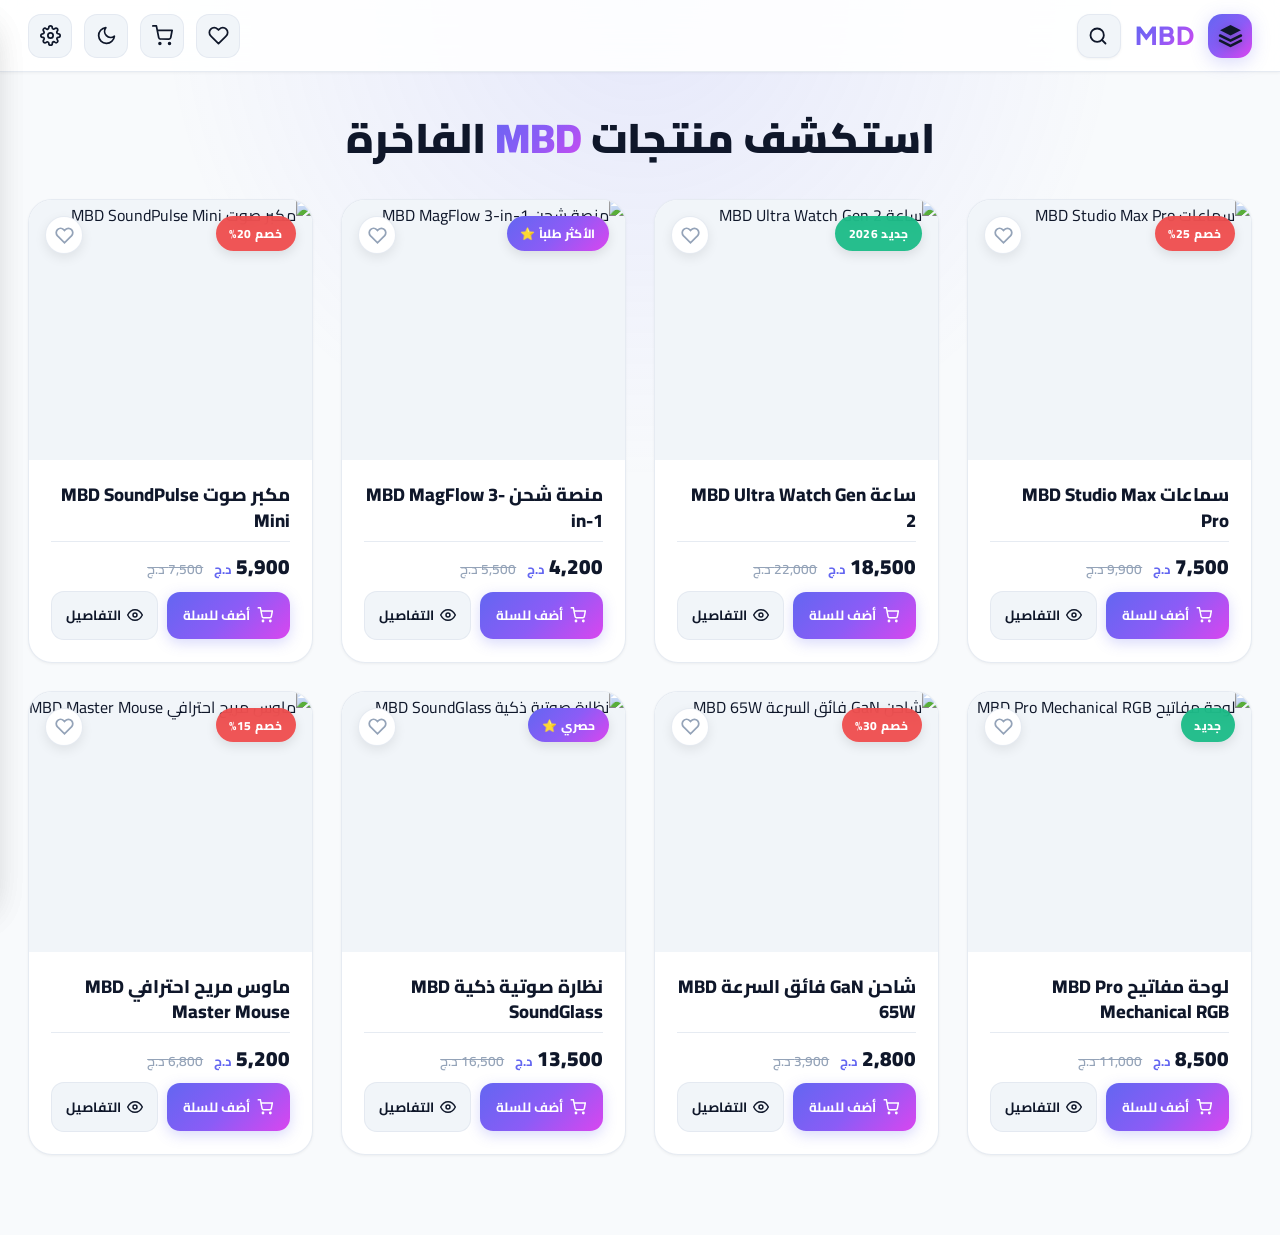
==== index.html @ 9572e93c "Initial commit: Core store and demo-store for Laurance Boutique" ====
<!DOCTYPE html>
<html lang="ar" dir="rtl" data-theme="light">
<head>
    <meta charset="UTF-8">
    <meta name="viewport" content="width=device-width, initial-scale=1.0">
    <title>متجر MBD الإلكتروني | متجرك الرقمي الفاخر</title>
    <!-- خطوط جوجل: Cairo و Plus Jakarta Sans -->
    <link rel="preconnect" href="https://fonts.googleapis.com">
    <link rel="preconnect" href="https://fonts.gstatic.com" crossorigin>
    <link href="https://fonts.googleapis.com/css2?family=Cairo:wght@400;500;600;700;800;900&family=Plus+Jakarta+Sans:wght@600;700;800&display=swap" rel="stylesheet">
    <style>
        :root {
            /* نظام ألوان الوضع المضيء */
            --bg-primary: #f8fafc;
            --bg-surface: rgba(255, 255, 255, 0.88);
            --bg-surface-solid: #ffffff;
            --bg-elevated: #f1f5f9;
            --border-color: rgba(226, 232, 240, 0.85);
            --border-highlight: rgba(99, 102, 241, 0.4);
            --text-primary: #0f172a;
            --text-secondary: #64748b;
            --text-muted: #94a3b8;
            --accent-gradient: linear-gradient(135deg, #6366f1 0%, #8b5cf6 50%, #d946ef 100%);
            --accent-color: #6366f1;
            --accent-hover: #4f46e5;
            --accent-glow: rgba(99, 102, 241, 0.25);
            --success-color: #10b981;
            --danger-color: #ef4444;
            --warning-color: #f59e0b;
            --shadow-sm: 0 1px 3px rgba(0, 0, 0, 0.05);
            --shadow-md: 0 10px 25px -5px rgba(0, 0, 0, 0.07), 0 8px 10px -6px rgba(0, 0, 0, 0.04);
            --shadow-lg: 0 20px 35px -10px rgba(0, 0, 0, 0.12);
            --ambient-glow: radial-gradient(circle at 50% 0%, rgba(99, 102, 241, 0.12) 0%, transparent 60%);
            --search-kbd-bg: #e2e8f0;
            --search-kbd-text: #475569;
            --badge-bg: rgba(99, 102, 241, 0.1);
        }

        [data-theme="dark"] {
            /* نظام ألوان الوضع المظلم */
            --bg-primary: #0a0e17;
            --bg-surface: rgba(15, 23, 42, 0.85);
            --bg-surface-solid: #0f172a;
            --bg-elevated: #1e293b;
            --border-color: rgba(255, 255, 255, 0.08);
            --border-highlight: rgba(129, 140, 248, 0.45);
            --text-primary: #f8fafc;
            --text-secondary: #94a3b8;
            --text-muted: #64748b;
            --accent-gradient: linear-gradient(135deg, #818cf8 0%, #a78bfa 50%, #f472b6 100%);
            --accent-color: #818cf8;
            --accent-hover: #6366f1;
            --accent-glow: rgba(129, 140, 248, 0.35);
            --success-color: #34d399;
            --danger-color: #f87171;
            --warning-color: #fbbf24;
            --shadow-sm: 0 1px 3px rgba(0, 0, 0, 0.3);
            --shadow-md: 0 12px 28px -5px rgba(0, 0, 0, 0.5);
            --shadow-lg: 0 24px 45px -10px rgba(0, 0, 0, 0.7);
            --ambient-glow: radial-gradient(circle at 50% 0%, rgba(129, 140, 248, 0.18) 0%, transparent 65%);
            --search-kbd-bg: #1e293b;
            --search-kbd-text: #94a3b8;
            --badge-bg: rgba(129, 140, 248, 0.15);
        }

        * {
            box-sizing: border-box;
            margin: 0;
            padding: 0;
            -webkit-tap-highlight-color: transparent;
        }

        body {
            font-family: 'Cairo', system-ui, -apple-system, sans-serif;
            background-color: var(--bg-primary);
            color: var(--text-primary);
            min-height: 100vh;
            overflow-x: hidden;
            transition: background-color 0.35s cubic-bezier(0.4, 0, 0.2, 1), color 0.35s cubic-bezier(0.4, 0, 0.2, 1);
            position: relative;
        }

        body::before {
            content: '';
            position: fixed;
            top: 0;
            left: 0;
            right: 0;
            height: 480px;
            background: var(--ambient-glow);
            pointer-events: none;
            z-index: 0;
            transition: background 0.4s ease;
        }

        /* ==================== الشريط العلوي (Top Navbar) ==================== */
        .header-navbar {
            position: sticky;
            top: 0;
            z-index: 100;
            backdrop-filter: blur(20px);
            -webkit-backdrop-filter: blur(20px);
            background: var(--bg-surface);
            border-bottom: 1px solid var(--border-color);
            transition: background 0.35s ease, border-color 0.35s ease, box-shadow 0.35s ease;
            box-shadow: var(--shadow-sm);
        }

        .navbar-container {
            max-width: 1380px;
            margin: 0 auto;
            padding: 0.85rem 1.75rem;
            display: flex;
            align-items: center;
            justify-content: space-between;
            gap: 1.5rem;
        }

        /* الشعار واسم البراند */
        .brand-section {
            display: flex;
            align-items: center;
            gap: 0.85rem;
            text-decoration: none;
            color: inherit;
            user-select: none;
            flex-shrink: 0;
        }

        .brand-logo-wrapper {
            position: relative;
            width: 44px;
            height: 44px;
            display: grid;
            place-items: center;
            border-radius: 14px;
            background: var(--accent-gradient);
            box-shadow: 0 4px 18px var(--accent-glow);
            transition: transform 0.3s cubic-bezier(0.34, 1.56, 0.64, 1), box-shadow 0.3s ease;
        }

        .brand-section:hover .brand-logo-wrapper {
            transform: scale(1.06) rotate(-3deg);
            box-shadow: 0 8px 24px var(--accent-glow);
        }

        .brand-logo-svg {
            width: 25px;
            height: 25px;
            fill: #ffffff;
            filter: drop-shadow(0 2px 4px rgba(0,0,0,0.2));
        }

        .brand-info {
            display: flex;
            flex-direction: column;
            line-height: 1.15;
        }

        .brand-name {
            font-family: 'Plus Jakarta Sans', sans-serif;
            font-weight: 800;
            font-size: 1.55rem;
            letter-spacing: 0.5px;
            background: var(--accent-gradient);
            -webkit-background-clip: text;
            -webkit-text-fill-color: transparent;
            display: flex;
            align-items: center;
            gap: 0.4rem;
        }

        .brand-tag {
            font-size: 0.65rem;
            font-weight: 700;
            padding: 0.15rem 0.45rem;
            background: var(--bg-elevated);
            color: var(--accent-color);
            border: 1px solid var(--border-color);
            border-radius: 6px;
            letter-spacing: 0.5px;
            text-transform: uppercase;
            -webkit-text-fill-color: initial;
        }

        .brand-subtext {
            font-size: 0.72rem;
            color: var(--text-muted);
            font-weight: 600;
        }

        /* مجموعة الشعار وزر البحث المجاور له */
        .brand-group {
            display: flex;
            align-items: center;
            gap: 0.85rem;
        }

        /* ==================== شريط البحث المتمدد في الهيدر ==================== */
        .expandable-search-wrapper {
            position: relative;
            display: flex;
            align-items: center;
            width: 44px;
            height: 44px;
            background: var(--bg-elevated);
            border: 1.5px solid var(--border-color);
            border-radius: 13px;
            overflow: hidden;
            transition: width 0.38s cubic-bezier(0.34, 1.56, 0.64, 1), 
                        background-color 0.25s ease, 
                        border-color 0.25s ease, 
                        box-shadow 0.25s ease;
            box-shadow: var(--shadow-sm);
            flex-shrink: 0;
        }

        .expandable-search-wrapper:hover {
            border-color: var(--accent-color);
        }

        /* حالة التمدد إلى اليسار لوسط الشريط */
        .expandable-search-wrapper.expanded {
            width: clamp(280px, 34vw, 450px);
            background: var(--bg-surface-solid);
            border-color: var(--accent-color);
            box-shadow: 0 4px 20px var(--accent-glow);
        }

        /* زر أيقونة البحث الأساسي */
        .search-icon-btn {
            width: 44px;
            height: 44px;
            background: transparent;
            border: none;
            outline: none;
            display: grid;
            place-items: center;
            color: var(--text-primary);
            cursor: pointer;
            flex-shrink: 0;
            transition: color 0.25s ease, transform 0.25s cubic-bezier(0.34, 1.56, 0.64, 1);
            z-index: 2;
        }

        .search-icon-btn svg {
            width: 20px;
            height: 20px;
            stroke-width: 2.2;
            transition: transform 0.3s cubic-bezier(0.34, 1.56, 0.64, 1);
        }

        .expandable-search-wrapper:hover .search-icon-btn svg {
            transform: scale(1.1);
        }

        .expandable-search-wrapper.expanded .search-icon-btn {
            color: var(--accent-color);
        }

        /* حقل الإدخال النصي داخل الشريط المتمدد */
        .navbar-search-input {
            flex: 1;
            height: 100%;
            background: transparent;
            border: none;
            outline: none;
            font-family: inherit;
            font-size: 0.95rem;
            font-weight: 600;
            color: var(--text-primary);
            padding: 0 0.5rem 0 0.25rem;
            opacity: 0;
            pointer-events: none;
            transition: opacity 0.22s ease 0.1s;
            min-width: 0;
        }

        .navbar-search-input::placeholder {
            color: var(--text-muted);
            font-size: 0.88rem;
            font-weight: 500;
        }

        .expandable-search-wrapper.expanded .navbar-search-input {
            opacity: 1;
            pointer-events: auto;
        }

        /* زر الإغلاق والمسح ✕ */
        .search-action-clear {
            width: 28px;
            height: 28px;
            background: var(--bg-elevated);
            border: none;
            border-radius: 8px;
            color: var(--text-muted);
            font-size: 0.82rem;
            display: grid;
            place-items: center;
            cursor: pointer;
            margin-left: 0.45rem;
            flex-shrink: 0;
            opacity: 0;
            pointer-events: none;
            transform: scale(0.8);
            transition: all 0.2s cubic-bezier(0.34, 1.56, 0.64, 1);
        }

        .search-action-clear:hover {
            background: var(--border-color);
            color: var(--text-primary);
            transform: scale(1.05);
        }

        .expandable-search-wrapper.expanded .search-action-clear {
            opacity: 1;
            pointer-events: auto;
            transform: scale(1);
        }

        /* أزرار الإجراءات في الشريط */
        .actions-group {
            display: flex;
            align-items: center;
            gap: 0.75rem;
            flex-shrink: 0;
        }

        .icon-btn {
            position: relative;
            width: 44px;
            height: 44px;
            border-radius: 13px;
            border: 1.5px solid var(--border-color);
            background: var(--bg-elevated);
            color: var(--text-primary);
            display: grid;
            place-items: center;
            cursor: pointer;
            outline: none;
            transition: all 0.25s cubic-bezier(0.4, 0, 0.2, 1);
        }

        .icon-btn:hover {
            background: var(--bg-surface-solid);
            border-color: var(--accent-color);
            box-shadow: 0 4px 16px var(--accent-glow);
            transform: translateY(-2px);
        }

        .icon-btn:active {
            transform: translateY(0) scale(0.96);
        }

        .icon-btn svg {
            width: 21px;
            height: 21px;
            stroke-width: 2;
            transition: transform 0.4s cubic-bezier(0.34, 1.56, 0.64, 1), stroke 0.25s ease;
        }

        /* زر السلة والمفضلة مع شارات العداد */
        .cart-btn-wrapper,
        .wishlist-nav-wrapper {
            position: relative;
        }

        .cart-badge,
        .wishlist-badge {
            position: absolute;
            top: -5px;
            right: -5px;
            color: #ffffff;
            font-size: 0.7rem;
            font-weight: 800;
            width: 20px;
            height: 20px;
            border-radius: 50%;
            display: grid;
            place-items: center;
            border: 2px solid var(--bg-surface-solid);
            transform: scale(0);
            transition: transform 0.3s cubic-bezier(0.34, 1.56, 0.64, 1);
        }

        .cart-badge {
            background: var(--accent-gradient);
            box-shadow: 0 2px 8px var(--accent-glow);
        }

        .wishlist-badge {
            background: linear-gradient(135deg, #ef4444 0%, #f43f5e 100%);
            box-shadow: 0 2px 8px rgba(239, 68, 68, 0.35);
        }

        .cart-badge.has-items,
        .wishlist-badge.has-items {
            transform: scale(1);
        }

        .cart-badge.bump,
        .wishlist-badge.bump {
            animation: badgeBump 0.35s ease;
        }

        .wishlist-nav-btn:hover svg {
            stroke: var(--danger-color);
            fill: rgba(239, 68, 68, 0.15);
            transform: scale(1.12);
        }

        @keyframes badgeBump {
            0% { transform: scale(1); }
            50% { transform: scale(1.35); }
            100% { transform: scale(1); }
        }

        /* زر الإعدادات */
        .settings-btn:hover svg {
            transform: rotate(60deg);
            stroke: var(--accent-color);
        }

        /* زر الثيم */
        .theme-btn {
            overflow: hidden;
        }

        .theme-btn .icon-sun,
        .theme-btn .icon-moon {
            position: absolute;
            transition: all 0.4s cubic-bezier(0.34, 1.56, 0.64, 1);
        }

        [data-theme="light"] .theme-btn .icon-moon {
            opacity: 1;
            transform: rotate(0) scale(1);
        }
        [data-theme="light"] .theme-btn .icon-sun {
            opacity: 0;
            transform: rotate(90deg) scale(0.3);
        }

        [data-theme="dark"] .theme-btn .icon-moon {
            opacity: 0;
            transform: rotate(-90deg) scale(0.3);
        }
        [data-theme="dark"] .theme-btn .icon-sun {
            opacity: 1;
            transform: rotate(0) scale(1);
            color: #facc15;
            stroke: #facc15;
        }

        /* القائمة المنسدلة للإعدادات */
        .settings-dropdown {
            position: absolute;
            top: calc(100% + 12px);
            left: 0;
            width: 260px;
            background: var(--bg-surface-solid);
            border: 1px solid var(--border-color);
            border-radius: 18px;
            box-shadow: var(--shadow-lg);
            padding: 0.85rem;
            display: none;
            flex-direction: column;
            gap: 0.35rem;
            z-index: 150;
            animation: fadeInDown 0.22s ease-out;
        }

        .settings-dropdown.active {
            display: flex;
        }

        .settings-header {
            padding: 0.4rem 0.5rem 0.6rem 0.5rem;
            font-weight: 700;
            font-size: 0.85rem;
            color: var(--text-secondary);
            border-bottom: 1px solid var(--border-color);
            margin-bottom: 0.35rem;
            display: flex;
            align-items: center;
            justify-content: space-between;
        }

        .settings-item {
            display: flex;
            align-items: center;
            justify-content: space-between;
            padding: 0.6rem 0.75rem;
            border-radius: 11px;
            color: var(--text-primary);
            font-size: 0.88rem;
            cursor: pointer;
            transition: background 0.2s ease;
        }

        .settings-item:hover {
            background: var(--bg-elevated);
        }

        .settings-item-label {
            display: flex;
            align-items: center;
            gap: 0.65rem;
        }

        .settings-item-label svg {
            width: 17px;
            height: 17px;
            color: var(--text-secondary);
        }

        .toggle-switch {
            width: 38px;
            height: 22px;
            background: var(--border-color);
            border-radius: 20px;
            position: relative;
            cursor: pointer;
            transition: background 0.3s ease;
        }

        .toggle-switch.checked {
            background: var(--accent-color);
        }

        .toggle-switch::after {
            content: '';
            position: absolute;
            top: 3px;
            right: 3px;
            width: 16px;
            height: 16px;
            background: #ffffff;
            border-radius: 50%;
            transition: transform 0.25s cubic-bezier(0.34, 1.56, 0.64, 1);
            box-shadow: 0 1px 3px rgba(0,0,0,0.2);
        }

        .toggle-switch.checked::after {
            transform: translateX(-16px);
        }

        /* Tooltips */
        [data-tooltip] {
            position: relative;
        }

        [data-tooltip]::before {
            content: attr(data-tooltip);
            position: absolute;
            top: calc(100% + 8px);
            right: 50%;
            transform: translateX(50%) translateY(-4px);
            padding: 0.35rem 0.65rem;
            background: #0f172a;
            color: #ffffff;
            font-size: 0.75rem;
            font-weight: 500;
            border-radius: 8px;
            white-space: nowrap;
            pointer-events: none;
            opacity: 0;
            transition: all 0.2s ease;
            box-shadow: 0 4px 12px rgba(0,0,0,0.2);
            z-index: 200;
        }

        [data-tooltip]:hover::before {
            opacity: 1;
            transform: translateX(50%) translateY(0);
        }

        [data-theme="dark"] [data-tooltip]::before {
            background: #ffffff;
            color: #0f172a;
        }

        /* ==================== متجر المنتجات (Store Section) ==================== */
        .store-main-container {
            position: relative;
            z-index: 1;
            max-width: 1380px;
            margin: 2.5rem auto 5rem auto;
            padding: 0 1.75rem;
        }

        /* الترويسة الرئيسية للمتجر */
        .store-header {
            text-align: center;
            margin-bottom: 1.5rem;
        }

        .store-pill {
            display: inline-flex;
            align-items: center;
            gap: 0.5rem;
            padding: 0.45rem 1.2rem;
            border-radius: 30px;
            background: var(--bg-surface-solid);
            border: 1px solid var(--border-color);
            box-shadow: var(--shadow-sm);
            font-size: 0.85rem;
            font-weight: 700;
            color: var(--accent-color);
            margin-bottom: 1.25rem;
        }

        .store-title {
            font-size: 2.6rem;
            font-weight: 900;
            line-height: 1.25;
            margin-bottom: 0.85rem;
            color: var(--text-primary);
        }

        .store-title span {
            background: var(--accent-gradient);
            -webkit-background-clip: text;
            -webkit-text-fill-color: transparent;
        }

        .store-subtitle {
            font-size: 1.1rem;
            color: var(--text-secondary);
            max-width: 600px;
            margin: 0 auto;
            line-height: 1.6;
        }

        /* تبويبات تصنيفات المنتجات */
        .category-tabs {
            display: flex;
            align-items: center;
            justify-content: center;
            gap: 0.65rem;
            margin-top: 2rem;
            flex-wrap: wrap;
        }

        .category-tab {
            padding: 0.6rem 1.35rem;
            border-radius: 14px;
            border: 1.5px solid var(--border-color);
            background: var(--bg-surface-solid);
            color: var(--text-secondary);
            font-family: inherit;
            font-size: 0.9rem;
            font-weight: 700;
            cursor: pointer;
            transition: all 0.25s cubic-bezier(0.4, 0, 0.2, 1);
        }

        .category-tab:hover {
            border-color: var(--accent-color);
            color: var(--text-primary);
            transform: translateY(-2px);
        }

        .category-tab.active {
            background: var(--accent-color);
            border-color: var(--accent-color);
            color: #ffffff;
            box-shadow: 0 4px 16px var(--accent-glow);
        }

        /* ==================== شبكة بطاقات المنتجات (Products Grid) ==================== */
        /* الوضع الأساسي (الشاشات الصغيرة / الهواتف): منتجين في كل سطر */
        .products-grid {
            display: grid;
            grid-template-columns: repeat(2, 1fr);
            gap: 1rem;
            margin-top: 2.2rem;
        }

        /* الشاشات المتوسطة (التابلت 680px وأكثر): 3 منتجات في الصف الواحد */
        @media (min-width: 680px) {
            .products-grid {
                grid-template-columns: repeat(3, 1fr);
                gap: 1.4rem;
            }
        }

        /* الشاشات الكبيرة (أجهزة الحاسوب واللابتوب 1024px وأكثر): 4 منتجات في الصف الواحد */
        @media (min-width: 1024px) {
            .products-grid {
                grid-template-columns: repeat(4, 1fr);
                gap: 1.75rem;
            }
        }

        /* الشاشات العريضة جداً (1440px وأكثر): 5 منتجات في الصف الواحد */
        @media (min-width: 1440px) {
            .products-grid {
                grid-template-columns: repeat(5, 1fr);
                gap: 2rem;
            }
        }

        /* تصميم بطاقة المنتج الفاخرة */
        .product-card {
            background: var(--bg-surface-solid);
            border: 1.5px solid var(--border-color);
            border-radius: 24px;
            overflow: hidden;
            display: flex;
            flex-direction: column;
            transition: all 0.35s cubic-bezier(0.4, 0, 0.2, 1);
            position: relative;
            box-shadow: var(--shadow-sm);
            cursor: pointer;
        }

        .product-card:hover {
            transform: translateY(-8px);
            border-color: var(--border-highlight);
            box-shadow: var(--shadow-lg);
        }

        /* رأس صورة المنتج */
        .product-media-wrapper {
            position: relative;
            width: 100%;
            height: 260px;
            background: var(--bg-elevated);
            overflow: hidden;
            display: grid;
            place-items: center;
        }

        .product-image {
            width: 100%;
            height: 100%;
            object-fit: cover;
            transition: transform 0.5s cubic-bezier(0.4, 0, 0.2, 1);
        }

        .product-card:hover .product-image {
            transform: scale(1.08);
        }

        /* شارة المنتج (جديد، خصم، إلخ) */
        .product-badge {
            position: absolute;
            top: 1rem;
            right: 1rem;
            padding: 0.35rem 0.85rem;
            border-radius: 30px;
            font-size: 0.75rem;
            font-weight: 800;
            letter-spacing: 0.3px;
            z-index: 5;
            backdrop-filter: blur(8px);
            box-shadow: 0 4px 12px rgba(0,0,0,0.1);
        }

        .badge-discount {
            background: rgba(239, 68, 68, 0.9);
            color: #ffffff;
        }

        .badge-new {
            background: rgba(16, 185, 129, 0.9);
            color: #ffffff;
        }

        .badge-bestseller {
            background: var(--accent-gradient);
            color: #ffffff;
        }

        /* زر المفضلة فوق الصورة */
        .wishlist-btn {
            position: absolute;
            top: 1rem;
            left: 1rem;
            width: 38px;
            height: 38px;
            border-radius: 50%;
            background: var(--bg-surface-solid);
            border: 1px solid var(--border-color);
            color: var(--text-muted);
            display: grid;
            place-items: center;
            cursor: pointer;
            z-index: 5;
            transition: all 0.25s cubic-bezier(0.34, 1.56, 0.64, 1);
            box-shadow: 0 4px 12px rgba(0,0,0,0.08);
        }

        .wishlist-btn:hover {
            transform: scale(1.15);
            color: var(--danger-color);
            border-color: rgba(239, 68, 68, 0.3);
        }

        .wishlist-btn.active {
            color: var(--danger-color);
            background: #ffe4e6;
            border-color: #fda4af;
        }

        [data-theme="dark"] .wishlist-btn.active {
            background: rgba(239, 68, 68, 0.2);
            border-color: rgba(239, 68, 68, 0.4);
        }

        .wishlist-btn svg {
            width: 19px;
            height: 19px;
            stroke-width: 2.2;
            transition: fill 0.2s ease, transform 0.2s ease;
        }

        .wishlist-btn.active svg {
            fill: var(--danger-color);
            stroke: var(--danger-color);
            animation: heartBeat 0.35s ease;
        }

        @keyframes heartBeat {
            0% { transform: scale(1); }
            50% { transform: scale(1.3); }
            100% { transform: scale(1); }
        }

        /* تفاصيل ومحتوى البطاقة */
        .product-body {
            padding: 1.35rem 1.4rem;
            display: flex;
            flex-direction: column;
            flex: 1;
        }

        .product-category-row {
            display: flex;
            align-items: center;
            justify-content: space-between;
            margin-bottom: 0.5rem;
        }

        .product-category {
            font-size: 0.78rem;
            font-weight: 700;
            color: var(--accent-color);
            text-transform: uppercase;
            letter-spacing: 0.5px;
        }

        /* التقييم بالنجوم */
        .product-rating {
            display: flex;
            align-items: center;
            gap: 0.35rem;
            font-size: 0.8rem;
            font-weight: 700;
            color: var(--warning-color);
        }

        .rating-stars {
            display: inline-flex;
            gap: 2px;
        }

        .rating-reviews {
            color: var(--text-muted);
            font-size: 0.72rem;
            font-weight: 500;
        }

        /* عنوان المنتج ووصفه */
        .product-title {
            font-size: 1.15rem;
            font-weight: 800;
            color: var(--text-primary);
            line-height: 1.4;
            margin-bottom: 0.45rem;
            transition: color 0.2s ease;
            cursor: pointer;
        }

        .product-title:hover {
            color: var(--accent-color);
        }

        .product-description {
            font-size: 0.86rem;
            color: var(--text-secondary);
            line-height: 1.55;
            margin-bottom: 1.25rem;
            display: -webkit-box;
            -webkit-line-clamp: 2;
            -webkit-box-orient: vertical;
            overflow: hidden;
        }

        /* الفوتر: السعر + زري الإجراءات (أضف للسلة والتفاصيل) */
        .product-footer {
            margin-top: auto;
            padding-top: 0.85rem;
            border-top: 1px solid var(--border-color);
            display: flex;
            flex-direction: column;
            gap: 0.65rem;
        }

        .price-box {
            display: flex;
            align-items: baseline;
            gap: 0.65rem;
            line-height: 1.2;
            flex-wrap: wrap;
        }

        .price-current {
            font-size: 1.3rem;
            font-weight: 900;
            color: var(--text-primary);
            display: flex;
            align-items: baseline;
            gap: 0.25rem;
        }

        .price-currency {
            font-size: 0.82rem;
            font-weight: 700;
            color: var(--accent-color);
        }

        .price-old {
            font-size: 0.85rem;
            color: var(--text-muted);
            text-decoration: line-through;
            font-weight: 600;
        }

        /* صف زري أسفل البطاقة (أضف للسلة + التفاصيل) */
        .product-card-actions {
            display: flex;
            align-items: center;
            gap: 0.55rem;
            width: 100%;
        }

        /* زر إضافة إلى السلة */
        .add-to-cart-btn {
            display: inline-flex;
            align-items: center;
            justify-content: center;
            gap: 0.45rem;
            padding: 0.68rem 0.95rem;
            border-radius: 13px;
            background: var(--accent-gradient);
            color: #ffffff;
            border: none;
            font-family: inherit;
            font-size: 0.84rem;
            font-weight: 700;
            cursor: pointer;
            box-shadow: 0 4px 14px var(--accent-glow);
            transition: all 0.25s cubic-bezier(0.34, 1.56, 0.64, 1);
            flex: 1.15;
            user-select: none;
            white-space: nowrap;
        }

        .add-to-cart-btn:hover {
            transform: translateY(-2px);
            box-shadow: 0 8px 22px var(--accent-glow);
        }

        .add-to-cart-btn:active {
            transform: translateY(0) scale(0.97);
        }

        .add-to-cart-btn svg {
            width: 16px;
            height: 16px;
            stroke-width: 2.2;
        }

        .add-to-cart-btn.added {
            background: var(--success-color);
            box-shadow: 0 4px 14px rgba(16, 185, 129, 0.35);
        }

        /* زر التفاصيل الثاني أسفل البطاقة */
        .details-btn {
            display: inline-flex;
            align-items: center;
            justify-content: center;
            gap: 0.4rem;
            padding: 0.68rem 0.85rem;
            border-radius: 13px;
            background: var(--bg-elevated);
            color: var(--text-primary);
            border: 1.5px solid var(--border-color);
            font-family: inherit;
            font-size: 0.84rem;
            font-weight: 700;
            cursor: pointer;
            transition: all 0.25s cubic-bezier(0.34, 1.56, 0.64, 1);
            flex: 0.85;
            user-select: none;
            white-space: nowrap;
        }

        .details-btn:hover {
            background: var(--bg-surface-solid);
            border-color: var(--accent-color);
            color: var(--accent-color);
            transform: translateY(-2px);
            box-shadow: 0 4px 14px var(--accent-glow);
        }

        .details-btn svg {
            width: 16px;
            height: 16px;
            stroke-width: 2.2;
        }

        /* ==================== نافذة تفاصيل المنتج الفاخرة (Product Details Modal) ==================== */
        .product-modal-overlay {
            position: fixed;
            inset: 0;
            background: rgba(10, 14, 23, 0.78);
            backdrop-filter: blur(14px);
            -webkit-backdrop-filter: blur(14px);
            z-index: 290;
            display: flex;
            align-items: center;
            justify-content: center;
            padding: 1.5rem;
            opacity: 0;
            visibility: hidden;
            transition: opacity 0.3s cubic-bezier(0.4, 0, 0.2, 1), visibility 0.3s cubic-bezier(0.4, 0, 0.2, 1);
        }

        .product-modal-overlay.active {
            opacity: 1;
            visibility: visible;
        }

        .product-modal-container {
            position: relative;
            width: 100%;
            max-width: 980px;
            max-height: 90vh;
            background: var(--bg-surface-solid);
            border: 1.5px solid var(--border-color);
            border-radius: 28px;
            box-shadow: 0 25px 60px rgba(0, 0, 0, 0.4);
            overflow-y: auto;
            overflow-x: hidden;
            transform: translateY(28px) scale(0.96);
            transition: transform 0.35s cubic-bezier(0.34, 1.56, 0.64, 1);
        }

        .product-modal-overlay.active .product-modal-container {
            transform: translateY(0) scale(1);
        }

        .product-modal-close-btn {
            position: absolute;
            top: 1.25rem;
            left: 1.25rem;
            width: 40px;
            height: 40px;
            border-radius: 12px;
            border: 1.5px solid var(--border-color);
            background: var(--bg-elevated);
            color: var(--text-secondary);
            display: grid;
            place-items: center;
            cursor: pointer;
            z-index: 10;
            font-size: 1.15rem;
            transition: all 0.25s ease;
        }

        .product-modal-close-btn:hover {
            background: var(--border-color);
            color: var(--text-primary);
            transform: rotate(90deg) scale(1.08);
        }

        .product-modal-content {
            display: grid;
            grid-template-columns: 1.05fr 1fr;
            gap: 2.25rem;
            padding: 2.25rem;
        }

        /* عمود المعرض والصور الكبيرة للتمعن */
        .modal-gallery-col {
            display: flex;
            flex-direction: column;
            gap: 1rem;
        }

        .modal-main-image-wrapper {
            position: relative;
            width: 100%;
            height: 380px;
            background: var(--bg-elevated);
            border-radius: 22px;
            overflow: hidden;
            border: 1.5px solid var(--border-color);
            box-shadow: var(--shadow-md);
        }

        .modal-main-image {
            width: 100%;
            height: 100%;
            object-fit: cover;
            transition: transform 0.4s ease, opacity 0.25s ease;
        }

        .modal-main-image:hover {
            transform: scale(1.05);
        }

        .modal-badge-tag {
            position: absolute;
            top: 1rem;
            right: 1rem;
            padding: 0.35rem 0.85rem;
            border-radius: 20px;
            font-size: 0.78rem;
            font-weight: 800;
            backdrop-filter: blur(8px);
            z-index: 2;
            color: #ffffff;
        }

        /* شريط الصور المصغرة للتنقل والمعاينة */
        .modal-thumbnails-row {
            display: flex;
            align-items: center;
            gap: 0.75rem;
            overflow-x: auto;
            padding-bottom: 0.35rem;
        }

        .modal-thumb {
            width: 76px;
            height: 76px;
            border-radius: 14px;
            border: 2px solid var(--border-color);
            background: var(--bg-elevated);
            overflow: hidden;
            cursor: pointer;
            flex-shrink: 0;
            transition: all 0.25s cubic-bezier(0.34, 1.56, 0.64, 1);
            opacity: 0.65;
        }

        .modal-thumb img {
            width: 100%;
            height: 100%;
            object-fit: cover;
        }

        .modal-thumb:hover {
            opacity: 0.95;
            transform: translateY(-3px);
            border-color: var(--accent-color);
        }

        .modal-thumb.active {
            opacity: 1;
            border-color: var(--accent-color);
            box-shadow: 0 4px 14px var(--accent-glow);
            transform: scale(1.04);
        }

        /* عمود تفاصيل ومعلومات المنتج */
        .modal-info-col {
            display: flex;
            flex-direction: column;
        }

        .modal-header-meta {
            display: flex;
            align-items: center;
            justify-content: space-between;
            margin-bottom: 0.65rem;
            flex-wrap: wrap;
            gap: 0.5rem;
        }

        .modal-category-label {
            font-size: 0.82rem;
            font-weight: 800;
            color: var(--accent-color);
            text-transform: uppercase;
        }

        .modal-stock-badge {
            display: inline-flex;
            align-items: center;
            gap: 0.35rem;
            font-size: 0.78rem;
            font-weight: 700;
            color: var(--success-color);
            background: rgba(16, 185, 129, 0.12);
            padding: 0.25rem 0.65rem;
            border-radius: 20px;
        }

        .modal-product-title {
            font-size: 1.65rem;
            font-weight: 900;
            color: var(--text-primary);
            line-height: 1.35;
            margin-bottom: 0.65rem;
        }

        .modal-rating-row {
            display: flex;
            align-items: center;
            gap: 0.5rem;
            font-size: 0.88rem;
            font-weight: 700;
            color: var(--warning-color);
            margin-bottom: 1.15rem;
        }

        .modal-reviews-count {
            color: var(--text-muted);
            font-size: 0.8rem;
            font-weight: 600;
        }

        /* صندوق السعر والتوفير */
        .modal-price-box {
            display: flex;
            align-items: baseline;
            gap: 0.85rem;
            padding: 0.85rem 1.15rem;
            background: var(--bg-elevated);
            border: 1px solid var(--border-color);
            border-radius: 16px;
            margin-bottom: 1.25rem;
            flex-wrap: wrap;
        }

        .modal-current-price {
            font-size: 1.75rem;
            font-weight: 900;
            color: var(--accent-color);
        }

        .modal-old-price {
            font-size: 1.05rem;
            color: var(--text-muted);
            text-decoration: line-through;
            font-weight: 600;
        }

        .modal-save-pill {
            margin-right: auto;
            font-size: 0.75rem;
            font-weight: 800;
            color: var(--danger-color);
            background: rgba(239, 68, 68, 0.12);
            padding: 0.25rem 0.65rem;
            border-radius: 8px;
        }

        /* الوصف الكامل وقائمة المواصفات */
        .modal-desc-heading {
            font-size: 0.95rem;
            font-weight: 800;
            color: var(--text-primary);
            margin-bottom: 0.45rem;
        }

        .modal-description {
            font-size: 0.92rem;
            color: var(--text-secondary);
            line-height: 1.65;
            margin-bottom: 1.25rem;
        }

        .modal-specs-list {
            list-style: none;
            display: grid;
            grid-template-columns: 1fr 1fr;
            gap: 0.6rem;
            margin-bottom: 1.5rem;
        }

        .modal-spec-item {
            display: flex;
            align-items: center;
            gap: 0.5rem;
            font-size: 0.85rem;
            font-weight: 600;
            color: var(--text-secondary);
        }

        .modal-spec-item svg {
            color: var(--accent-color);
            flex-shrink: 0;
            width: 16px;
            height: 16px;
        }

        /* أزرار العمليات والشراء */
        .modal-actions-container {
            display: flex;
            flex-direction: column;
            gap: 0.85rem;
            margin-top: auto;
        }

        .modal-quantity-row {
            display: flex;
            align-items: center;
            gap: 0.85rem;
        }

        .modal-qty-selector {
            display: inline-flex;
            align-items: center;
            background: var(--bg-elevated);
            border: 1.5px solid var(--border-color);
            border-radius: 14px;
            overflow: hidden;
        }

        .modal-qty-btn {
            width: 38px;
            height: 38px;
            background: transparent;
            border: none;
            color: var(--text-primary);
            font-size: 1.15rem;
            font-weight: 800;
            cursor: pointer;
            display: grid;
            place-items: center;
            transition: background 0.2s ease;
        }

        .modal-qty-btn:hover {
            background: var(--border-color);
        }

        .modal-qty-display {
            width: 45px;
            text-align: center;
            font-size: 1.05rem;
            font-weight: 800;
            color: var(--text-primary);
        }

        .modal-main-buttons {
            display: flex;
            align-items: center;
            gap: 0.75rem;
        }

        .modal-add-cart-btn {
            flex: 1;
            display: inline-flex;
            align-items: center;
            justify-content: center;
            gap: 0.5rem;
            padding: 0.85rem 1.35rem;
            border-radius: 14px;
            background: var(--accent-gradient);
            color: #ffffff;
            border: none;
            font-family: inherit;
            font-size: 0.95rem;
            font-weight: 800;
            cursor: pointer;
            box-shadow: 0 4px 16px var(--accent-glow);
            transition: all 0.25s cubic-bezier(0.34, 1.56, 0.64, 1);
        }

        .modal-add-cart-btn:hover {
            transform: translateY(-2px);
            box-shadow: 0 8px 24px var(--accent-glow);
        }

        .modal-buy-now-btn {
            flex: 1;
            display: inline-flex;
            align-items: center;
            justify-content: center;
            gap: 0.5rem;
            padding: 0.85rem 1.35rem;
            border-radius: 14px;
            background: linear-gradient(135deg, #10b981 0%, #059669 100%);
            color: #ffffff;
            border: none;
            font-family: inherit;
            font-size: 0.95rem;
            font-weight: 800;
            cursor: pointer;
            box-shadow: 0 4px 16px rgba(16, 185, 129, 0.35);
            transition: all 0.25s cubic-bezier(0.34, 1.56, 0.64, 1);
        }

        .modal-buy-now-btn:hover {
            transform: translateY(-2px);
            box-shadow: 0 8px 24px rgba(16, 185, 129, 0.45);
        }

        .modal-fav-btn {
            width: 48px;
            height: 48px;
            border-radius: 14px;
            background: var(--bg-elevated);
            border: 1.5px solid var(--border-color);
            color: var(--text-muted);
            display: grid;
            place-items: center;
            cursor: pointer;
            transition: all 0.2s ease;
            flex-shrink: 0;
        }

        .modal-fav-btn:hover {
            border-color: var(--danger-color);
            color: var(--danger-color);
        }

        .modal-fav-btn.active {
            background: #ffe4e6;
            border-color: #fda4af;
            color: var(--danger-color);
        }

        [data-theme="dark"] .modal-fav-btn.active {
            background: rgba(239, 68, 68, 0.2);
            border-color: rgba(239, 68, 68, 0.4);
        }

        /* شارات الثقة والضمان */
        .modal-trust-perks {
            display: grid;
            grid-template-columns: 1fr 1fr;
            gap: 0.65rem;
            padding-top: 1.15rem;
            margin-top: 0.85rem;
            border-top: 1px solid var(--border-color);
        }

        .modal-perk-item {
            display: flex;
            align-items: center;
            gap: 0.45rem;
            font-size: 0.78rem;
            font-weight: 700;
            color: var(--text-secondary);
        }

        /* ==================== درج السلة الجانبي (Cart Drawer) ==================== */
        .cart-overlay {
            position: fixed;
            inset: 0;
            background: rgba(0, 0, 0, 0.5);
            backdrop-filter: blur(4px);
            z-index: 250;
            opacity: 0;
            visibility: hidden;
            transition: all 0.3s ease;
        }

        .cart-overlay.active {
            opacity: 1;
            visibility: visible;
        }

        .cart-drawer,
        .wishlist-drawer {
            position: fixed;
            top: 0;
            bottom: 0;
            left: 0;
            width: 100%;
            max-width: 420px;
            background: var(--bg-surface-solid);
            border-right: 1px solid var(--border-color);
            box-shadow: var(--shadow-lg);
            z-index: 260;
            transform: translateX(-100%);
            transition: transform 0.35s cubic-bezier(0.4, 0, 0.2, 1);
            display: flex;
            flex-direction: column;
        }

        .cart-drawer.active,
        .wishlist-drawer.active {
            transform: translateX(0);
        }

        .cart-drawer-header {
            padding: 1.25rem 1.5rem;
            border-bottom: 1px solid var(--border-color);
            display: flex;
            align-items: center;
            justify-content: space-between;
        }

        .cart-drawer-title {
            font-size: 1.2rem;
            font-weight: 800;
            display: flex;
            align-items: center;
            gap: 0.5rem;
        }

        .cart-close-btn {
            width: 36px;
            height: 36px;
            border-radius: 10px;
            border: 1px solid var(--border-color);
            background: var(--bg-elevated);
            color: var(--text-primary);
            display: grid;
            place-items: center;
            cursor: pointer;
            transition: all 0.2s ease;
        }

        .cart-close-btn:hover {
            background: var(--border-color);
        }

        .cart-items-list {
            padding: 1.25rem 1.5rem;
            overflow-y: auto;
            flex: 1;
            display: flex;
            flex-direction: column;
            gap: 1rem;
        }

        .cart-empty-state {
            display: flex;
            flex-direction: column;
            align-items: center;
            justify-content: center;
            height: 100%;
            text-align: center;
            color: var(--text-muted);
            gap: 1rem;
            padding: 2rem;
        }

        .cart-item-row {
            display: flex;
            align-items: center;
            gap: 1rem;
            padding: 0.85rem;
            border-radius: 16px;
            background: var(--bg-elevated);
            border: 1px solid var(--border-color);
        }

        .cart-item-img {
            width: 65px;
            height: 65px;
            border-radius: 12px;
            object-fit: cover;
            background: var(--bg-surface-solid);
        }

        .cart-item-info {
            flex: 1;
            display: flex;
            flex-direction: column;
            gap: 0.25rem;
        }

        .cart-item-name {
            font-size: 0.92rem;
            font-weight: 700;
            color: var(--text-primary);
        }

        .cart-item-price {
            font-size: 0.88rem;
            font-weight: 800;
            color: var(--accent-color);
        }

        .cart-item-remove {
            color: var(--danger-color);
            background: transparent;
            border: none;
            cursor: pointer;
            padding: 0.4rem;
            border-radius: 8px;
            transition: background 0.2s ease;
        }

        .cart-item-remove:hover {
            background: rgba(239, 68, 68, 0.15);
        }

        .cart-drawer-footer {
            padding: 1.25rem 1.5rem;
            border-top: 1px solid var(--border-color);
            background: var(--bg-surface);
            display: flex;
            flex-direction: column;
            gap: 1rem;
        }

        .cart-total-row {
            display: flex;
            align-items: center;
            justify-content: space-between;
            font-size: 1.1rem;
            font-weight: 800;
        }

        .cart-checkout-btn {
            width: 100%;
            padding: 0.95rem;
            border-radius: 14px;
            background: var(--accent-gradient);
            color: #ffffff;
            border: none;
            font-family: inherit;
            font-size: 1rem;
            font-weight: 800;
            cursor: pointer;
            box-shadow: 0 4px 16px var(--accent-glow);
            transition: all 0.25s ease;
        }

        .cart-checkout-btn:hover {
            transform: translateY(-2px);
            box-shadow: 0 8px 25px var(--accent-glow);
        }

        /* رسالة التنبيه Toast */
        .toast-notification {
            position: fixed;
            bottom: 2rem;
            left: 50%;
            transform: translateX(-50%) translateY(100px);
            background: var(--bg-surface-solid);
            color: var(--text-primary);
            padding: 0.85rem 1.6rem;
            border-radius: 30px;
            border: 1px solid var(--border-color);
            box-shadow: var(--shadow-lg);
            display: flex;
            align-items: center;
            gap: 0.75rem;
            font-size: 0.92rem;
            font-weight: 700;
            opacity: 0;
            pointer-events: none;
            transition: all 0.3s cubic-bezier(0.34, 1.56, 0.64, 1);
            z-index: 300;
        }

        .toast-notification.active {
            transform: translateX(-50%) translateY(0);
            opacity: 1;
        }

        @keyframes fadeInDown {
            from { opacity: 0; transform: translateY(-8px); }
            to { opacity: 1; transform: translateY(0); }
        }

        /* تجاوب الشاشات الصغيرة */
        @media (max-width: 768px) {
            .navbar-container {
                padding: 0.75rem 1rem;
                gap: 0.75rem;
            }

            .expandable-search-wrapper.expanded {
                width: clamp(165px, calc(100vw - 230px), 270px);
            }

            .navbar-search-input {
                font-size: 0.85rem;
            }

            .store-title {
                font-size: 2rem;
            }

            .products-grid {
                /* ضمان ظهور منتجين في كل سطر على الشاشات الصغيرة مع تباعد متناسق */
                grid-template-columns: repeat(2, 1fr) !important;
                gap: 0.75rem;
            }

            .store-main-container {
                padding: 0 0.85rem;
            }

            /* ملاءمة أبعاد وتفاصيل البطاقة لتتسع منتجين بجانب بعض بأناقة */
            .product-card {
                border-radius: 18px;
            }

            .product-media-wrapper {
                height: 165px;
            }

            .product-badge {
                font-size: 0.65rem;
                padding: 0.22rem 0.55rem;
                top: 0.5rem;
                right: 0.5rem;
            }

            .wishlist-btn {
                width: 32px;
                height: 32px;
                top: 0.5rem;
                left: 0.5rem;
            }

            .wishlist-btn svg {
                width: 15px;
                height: 15px;
            }

            .product-body {
                padding: 0.85rem 0.75rem;
            }

            .product-title {
                font-size: 0.88rem;
                margin-bottom: 0.35rem;
                display: -webkit-box;
                -webkit-line-clamp: 2;
                -webkit-box-orient: vertical;
                overflow: hidden;
                line-height: 1.35;
            }

            .product-category {
                font-size: 0.68rem;
            }

            .product-rating {
                font-size: 0.72rem;
                gap: 2px;
            }

            .rating-reviews {
                display: none;
            }

            .product-description {
                display: none; /* إخفاء الوصف المطول على الهواتف لتبقى البطاقتان متناسقتين في الارتفاع */
            }

            .product-footer {
                flex-direction: column;
                align-items: stretch;
                gap: 0.5rem;
                padding-top: 0.5rem;
            }

            .price-box {
                flex-direction: row;
                align-items: baseline;
                justify-content: space-between;
            }

            .price-current {
                font-size: 1.05rem;
            }

            .price-old {
                font-size: 0.75rem;
            }

            .product-card-actions {
                display: flex;
                gap: 0.35rem;
                width: 100%;
            }

            .product-card-actions .add-to-cart-btn,
            .product-card-actions .details-btn {
                width: auto;
                padding: 0.52rem 0.25rem;
                font-size: 0.72rem;
                border-radius: 10px;
                gap: 0.2rem;
            }

            .product-card-actions .add-to-cart-btn svg,
            .product-card-actions .details-btn svg {
                width: 13px;
                height: 13px;
            }

            /* تجاوب نافذة تفاصيل المنتج على الموبايل */
            .product-modal-container {
                max-width: 100%;
                max-height: 94vh;
                border-radius: 22px;
            }

            .product-modal-content {
                grid-template-columns: 1fr;
                gap: 1.25rem;
                padding: 1.25rem 1rem;
            }

            .modal-main-image-wrapper {
                height: 240px;
            }

            .modal-thumb {
                width: 64px;
                height: 64px;
            }

            .modal-specs-list {
                grid-template-columns: 1fr;
            }

            .modal-main-buttons {
                flex-direction: column;
            }

            .modal-add-cart-btn,
            .modal-buy-now-btn {
                width: 100%;
            }

            .modal-trust-perks {
                grid-template-columns: 1fr;
            }

            .cart-drawer,
            .wishlist-drawer {
                max-width: 100%;
            }
        }
    </style>
</head>
<body>

    <!-- الشريط العلوي الفاخر -->
    <header class="header-navbar" id="mainHeader">
        <div class="navbar-container">
            
            <!-- الشعار الوهمي واسم البراند MBD + زر البحث بجانبه -->
            <div class="brand-group">
                <a href="#" class="brand-section" id="brandLink">
                    <div class="brand-logo-wrapper">
                        <!-- شعار وهمي هندسي حديث SVG -->
                        <svg class="brand-logo-svg" viewBox="0 0 24 24">
                            <path d="M12 2L2 7L12 12L22 7L12 2Z" fill="currentColor"/>
                            <path d="M2 17L12 22L22 17" fill="none" stroke="currentColor" stroke-width="2.5" stroke-linecap="round" stroke-linejoin="round"/>
                            <path d="M2 12L12 17L22 12" fill="none" stroke="currentColor" stroke-width="2.5" stroke-linecap="round" stroke-linejoin="round"/>
                        </svg>
                    </div>
                    <div class="brand-info">
                        <div class="brand-name">
                            MBD
                        </div>
                    </div>
                </a>

                <!-- شريط البحث المتمدد لليسار في الشريط العلوي -->
                <div class="expandable-search-wrapper" id="searchWrapper">
                    <button 
                        type="button" 
                        class="search-icon-btn" 
                        id="searchToggleBtn" 
                        data-tooltip="البحث (Ctrl+K)" 
                        aria-label="البحث"
                    >
                        <svg xmlns="http://www.w3.org/2000/svg" viewBox="0 0 24 24" fill="none" stroke="currentColor" stroke-width="2.2" stroke-linecap="round" stroke-linejoin="round">
                            <circle cx="11" cy="11" r="8"></circle>
                            <line x1="21" y1="21" x2="16.65" y2="16.65"></line>
                        </svg>
                    </button>
                    <input 
                        type="text" 
                        id="navbarSearchInput" 
                        class="navbar-search-input" 
                        placeholder="ابحث عن منتج، سماعات، ساعات..." 
                        autocomplete="off"
                    >
                    <button 
                        type="button" 
                        class="search-action-clear" 
                        id="searchClearBtn" 
                        title="مسح / إغلاق"
                    >✕</button>
                </div>
            </div>

            <!-- أزرار الإجراءات على اليسار (المفضلة + السلة + الثيم + الإعدادات) -->
            <div class="actions-group">
                
                <!-- زر قائمة المفضلة مع العداد -->
                <div class="wishlist-nav-wrapper">
                    <button 
                        type="button" 
                        class="icon-btn wishlist-nav-btn" 
                        id="wishlistBtn" 
                        data-tooltip="المفضلة" 
                        aria-label="قائمة المفضلة"
                    >
                        <svg xmlns="http://www.w3.org/2000/svg" viewBox="0 0 24 24" fill="none" stroke="currentColor" stroke-width="2.2" stroke-linecap="round" stroke-linejoin="round">
                            <path d="M20.84 4.61a5.5 5.5 0 0 0-7.78 0L12 5.67l-1.06-1.06a5.5 5.5 0 0 0-7.78 7.78l1.06 1.06L12 21.23l7.78-7.78 1.06-1.06a5.5 5.5 0 0 0 0-7.78z"></path>
                        </svg>
                    </button>
                    <span class="wishlist-badge" id="wishlistBadge">0</span>
                </div>

                <!-- زر سلة التسوق مع العداد -->
                <div class="cart-btn-wrapper">
                    <button 
                        type="button" 
                        class="icon-btn" 
                        id="cartBtn" 
                        data-tooltip="سلة التسوق" 
                        aria-label="سلة التسوق"
                    >
                        <svg xmlns="http://www.w3.org/2000/svg" viewBox="0 0 24 24" fill="none" stroke="currentColor" stroke-linecap="round" stroke-linejoin="round">
                            <circle cx="9" cy="21" r="1"></circle>
                            <circle cx="20" cy="21" r="1"></circle>
                            <path d="M1 1h4l2.68 13.39a2 2 0 0 0 2 1.61h9.72a2 2 0 0 0 2-1.61L23 6H6"></path>
                        </svg>
                    </button>
                    <span class="cart-badge" id="cartBadge">0</span>
                </div>

                <!-- زر تبديل الوضع المظلم والمضيء -->
                <button 
                    type="button" 
                    class="icon-btn theme-btn" 
                    id="themeToggleBtn" 
                    data-tooltip="تبديل المظهر" 
                    aria-label="تبديل الوضع الليلي والنهاري"
                >
                    <svg class="icon-moon" xmlns="http://www.w3.org/2000/svg" viewBox="0 0 24 24" fill="none" stroke="currentColor" stroke-linecap="round" stroke-linejoin="round">
                        <path d="M21 12.79A9 9 0 1 1 11.21 3 7 7 0 0 0 21 12.79z"></path>
                    </svg>
                    <svg class="icon-sun" xmlns="http://www.w3.org/2000/svg" viewBox="0 0 24 24" fill="none" stroke="currentColor" stroke-linecap="round" stroke-linejoin="round">
                        <circle cx="12" cy="12" r="5"></circle>
                        <line x1="12" y1="1" x2="12" y2="3"></line>
                        <line x1="12" y1="21" x2="12" y2="23"></line>
                        <line x1="4.22" y1="4.22" x2="5.64" y2="5.64"></line>
                        <line x1="18.36" y1="18.36" x2="19.78" y2="19.78"></line>
                        <line x1="1" y1="12" x2="3" y2="12"></line>
                        <line x1="21" y1="12" x2="23" y2="12"></line>
                        <line x1="4.22" y1="19.78" x2="5.64" y2="18.36"></line>
                        <line x1="18.36" y1="5.64" x2="19.78" y2="4.22"></line>
                    </svg>
                </button>

                <!-- زر الإعدادات مع قائمة منسدلة -->
                <div style="position: relative;">
                    <button 
                        type="button" 
                        class="icon-btn settings-btn" 
                        id="settingsBtn" 
                        data-tooltip="الإعدادات" 
                        aria-label="الإعدادات"
                    >
                        <svg xmlns="http://www.w3.org/2000/svg" viewBox="0 0 24 24" fill="none" stroke="currentColor" stroke-linecap="round" stroke-linejoin="round">
                            <circle cx="12" cy="12" r="3"></circle>
                            <path d="M19.4 15a1.65 1.65 0 0 0 .33 1.82l.06.06a2 2 0 0 1 0 2.83 2 2 0 0 1-2.83 0l-.06-.06a1.65 1.65 0 0 0-1.82-.33 1.65 1.65 0 0 0-1 1.51V21a2 2 0 0 1-2 2 2 2 0 0 1-2-2v-.09A1.65 1.65 0 0 0 9 19.4a1.65 1.65 0 0 0-1.82.33l-.06.06a2 2 0 0 1-2.83 0 2 2 0 0 1 0-2.83l.06-.06a1.65 1.65 0 0 0 .33-1.82 1.65 1.65 0 0 0-1.51-1H3a2 2 0 0 1-2-2 2 2 0 0 1 2-2h.09A1.65 1.65 0 0 0 4.6 9a1.65 1.65 0 0 0-.33-1.82l-.06-.06a2 2 0 0 1 0-2.83 2 2 0 0 1 2.83 0l.06.06a1.65 1.65 0 0 0 1.82.33H9a1.65 1.65 0 0 0 1-1.51V3a2 2 0 0 1 2-2 2 2 0 0 1 2 2v.09a1.65 1.65 0 0 0 1 1.51 1.65 1.65 0 0 0 1.82-.33l.06-.06a2 2 0 0 1 2.83 0 2 2 0 0 1 0 2.83l-.06.06a1.65 1.65 0 0 0-.33 1.82V9a1.65 1.65 0 0 0 1.51 1H21a2 2 0 0 1 2 2 2 2 0 0 1-2 2h-.09a1.65 1.65 0 0 0-1.51 1z"></path>
                        </svg>
                    </button>

                    <!-- القائمة المنسدلة للإعدادات -->
                    <div class="settings-dropdown" id="settingsDropdown">
                        <div class="settings-header">
                            <span>إعدادات النظام</span>
                            <span style="font-size: 0.75rem; color: var(--accent-color);">MBD</span>
                        </div>
                        
                        <div class="settings-item" onclick="toggleSettingSwitch('notifSwitch')">
                            <div class="settings-item-label">
                                <svg viewBox="0 0 24 24" fill="none" stroke="currentColor" stroke-width="2"><path d="M18 8A6 6 0 0 0 6 8c0 7-3 9-3 9h18s-3-2-3-9"></path><path d="M13.73 21a2 2 0 0 1-3.46 0"></path></svg>
                                <span>إشعارات العروض</span>
                            </div>
                            <div class="toggle-switch checked" id="notifSwitch"></div>
                        </div>

                        <div class="settings-item" onclick="toggleSettingSwitch('currencySwitch')">
                            <div class="settings-item-label">
                                <svg viewBox="0 0 24 24" fill="none" stroke="currentColor" stroke-width="2"><circle cx="12" cy="12" r="10"></circle><path d="M16 8h-6a2 2 0 1 0 0 4h4a2 2 0 1 1 0 4H8"></path><line x1="12" y1="6" x2="12" y2="8"></line><line x1="12" y1="16" x2="12" y2="18"></line></svg>
                                <span>العملة الافتراضية (د.ج)</span>
                            </div>
                            <div class="toggle-switch checked" id="currencySwitch"></div>
                        </div>

                        <div class="settings-item" onclick="showToast('تم حفظ التفضيلات بنجاح!')">
                            <div class="settings-item-label">
                                <svg viewBox="0 0 24 24" fill="none" stroke="currentColor" stroke-width="2"><path d="M19 21H5a2 2 0 0 1-2-2V5a2 2 0 0 1 2-2h11l5 5v11a2 2 0 0 1-2 2z"></path><polyline points="17 21 17 13 7 13 7 21"></polyline><polyline points="7 3 7 8 15 8"></polyline></svg>
                                <span>حفظ التفضيلات</span>
                            </div>
                        </div>
                    </div>
                </div>

            </div>

        </div>
    </header>

    <!-- المحتوى الرئيسي للمتجر -->
    <main class="store-main-container">
        
        <!-- الترويسة الرئيسية للمتجر -->
        <section class="store-header">
            <h1 class="store-title">
                استكشف منتجات <span>MBD</span> الفاخرة
            </h1>
        </section>

        <!-- ==================== شبكة بطاقات المنتجات ==================== -->
        <section class="products-grid" id="productsGrid">
            
            <!-- بطاقة المنتج 1 -->
            <article class="product-card" data-category="audio" id="product-1" onclick="openProductModal(1)">
                <div class="product-media-wrapper">
                    <span class="product-badge badge-discount">خصم 25%</span>
                    <button class="wishlist-btn" onclick="event.stopPropagation(); toggleWishlist(1, 'سماعات MBD Studio Max Pro', 7500, 'https://images.unsplash.com/photo-1505740420928-5e560c06d30e?auto=format&fit=crop&w=200&q=80', this)" title="إضافة للمفضلة">
                        <svg viewBox="0 0 24 24" fill="none" stroke="currentColor"><path d="M20.84 4.61a5.5 5.5 0 0 0-7.78 0L12 5.67l-1.06-1.06a5.5 5.5 0 0 0-7.78 7.78l1.06 1.06L12 21.23l7.78-7.78 1.06-1.06a5.5 5.5 0 0 0 0-7.78z"></path></svg>
                    </button>
                    <img 
                        src="https://images.unsplash.com/photo-1505740420928-5e560c06d30e?auto=format&fit=crop&w=650&q=80" 
                        alt="سماعات MBD Studio Max Pro" 
                        class="product-image"
                        loading="lazy"
                    >
                </div>

                <div class="product-body">
                    <h3 class="product-title">سماعات MBD Studio Max Pro</h3>

                    <div class="product-footer">
                        <div class="price-box">
                            <div class="price-current">
                                <span>7,500</span>
                                <span class="price-currency">د.ج</span>
                            </div>
                            <span class="price-old">9,900 د.ج</span>
                        </div>

                        <div class="product-card-actions">
                            <button 
                                class="add-to-cart-btn" 
                                onclick="event.stopPropagation(); addToCart(1, 'سماعات MBD Studio Max Pro', 7500, 'https://images.unsplash.com/photo-1505740420928-5e560c06d30e?auto=format&fit=crop&w=200&q=80', this)"
                            >
                                <svg viewBox="0 0 24 24" fill="none" stroke="currentColor"><circle cx="9" cy="21" r="1"></circle><circle cx="20" cy="21" r="1"></circle><path d="M1 1h4l2.68 13.39a2 2 0 0 0 2 1.61h9.72a2 2 0 0 0 2-1.61L23 6H6"></path></svg>
                                <span>أضف للسلة</span>
                            </button>
                            <button 
                                class="details-btn" 
                                onclick="event.stopPropagation(); openProductModal(1)"
                            >
                                <svg viewBox="0 0 24 24" fill="none" stroke="currentColor"><path d="M1 12s4-8 11-8 11 8 11 8-4 8-11 8-11-8-11-8z"></path><circle cx="12" cy="12" r="3"></circle></svg>
                                <span>التفاصيل</span>
                            </button>
                        </div>
                    </div>
                </div>
            </article>

            <!-- بطاقة المنتج 2 -->
            <article class="product-card" data-category="wearables" id="product-2" onclick="openProductModal(2)">
                <div class="product-media-wrapper">
                    <span class="product-badge badge-new">جديد 2026</span>
                    <button class="wishlist-btn" onclick="event.stopPropagation(); toggleWishlist(2, 'ساعة MBD Ultra Watch Gen 2', 18500, 'https://images.unsplash.com/photo-1523275335684-37898b6baf30?auto=format&fit=crop&w=200&q=80', this)" title="إضافة للمفضلة">
                        <svg viewBox="0 0 24 24" fill="none" stroke="currentColor"><path d="M20.84 4.61a5.5 5.5 0 0 0-7.78 0L12 5.67l-1.06-1.06a5.5 5.5 0 0 0-7.78 7.78l1.06 1.06L12 21.23l7.78-7.78 1.06-1.06a5.5 5.5 0 0 0 0-7.78z"></path></svg>
                    </button>
                    <img 
                        src="https://images.unsplash.com/photo-1523275335684-37898b6baf30?auto=format&fit=crop&w=650&q=80" 
                        alt="ساعة MBD Ultra Watch Gen 2" 
                        class="product-image"
                        loading="lazy"
                    >
                </div>

                <div class="product-body">
                    <h3 class="product-title">ساعة MBD Ultra Watch Gen 2</h3>

                    <div class="product-footer">
                        <div class="price-box">
                            <div class="price-current">
                                <span>18,500</span>
                                <span class="price-currency">د.ج</span>
                            </div>
                            <span class="price-old">22,000 د.ج</span>
                        </div>

                        <div class="product-card-actions">
                            <button 
                                class="add-to-cart-btn" 
                                onclick="event.stopPropagation(); addToCart(2, 'ساعة MBD Ultra Watch Gen 2', 18500, 'https://images.unsplash.com/photo-1523275335684-37898b6baf30?auto=format&fit=crop&w=200&q=80', this)"
                            >
                                <svg viewBox="0 0 24 24" fill="none" stroke="currentColor"><circle cx="9" cy="21" r="1"></circle><circle cx="20" cy="21" r="1"></circle><path d="M1 1h4l2.68 13.39a2 2 0 0 0 2 1.61h9.72a2 2 0 0 0 2-1.61L23 6H6"></path></svg>
                                <span>أضف للسلة</span>
                            </button>
                            <button 
                                class="details-btn" 
                                onclick="event.stopPropagation(); openProductModal(2)"
                            >
                                <svg viewBox="0 0 24 24" fill="none" stroke="currentColor"><path d="M1 12s4-8 11-8 11 8 11 8-4 8-11 8-11-8-11-8z"></path><circle cx="12" cy="12" r="3"></circle></svg>
                                <span>التفاصيل</span>
                            </button>
                        </div>
                    </div>
                </div>
            </article>

            <!-- بطاقة المنتج 3 -->
            <article class="product-card" data-category="accessories" id="product-3" onclick="openProductModal(3)">
                <div class="product-media-wrapper">
                    <span class="product-badge badge-bestseller">الأكثر طلباً ⭐</span>
                    <button class="wishlist-btn" onclick="event.stopPropagation(); toggleWishlist(3, 'منصة شحن MBD MagFlow 3-in-1', 4200, 'https://images.unsplash.com/photo-1583863788434-e58a36330cf0?auto=format&fit=crop&w=200&q=80', this)" title="إضافة للمفضلة">
                        <svg viewBox="0 0 24 24" fill="none" stroke="currentColor"><path d="M20.84 4.61a5.5 5.5 0 0 0-7.78 0L12 5.67l-1.06-1.06a5.5 5.5 0 0 0-7.78 7.78l1.06 1.06L12 21.23l7.78-7.78 1.06-1.06a5.5 5.5 0 0 0 0-7.78z"></path></svg>
                    </button>
                    <img 
                        src="https://images.unsplash.com/photo-1583863788434-e58a36330cf0?auto=format&fit=crop&w=650&q=80" 
                        alt="منصة شحن MBD MagFlow 3-in-1" 
                        class="product-image"
                        loading="lazy"
                    >
                </div>

                <div class="product-body">
                    <h3 class="product-title">منصة شحن MBD MagFlow 3-in-1</h3>

                    <div class="product-footer">
                        <div class="price-box">
                            <div class="price-current">
                                <span>4,200</span>
                                <span class="price-currency">د.ج</span>
                            </div>
                            <span class="price-old">5,500 د.ج</span>
                        </div>

                        <div class="product-card-actions">
                            <button 
                                class="add-to-cart-btn" 
                                onclick="event.stopPropagation(); addToCart(3, 'منصة شحن MBD MagFlow 3-in-1', 4200, 'https://images.unsplash.com/photo-1583863788434-e58a36330cf0?auto=format&fit=crop&w=200&q=80', this)"
                            >
                                <svg viewBox="0 0 24 24" fill="none" stroke="currentColor"><circle cx="9" cy="21" r="1"></circle><circle cx="20" cy="21" r="1"></circle><path d="M1 1h4l2.68 13.39a2 2 0 0 0 2 1.61h9.72a2 2 0 0 0 2-1.61L23 6H6"></path></svg>
                                <span>أضف للسلة</span>
                            </button>
                            <button 
                                class="details-btn" 
                                onclick="event.stopPropagation(); openProductModal(3)"
                            >
                                <svg viewBox="0 0 24 24" fill="none" stroke="currentColor"><path d="M1 12s4-8 11-8 11 8 11 8-4 8-11 8-11-8-11-8z"></path><circle cx="12" cy="12" r="3"></circle></svg>
                                <span>التفاصيل</span>
                            </button>
                        </div>
                    </div>
                </div>
            </article>

            <!-- بطاقة المنتج 4 -->
            <article class="product-card" data-category="audio" id="product-4" onclick="openProductModal(4)">
                <div class="product-media-wrapper">
                    <span class="product-badge badge-discount">خصم 20%</span>
                    <button class="wishlist-btn" onclick="event.stopPropagation(); toggleWishlist(4, 'مكبر صوت MBD SoundPulse Mini', 5900, 'https://images.unsplash.com/photo-1545454675-3531b543be5d?auto=format&fit=crop&w=200&q=80', this)" title="إضافة للمفضلة">
                        <svg viewBox="0 0 24 24" fill="none" stroke="currentColor"><path d="M20.84 4.61a5.5 5.5 0 0 0-7.78 0L12 5.67l-1.06-1.06a5.5 5.5 0 0 0-7.78 7.78l1.06 1.06L12 21.23l7.78-7.78 1.06-1.06a5.5 5.5 0 0 0 0-7.78z"></path></svg>
                    </button>
                    <img 
                        src="https://images.unsplash.com/photo-1545454675-3531b543be5d?auto=format&fit=crop&w=650&q=80" 
                        alt="مكبر صوت MBD SoundPulse Mini" 
                        class="product-image"
                        loading="lazy"
                    >
                </div>

                <div class="product-body">
                    <h3 class="product-title">مكبر صوت MBD SoundPulse Mini</h3>

                    <div class="product-footer">
                        <div class="price-box">
                            <div class="price-current">
                                <span>5,900</span>
                                <span class="price-currency">د.ج</span>
                            </div>
                            <span class="price-old">7,500 د.ج</span>
                        </div>

                        <div class="product-card-actions">
                            <button 
                                class="add-to-cart-btn" 
                                onclick="event.stopPropagation(); addToCart(4, 'مكبر صوت MBD SoundPulse Mini', 5900, 'https://images.unsplash.com/photo-1545454675-3531b543be5d?auto=format&fit=crop&w=200&q=80', this)"
                            >
                                <svg viewBox="0 0 24 24" fill="none" stroke="currentColor"><circle cx="9" cy="21" r="1"></circle><circle cx="20" cy="21" r="1"></circle><path d="M1 1h4l2.68 13.39a2 2 0 0 0 2 1.61h9.72a2 2 0 0 0 2-1.61L23 6H6"></path></svg>
                                <span>أضف للسلة</span>
                            </button>
                            <button 
                                class="details-btn" 
                                onclick="event.stopPropagation(); openProductModal(4)"
                            >
                                <svg viewBox="0 0 24 24" fill="none" stroke="currentColor"><path d="M1 12s4-8 11-8 11 8 11 8-4 8-11 8-11-8-11-8z"></path><circle cx="12" cy="12" r="3"></circle></svg>
                                <span>التفاصيل</span>
                            </button>
                        </div>
                    </div>
                </div>
            </article>

            <!-- بطاقة المنتج 5 -->
            <article class="product-card" data-category="accessories" id="product-5" onclick="openProductModal(5)">
                <div class="product-media-wrapper">
                    <span class="product-badge badge-new">جديد</span>
                    <button class="wishlist-btn" onclick="event.stopPropagation(); toggleWishlist(5, 'لوحة مفاتيح MBD Pro Mechanical RGB', 8500, 'https://images.unsplash.com/photo-1587829741301-dc798b83add3?auto=format&fit=crop&w=200&q=80', this)" title="إضافة للمفضلة">
                        <svg viewBox="0 0 24 24" fill="none" stroke="currentColor"><path d="M20.84 4.61a5.5 5.5 0 0 0-7.78 0L12 5.67l-1.06-1.06a5.5 5.5 0 0 0-7.78 7.78l1.06 1.06L12 21.23l7.78-7.78 1.06-1.06a5.5 5.5 0 0 0 0-7.78z"></path></svg>
                    </button>
                    <img 
                        src="https://images.unsplash.com/photo-1587829741301-dc798b83add3?auto=format&fit=crop&w=650&q=80" 
                        alt="لوحة مفاتيح MBD Pro Mechanical RGB" 
                        class="product-image"
                        loading="lazy"
                    >
                </div>
                <div class="product-body">
                    <h3 class="product-title">لوحة مفاتيح MBD Pro Mechanical RGB</h3>
                    <div class="product-footer">
                        <div class="price-box">
                            <div class="price-current">
                                <span>8,500</span>
                                <span class="price-currency">د.ج</span>
                            </div>
                            <span class="price-old">11,000 د.ج</span>
                        </div>
                        <div class="product-card-actions">
                            <button 
                                class="add-to-cart-btn" 
                                onclick="event.stopPropagation(); addToCart(5, 'لوحة مفاتيح MBD Pro Mechanical RGB', 8500, 'https://images.unsplash.com/photo-1587829741301-dc798b83add3?auto=format&fit=crop&w=200&q=80', this)"
                            >
                                <svg viewBox="0 0 24 24" fill="none" stroke="currentColor"><circle cx="9" cy="21" r="1"></circle><circle cx="20" cy="21" r="1"></circle><path d="M1 1h4l2.68 13.39a2 2 0 0 0 2 1.61h9.72a2 2 0 0 0 2-1.61L23 6H6"></path></svg>
                                <span>أضف للسلة</span>
                            </button>
                            <button 
                                class="details-btn" 
                                onclick="event.stopPropagation(); openProductModal(5)"
                            >
                                <svg viewBox="0 0 24 24" fill="none" stroke="currentColor"><path d="M1 12s4-8 11-8 11 8 11 8-4 8-11 8-11-8-11-8z"></path><circle cx="12" cy="12" r="3"></circle></svg>
                                <span>التفاصيل</span>
                            </button>
                        </div>
                    </div>
                </div>
            </article>

            <!-- بطاقة المنتج 6 -->
            <article class="product-card" data-category="accessories" id="product-6" onclick="openProductModal(6)">
                <div class="product-media-wrapper">
                    <span class="product-badge badge-discount">خصم 30%</span>
                    <button class="wishlist-btn" onclick="event.stopPropagation(); toggleWishlist(6, 'شاحن GaN فائق السرعة MBD 65W', 2800, 'https://images.unsplash.com/photo-1583863788434-e58a36330cf0?auto=format&fit=crop&w=200&q=80', this)" title="إضافة للمفضلة">
                        <svg viewBox="0 0 24 24" fill="none" stroke="currentColor"><path d="M20.84 4.61a5.5 5.5 0 0 0-7.78 0L12 5.67l-1.06-1.06a5.5 5.5 0 0 0-7.78 7.78l1.06 1.06L12 21.23l7.78-7.78 1.06-1.06a5.5 5.5 0 0 0 0-7.78z"></path></svg>
                    </button>
                    <img 
                        src="https://images.unsplash.com/photo-1583863788434-e58a36330cf0?auto=format&fit=crop&w=650&q=80" 
                        alt="شاحن GaN فائق السرعة MBD 65W" 
                        class="product-image"
                        loading="lazy"
                    >
                </div>
                <div class="product-body">
                    <h3 class="product-title">شاحن GaN فائق السرعة MBD 65W</h3>
                    <div class="product-footer">
                        <div class="price-box">
                            <div class="price-current">
                                <span>2,800</span>
                                <span class="price-currency">د.ج</span>
                            </div>
                            <span class="price-old">3,900 د.ج</span>
                        </div>
                        <div class="product-card-actions">
                            <button 
                                class="add-to-cart-btn" 
                                onclick="event.stopPropagation(); addToCart(6, 'شاحن GaN فائق السرعة MBD 65W', 2800, 'https://images.unsplash.com/photo-1583863788434-e58a36330cf0?auto=format&fit=crop&w=200&q=80', this)"
                            >
                                <svg viewBox="0 0 24 24" fill="none" stroke="currentColor"><circle cx="9" cy="21" r="1"></circle><circle cx="20" cy="21" r="1"></circle><path d="M1 1h4l2.68 13.39a2 2 0 0 0 2 1.61h9.72a2 2 0 0 0 2-1.61L23 6H6"></path></svg>
                                <span>أضف للسلة</span>
                            </button>
                            <button 
                                class="details-btn" 
                                onclick="event.stopPropagation(); openProductModal(6)"
                            >
                                <svg viewBox="0 0 24 24" fill="none" stroke="currentColor"><path d="M1 12s4-8 11-8 11 8 11 8-4 8-11 8-11-8-11-8z"></path><circle cx="12" cy="12" r="3"></circle></svg>
                                <span>التفاصيل</span>
                            </button>
                        </div>
                    </div>
                </div>
            </article>

            <!-- بطاقة المنتج 7 -->
            <article class="product-card" data-category="wearables" id="product-7" onclick="openProductModal(7)">
                <div class="product-media-wrapper">
                    <span class="product-badge badge-bestseller">حصري ⭐</span>
                    <button class="wishlist-btn" onclick="event.stopPropagation(); toggleWishlist(7, 'نظارة صوتية ذكية MBD SoundGlass', 13500, 'https://images.unsplash.com/photo-1572635196237-14b3f281503f?auto=format&fit=crop&w=200&q=80', this)" title="إضافة للمفضلة">
                        <svg viewBox="0 0 24 24" fill="none" stroke="currentColor"><path d="M20.84 4.61a5.5 5.5 0 0 0-7.78 0L12 5.67l-1.06-1.06a5.5 5.5 0 0 0-7.78 7.78l1.06 1.06L12 21.23l7.78-7.78 1.06-1.06a5.5 5.5 0 0 0 0-7.78z"></path></svg>
                    </button>
                    <img 
                        src="https://images.unsplash.com/photo-1572635196237-14b3f281503f?auto=format&fit=crop&w=650&q=80" 
                        alt="نظارة صوتية ذكية MBD SoundGlass" 
                        class="product-image"
                        loading="lazy"
                    >
                </div>
                <div class="product-body">
                    <h3 class="product-title">نظارة صوتية ذكية MBD SoundGlass</h3>
                    <div class="product-footer">
                        <div class="price-box">
                            <div class="price-current">
                                <span>13,500</span>
                                <span class="price-currency">د.ج</span>
                            </div>
                            <span class="price-old">16,500 د.ج</span>
                        </div>
                        <div class="product-card-actions">
                            <button 
                                class="add-to-cart-btn" 
                                onclick="event.stopPropagation(); addToCart(7, 'نظارة صوتية ذكية MBD SoundGlass', 13500, 'https://images.unsplash.com/photo-1572635196237-14b3f281503f?auto=format&fit=crop&w=200&q=80', this)"
                            >
                                <svg viewBox="0 0 24 24" fill="none" stroke="currentColor"><circle cx="9" cy="21" r="1"></circle><circle cx="20" cy="21" r="1"></circle><path d="M1 1h4l2.68 13.39a2 2 0 0 0 2 1.61h9.72a2 2 0 0 0 2-1.61L23 6H6"></path></svg>
                                <span>أضف للسلة</span>
                            </button>
                            <button 
                                class="details-btn" 
                                onclick="event.stopPropagation(); openProductModal(7)"
                            >
                                <svg viewBox="0 0 24 24" fill="none" stroke="currentColor"><path d="M1 12s4-8 11-8 11 8 11 8-4 8-11 8-11-8-11-8z"></path><circle cx="12" cy="12" r="3"></circle></svg>
                                <span>التفاصيل</span>
                            </button>
                        </div>
                    </div>
                </div>
            </article>

            <!-- بطاقة المنتج 8 -->
            <article class="product-card" data-category="accessories" id="product-8" onclick="openProductModal(8)">
                <div class="product-media-wrapper">
                    <span class="product-badge badge-discount">خصم 15%</span>
                    <button class="wishlist-btn" onclick="event.stopPropagation(); toggleWishlist(8, 'ماوس مريح احترافي MBD Master Mouse', 5200, 'https://images.unsplash.com/photo-1615663245857-ac93bb7c39e7?auto=format&fit=crop&w=200&q=80', this)" title="إضافة للمفضلة">
                        <svg viewBox="0 0 24 24" fill="none" stroke="currentColor"><path d="M20.84 4.61a5.5 5.5 0 0 0-7.78 0L12 5.67l-1.06-1.06a5.5 5.5 0 0 0-7.78 7.78l1.06 1.06L12 21.23l7.78-7.78 1.06-1.06a5.5 5.5 0 0 0 0-7.78z"></path></svg>
                    </button>
                    <img 
                        src="https://images.unsplash.com/photo-1615663245857-ac93bb7c39e7?auto=format&fit=crop&w=650&q=80" 
                        alt="ماوس مريح احترافي MBD Master Mouse" 
                        class="product-image"
                        loading="lazy"
                    >
                </div>
                <div class="product-body">
                    <h3 class="product-title">ماوس مريح احترافي MBD Master Mouse</h3>
                    <div class="product-footer">
                        <div class="price-box">
                            <div class="price-current">
                                <span>5,200</span>
                                <span class="price-currency">د.ج</span>
                            </div>
                            <span class="price-old">6,800 د.ج</span>
                        </div>
                        <div class="product-card-actions">
                            <button 
                                class="add-to-cart-btn" 
                                onclick="event.stopPropagation(); addToCart(8, 'ماوس مريح احترافي MBD Master Mouse', 5200, 'https://images.unsplash.com/photo-1615663245857-ac93bb7c39e7?auto=format&fit=crop&w=200&q=80', this)"
                            >
                                <svg viewBox="0 0 24 24" fill="none" stroke="currentColor"><circle cx="9" cy="21" r="1"></circle><circle cx="20" cy="21" r="1"></circle><path d="M1 1h4l2.68 13.39a2 2 0 0 0 2 1.61h9.72a2 2 0 0 0 2-1.61L23 6H6"></path></svg>
                                <span>أضف للسلة</span>
                            </button>
                            <button 
                                class="details-btn" 
                                onclick="event.stopPropagation(); openProductModal(8)"
                            >
                                <svg viewBox="0 0 24 24" fill="none" stroke="currentColor"><path d="M1 12s4-8 11-8 11 8 11 8-4 8-11 8-11-8-11-8z"></path><circle cx="12" cy="12" r="3"></circle></svg>
                                <span>التفاصيل</span>
                            </button>
                        </div>
                    </div>
                </div>
            </article>

        </section>

    </main>

    <!-- ==================== نافذة تفاصيل المنتج الفاخرة (Product Details Modal) ==================== -->
    <div class="product-modal-overlay" id="productModalOverlay">
        <div class="product-modal-container" id="productModalContainer">
            <button class="product-modal-close-btn" id="closeProductModalBtn" title="إغلاق (Esc)">✕</button>
            <div class="product-modal-content">
                
                <!-- عمود المعرض والصور الكبيرة -->
                <div class="modal-gallery-col">
                    <div class="modal-main-image-wrapper">
                        <span class="modal-badge-tag" id="modalBadgeTag"></span>
                        <img src="" alt="" class="modal-main-image" id="modalMainImage">
                    </div>
                    <div class="modal-thumbnails-row" id="modalThumbnailsRow">
                        <!-- تضاف الصور المصغرة ديناميكياً -->
                    </div>
                </div>

                <!-- عمود تفاصيل ومعلومات المنتج -->
                <div class="modal-info-col">
                    <div class="modal-header-meta">
                        <span class="modal-category-label" id="modalCategoryLabel"></span>
                        <span class="modal-stock-badge">
                            <svg width="14" height="14" viewBox="0 0 24 24" fill="none" stroke="currentColor" stroke-width="2.5"><polyline points="20 6 9 17 4 12"></polyline></svg>
                            <span>متوفر في المخزون (شحن فوري)</span>
                        </span>
                    </div>

                    <h2 class="modal-product-title" id="modalProductTitle"></h2>

                    <div class="modal-rating-row">
                        <span class="rating-stars" id="modalRatingStars">★★★★★</span>
                        <span id="modalRatingScore">4.9</span>
                        <span class="modal-reviews-count" id="modalReviewsCount"></span>
                    </div>

                    <div class="modal-price-box">
                        <div class="modal-current-price" id="modalCurrentPrice"></div>
                        <div class="modal-old-price" id="modalOldPrice"></div>
                        <div class="modal-save-pill" id="modalSavePill"></div>
                    </div>

                    <h4 class="modal-desc-heading">وصف المنتج</h4>
                    <p class="modal-description" id="modalDescription"></p>

                    <h4 class="modal-desc-heading">أبرز المواصفات والمميزات</h4>
                    <ul class="modal-specs-list" id="modalSpecsList">
                        <!-- تضاف المواصفات ديناميكياً -->
                    </ul>

                    <div class="modal-actions-container">
                        <div class="modal-quantity-row">
                            <span style="font-size: 0.88rem; font-weight: 700; color: var(--text-muted);">الكمية:</span>
                            <div class="modal-qty-selector">
                                <button type="button" class="modal-qty-btn" id="modalQtyMinus">-</button>
                                <span class="modal-qty-display" id="modalQtyDisplay">1</span>
                                <button type="button" class="modal-qty-btn" id="modalQtyPlus">+</button>
                            </div>
                        </div>

                        <div class="modal-main-buttons">
                            <button type="button" class="modal-add-cart-btn" id="modalAddToCartBtn">
                                <svg width="20" height="20" viewBox="0 0 24 24" fill="none" stroke="currentColor" stroke-width="2.2"><circle cx="9" cy="21" r="1"></circle><circle cx="20" cy="21" r="1"></circle><path d="M1 1h4l2.68 13.39a2 2 0 0 0 2 1.61h9.72a2 2 0 0 0 2-1.61L23 6H6"></path></svg>
                                <span>أضف للسلة</span>
                            </button>
                            <button type="button" class="modal-buy-now-btn" id="modalBuyNowBtn">
                                <svg width="20" height="20" viewBox="0 0 24 24" fill="none" stroke="currentColor" stroke-width="2.2"><polygon points="13 2 3 14 12 14 11 22 21 10 12 10 13 2"></polygon></svg>
                                <span>شراء فوري</span>
                            </button>
                            <button type="button" class="modal-fav-btn" id="modalFavBtn" title="إضافة للمفضلة">
                                <svg width="20" height="20" viewBox="0 0 24 24" fill="none" stroke="currentColor" stroke-width="2.2"><path d="M20.84 4.61a5.5 5.5 0 0 0-7.78 0L12 5.67l-1.06-1.06a5.5 5.5 0 0 0-7.78 7.78l1.06 1.06L12 21.23l7.78-7.78 1.06-1.06a5.5 5.5 0 0 0 0-7.78z"></path></svg>
                            </button>
                        </div>

                        <!-- شارات الثقة والضمان -->
                        <div class="modal-trust-perks">
                            <div class="modal-perk-item">
                                <svg width="18" height="18" viewBox="0 0 24 24" fill="none" stroke="var(--accent-color)" stroke-width="2"><rect x="1" y="3" width="15" height="13"></rect><polygon points="16 8 20 8 23 11 23 16 16 16 16 8"></polygon><circle cx="5.5" cy="18.5" r="2.5"></circle><circle cx="18.5" cy="18.5" r="2.5"></circle></svg>
                                <span>توصيل سريع لـ 58 ولاية</span>
                            </div>
                            <div class="modal-perk-item">
                                <svg width="18" height="18" viewBox="0 0 24 24" fill="none" stroke="var(--success-color)" stroke-width="2"><path d="M12 22s8-4 8-10V5l-8-3-8 3v7c0 6 8 10 8 10z"></path></svg>
                                <span>ضمان أصلي لمدة عام</span>
                            </div>
                            <div class="modal-perk-item">
                                <svg width="18" height="18" viewBox="0 0 24 24" fill="none" stroke="var(--warning-color)" stroke-width="2"><circle cx="12" cy="12" r="10"></circle><polyline points="12 6 12 12 16 14"></polyline></svg>
                                <span>استبدال واسترجاع 7 أيام</span>
                            </div>
                            <div class="modal-perk-item">
                                <svg width="18" height="18" viewBox="0 0 24 24" fill="none" stroke="var(--accent-color)" stroke-width="2"><rect x="2" y="5" width="20" height="14" rx="2"></rect><line x1="2" y1="10" x2="22" y2="10"></line></svg>
                                <span>الدفع عند الاستلام</span>
                            </div>
                        </div>

                    </div>
                </div>

            </div>
        </div>
    </div>


    <!-- درج قائمة المفضلة المنبثق (Wishlist Drawer) -->
    <div class="wishlist-drawer" id="wishlistDrawer">
        <div class="cart-drawer-header">
            <div class="cart-drawer-title">
                <svg width="22" height="22" viewBox="0 0 24 24" fill="var(--danger-color)" stroke="var(--danger-color)" stroke-width="2"><path d="M20.84 4.61a5.5 5.5 0 0 0-7.78 0L12 5.67l-1.06-1.06a5.5 5.5 0 0 0-7.78 7.78l1.06 1.06L12 21.23l7.78-7.78 1.06-1.06a5.5 5.5 0 0 0 0-7.78z"></path></svg>
                <span>قائمة المفضلة</span>
            </div>
            <button class="cart-close-btn" id="closeWishlistBtn">✕</button>
        </div>

        <div class="cart-items-list" id="wishlistItemsList">
            <div class="cart-empty-state">
                <svg width="48" height="48" viewBox="0 0 24 24" fill="none" stroke="currentColor" stroke-width="1.5"><path d="M20.84 4.61a5.5 5.5 0 0 0-7.78 0L12 5.67l-1.06-1.06a5.5 5.5 0 0 0-7.78 7.78l1.06 1.06L12 21.23l7.78-7.78 1.06-1.06a5.5 5.5 0 0 0 0-7.78z"></path></svg>
                <p>قائمة المفضلة فارغة حالياً. اضغط على أيقونة القلب على أي منتج لحفظه هنا!</p>
            </div>
        </div>
    </div>

    <!-- درج سلة التسوق المنبثق (Cart Drawer) -->
    <div class="cart-overlay" id="cartOverlay"></div>
    <div class="cart-drawer" id="cartDrawer">
        <div class="cart-drawer-header">
            <div class="cart-drawer-title">
                <svg width="22" height="22" viewBox="0 0 24 24" fill="none" stroke="currentColor" stroke-width="2"><circle cx="9" cy="21" r="1"></circle><circle cx="20" cy="21" r="1"></circle><path d="M1 1h4l2.68 13.39a2 2 0 0 0 2 1.61h9.72a2 2 0 0 0 2-1.61L23 6H6"></path></svg>
                <span>سلة المشتريات</span>
            </div>
            <button class="cart-close-btn" id="closeCartBtn">✕</button>
        </div>

        <div class="cart-items-list" id="cartItemsList">
            <div class="cart-empty-state">
                <svg width="48" height="48" viewBox="0 0 24 24" fill="none" stroke="currentColor" stroke-width="1.5"><circle cx="9" cy="21" r="1"></circle><circle cx="20" cy="21" r="1"></circle><path d="M1 1h4l2.68 13.39a2 2 0 0 0 2 1.61h9.72a2 2 0 0 0 2-1.61L23 6H6"></path></svg>
                <p>سلتك فارغة حالياً. أضف بعض المنتجات للبدء!</p>
            </div>
        </div>

        <div class="cart-drawer-footer">
            <div class="cart-total-row">
                <span>المجموع الكلي:</span>
                <span id="cartTotalPrice" style="color: var(--accent-color);">0 د.ج</span>
            </div>
            <button class="cart-checkout-btn" onclick="checkoutOrder()">إتمام الطلب والدفع</button>
        </div>
    </div>

    <!-- إشعار عائم Toast -->
    <div class="toast-notification" id="toast">
        <span id="toastMessage">تم تنفيذ العملية</span>
    </div>

    <!-- برمجة التفاعل (JavaScript) -->
    <script>
        // عناصر واجهة المستخدم
        const htmlElement = document.documentElement;
        const themeToggleBtn = document.getElementById('themeToggleBtn');
        const settingsBtn = document.getElementById('settingsBtn');
        const settingsDropdown = document.getElementById('settingsDropdown');
        const searchWrapper = document.getElementById('searchWrapper');
        const searchToggleBtn = document.getElementById('searchToggleBtn');
        const navbarSearchInput = document.getElementById('navbarSearchInput');
        const searchClearBtn = document.getElementById('searchClearBtn');
        const cartBtn = document.getElementById('cartBtn');
        const cartBadge = document.getElementById('cartBadge');
        const cartDrawer = document.getElementById('cartDrawer');
        const cartOverlay = document.getElementById('cartOverlay');
        const closeCartBtn = document.getElementById('closeCartBtn');
        const cartItemsList = document.getElementById('cartItemsList');
        const cartTotalPrice = document.getElementById('cartTotalPrice');
        const toast = document.getElementById('toast');
        const toastMessage = document.getElementById('toastMessage');

        // حالة سلة المشتريات
        let cart = [];

        // ==================== نظام الوضع المظلم والمضيء ====================
        function initTheme() {
            const savedTheme = localStorage.getItem('mbd-theme');
            if (savedTheme) {
                setTheme(savedTheme);
            } else {
                const prefersDark = window.matchMedia('(prefers-color-scheme: dark)').matches;
                setTheme(prefersDark ? 'dark' : 'light');
            }
        }

        function setTheme(theme) {
            htmlElement.setAttribute('data-theme', theme);
            localStorage.setItem('mbd-theme', theme);
        }

        themeToggleBtn.addEventListener('click', () => {
            const currentTheme = htmlElement.getAttribute('data-theme');
            const newTheme = currentTheme === 'dark' ? 'light' : 'dark';
            setTheme(newTheme);
            showToast(newTheme === 'dark' ? 'تم التبديل إلى الوضع المظلم 🌙' : 'تم التبديل إلى الوضع المضيء ☀️');
        });

        // ==================== قائمة الإعدادات ====================
        settingsBtn.addEventListener('click', (e) => {
            e.stopPropagation();
            settingsDropdown.classList.toggle('active');
        });

        function toggleSettingSwitch(switchId) {
            const el = document.getElementById(switchId);
            if (el) {
                el.classList.toggle('checked');
                const isChecked = el.classList.contains('checked');
                showToast(isChecked ? 'تم تفعيل الخاصية' : 'تم تعطيل الخاصية');
            }
        }

        // ==================== شريط البحث المتمدد في الهيدر ====================
        function openExpandableSearch() {
            searchWrapper.classList.add('expanded');
            setTimeout(() => {
                navbarSearchInput.focus();
            }, 120);
        }

        function closeExpandableSearch() {
            navbarSearchInput.value = '';
            searchWrapper.classList.remove('expanded');
            resetProductFilter();
            navbarSearchInput.blur();
        }

        // النقر على زر أيقونة البحث بجانب الشعار للتمدد
        searchToggleBtn.addEventListener('click', (e) => {
            e.stopPropagation();
            if (!searchWrapper.classList.contains('expanded')) {
                openExpandableSearch();
            } else {
                if (navbarSearchInput.value.trim().length === 0) {
                    closeExpandableSearch();
                } else {
                    navbarSearchInput.focus();
                }
            }
        });

        // زر المسح أو الإغلاق (✕)
        searchClearBtn.addEventListener('click', (e) => {
            e.stopPropagation();
            if (navbarSearchInput.value.length > 0) {
                navbarSearchInput.value = '';
                resetProductFilter();
                navbarSearchInput.focus();
                showToast('تم مسح البحث');
            } else {
                closeExpandableSearch();
            }
        });

        // البحث الفوري التفاعلي أثناء الكتابة مباشرة دون نوافذ منبثقة
        navbarSearchInput.addEventListener('input', () => {
            const val = navbarSearchInput.value.trim().toLowerCase();
            if (val.length > 0) {
                const matchCount = filterProducts(val);
                if (matchCount === 0) {
                    showToast(`لا توجد منتجات مطابقة لـ "${val}"`);
                }
            } else {
                resetProductFilter();
            }
        });

        // منع إغلاق البحث عند النقر داخل صندوق البحث
        searchWrapper.addEventListener('click', (e) => {
            e.stopPropagation();
        });

        function filterProducts(query) {
            const cards = document.querySelectorAll('.product-card');
            let count = 0;
            cards.forEach(card => {
                const titleEl = card.querySelector('.product-title');
                const title = titleEl ? titleEl.textContent.toLowerCase() : '';
                const descEl = card.querySelector('.product-description');
                const desc = descEl ? descEl.textContent.toLowerCase() : '';
                const catAttr = (card.getAttribute('data-category') || '').toLowerCase();
                const catEl = card.querySelector('.product-category');
                const catText = catEl ? catEl.textContent.toLowerCase() : '';

                if (title.includes(query) || desc.includes(query) || catAttr.includes(query) || catText.includes(query)) {
                    card.style.display = 'flex';
                    count++;
                } else {
                    card.style.display = 'none';
                }
            });
            return count;
        }

        function resetProductFilter() {
            document.querySelectorAll('.product-card').forEach(c => c.style.display = 'flex');
        }

        // اختصار لوحة المفاتيح Ctrl + K و Escape
        document.addEventListener('keydown', (e) => {
            if ((e.ctrlKey || e.metaKey) && e.key.toLowerCase() === 'k') {
                e.preventDefault();
                openExpandableSearch();
            }
            if (e.key === 'Escape') {
                closeExpandableSearch();
                settingsDropdown.classList.remove('active');
                closeCart();
                closeWishlist();
                closeProductModal();
            }
        });

        // إغلاق القوائم والبحث عند النقر في أي مكان خارجها
        document.addEventListener('click', (e) => {
            if (!settingsDropdown.contains(e.target) && e.target !== settingsBtn) {
                settingsDropdown.classList.remove('active');
            }
            if (!searchWrapper.contains(e.target)) {
                if (navbarSearchInput.value.trim().length === 0) {
                    searchWrapper.classList.remove('expanded');
                }
            }
        });

        // ==================== بيانات المنتجات ونافذة التفاصيل (Product Details Modal) ====================
        const productsData = [
            {
                id: 1,
                name: "سماعات MBD Studio Max Pro",
                price: 7500,
                oldPrice: 9900,
                badge: "جديد 2026",
                category: "audio",
                categoryName: "صوتيات احترافية",
                rating: 4.9,
                reviews: 142,
                desc: "سماعات رأس لاسلكية متميزة مصممة لتجربة استماع احترافية نقية مع تقنية عزل الضوضاء النشط (ANC) الهجين. تتمتع بوسادات أذن محشوة برغوة الذاكرة ومكسوة بالجلد الطبيعي الفاخر، وتوفر بطارية تدوم حتى 40 ساعة متواصلة.",
                specs: [
                    "عزل ضوضاء نشط هجين متقدم (Hybrid Active Noise Cancelling)",
                    "بطارية خارقة تدوم حتى 40 ساعة متواصلة مع شحن سريع عبر Type-C",
                    "محركات صوتية ديناميكية 40 ملم بدقة صوتية عالية High-Res Audio",
                    "اتصال Bluetooth 5.3 متعدد النقاط مع ميكروفونات ذكية لعزل ضجيج الرياح",
                    "هيكل ألومنيوم مرن وقابل للطي مع حقيبة تنقل فاخرة مقاومة للصدمات"
                ],
                images: [
                    "https://images.unsplash.com/photo-1505740420928-5e560c06d30e?auto=format&fit=crop&w=1200&q=85",
                    "https://images.unsplash.com/photo-1484704849700-f032a568e944?auto=format&fit=crop&w=1200&q=85",
                    "https://images.unsplash.com/photo-1546435770-a3e426bf472b?auto=format&fit=crop&w=1200&q=85",
                    "https://images.unsplash.com/photo-1583394838336-acd977736f90?auto=format&fit=crop&w=1200&q=85"
                ]
            },
            {
                id: 2,
                name: "ساعة MBD Ultra Watch Gen 2",
                price: 18500,
                oldPrice: 22000,
                badge: "الأعلى تقييماً",
                category: "watches",
                categoryName: "ساعات ذكية",
                rating: 5.0,
                reviews: 218,
                desc: "ساعة ذكية رائدة بهيكل من التيتانيوم المصقول وشاشة AMOLED ساطعة ومقاومة للخدش تحت أشعة الشمس المباشرة. مزودة بمستشعرات صحية شاملة وتتبع دقيق للأنشطة الرياضية ونظام تحديد مواقع فائق الدقة GPS، مع مقاومة للماء حتى عمق 50 متراً.",
                specs: [
                    "شاشة AMOLED فائقة السطوع 2000 شمعة مع زجاج ياقوتي مضاد للخدش",
                    "هيكل من التيتانيوم ومقاومة للماء بمعيار 5ATM والغوص حتى 50 متراً",
                    "تتبع نبضات القلب، تشبع الأكسجين، النوم، وتخطيط القلب ECG على مدار الساعة",
                    "عمر بطارية يصل إلى 7 أيام من الاستخدام العادي و14 يوماً بوضع التوفير",
                    "ميكروفون ومكبر صوت مدمج للمكالمات البلوتوث والرد الفوري على الإشعارات"
                ],
                images: [
                    "https://images.unsplash.com/photo-1523275335684-37898b6baf30?auto=format&fit=crop&w=1200&q=85",
                    "https://images.unsplash.com/photo-1508685096489-7aacd43bd3b1?auto=format&fit=crop&w=1200&q=85",
                    "https://images.unsplash.com/photo-1546868871-7041f2a55e12?auto=format&fit=crop&w=1200&q=85",
                    "https://images.unsplash.com/photo-1579586337278-3befd40fd17a?auto=format&fit=crop&w=1200&q=85"
                ]
            },
            {
                id: 3,
                name: "منصة شحن MBD MagFlow 3-in-1",
                price: 4200,
                oldPrice: 5500,
                badge: "الأكثر طلباً ⭐",
                category: "accessories",
                categoryName: "ملحقات وشواحن",
                rating: 4.8,
                reviews: 97,
                desc: "محطة شحن لاسلكي مغناطيسية أنيقة 3 في 1 تتيح لك شحن هاتفك الذكي وساعتك الذكية وسماعات الأذن في مكان واحد بكل ترتيب وبسرعة فائقة تصل إلى 15W. مصنوعة من سبائك الزنك بتصميم قابل للطي ومثالي لسطح المكتب والسفر.",
                specs: [
                    "شحن لاسلكي سريع بقوة 15 واط متوافق كلياً مع MagSafe والهواتف الذكية",
                    "شحن متزامن لـ 3 أجهزة (هاتف + ساعة ذكية + سماعات لاسلكية)",
                    "حماية ذكية متقدمة من ارتفاع درجات الحرارة والشحن الزائد والدائرة القصيرة",
                    "قاعدة ألومنيوم غير قابلة للانزلاق مع إضاءة خافتة لطيفة لغرفة النوم",
                    "تصميم قابل للطي وسهل التوضيب في حقيبة اليد أثناء التنقل"
                ],
                images: [
                    "https://images.unsplash.com/photo-1583863788434-e58a36330cf0?auto=format&fit=crop&w=1200&q=85",
                    "https://images.unsplash.com/photo-1622445262464-84b1456045b6?auto=format&fit=crop&w=1200&q=85",
                    "https://images.unsplash.com/photo-1586953208448-b95a79798f07?auto=format&fit=crop&w=1200&q=85",
                    "https://images.unsplash.com/photo-1586105251261-72a756497a11?auto=format&fit=crop&w=1200&q=85"
                ]
            },
            {
                id: 4,
                name: "مكبر صوت MBD SoundPulse Mini",
                price: 5900,
                oldPrice: 7500,
                badge: "خصم 20%",
                category: "audio",
                categoryName: "صوتيات محمولة",
                rating: 4.7,
                reviews: 83,
                desc: "مكبر صوت بلوتوث محمول يوفر صوتاً محيطياً مبهراً 360 درجة مع مضخم باس عميق. مقاوم للماء والغبار وفق معيار IPX7، مما يجعله الرفيق المثالي للرحلات والخرجات مع بطارية تدوم حتى 16 ساعة.",
                specs: [
                    "صوت محيطي نقي 360 درجة بقدرة 20 واط RMS مع مضخم Bass مزدوج",
                    "مقاومة كاملة للماء والغمر بمعيار IPX7 ومقاومة للصدمات",
                    "بطارية تدوم حتى 16 ساعة مع منفذ شحن USB-C سريع",
                    "إمكانية ربط مكبرين معاً بضغطة زر واحدة لتوزيع ستيريو حقيقي (TWS)",
                    "ميكروفون عالي الحساسية لإجراء المكالمات الهاتفية بوضوح تام"
                ],
                images: [
                    "https://images.unsplash.com/photo-1545454675-3531b543be5d?auto=format&fit=crop&w=1200&q=85",
                    "https://images.unsplash.com/photo-1608043152269-423dbba4e7e1?auto=format&fit=crop&w=1200&q=85",
                    "https://images.unsplash.com/photo-1508700115892-45ecd05ae2ad?auto=format&fit=crop&w=1200&q=85",
                    "https://images.unsplash.com/photo-1511379938547-c1f69419868d?auto=format&fit=crop&w=1200&q=85"
                ]
            },
            {
                id: 5,
                name: "لوحة مفاتيح MBD Pro Mechanical RGB",
                price: 8500,
                oldPrice: 11000,
                badge: "جديد",
                category: "accessories",
                categoryName: "ملحقات الحواسيب والألعاب",
                rating: 4.9,
                reviews: 110,
                desc: "لوحة مفاتيح ميكانيكية احترافية مزودة بمفاتيح خطية سريعة الاستجابة وإضاءة RGB خلفية قابلة للتخصيص بأكثر من 16.8 مليون لون. مصنوعة بهيكل علوي من الألمنيوم المصقول لتوفير أقصى قدر من الثبات أثناء الكتابة والألعاب المكثفة.",
                specs: [
                    "سويتشات ميكانيكية سريعة بعمر افتراضي يتجاوز 70 مليون ضغطة",
                    "إضاءة خلفية RGB ديناميكية مذهلة قابلة للتخصيص الكامل",
                    "لوح علوي من سبائك الألومنيوم المستخدمة في الطيران",
                    "كابل مجدول قابل للفصل Type-C مع استجابة فائقة 1000Hz",
                    "أغطية مفاتيح PBT مزدوجة الحقن ومقاومة للتآكل والبهتان"
                ],
                images: [
                    "https://images.unsplash.com/photo-1587829741301-dc798b83add3?auto=format&fit=crop&w=1200&q=85",
                    "https://images.unsplash.com/photo-1618384887929-16ec33fab9ef?auto=format&fit=crop&w=1200&q=85",
                    "https://images.unsplash.com/photo-1595225476474-87563907a212?auto=format&fit=crop&w=1200&q=85",
                    "https://images.unsplash.com/photo-1541140532154-b024d705b909?auto=format&fit=crop&w=1200&q=85"
                ]
            },
            {
                id: 6,
                name: "شاحن GaN فائق السرعة MBD 65W",
                price: 2800,
                oldPrice: 3900,
                badge: "خصم 30%",
                category: "accessories",
                categoryName: "ملحقات وشواحن",
                rating: 4.8,
                reviews: 165,
                desc: "شاحن جداري صغير الحجم بتقنية نيتريد الغاليوم (GaN) المتقدمة بقدرة 65 واط. قادر على شحن الحواسيب المحمولة والهواتف الذكية والأجهزة اللوحية بأعلى سرعة ممكنة وبأقل قدر من توليد الحرارة.",
                specs: [
                    "تقنية GaN III المتطورة لحجم أصغر بنسبة 50% وكفاءة طاقة أعلى",
                    "قدرة شحن فائقة تصل إلى 65 واط Power Delivery 3.0",
                    "منفذان USB-C ومنفذ USB-A لشحن 3 أجهزة بنفس الوقت",
                    "نظام أمان وحماية شامل ضد التردد والحرارة والشحن الزائد",
                    "دبابيس قابلة للطي ومناسب جداً للحقيبة والسفر"
                ],
                images: [
                    "https://images.unsplash.com/photo-1583863788434-e58a36330cf0?auto=format&fit=crop&w=1200&q=85",
                    "https://images.unsplash.com/photo-1622445262464-84b1456045b6?auto=format&fit=crop&w=1200&q=85",
                    "https://images.unsplash.com/photo-1586953208448-b95a79798f07?auto=format&fit=crop&w=1200&q=85",
                    "https://images.unsplash.com/photo-1586105251261-72a756497a11?auto=format&fit=crop&w=1200&q=85"
                ]
            },
            {
                id: 7,
                name: "نظارة صوتية ذكية MBD SoundGlass",
                price: 13500,
                oldPrice: 16500,
                badge: "حصري ⭐",
                category: "wearables",
                categoryName: "إلكترونيات قابلة للارتداء",
                rating: 4.8,
                reviews: 194,
                desc: "نظارة شمسية ذكية تجمع بين الأناقة العصرية وسماعات أذن مدمجة مفتوحة للأذن بتقنية التوصيل الموجه. تتيح لك الاستماع للموسيقى وإجراء مكالمات هاتفية بصوت نقي للغاية مع إبقاء أذنيك حرتين ومدركتين لما حولك.",
                specs: [
                    "مكبرات صوت دقيقة موجهة مباشرة للأذن تمنع تسرب الصوت للخارج",
                    "عدسات مستقطبة مضادة للأشعة فوق البنفسجية UV400 تحمي العينين تماماً",
                    "ميكروفونات مدمجة بخاصية تنقية الضوضاء لإجراء مكالمات واضحة",
                    "عمر بطارية يصل إلى 6 ساعات تشغيل متواصل و12 ساعة مع الشحن المغناطيسي",
                    "مقاومة للتعرق ورذاذ الماء بتصنيف IPX4 وهيكل خفيف ومريح"
                ],
                images: [
                    "https://images.unsplash.com/photo-1572635196237-14b3f281503f?auto=format&fit=crop&w=1200&q=85",
                    "https://images.unsplash.com/photo-1511499767150-a48a237f0083?auto=format&fit=crop&w=1200&q=85",
                    "https://images.unsplash.com/photo-1577803645773-f96470509666?auto=format&fit=crop&w=1200&q=85",
                    "https://images.unsplash.com/photo-1508296695146-257a814070b4?auto=format&fit=crop&w=1200&q=85"
                ]
            },
            {
                id: 8,
                name: "ماوس مريح احترافي MBD Master Mouse",
                price: 5200,
                oldPrice: 6800,
                badge: "خصم 15%",
                category: "accessories",
                categoryName: "ملحقات الحواسيب",
                rating: 4.9,
                reviews: 76,
                desc: "فأرة تحكم لاسلكية مريحة هندسياً لراحة المعصم واليد أثناء ساعات العمل الطويلة. مزودة بعجلة تمرير فائقة السرعة MagSpeed ومستشعر دقيق 4000 DPI يعمل على كافة الأسطح بما فيها الزجاج.",
                specs: [
                    "تصميم هندسي طبي يدعم راحة اليد ويقلل إجهاد عضلات المعصم",
                    "عجلة تمرير كهرومغناطيسية MagSpeed تتيح التمرير حتى 1000 سطر في الثانية",
                    "مستشعر ضوئي Darkfield عالي الدقة 4000 DPI يعمل على كافة الأسطح",
                    "اتصال لاسلكي ثلاثي عبر البلوتوث أو مستقبل 2.4GHz والتبديل السريع",
                    "بطارية تدوم حتى 70 يوماً بشحنة واحدة وشحن سريع دقيقة واحدة = 3 ساعات"
                ],
                images: [
                    "https://images.unsplash.com/photo-1615663245857-ac93bb7c39e7?auto=format&fit=crop&w=1200&q=85",
                    "https://images.unsplash.com/photo-1527864550417-7fd91fc51a46?auto=format&fit=crop&w=1200&q=85",
                    "https://images.unsplash.com/photo-1586953208448-b95a79798f07?auto=format&fit=crop&w=1200&q=85",
                    "https://images.unsplash.com/photo-1563770660941-20978e870e26?auto=format&fit=crop&w=1200&q=85"
                ]
            }
        ];

        // عناصر نافذة تفاصيل المنتج
        const productModalOverlay = document.getElementById('productModalOverlay');
        const productModalContainer = document.getElementById('productModalContainer');
        const closeProductModalBtn = document.getElementById('closeProductModalBtn');
        const modalMainImage = document.getElementById('modalMainImage');
        const modalThumbnailsRow = document.getElementById('modalThumbnailsRow');
        const modalBadgeTag = document.getElementById('modalBadgeTag');
        const modalCategoryLabel = document.getElementById('modalCategoryLabel');
        const modalProductTitle = document.getElementById('modalProductTitle');
        const modalRatingStars = document.getElementById('modalRatingStars');
        const modalRatingScore = document.getElementById('modalRatingScore');
        const modalReviewsCount = document.getElementById('modalReviewsCount');
        const modalCurrentPrice = document.getElementById('modalCurrentPrice');
        const modalOldPrice = document.getElementById('modalOldPrice');
        const modalSavePill = document.getElementById('modalSavePill');
        const modalDescription = document.getElementById('modalDescription');
        const modalSpecsList = document.getElementById('modalSpecsList');
        const modalQtyMinus = document.getElementById('modalQtyMinus');
        const modalQtyPlus = document.getElementById('modalQtyPlus');
        const modalQtyDisplay = document.getElementById('modalQtyDisplay');
        const modalAddToCartBtn = document.getElementById('modalAddToCartBtn');
        const modalBuyNowBtn = document.getElementById('modalBuyNowBtn');
        const modalFavBtn = document.getElementById('modalFavBtn');

        let currentModalProductId = null;
        let currentModalQty = 1;

        // دالة فتح نافذة تفاصيل المنتج
        function openProductModal(productId) {
            const product = productsData.find(p => p.id === productId);
            if (!product) return;

            currentModalProductId = productId;
            currentModalQty = 1;

            // تحديث النصوص والبيانات
            modalProductTitle.textContent = product.name;
            modalCategoryLabel.textContent = product.categoryName;
            modalBadgeTag.textContent = product.badge;
            modalRatingScore.textContent = product.rating.toFixed(1);
            modalReviewsCount.textContent = `(${product.reviews} تقييم)`;

            // الأسعار والخصم
            modalCurrentPrice.innerHTML = `<span>${product.price.toLocaleString()}</span> <span style="font-size: 1.15rem; color: var(--accent-color);">د.ج</span>`;
            modalOldPrice.textContent = `${product.oldPrice.toLocaleString()} د.ج`;
            const discount = Math.round(((product.oldPrice - product.price) / product.oldPrice) * 100);
            const savedAmount = (product.oldPrice - product.price).toLocaleString();
            modalSavePill.textContent = `وفر ${discount}% (${savedAmount} د.ج)`;

            // الوصف
            modalDescription.textContent = product.desc;

            // قائمة المواصفات
            modalSpecsList.innerHTML = product.specs.map(spec => `
                <li class="modal-spec-item">
                    <svg class="modal-spec-icon" viewBox="0 0 24 24" fill="none" stroke="currentColor"><polyline points="20 6 9 17 4 12"></polyline></svg>
                    <span>${spec}</span>
                </li>
            `).join('');

            // الصور والمعرض
            modalMainImage.src = product.images[0];
            modalMainImage.alt = product.name;

            modalThumbnailsRow.innerHTML = product.images.map((imgUrl, idx) => `
                <div class="modal-thumb ${idx === 0 ? 'active' : ''}" onclick="switchModalImage('${imgUrl}', this)">
                    <img src="${imgUrl}" alt="${product.name} - صورة ${idx + 1}">
                </div>
            `).join('');

            // إعادة ضبط الكمية
            modalQtyDisplay.textContent = '1';

            // حالة زر المفضلة في النافذة
            const isFav = wishlist.some(item => item.id === product.id);
            if (isFav) {
                modalFavBtn.classList.add('active');
            } else {
                modalFavBtn.classList.remove('active');
            }

            // إظهار النافذة وقفل التمرير بالخلفية
            productModalOverlay.classList.add('active');
            document.body.style.overflow = 'hidden';
        }

        // دالة إغلاق نافذة تفاصيل المنتج
        function closeProductModal() {
            if (productModalOverlay) {
                productModalOverlay.classList.remove('active');
            }
            document.body.style.overflow = '';
        }

        // دالة تبديل الصورة المعروضة في المعرض
        function switchModalImage(imageUrl, thumbElement) {
            modalMainImage.src = imageUrl;
            document.querySelectorAll('.modal-thumb').forEach(thumb => thumb.classList.remove('active'));
            if (thumbElement) thumbElement.classList.add('active');
        }

        // أزرار التحكم في كمية المنتج داخل النافذة
        modalQtyMinus.addEventListener('click', () => {
            if (currentModalQty > 1) {
                currentModalQty--;
                modalQtyDisplay.textContent = currentModalQty;
            }
        });

        modalQtyPlus.addEventListener('click', () => {
            if (currentModalQty < 20) {
                currentModalQty++;
                modalQtyDisplay.textContent = currentModalQty;
            }
        });

        // زر إضافة للسلة من داخل النافذة
        modalAddToCartBtn.addEventListener('click', () => {
            if (!currentModalProductId) return;
            const product = productsData.find(p => p.id === currentModalProductId);
            if (!product) return;

            const existing = cart.find(item => item.id === product.id);
            if (existing) {
                existing.quantity += currentModalQty;
            } else {
                cart.push({
                    id: product.id,
                    name: product.name,
                    price: product.price,
                    img: product.images[0],
                    quantity: currentModalQty
                });
            }

            updateCartUI();
            showToast(`🛍️ تمت إضافة (${currentModalQty}) من "${product.name}" إلى السلة`);

            // تأثير نبض الزر
            modalAddToCartBtn.classList.add('added');
            const originalText = modalAddToCartBtn.innerHTML;
            modalAddToCartBtn.innerHTML = `<span>تمت الإضافة بنجاح ✓</span>`;
            setTimeout(() => {
                modalAddToCartBtn.classList.remove('added');
                modalAddToCartBtn.innerHTML = originalText;
            }, 1200);
        });

        // زر الشراء الفوري من داخل النافذة
        modalBuyNowBtn.addEventListener('click', () => {
            if (!currentModalProductId) return;
            const product = productsData.find(p => p.id === currentModalProductId);
            if (!product) return;

            const existing = cart.find(item => item.id === product.id);
            if (existing) {
                existing.quantity += currentModalQty;
            } else {
                cart.push({
                    id: product.id,
                    name: product.name,
                    price: product.price,
                    img: product.images[0],
                    quantity: currentModalQty
                });
            }

            updateCartUI();
            closeProductModal();
            openCart();
            showToast(`⚡ جاري التوجه لإتمام طلب "${product.name}"!`);
        });

        // زر المفضلة من داخل النافذة
        modalFavBtn.addEventListener('click', () => {
            if (!currentModalProductId) return;
            const product = productsData.find(p => p.id === currentModalProductId);
            if (!product) return;

            toggleWishlist(product.id, product.name, product.price, product.images[0], null);
            const isFav = wishlist.some(item => item.id === product.id);
            if (isFav) {
                modalFavBtn.classList.add('active');
            } else {
                modalFavBtn.classList.remove('active');
            }
        });

        // أحداث إغلاق النافذة
        closeProductModalBtn.addEventListener('click', closeProductModal);
        productModalOverlay.addEventListener('click', (e) => {
            if (e.target === productModalOverlay) {
                closeProductModal();
            }
        });

        // ==================== تصفية المنتجات حسب التبويبات ====================
        function filterCategory(category, buttonElement) {
            document.querySelectorAll('.category-tab').forEach(tab => tab.classList.remove('active'));
            buttonElement.classList.add('active');

            const cards = document.querySelectorAll('.product-card');
            cards.forEach(card => {
                if (category === 'all' || card.getAttribute('data-category') === category) {
                    card.style.display = 'flex';
                } else {
                    card.style.display = 'none';
                }
            });
        }

        // عناصر المفضلة
        const wishlistBtn = document.getElementById('wishlistBtn');
        const wishlistBadge = document.getElementById('wishlistBadge');
        const wishlistDrawer = document.getElementById('wishlistDrawer');
        const closeWishlistBtn = document.getElementById('closeWishlistBtn');
        const wishlistItemsList = document.getElementById('wishlistItemsList');

        let wishlist = [];

        // ==================== نظام قائمة المفضلة التفاعلي ====================
        function toggleWishlist(id, name, price, img, btn) {
            const index = wishlist.findIndex(item => item.id === id);
            if (index > -1) {
                // إزالة من المفضلة
                wishlist.splice(index, 1);
                if (btn) btn.classList.remove('active');
                showToast(`تمت إزالة "${name}" من المفضلة`);
            } else {
                // إضافة للمفضلة
                wishlist.push({ id, name, price, img });
                if (btn) btn.classList.add('active');
                showToast(`❤️ تمت إضافة "${name}" إلى المفضلة`);
            }

            // مزامنة حالة الأزرار على البطاقات في الصفحة
            syncProductHeartButtons();
            updateWishlistUI();
        }

        function removeFromWishlist(id) {
            wishlist = wishlist.filter(item => item.id !== id);
            syncProductHeartButtons();
            updateWishlistUI();
            showToast('تمت إزالة المنتج من المفضلة');
        }

        function syncProductHeartButtons() {
            document.querySelectorAll('.product-card').forEach(card => {
                const cardId = parseInt(card.id.replace('product-', ''));
                const heartBtn = card.querySelector('.wishlist-btn');
                if (heartBtn) {
                    const isFav = wishlist.some(item => item.id === cardId);
                    if (isFav) {
                        heartBtn.classList.add('active');
                    } else {
                        heartBtn.classList.remove('active');
                    }
                }
            });

            if (currentModalProductId && modalFavBtn) {
                const isFav = wishlist.some(item => item.id === currentModalProductId);
                if (isFav) {
                    modalFavBtn.classList.add('active');
                } else {
                    modalFavBtn.classList.remove('active');
                }
            }
        }

        function updateWishlistUI() {
            // تحديث العداد
            const count = wishlist.length;
            wishlistBadge.textContent = count;
            if (count > 0) {
                wishlistBadge.classList.add('has-items', 'bump');
                setTimeout(() => wishlistBadge.classList.remove('bump'), 350);
            } else {
                wishlistBadge.classList.remove('has-items');
            }

            // تحديث محتوى درج المفضلة
            if (wishlist.length === 0) {
                wishlistItemsList.innerHTML = `
                    <div class="cart-empty-state">
                        <svg width="48" height="48" viewBox="0 0 24 24" fill="none" stroke="currentColor" stroke-width="1.5"><path d="M20.84 4.61a5.5 5.5 0 0 0-7.78 0L12 5.67l-1.06-1.06a5.5 5.5 0 0 0-7.78 7.78l1.06 1.06L12 21.23l7.78-7.78 1.06-1.06a5.5 5.5 0 0 0 0-7.78z"></path></svg>
                        <p>قائمة المفضلة فارغة حالياً. اضغط على أيقونة القلب على أي منتج لحفظه هنا!</p>
                    </div>
                `;
            } else {
                let html = '';
                wishlist.forEach(item => {
                    html += `
                        <div class="cart-item-row">
                            <img src="${item.img}" alt="${item.name}" class="cart-item-img">
                            <div class="cart-item-info">
                                <span class="cart-item-name">${item.name}</span>
                                <span class="cart-item-price">${item.price.toLocaleString()} د.ج</span>
                            </div>
                            <button 
                                class="add-to-cart-btn" 
                                style="padding: 0.45rem 0.75rem; font-size: 0.75rem;" 
                                onclick="addToCart(${item.id}, '${item.name}', ${item.price}, '${item.img}', this)"
                                title="إضافة للسلة"
                            >
                                + السلة
                            </button>
                            <button class="cart-item-remove" onclick="removeFromWishlist(${item.id})" title="حذف من المفضلة">✕</button>
                        </div>
                    `;
                });
                wishlistItemsList.innerHTML = html;
            }
        }

        function openWishlist() {
            closeCart();
            wishlistDrawer.classList.add('active');
            cartOverlay.classList.add('active');
        }

        function closeWishlist() {
            wishlistDrawer.classList.remove('active');
            if (!cartDrawer.classList.contains('active')) {
                cartOverlay.classList.remove('active');
            }
        }

        wishlistBtn.addEventListener('click', openWishlist);
        closeWishlistBtn.addEventListener('click', closeWishlist);

        // ==================== سلة المشتريات التفاعلية ====================
        function addToCart(id, name, price, img, btn) {
            // تأثير الزر
            btn.classList.add('added');
            const originalText = btn.innerHTML;
            btn.innerHTML = `<span>تمت الإضافة ✓</span>`;

            setTimeout(() => {
                btn.classList.remove('added');
                btn.innerHTML = originalText;
            }, 1200);

            // إضافة العنصر
            const existing = cart.find(item => item.id === id);
            if (existing) {
                existing.quantity += 1;
            } else {
                cart.push({ id, name, price, img, quantity: 1 });
            }

            updateCartUI();
            showToast(`🛍️ تمت إضافة "${name}" إلى السلة`);
        }

        function removeFromCart(id) {
            cart = cart.filter(item => item.id !== id);
            updateCartUI();
            showToast('تم حذف المنتج من السلة');
        }

        function updateCartUI() {
            // تحديث العداد
            const totalCount = cart.reduce((sum, item) => sum + item.quantity, 0);
            cartBadge.textContent = totalCount;
            if (totalCount > 0) {
                cartBadge.classList.add('has-items', 'bump');
                setTimeout(() => cartBadge.classList.remove('bump'), 350);
            } else {
                cartBadge.classList.remove('has-items');
            }

            // تحديث محتوى الدرج
            if (cart.length === 0) {
                cartItemsList.innerHTML = `
                    <div class="cart-empty-state">
                        <svg width="48" height="48" viewBox="0 0 24 24" fill="none" stroke="currentColor" stroke-width="1.5"><circle cx="9" cy="21" r="1"></circle><circle cx="20" cy="21" r="1"></circle><path d="M1 1h4l2.68 13.39a2 2 0 0 0 2 1.61h9.72a2 2 0 0 0 2-1.61L23 6H6"></path></svg>
                        <p>سلتك فارغة حالياً. أضف بعض المنتجات للبدء!</p>
                    </div>
                `;
                cartTotalPrice.textContent = '0 د.ج';
            } else {
                let html = '';
                let total = 0;
                cart.forEach(item => {
                    total += item.price * item.quantity;
                    html += `
                        <div class="cart-item-row">
                            <img src="${item.img}" alt="${item.name}" class="cart-item-img">
                            <div class="cart-item-info">
                                <span class="cart-item-name">${item.name}</span>
                                <span class="cart-item-price">${item.price.toLocaleString()} د.ج × ${item.quantity}</span>
                            </div>
                            <button class="cart-item-remove" onclick="removeFromCart(${item.id})" title="حذف">✕</button>
                        </div>
                    `;
                });
                cartItemsList.innerHTML = html;
                cartTotalPrice.textContent = `${total.toLocaleString()} د.ج`;
            }
        }

        function openCart() {
            cartDrawer.classList.add('active');
            cartOverlay.classList.add('active');
        }

        function closeCart() {
            cartDrawer.classList.remove('active');
            cartOverlay.classList.remove('active');
        }

        cartBtn.addEventListener('click', openCart);
        closeCartBtn.addEventListener('click', closeCart);
        cartOverlay.addEventListener('click', () => {
            closeCart();
            closeWishlist();
        });

        function checkoutOrder() {
            if (cart.length === 0) {
                showToast('السلة فارغة حالياً! أضف منتجات قبل إتمام الطلب.');
            } else {
                showToast('🎉 جاري تحويلك لصفحة الدفع الآمن...');
            }
        }

        // ==================== الإشعارات المنبثقة Toast ====================
        let toastTimeout;
        function showToast(message) {
            toastMessage.textContent = message;
            toast.classList.add('active');
            clearTimeout(toastTimeout);
            toastTimeout = setTimeout(() => {
                toast.classList.remove('active');
            }, 2500);
        }

        // تشغيل التهيئة الأولية
        initTheme();
    </script>
</body>
</html>
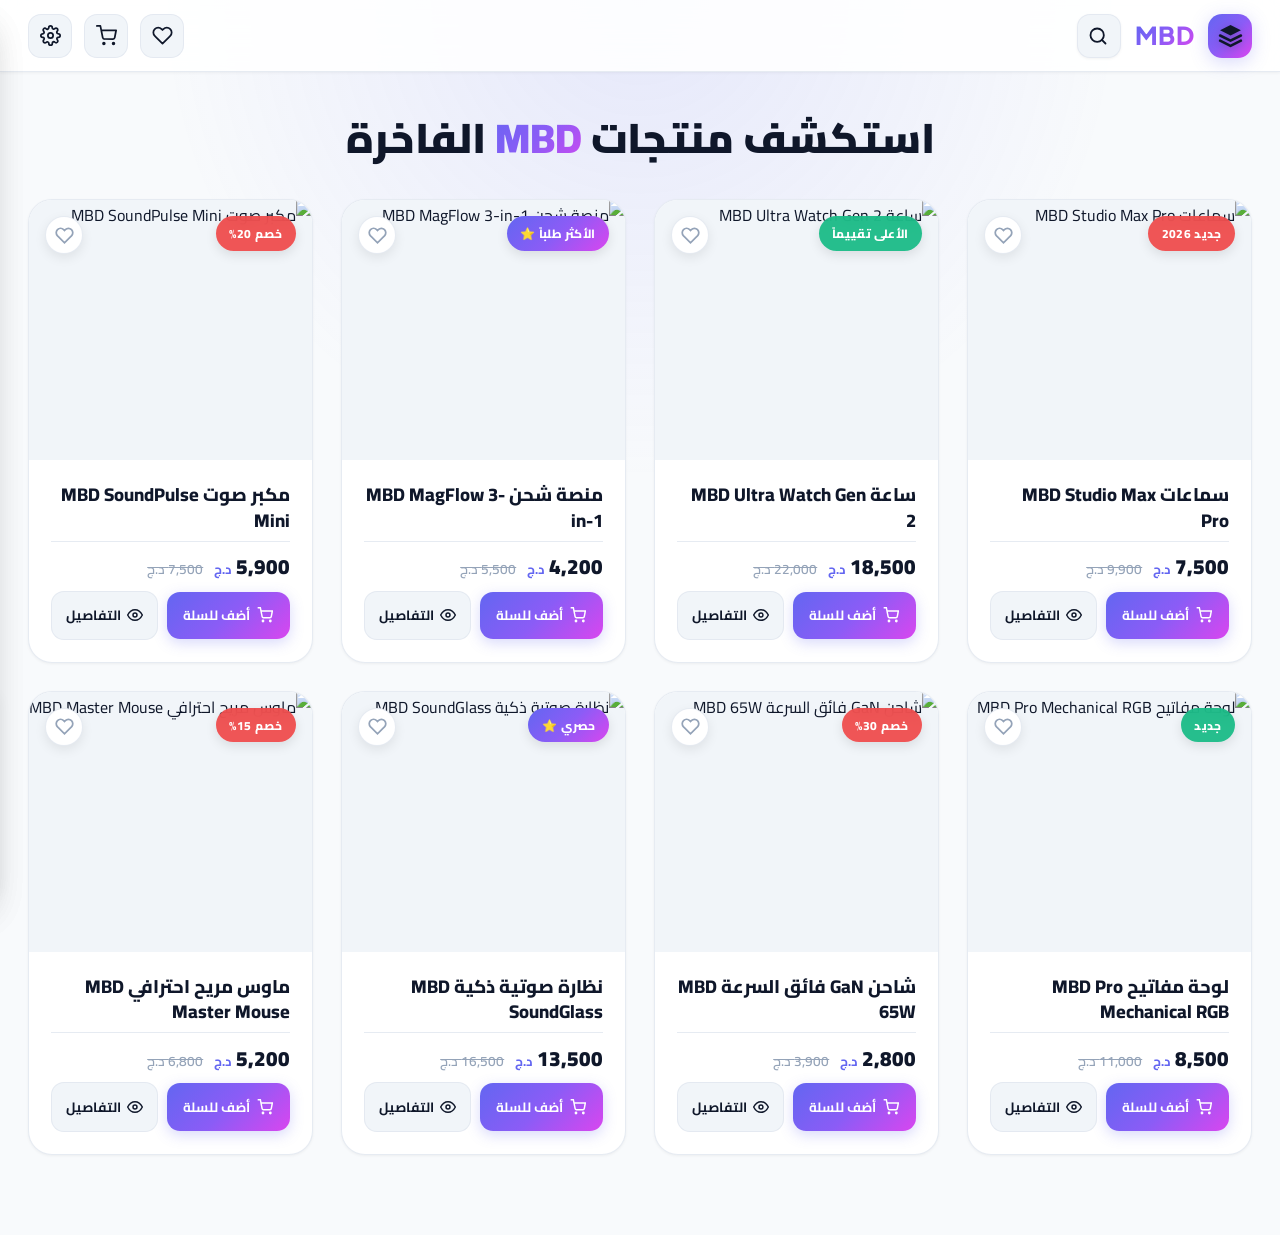
==== commit f15b2f7c: "Upgrade core store: Quick buy modal, dynamic cart, settings redesign, full multilingual support (AR/" ====
--- a/index.html
+++ b/index.html
@@ -68,6 +68,45 @@
             margin: 0;
             padding: 0;
             -webkit-tap-highlight-color: transparent;
+            scrollbar-width: none !important; /* إخفاء شريط التمرير في Firefox */
+            -ms-overflow-style: none !important; /* إخفاء شريط التمرير في Edge و IE */
+        }
+
+        /* إخفاء شريط التمرير بالكامل في Chrome و Safari و Edge و Opera */
+        *::-webkit-scrollbar,
+        html::-webkit-scrollbar,
+        body::-webkit-scrollbar {
+            display: none !important;
+            width: 0 !important;
+            height: 0 !important;
+            background: transparent !important;
+        }
+
+        html, body,
+        .quick-buy-modal,
+        .product-modal-container,
+        .cart-items-list,
+        .wishlist-items-list,
+        .cart-drawer,
+        .wishlist-drawer,
+        .qb-options-list,
+        .modal-thumbnails-row {
+            scrollbar-width: none !important;
+            -ms-overflow-style: none !important;
+        }
+
+        .quick-buy-modal::-webkit-scrollbar,
+        .product-modal-container::-webkit-scrollbar,
+        .cart-items-list::-webkit-scrollbar,
+        .wishlist-items-list::-webkit-scrollbar,
+        .cart-drawer::-webkit-scrollbar,
+        .wishlist-drawer::-webkit-scrollbar,
+        .qb-options-list::-webkit-scrollbar,
+        .modal-thumbnails-row::-webkit-scrollbar {
+            display: none !important;
+            width: 0 !important;
+            height: 0 !important;
+            background: transparent !important;
         }
 
         body {
@@ -453,22 +492,30 @@
             stroke: #facc15;
         }
 
-        /* القائمة المنسدلة للإعدادات */
+        /* القائمة المنسدلة للإعدادات المطورة */
         .settings-dropdown {
             position: absolute;
-            top: calc(100% + 12px);
+            top: calc(100% + 14px);
             left: 0;
-            width: 260px;
+            width: 310px;
+            max-width: calc(100vw - 28px);
             background: var(--bg-surface-solid);
             border: 1px solid var(--border-color);
-            border-radius: 18px;
-            box-shadow: var(--shadow-lg);
-            padding: 0.85rem;
+            border-radius: 20px;
+            box-shadow: 0 20px 45px -10px rgba(0, 0, 0, 0.35), 0 0 25px rgba(0, 0, 0, 0.08);
+            backdrop-filter: blur(20px);
+            -webkit-backdrop-filter: blur(20px);
+            padding: 1.15rem;
             display: none;
             flex-direction: column;
-            gap: 0.35rem;
+            gap: 1.1rem;
             z-index: 150;
-            animation: fadeInDown 0.22s ease-out;
+            animation: fadeInDown 0.22s cubic-bezier(0.16, 1, 0.3, 1);
+        }
+
+        [dir="ltr"] .settings-dropdown {
+            left: auto;
+            right: 0;
         }
 
         .settings-dropdown.active {
@@ -476,74 +523,113 @@
         }
 
         .settings-header {
-            padding: 0.4rem 0.5rem 0.6rem 0.5rem;
-            font-weight: 700;
-            font-size: 0.85rem;
-            color: var(--text-secondary);
-            border-bottom: 1px solid var(--border-color);
-            margin-bottom: 0.35rem;
             display: flex;
             align-items: center;
             justify-content: space-between;
-        }
-
-        .settings-item {
+            padding-bottom: 0.75rem;
+            border-bottom: 1px solid var(--border-color);
+        }
+
+        .settings-header-title {
             display: flex;
             align-items: center;
-            justify-content: space-between;
-            padding: 0.6rem 0.75rem;
-            border-radius: 11px;
+            gap: 0.55rem;
+            font-size: 0.92rem;
+            font-weight: 700;
             color: var(--text-primary);
-            font-size: 0.88rem;
-            cursor: pointer;
-            transition: background 0.2s ease;
-        }
-
-        .settings-item:hover {
-            background: var(--bg-elevated);
-        }
-
-        .settings-item-label {
-            display: flex;
-            align-items: center;
-            gap: 0.65rem;
-        }
-
-        .settings-item-label svg {
+        }
+
+        .settings-header-title svg {
             width: 17px;
             height: 17px;
+            color: var(--accent-color);
+        }
+
+        .settings-badge {
+            font-size: 0.68rem;
+            font-weight: 800;
+            padding: 0.18rem 0.5rem;
+            background: rgba(99, 102, 241, 0.14);
+            color: var(--accent-color);
+            border-radius: 6px;
+            border: 1px solid rgba(99, 102, 241, 0.25);
+            letter-spacing: 0.5px;
+        }
+
+        .settings-group {
+            display: flex;
+            flex-direction: column;
+            gap: 0.5rem;
+        }
+
+        .settings-group-label {
+            display: flex;
+            align-items: center;
+            gap: 0.5rem;
+            font-size: 0.8rem;
+            font-weight: 700;
             color: var(--text-secondary);
         }
 
-        .toggle-switch {
-            width: 38px;
-            height: 22px;
-            background: var(--border-color);
-            border-radius: 20px;
-            position: relative;
+        .settings-group-label svg {
+            width: 15px;
+            height: 15px;
+            color: var(--accent-color);
+        }
+
+        .settings-segmented-control {
+            display: flex;
+            background: var(--bg-elevated);
+            border: 1px solid var(--border-color);
+            border-radius: 12px;
+            padding: 4px;
+            gap: 4px;
+        }
+
+        .settings-seg-btn {
+            flex: 1;
+            display: flex;
+            align-items: center;
+            justify-content: center;
+            gap: 0.45rem;
+            padding: 0.55rem 0.35rem;
+            border: none;
+            background: transparent;
+            color: var(--text-secondary);
+            font-size: 0.8rem;
+            font-weight: 600;
+            font-family: inherit;
+            border-radius: 9px;
             cursor: pointer;
-            transition: background 0.3s ease;
-        }
-
-        .toggle-switch.checked {
+            transition: all 0.2s cubic-bezier(0.16, 1, 0.3, 1);
+            user-select: none;
+        }
+
+        .settings-seg-btn svg {
+            width: 14px;
+            height: 14px;
+            stroke-width: 2.2;
+        }
+
+        .settings-seg-btn .curr-symbol {
+            font-weight: 800;
+            font-size: 0.95rem;
+        }
+
+        .settings-seg-btn:hover:not(.active) {
+            background: rgba(255, 255, 255, 0.08);
+            color: var(--text-primary);
+        }
+
+        .settings-seg-btn.active {
             background: var(--accent-color);
-        }
-
-        .toggle-switch::after {
-            content: '';
-            position: absolute;
-            top: 3px;
-            right: 3px;
-            width: 16px;
-            height: 16px;
-            background: #ffffff;
-            border-radius: 50%;
-            transition: transform 0.25s cubic-bezier(0.34, 1.56, 0.64, 1);
-            box-shadow: 0 1px 3px rgba(0,0,0,0.2);
-        }
-
-        .toggle-switch.checked::after {
-            transform: translateX(-16px);
+            color: #ffffff;
+            box-shadow: 0 4px 14px var(--accent-glow);
+            font-weight: 700;
+        }
+
+        .settings-seg-btn.active svg {
+            stroke: #ffffff;
         }
 
         /* Tooltips */
@@ -1363,23 +1449,24 @@
 
         .modal-main-buttons {
             display: flex;
-            align-items: center;
+            flex-direction: column;
             gap: 0.75rem;
+            width: 100%;
         }
 
         .modal-add-cart-btn {
-            flex: 1;
+            width: 100%;
             display: inline-flex;
             align-items: center;
             justify-content: center;
-            gap: 0.5rem;
-            padding: 0.85rem 1.35rem;
+            gap: 0.55rem;
+            padding: 0.88rem 1.35rem;
             border-radius: 14px;
             background: var(--accent-gradient);
             color: #ffffff;
             border: none;
             font-family: inherit;
-            font-size: 0.95rem;
+            font-size: 0.98rem;
             font-weight: 800;
             cursor: pointer;
             box-shadow: 0 4px 16px var(--accent-glow);
@@ -1389,6 +1476,17 @@
         .modal-add-cart-btn:hover {
             transform: translateY(-2px);
             box-shadow: 0 8px 24px var(--accent-glow);
+        }
+
+        .modal-add-cart-btn:active {
+            transform: translateY(0) scale(0.98);
+        }
+
+        .modal-buy-fav-row {
+            display: flex;
+            align-items: center;
+            gap: 0.75rem;
+            width: 100%;
         }
 
         .modal-buy-now-btn {
@@ -1396,14 +1494,14 @@
             display: inline-flex;
             align-items: center;
             justify-content: center;
-            gap: 0.5rem;
-            padding: 0.85rem 1.35rem;
+            gap: 0.55rem;
+            padding: 0.88rem 1.35rem;
             border-radius: 14px;
             background: linear-gradient(135deg, #10b981 0%, #059669 100%);
             color: #ffffff;
             border: none;
             font-family: inherit;
-            font-size: 0.95rem;
+            font-size: 0.98rem;
             font-weight: 800;
             cursor: pointer;
             box-shadow: 0 4px 16px rgba(16, 185, 129, 0.35);
@@ -1415,9 +1513,13 @@
             box-shadow: 0 8px 24px rgba(16, 185, 129, 0.45);
         }
 
+        .modal-buy-now-btn:active {
+            transform: translateY(0) scale(0.98);
+        }
+
         .modal-fav-btn {
-            width: 48px;
-            height: 48px;
+            width: 50px;
+            height: 50px;
             border-radius: 14px;
             background: var(--bg-elevated);
             border: 1.5px solid var(--border-color);
@@ -1425,13 +1527,14 @@
             display: grid;
             place-items: center;
             cursor: pointer;
-            transition: all 0.2s ease;
+            transition: all 0.25s cubic-bezier(0.34, 1.56, 0.64, 1);
             flex-shrink: 0;
         }
 
         .modal-fav-btn:hover {
             border-color: var(--danger-color);
             color: var(--danger-color);
+            transform: translateY(-2px);
         }
 
         .modal-fav-btn.active {
@@ -1443,6 +1546,637 @@
         [data-theme="dark"] .modal-fav-btn.active {
             background: rgba(239, 68, 68, 0.2);
             border-color: rgba(239, 68, 68, 0.4);
+        }
+
+        /* ==================== نافذة الشراء الفوري الزجاجية (Quick Buy Glassmorphism Modal) ==================== */
+        .quick-buy-overlay {
+            position: fixed;
+            inset: 0;
+            background: rgba(10, 14, 23, 0.78);
+            backdrop-filter: blur(16px);
+            -webkit-backdrop-filter: blur(16px);
+            z-index: 350;
+            display: flex;
+            align-items: center;
+            justify-content: center;
+            padding: 1.25rem;
+            opacity: 0;
+            visibility: hidden;
+            transition: opacity 0.3s cubic-bezier(0.4, 0, 0.2, 1), visibility 0.3s cubic-bezier(0.4, 0, 0.2, 1);
+        }
+
+        .quick-buy-overlay.active {
+            opacity: 1;
+            visibility: visible;
+        }
+
+        .quick-buy-modal {
+            position: relative;
+            width: 100%;
+            max-width: 560px;
+            max-height: 92vh;
+            background: var(--bg-surface);
+            backdrop-filter: blur(28px);
+            -webkit-backdrop-filter: blur(28px);
+            border: 1.5px solid var(--border-color);
+            border-radius: 26px;
+            box-shadow: 0 25px 60px rgba(0, 0, 0, 0.45);
+            overflow-y: auto;
+            overflow-x: hidden;
+            transform: translateY(24px) scale(0.96);
+            transition: transform 0.35s cubic-bezier(0.34, 1.56, 0.64, 1);
+            padding: 1.85rem;
+        }
+
+        .quick-buy-overlay.active .quick-buy-modal {
+            transform: translateY(0) scale(1);
+        }
+
+        .quick-buy-close-btn {
+            position: absolute;
+            top: 1.25rem;
+            left: 1.25rem;
+            width: 38px;
+            height: 38px;
+            border-radius: 12px;
+            border: 1.5px solid var(--border-color);
+            background: var(--bg-elevated);
+            color: var(--text-secondary);
+            display: grid;
+            place-items: center;
+            cursor: pointer;
+            z-index: 10;
+            font-size: 1.1rem;
+            transition: all 0.25s ease;
+        }
+
+        .quick-buy-close-btn:hover {
+            background: var(--border-color);
+            color: var(--text-primary);
+            transform: rotate(90deg) scale(1.08);
+        }
+
+        /* ترويسة نافذة الشراء الفوري */
+        .quick-buy-header {
+            margin-bottom: 1.25rem;
+            padding-left: 2.5rem;
+        }
+
+        .quick-buy-badge {
+            display: inline-flex;
+            align-items: center;
+            gap: 0.35rem;
+            font-size: 0.78rem;
+            font-weight: 800;
+            color: #10b981;
+            background: rgba(16, 185, 129, 0.12);
+            border: 1px solid rgba(16, 185, 129, 0.25);
+            padding: 0.25rem 0.65rem;
+            border-radius: 20px;
+            margin-bottom: 0.5rem;
+        }
+
+        .quick-buy-title {
+            font-size: 1.45rem;
+            font-weight: 900;
+            color: var(--text-primary);
+            line-height: 1.3;
+        }
+
+        .quick-buy-subtitle {
+            font-size: 0.85rem;
+            color: var(--text-secondary);
+            margin-top: 0.25rem;
+        }
+
+        /* بطاقة ملخص المنتج في الشراء الفوري */
+        .quick-buy-product-summary {
+            display: flex;
+            align-items: center;
+            gap: 0.85rem;
+            padding: 0.85rem 1rem;
+            background: var(--bg-elevated);
+            border: 1.5px solid var(--border-color);
+            border-radius: 16px;
+            margin-bottom: 1.35rem;
+        }
+
+        .qb-summary-img {
+            width: 58px;
+            height: 58px;
+            border-radius: 12px;
+            object-fit: cover;
+            border: 1px solid var(--border-color);
+            flex-shrink: 0;
+        }
+
+        .qb-summary-info {
+            flex: 1;
+            min-width: 0;
+        }
+
+        .qb-summary-title {
+            font-size: 0.95rem;
+            font-weight: 800;
+            color: var(--text-primary);
+            white-space: nowrap;
+            overflow: hidden;
+            text-overflow: ellipsis;
+        }
+
+        .qb-summary-meta {
+            display: flex;
+            align-items: center;
+            gap: 0.75rem;
+            margin-top: 0.2rem;
+            font-size: 0.84rem;
+        }
+
+        .qb-summary-qty {
+            color: var(--text-muted);
+            font-weight: 600;
+        }
+
+        .qb-summary-price {
+            font-weight: 900;
+            color: var(--accent-color);
+        }
+
+        /* الحقول ونموذج الطلب */
+        .qb-form {
+            display: flex;
+            flex-direction: column;
+            gap: 1.15rem;
+        }
+
+        .qb-field {
+            display: flex;
+            flex-direction: column;
+            gap: 0.45rem;
+            position: relative;
+        }
+
+        .qb-label {
+            font-size: 0.88rem;
+            font-weight: 700;
+            color: var(--text-primary);
+            display: flex;
+            align-items: center;
+            gap: 0.35rem;
+        }
+
+        .qb-label .qb-req {
+            color: var(--danger-color);
+            font-weight: 800;
+        }
+
+        .qb-input-wrap {
+            position: relative;
+            display: flex;
+            align-items: center;
+        }
+
+        .qb-input-icon {
+            position: absolute;
+            right: 0.95rem;
+            width: 18px;
+            height: 18px;
+            color: var(--text-muted);
+            pointer-events: none;
+            transition: color 0.2s ease;
+        }
+
+        .qb-input {
+            width: 100%;
+            padding: 0.82rem 2.65rem 0.82rem 1rem;
+            background: var(--bg-surface-solid);
+            border: 1.5px solid var(--border-color);
+            border-radius: 13px;
+            color: var(--text-primary);
+            font-family: inherit;
+            font-size: 0.92rem;
+            font-weight: 600;
+            outline: none;
+            transition: all 0.25s ease;
+        }
+
+        .qb-input:focus {
+            border-color: var(--accent-color);
+            box-shadow: 0 0 0 3px var(--accent-glow);
+        }
+
+        .qb-input.has-error {
+            border-color: var(--danger-color) !important;
+            box-shadow: 0 0 0 3px rgba(239, 68, 68, 0.25) !important;
+        }
+
+        /* القوائم المنسدلة المخصصة (Custom Dropdowns) */
+        .qb-custom-select {
+            position: relative;
+            user-select: none;
+        }
+
+        .qb-select-trigger {
+            display: flex;
+            align-items: center;
+            justify-content: space-between;
+            padding: 0.82rem 1.15rem;
+            background: var(--bg-surface-solid);
+            border: 1.5px solid var(--border-color);
+            border-radius: 13px;
+            cursor: pointer;
+            transition: all 0.25s ease;
+            font-size: 0.92rem;
+            font-weight: 600;
+            color: var(--text-primary);
+        }
+
+        .qb-select-trigger:hover {
+            border-color: var(--accent-color);
+        }
+
+        .qb-custom-select.active .qb-select-trigger {
+            border-color: var(--accent-color);
+            box-shadow: 0 0 0 3px var(--accent-glow);
+        }
+
+        .qb-custom-select.disabled .qb-select-trigger {
+            opacity: 0.55;
+            cursor: not-allowed;
+            background: var(--bg-elevated);
+        }
+
+        .qb-select-arrow {
+            width: 18px;
+            height: 18px;
+            stroke-width: 2.2;
+            color: var(--text-muted);
+            transition: transform 0.25s ease;
+            flex-shrink: 0;
+        }
+
+        .qb-custom-select.active .qb-select-arrow {
+            transform: rotate(180deg);
+            color: var(--accent-color);
+        }
+
+        .qb-dropdown-menu {
+            position: absolute;
+            top: calc(100% + 6px);
+            right: 0;
+            left: 0;
+            background: var(--bg-surface-solid);
+            border: 1.5px solid var(--border-color);
+            border-radius: 14px;
+            box-shadow: var(--shadow-lg);
+            z-index: 50;
+            max-height: 250px;
+            display: flex;
+            flex-direction: column;
+            overflow: hidden;
+            opacity: 0;
+            visibility: hidden;
+            transform: translateY(-8px);
+            transition: all 0.25s cubic-bezier(0.34, 1.56, 0.64, 1);
+        }
+
+        .qb-custom-select.active .qb-dropdown-menu {
+            opacity: 1;
+            visibility: visible;
+            transform: translateY(0);
+        }
+
+        .qb-dropdown-search-wrap {
+            padding: 0.6rem 0.75rem;
+            border-bottom: 1px solid var(--border-color);
+            background: var(--bg-elevated);
+        }
+
+        .qb-dropdown-search-input {
+            width: 100%;
+            padding: 0.5rem 0.75rem;
+            background: var(--bg-surface-solid);
+            border: 1px solid var(--border-color);
+            border-radius: 8px;
+            font-family: inherit;
+            font-size: 0.85rem;
+            color: var(--text-primary);
+            outline: none;
+        }
+
+        .qb-dropdown-search-input:focus {
+            border-color: var(--accent-color);
+        }
+
+        .qb-options-list {
+            overflow-y: auto;
+            max-height: 190px;
+            padding: 0.35rem;
+        }
+
+        .qb-option-item {
+            display: flex;
+            align-items: center;
+            justify-content: space-between;
+            padding: 0.65rem 0.85rem;
+            border-radius: 9px;
+            cursor: pointer;
+            font-size: 0.88rem;
+            font-weight: 600;
+            color: var(--text-primary);
+            transition: background 0.15s ease, color 0.15s ease;
+        }
+
+        .qb-option-item:hover,
+        .qb-option-item.highlighted {
+            background: var(--bg-elevated);
+            color: var(--accent-color);
+        }
+
+        .qb-option-item.selected {
+            background: rgba(99, 102, 241, 0.12);
+            color: var(--accent-color);
+            font-weight: 800;
+        }
+
+        .qb-option-code {
+            font-size: 0.75rem;
+            font-weight: 700;
+            color: var(--text-muted);
+            background: var(--bg-elevated);
+            padding: 0.15rem 0.45rem;
+            border-radius: 6px;
+        }
+
+        .qb-option-manual {
+            border-top: 1px dashed var(--border-color);
+            margin-top: 0.35rem;
+            padding-top: 0.65rem;
+            color: var(--accent-color);
+            font-weight: 700;
+        }
+
+        /* بطاقات خيارات الدفع والتوصيل التفاعلية */
+        .qb-options-grid {
+            display: grid;
+            grid-template-columns: 1fr 1fr;
+            gap: 0.75rem;
+        }
+
+        .qb-radio-card {
+            position: relative;
+            border: 1.5px solid var(--border-color);
+            border-radius: 14px;
+            padding: 0.85rem 1rem;
+            background: var(--bg-surface-solid);
+            cursor: pointer;
+            transition: all 0.25s ease;
+            display: flex;
+            flex-direction: column;
+            gap: 0.35rem;
+        }
+
+        .qb-radio-card:hover {
+            border-color: var(--accent-color);
+            transform: translateY(-1px);
+        }
+
+        .qb-radio-card.active {
+            border-color: var(--accent-color);
+            background: rgba(99, 102, 241, 0.08);
+            box-shadow: 0 4px 14px var(--accent-glow);
+        }
+
+        .qb-radio-header {
+            display: flex;
+            align-items: center;
+            justify-content: space-between;
+        }
+
+        .qb-radio-title {
+            display: flex;
+            align-items: center;
+            gap: 0.45rem;
+            font-size: 0.88rem;
+            font-weight: 800;
+            color: var(--text-primary);
+        }
+
+        .qb-radio-indicator {
+            width: 18px;
+            height: 18px;
+            border-radius: 50%;
+            border: 2px solid var(--border-color);
+            display: grid;
+            place-items: center;
+            transition: all 0.2s ease;
+            flex-shrink: 0;
+        }
+
+        .qb-radio-card.active .qb-radio-indicator {
+            border-color: var(--accent-color);
+            background: var(--accent-color);
+        }
+
+        .qb-radio-card.active .qb-radio-indicator::after {
+            content: '';
+            width: 6px;
+            height: 6px;
+            border-radius: 50%;
+            background: #ffffff;
+        }
+
+        .qb-radio-desc {
+            font-size: 0.74rem;
+            color: var(--text-muted);
+            line-height: 1.35;
+        }
+
+        /* زر إتمام الطلب */
+        .qb-submit-btn {
+            width: 100%;
+            padding: 1rem 1.5rem;
+            border-radius: 15px;
+            background: linear-gradient(135deg, #10b981 0%, #059669 100%);
+            color: #ffffff;
+            border: none;
+            font-family: inherit;
+            font-size: 1.05rem;
+            font-weight: 800;
+            cursor: pointer;
+            box-shadow: 0 6px 20px rgba(16, 185, 129, 0.38);
+            display: inline-flex;
+            align-items: center;
+            justify-content: center;
+            gap: 0.65rem;
+            transition: all 0.25s cubic-bezier(0.34, 1.56, 0.64, 1);
+            margin-top: 0.5rem;
+        }
+
+        .qb-submit-btn:hover {
+            transform: translateY(-2px);
+            box-shadow: 0 10px 28px rgba(16, 185, 129, 0.5);
+        }
+
+        .qb-submit-btn:disabled {
+            opacity: 0.75;
+            cursor: not-allowed;
+            transform: none;
+        }
+
+        /* مؤشر التحميل البسيط (Loading Spinner) */
+        .qb-spinner {
+            width: 22px;
+            height: 22px;
+            border: 3px solid rgba(255, 255, 255, 0.3);
+            border-radius: 50%;
+            border-top-color: #ffffff;
+            animation: qbSpin 0.75s linear infinite;
+        }
+
+        @keyframes qbSpin {
+            to {
+                transform: rotate(360deg);
+            }
+        }
+
+        /* شاشة النجاح مع أنيميشن علامة الصح (Success State) */
+        .quick-buy-success {
+            display: none;
+            flex-direction: column;
+            align-items: center;
+            text-align: center;
+            padding: 1.5rem 0.5rem 0.5rem;
+            animation: qbFadeIn 0.4s ease forwards;
+        }
+
+        @keyframes qbFadeIn {
+            from {
+                opacity: 0;
+                transform: scale(0.92);
+            }
+            to {
+                opacity: 1;
+                transform: scale(1);
+            }
+        }
+
+        .qb-success-icon-wrap {
+            width: 84px;
+            height: 84px;
+            border-radius: 50%;
+            background: rgba(16, 185, 129, 0.12);
+            border: 2px solid rgba(16, 185, 129, 0.3);
+            display: grid;
+            place-items: center;
+            margin-bottom: 1.35rem;
+            box-shadow: 0 0 35px rgba(16, 185, 129, 0.25);
+            animation: qbPulse 1.8s infinite;
+        }
+
+        @keyframes qbPulse {
+            0%, 100% {
+                transform: scale(1);
+                box-shadow: 0 0 25px rgba(16, 185, 129, 0.2);
+            }
+            50% {
+                transform: scale(1.06);
+                box-shadow: 0 0 40px rgba(16, 185, 129, 0.4);
+            }
+        }
+
+        .qb-checkmark-svg {
+            width: 50px;
+            height: 50px;
+        }
+
+        .qb-checkmark-circle {
+            stroke-dasharray: 166;
+            stroke-dashoffset: 166;
+            stroke-width: 2.5;
+            stroke-miterlimit: 10;
+            stroke: #10b981;
+            fill: none;
+            animation: qbStroke 0.6s cubic-bezier(0.65, 0, 0.45, 1) forwards;
+        }
+
+        .qb-checkmark-check {
+            transform-origin: 50% 50%;
+            stroke-dasharray: 48;
+            stroke-dashoffset: 48;
+            stroke: #10b981;
+            animation: qbStroke 0.4s cubic-bezier(0.65, 0, 0.45, 1) 0.5s forwards;
+        }
+
+        @keyframes qbStroke {
+            100% {
+                stroke-dashoffset: 0;
+            }
+        }
+
+        .qb-success-title {
+            font-size: 1.65rem;
+            font-weight: 900;
+            color: var(--text-primary);
+            margin-bottom: 0.65rem;
+        }
+
+        .qb-success-msg {
+            font-size: 0.95rem;
+            color: var(--text-secondary);
+            line-height: 1.65;
+            max-width: 440px;
+            margin-bottom: 1.5rem;
+        }
+
+        .qb-success-receipt {
+            width: 100%;
+            background: var(--bg-elevated);
+            border: 1.5px solid var(--border-color);
+            border-radius: 16px;
+            padding: 1.15rem 1.35rem;
+            margin-bottom: 1.5rem;
+            text-align: right;
+            display: flex;
+            flex-direction: column;
+            gap: 0.65rem;
+            font-size: 0.88rem;
+        }
+
+        .qb-receipt-row {
+            display: flex;
+            align-items: center;
+            justify-content: space-between;
+        }
+
+        .qb-receipt-label {
+            color: var(--text-muted);
+            font-weight: 600;
+        }
+
+        .qb-receipt-val {
+            color: var(--text-primary);
+            font-weight: 800;
+        }
+
+        .qb-done-btn {
+            width: 100%;
+            padding: 0.9rem 1.5rem;
+            border-radius: 14px;
+            background: var(--accent-gradient);
+            color: #ffffff;
+            border: none;
+            font-family: inherit;
+            font-size: 0.98rem;
+            font-weight: 800;
+            cursor: pointer;
+            box-shadow: 0 4px 16px var(--accent-glow);
+            transition: all 0.25s ease;
+        }
+
+        .qb-done-btn:hover {
+            transform: translateY(-2px);
+            box-shadow: 0 8px 24px var(--accent-glow);
         }
 
         /* شارات الثقة والضمان */
@@ -1561,52 +2295,134 @@
         .cart-item-row {
             display: flex;
             align-items: center;
-            gap: 1rem;
-            padding: 0.85rem;
-            border-radius: 16px;
+            gap: 0.95rem;
+            padding: 0.95rem;
+            border-radius: 18px;
             background: var(--bg-elevated);
-            border: 1px solid var(--border-color);
+            border: 1.5px solid var(--border-color);
+            position: relative;
+            transition: all 0.25s cubic-bezier(0.34, 1.56, 0.64, 1);
+        }
+
+        .cart-item-row:hover {
+            border-color: var(--border-highlight);
+            transform: translateY(-2px);
+            box-shadow: var(--shadow-md);
         }
 
         .cart-item-img {
-            width: 65px;
-            height: 65px;
-            border-radius: 12px;
+            width: 72px;
+            height: 72px;
+            border-radius: 14px;
             object-fit: cover;
             background: var(--bg-surface-solid);
+            border: 1px solid var(--border-color);
+            flex-shrink: 0;
         }
 
         .cart-item-info {
             flex: 1;
             display: flex;
             flex-direction: column;
-            gap: 0.25rem;
+            gap: 0.35rem;
+            min-width: 0;
+            padding-left: 1.5rem;
         }
 
         .cart-item-name {
             font-size: 0.92rem;
-            font-weight: 700;
+            font-weight: 800;
             color: var(--text-primary);
-        }
-
-        .cart-item-price {
-            font-size: 0.88rem;
+            white-space: nowrap;
+            overflow: hidden;
+            text-overflow: ellipsis;
+        }
+
+        .cart-item-unit-price {
+            font-size: 0.78rem;
+            color: var(--text-muted);
+            font-weight: 600;
+        }
+
+        /* سطر التحكم بالكمية والسعر الجزئي */
+        .cart-item-controls {
+            display: flex;
+            align-items: center;
+            justify-content: space-between;
+            gap: 0.5rem;
+            margin-top: 0.35rem;
+        }
+
+        .cart-item-qty-selector {
+            display: inline-flex;
+            align-items: center;
+            background: var(--bg-surface-solid);
+            border: 1.5px solid var(--border-color);
+            border-radius: 11px;
+            overflow: hidden;
+            box-shadow: 0 1px 3px rgba(0, 0, 0, 0.04);
+        }
+
+        .cart-qty-btn {
+            width: 28px;
+            height: 28px;
+            background: transparent;
+            border: none;
+            color: var(--text-primary);
+            font-size: 1.05rem;
             font-weight: 800;
+            cursor: pointer;
+            display: grid;
+            place-items: center;
+            transition: all 0.2s ease;
+        }
+
+        .cart-qty-btn:hover {
+            background: var(--bg-elevated);
             color: var(--accent-color);
         }
 
+        .cart-qty-btn:active {
+            transform: scale(0.9);
+        }
+
+        .cart-qty-display {
+            min-width: 26px;
+            text-align: center;
+            font-size: 0.9rem;
+            font-weight: 800;
+            color: var(--text-primary);
+            user-select: none;
+        }
+
+        .cart-item-subtotal {
+            font-size: 0.98rem;
+            font-weight: 900;
+            color: var(--accent-color);
+            white-space: nowrap;
+        }
+
         .cart-item-remove {
-            color: var(--danger-color);
+            position: absolute;
+            top: 0.65rem;
+            left: 0.65rem;
+            color: var(--text-muted);
             background: transparent;
             border: none;
             cursor: pointer;
-            padding: 0.4rem;
+            width: 26px;
+            height: 26px;
             border-radius: 8px;
-            transition: background 0.2s ease;
+            display: grid;
+            place-items: center;
+            font-size: 0.9rem;
+            transition: all 0.2s ease;
         }
 
         .cart-item-remove:hover {
             background: rgba(239, 68, 68, 0.15);
+            color: var(--danger-color);
+            transform: scale(1.1);
         }
 
         .cart-drawer-footer {
@@ -1616,34 +2432,59 @@
             display: flex;
             flex-direction: column;
             gap: 1rem;
+            box-shadow: 0 -4px 20px rgba(0, 0, 0, 0.05);
+        }
+
+        .cart-summary-details {
+            display: flex;
+            flex-direction: column;
+            gap: 0.45rem;
         }
 
         .cart-total-row {
             display: flex;
             align-items: center;
             justify-content: space-between;
-            font-size: 1.1rem;
-            font-weight: 800;
+            font-size: 0.95rem;
+            font-weight: 700;
+            color: var(--text-secondary);
+        }
+
+        .cart-total-row.main-total {
+            font-size: 1.15rem;
+            font-weight: 900;
+            color: var(--text-primary);
+            padding-top: 0.45rem;
+            border-top: 1px dashed var(--border-color);
+            margin-top: 0.2rem;
         }
 
         .cart-checkout-btn {
             width: 100%;
-            padding: 0.95rem;
-            border-radius: 14px;
-            background: var(--accent-gradient);
+            padding: 1rem 1.25rem;
+            border-radius: 15px;
+            background: linear-gradient(135deg, #10b981 0%, #059669 100%);
             color: #ffffff;
             border: none;
             font-family: inherit;
-            font-size: 1rem;
+            font-size: 1.02rem;
             font-weight: 800;
             cursor: pointer;
-            box-shadow: 0 4px 16px var(--accent-glow);
-            transition: all 0.25s ease;
+            box-shadow: 0 6px 20px rgba(16, 185, 129, 0.38);
+            display: inline-flex;
+            align-items: center;
+            justify-content: center;
+            gap: 0.65rem;
+            transition: all 0.25s cubic-bezier(0.34, 1.56, 0.64, 1);
         }
 
         .cart-checkout-btn:hover {
             transform: translateY(-2px);
-            box-shadow: 0 8px 25px var(--accent-glow);
+            box-shadow: 0 10px 28px rgba(16, 185, 129, 0.5);
+        }
+
+        .cart-checkout-btn:active {
+            transform: translateY(0) scale(0.98);
         }
 
         /* رسالة التنبيه Toast */
@@ -1835,13 +2676,26 @@
                 grid-template-columns: 1fr;
             }
 
-            .modal-main-buttons {
-                flex-direction: column;
-            }
-
-            .modal-add-cart-btn,
+            .modal-buy-fav-row {
+                display: flex;
+                align-items: center;
+                gap: 0.65rem;
+                width: 100%;
+            }
+
             .modal-buy-now-btn {
-                width: 100%;
+                flex: 1;
+                width: auto;
+            }
+
+            .quick-buy-modal {
+                padding: 1.35rem 1rem;
+                border-radius: 20px;
+                max-height: 94vh;
+            }
+
+            .qb-options-grid {
+                grid-template-columns: 1fr;
             }
 
             .modal-trust-perks {
@@ -1946,31 +2800,7 @@
                     <span class="cart-badge" id="cartBadge">0</span>
                 </div>
 
-                <!-- زر تبديل الوضع المظلم والمضيء -->
-                <button 
-                    type="button" 
-                    class="icon-btn theme-btn" 
-                    id="themeToggleBtn" 
-                    data-tooltip="تبديل المظهر" 
-                    aria-label="تبديل الوضع الليلي والنهاري"
-                >
-                    <svg class="icon-moon" xmlns="http://www.w3.org/2000/svg" viewBox="0 0 24 24" fill="none" stroke="currentColor" stroke-linecap="round" stroke-linejoin="round">
-                        <path d="M21 12.79A9 9 0 1 1 11.21 3 7 7 0 0 0 21 12.79z"></path>
-                    </svg>
-                    <svg class="icon-sun" xmlns="http://www.w3.org/2000/svg" viewBox="0 0 24 24" fill="none" stroke="currentColor" stroke-linecap="round" stroke-linejoin="round">
-                        <circle cx="12" cy="12" r="5"></circle>
-                        <line x1="12" y1="1" x2="12" y2="3"></line>
-                        <line x1="12" y1="21" x2="12" y2="23"></line>
-                        <line x1="4.22" y1="4.22" x2="5.64" y2="5.64"></line>
-                        <line x1="18.36" y1="18.36" x2="19.78" y2="19.78"></line>
-                        <line x1="1" y1="12" x2="3" y2="12"></line>
-                        <line x1="21" y1="12" x2="23" y2="12"></line>
-                        <line x1="4.22" y1="19.78" x2="5.64" y2="18.36"></line>
-                        <line x1="18.36" y1="5.64" x2="19.78" y2="4.22"></line>
-                    </svg>
-                </button>
-
-                <!-- زر الإعدادات مع قائمة منسدلة -->
+                <!-- زر الإعدادات مع قائمة منسدلة حديثة وفاخرة -->
                 <div style="position: relative;">
                     <button 
                         type="button" 
@@ -1988,30 +2818,59 @@
                     <!-- القائمة المنسدلة للإعدادات -->
                     <div class="settings-dropdown" id="settingsDropdown">
                         <div class="settings-header">
-                            <span>إعدادات النظام</span>
-                            <span style="font-size: 0.75rem; color: var(--accent-color);">MBD</span>
+                            <div class="settings-header-title">
+                                <svg viewBox="0 0 24 24" fill="none" stroke="currentColor" stroke-width="2"><circle cx="12" cy="12" r="3"></circle><path d="M19.4 15a1.65 1.65 0 0 0 .33 1.82l.06.06a2 2 0 0 1 0 2.83 2 2 0 0 1-2.83 0l-.06-.06a1.65 1.65 0 0 0-1.82-.33 1.65 1.65 0 0 0-1 1.51V21a2 2 0 0 1-2 2 2 2 0 0 1-2-2v-.09A1.65 1.65 0 0 0 9 19.4a1.65 1.65 0 0 0-1.82.33l-.06.06a2 2 0 0 1-2.83 0 2 2 0 0 1 0-2.83l.06-.06a1.65 1.65 0 0 0 .33-1.82 1.65 1.65 0 0 0-1.51-1H3a2 2 0 0 1-2-2 2 2 0 0 1 2-2h.09A1.65 1.65 0 0 0 4.6 9a1.65 1.65 0 0 0-.33-1.82l-.06-.06a2 2 0 0 1 0-2.83 2 2 0 0 1 2.83 0l.06.06a1.65 1.65 0 0 0 1.82.33H9a1.65 1.65 0 0 0 1-1.51V3a2 2 0 0 1 2-2 2 2 0 0 1 2 2v.09a1.65 1.65 0 0 0 1 1.51 1.65 1.65 0 0 0 1.82-.33l.06-.06a2 2 0 0 1 2.83 0 2 2 0 0 1 0 2.83l-.06.06a1.65 1.65 0 0 0-.33 1.82V9a1.65 1.65 0 0 0 1.51 1H21a2 2 0 0 1 2 2 2 2 0 0 1-2 2h-.09a1.65 1.65 0 0 0-1.51 1z"></path></svg>
+                                <span data-i18n="settings_title">إعدادات المتجر</span>
+                            </div>
+                            <span class="settings-badge">MBD</span>
                         </div>
-                        
-                        <div class="settings-item" onclick="toggleSettingSwitch('notifSwitch')">
-                            <div class="settings-item-label">
-                                <svg viewBox="0 0 24 24" fill="none" stroke="currentColor" stroke-width="2"><path d="M18 8A6 6 0 0 0 6 8c0 7-3 9-3 9h18s-3-2-3-9"></path><path d="M13.73 21a2 2 0 0 1-3.46 0"></path></svg>
-                                <span>إشعارات العروض</span>
+
+                        <!-- قسم المظهر (الوضع المظلم / المضيء) داخل الإعدادات -->
+                        <div class="settings-group">
+                            <label class="settings-group-label">
+                                <svg viewBox="0 0 24 24" fill="none" stroke="currentColor" stroke-width="2"><circle cx="12" cy="12" r="5"></circle><line x1="12" y1="1" x2="12" y2="3"></line><line x1="12" y1="21" x2="12" y2="23"></line><line x1="4.22" y1="4.22" x2="5.64" y2="5.64"></line><line x1="18.36" y1="18.36" x2="19.78" y2="19.78"></line><line x1="1" y1="12" x2="3" y2="12"></line><line x1="21" y1="12" x2="23" y2="12"></line><line x1="4.22" y1="19.78" x2="5.64" y2="18.36"></line><line x1="18.36" y1="5.64" x2="19.78" y2="4.22"></line></svg>
+                                <span data-i18n="settings_theme">المظهر العام</span>
+                            </label>
+                            <div class="settings-segmented-control" id="themeSegmented">
+                                <button type="button" class="settings-seg-btn" id="themeLightBtn" onclick="selectTheme('light')">
+                                    <svg viewBox="0 0 24 24" fill="none" stroke="currentColor" stroke-width="2"><circle cx="12" cy="12" r="5"></circle><line x1="12" y1="1" x2="12" y2="3"></line><line x1="12" y1="21" x2="12" y2="23"></line><line x1="4.22" y1="4.22" x2="5.64" y2="5.64"></line><line x1="18.36" y1="18.36" x2="19.78" y2="19.78"></line><line x1="1" y1="12" x2="3" y2="12"></line><line x1="21" y1="12" x2="23" y2="12"></line><line x1="4.22" y1="19.78" x2="5.64" y2="18.36"></line><line x1="18.36" y1="5.64" x2="19.78" y2="4.22"></line></svg>
+                                    <span data-i18n="theme_light">مضيء</span>
+                                </button>
+                                <button type="button" class="settings-seg-btn" id="themeDarkBtn" onclick="selectTheme('dark')">
+                                    <svg viewBox="0 0 24 24" fill="none" stroke="currentColor" stroke-width="2"><path d="M21 12.79A9 9 0 1 1 11.21 3 7 7 0 0 0 21 12.79z"></path></svg>
+                                    <span data-i18n="theme_dark">داكن</span>
+                                </button>
                             </div>
-                            <div class="toggle-switch checked" id="notifSwitch"></div>
                         </div>
 
-                        <div class="settings-item" onclick="toggleSettingSwitch('currencySwitch')">
-                            <div class="settings-item-label">
-                                <svg viewBox="0 0 24 24" fill="none" stroke="currentColor" stroke-width="2"><circle cx="12" cy="12" r="10"></circle><path d="M16 8h-6a2 2 0 1 0 0 4h4a2 2 0 1 1 0 4H8"></path><line x1="12" y1="6" x2="12" y2="8"></line><line x1="12" y1="16" x2="12" y2="18"></line></svg>
-                                <span>العملة الافتراضية (د.ج)</span>
+                        <!-- قسم اللغات الثلاث: العربية، الفرنسية، الإنجليزية -->
+                        <div class="settings-group">
+                            <label class="settings-group-label">
+                                <svg viewBox="0 0 24 24" fill="none" stroke="currentColor" stroke-width="2"><circle cx="12" cy="12" r="10"></circle><line x1="2" y1="12" x2="22" y2="12"></line><path d="M12 2a15.3 15.3 0 0 1 4 10 15.3 15.3 0 0 1-4 10 15.3 15.3 0 0 1-4-10 15.3 15.3 0 0 1 4-10z"></path></svg>
+                                <span data-i18n="settings_lang">لغة المتجر</span>
+                            </label>
+                            <div class="settings-segmented-control" id="langSegmented">
+                                <button type="button" class="settings-seg-btn active" id="langArBtn" onclick="selectLanguage('ar')">العربية</button>
+                                <button type="button" class="settings-seg-btn" id="langFrBtn" onclick="selectLanguage('fr')">Français</button>
+                                <button type="button" class="settings-seg-btn" id="langEnBtn" onclick="selectLanguage('en')">English</button>
                             </div>
-                            <div class="toggle-switch checked" id="currencySwitch"></div>
                         </div>
 
-                        <div class="settings-item" onclick="showToast('تم حفظ التفضيلات بنجاح!')">
-                            <div class="settings-item-label">
-                                <svg viewBox="0 0 24 24" fill="none" stroke="currentColor" stroke-width="2"><path d="M19 21H5a2 2 0 0 1-2-2V5a2 2 0 0 1 2-2h11l5 5v11a2 2 0 0 1-2 2z"></path><polyline points="17 21 17 13 7 13 7 21"></polyline><polyline points="7 3 7 8 15 8"></polyline></svg>
-                                <span>حفظ التفضيلات</span>
+                        <!-- قسم اختيار العملة: الدينار الجزائري والأورو -->
+                        <div class="settings-group">
+                            <label class="settings-group-label">
+                                <svg viewBox="0 0 24 24" fill="none" stroke="currentColor" stroke-width="2"><rect x="2" y="6" width="20" height="12" rx="2"></rect><circle cx="12" cy="12" r="2"></circle><path d="M6 12h.01M18 12h.01"></path></svg>
+                                <span data-i18n="settings_currency">عملة الدفع</span>
+                            </label>
+                            <div class="settings-segmented-control" id="currencySegmented">
+                                <button type="button" class="settings-seg-btn active" id="currDzdBtn" onclick="selectCurrency('DZD')">
+                                    <span class="curr-symbol">د.ج</span>
+                                    <span>دينار (DZD)</span>
+                                </button>
+                                <button type="button" class="settings-seg-btn" id="currEurBtn" onclick="selectCurrency('EUR')">
+                                    <span class="curr-symbol">€</span>
+                                    <span>Euro (EUR)</span>
+                                </button>
                             </div>
                         </div>
                     </div>
@@ -2426,7 +3285,7 @@
                         <span class="modal-category-label" id="modalCategoryLabel"></span>
                         <span class="modal-stock-badge">
                             <svg width="14" height="14" viewBox="0 0 24 24" fill="none" stroke="currentColor" stroke-width="2.5"><polyline points="20 6 9 17 4 12"></polyline></svg>
-                            <span>متوفر في المخزون (شحن فوري)</span>
+                            <span data-i18n="modal_in_stock">متوفر في المخزون (شحن فوري)</span>
                         </span>
                     </div>
 
@@ -2444,17 +3303,17 @@
                         <div class="modal-save-pill" id="modalSavePill"></div>
                     </div>
 
-                    <h4 class="modal-desc-heading">وصف المنتج</h4>
+                    <h4 class="modal-desc-heading" data-i18n="modal_desc_heading">وصف المنتج</h4>
                     <p class="modal-description" id="modalDescription"></p>
 
-                    <h4 class="modal-desc-heading">أبرز المواصفات والمميزات</h4>
+                    <h4 class="modal-desc-heading" data-i18n="modal_specs_heading">أبرز المواصفات والمميزات</h4>
                     <ul class="modal-specs-list" id="modalSpecsList">
                         <!-- تضاف المواصفات ديناميكياً -->
                     </ul>
 
                     <div class="modal-actions-container">
                         <div class="modal-quantity-row">
-                            <span style="font-size: 0.88rem; font-weight: 700; color: var(--text-muted);">الكمية:</span>
+                            <span data-i18n="modal_qty_label" style="font-size: 0.88rem; font-weight: 700; color: var(--text-muted);">الكمية:</span>
                             <div class="modal-qty-selector">
                                 <button type="button" class="modal-qty-btn" id="modalQtyMinus">-</button>
                                 <span class="modal-qty-display" id="modalQtyDisplay">1</span>
@@ -2465,34 +3324,28 @@
                         <div class="modal-main-buttons">
                             <button type="button" class="modal-add-cart-btn" id="modalAddToCartBtn">
                                 <svg width="20" height="20" viewBox="0 0 24 24" fill="none" stroke="currentColor" stroke-width="2.2"><circle cx="9" cy="21" r="1"></circle><circle cx="20" cy="21" r="1"></circle><path d="M1 1h4l2.68 13.39a2 2 0 0 0 2 1.61h9.72a2 2 0 0 0 2-1.61L23 6H6"></path></svg>
-                                <span>أضف للسلة</span>
+                                <span data-i18n="btn_add_cart">أضف للسلة</span>
                             </button>
-                            <button type="button" class="modal-buy-now-btn" id="modalBuyNowBtn">
-                                <svg width="20" height="20" viewBox="0 0 24 24" fill="none" stroke="currentColor" stroke-width="2.2"><polygon points="13 2 3 14 12 14 11 22 21 10 12 10 13 2"></polygon></svg>
-                                <span>شراء فوري</span>
-                            </button>
-                            <button type="button" class="modal-fav-btn" id="modalFavBtn" title="إضافة للمفضلة">
-                                <svg width="20" height="20" viewBox="0 0 24 24" fill="none" stroke="currentColor" stroke-width="2.2"><path d="M20.84 4.61a5.5 5.5 0 0 0-7.78 0L12 5.67l-1.06-1.06a5.5 5.5 0 0 0-7.78 7.78l1.06 1.06L12 21.23l7.78-7.78 1.06-1.06a5.5 5.5 0 0 0 0-7.78z"></path></svg>
-                            </button>
+                            <div class="modal-buy-fav-row">
+                                <button type="button" class="modal-buy-now-btn" id="modalBuyNowBtn">
+                                    <svg width="20" height="20" viewBox="0 0 24 24" fill="none" stroke="currentColor" stroke-width="2.2"><polygon points="13 2 3 14 12 14 11 22 21 10 12 10 13 2"></polygon></svg>
+                                    <span data-i18n="btn_quick_buy">شراء فوري</span>
+                                </button>
+                                <button type="button" class="modal-fav-btn" id="modalFavBtn" title="إضافة للمفضلة">
+                                    <svg width="20" height="20" viewBox="0 0 24 24" fill="none" stroke="currentColor" stroke-width="2.2"><path d="M20.84 4.61a5.5 5.5 0 0 0-7.78 0L12 5.67l-1.06-1.06a5.5 5.5 0 0 0-7.78 7.78l1.06 1.06L12 21.23l7.78-7.78 1.06-1.06a5.5 5.5 0 0 0 0-7.78z"></path></svg>
+                                </button>
+                            </div>
                         </div>
 
                         <!-- شارات الثقة والضمان -->
                         <div class="modal-trust-perks">
                             <div class="modal-perk-item">
                                 <svg width="18" height="18" viewBox="0 0 24 24" fill="none" stroke="var(--accent-color)" stroke-width="2"><rect x="1" y="3" width="15" height="13"></rect><polygon points="16 8 20 8 23 11 23 16 16 16 16 8"></polygon><circle cx="5.5" cy="18.5" r="2.5"></circle><circle cx="18.5" cy="18.5" r="2.5"></circle></svg>
-                                <span>توصيل سريع لـ 58 ولاية</span>
-                            </div>
-                            <div class="modal-perk-item">
-                                <svg width="18" height="18" viewBox="0 0 24 24" fill="none" stroke="var(--success-color)" stroke-width="2"><path d="M12 22s8-4 8-10V5l-8-3-8 3v7c0 6 8 10 8 10z"></path></svg>
-                                <span>ضمان أصلي لمدة عام</span>
-                            </div>
-                            <div class="modal-perk-item">
-                                <svg width="18" height="18" viewBox="0 0 24 24" fill="none" stroke="var(--warning-color)" stroke-width="2"><circle cx="12" cy="12" r="10"></circle><polyline points="12 6 12 12 16 14"></polyline></svg>
-                                <span>استبدال واسترجاع 7 أيام</span>
+                                <span data-i18n="perk_delivery">توصيل سريع لـ 58 ولاية</span>
                             </div>
                             <div class="modal-perk-item">
                                 <svg width="18" height="18" viewBox="0 0 24 24" fill="none" stroke="var(--accent-color)" stroke-width="2"><rect x="2" y="5" width="20" height="14" rx="2"></rect><line x1="2" y1="10" x2="22" y2="10"></line></svg>
-                                <span>الدفع عند الاستلام</span>
+                                <span data-i18n="perk_cod">الدفع عند الاستلام</span>
                             </div>
                         </div>
 
@@ -2500,6 +3353,208 @@
                 </div>
 
             </div>
+        </div>
+    </div>
+
+    <!-- نافذة الشراء الفوري الزجاجية الفاخرة (Quick Buy Glassmorphism Modal) -->
+    <div class="quick-buy-overlay" id="quickBuyModalOverlay">
+        <div class="quick-buy-modal" id="quickBuyModalContainer">
+            <button type="button" class="quick-buy-close-btn" id="closeQuickBuyModalBtn" title="إغلاق">✕</button>
+
+            <!-- نموذج الشراء والبيانات -->
+            <div id="quickBuyFormContent">
+                <div class="quick-buy-header">
+                    <div class="quick-buy-badge">
+                        <svg width="14" height="14" viewBox="0 0 24 24" fill="none" stroke="currentColor" stroke-width="2.5"><polygon points="13 2 3 14 12 14 11 22 21 10 12 10 13 2"></polygon></svg>
+                        <span data-i18n="qb_badge">طلب مباشر وفوري</span>
+                    </div>
+                    <h3 class="quick-buy-title" data-i18n="qb_title">إتمام الطلب السريع</h3>
+                    <p class="quick-buy-subtitle" data-i18n="qb_subtitle">املأ بياناتك أدناه وسنتكفل بالتوصيل السريع إلى عنوانك</p>
+                </div>
+
+                <!-- بطاقة ملخص المنتج الجاري شراؤه -->
+                <div class="quick-buy-product-summary">
+                    <img src="" alt="صورة المنتج" class="qb-summary-img" id="qbSummaryImg">
+                    <div class="qb-summary-info">
+                        <div class="qb-summary-title" id="qbSummaryTitle">-</div>
+                        <div class="qb-summary-meta">
+                            <span class="qb-summary-qty" id="qbSummaryQty">الكمية: 1</span>
+                            <span class="qb-summary-price" id="qbSummaryPrice">-</span>
+                        </div>
+                    </div>
+                </div>
+
+                <form class="qb-form" id="quickBuyForm" onsubmit="return false;">
+                    <!-- حقل الاسم الكامل -->
+                    <div class="qb-field">
+                        <label class="qb-label" for="qbFullName">
+                            <span data-i18n="qb_name_label">الاسم الكامل (الاسم واللقب)</span>
+                            <span class="qb-req">*</span>
+                        </label>
+                        <div class="qb-input-wrap">
+                            <svg class="qb-input-icon" viewBox="0 0 24 24" fill="none" stroke="currentColor" stroke-width="2"><path d="M20 21v-2a4 4 0 0 0-4-4H8a4 4 0 0 0-4 4v2"></path><circle cx="12" cy="7" r="4"></circle></svg>
+                            <input type="text" id="qbFullName" class="qb-input" placeholder="مثال: يونس بلحاج" autocomplete="name">
+                        </div>
+                    </div>
+
+                    <!-- حقل رقم الهاتف -->
+                    <div class="qb-field">
+                        <label class="qb-label" for="qbPhone">
+                            <span data-i18n="qb_phone_label">رقم الهاتف</span>
+                            <span class="qb-req">*</span>
+                        </label>
+                        <div class="qb-input-wrap">
+                            <svg class="qb-input-icon" viewBox="0 0 24 24" fill="none" stroke="currentColor" stroke-width="2"><path d="M22 16.92v3a2 2 0 0 1-2.18 2 19.79 19.79 0 0 1-8.63-3.07 19.5 19.5 0 0 1-6-6 19.79 19.79 0 0 1-3.07-8.67A2 2 0 0 1 4.11 2h3a2 2 0 0 1 2 1.72 12.84 12.84 0 0 0 .7 2.81 2 2 0 0 1-.45 2.11L8.09 9.91a16 16 0 0 0 6 6l1.27-1.27a2 2 0 0 1 2.11-.45 12.84 12.84 0 0 0 2.81.7A2 2 0 0 1 22 16.92z"></path></svg>
+                            <input type="tel" id="qbPhone" class="qb-input" placeholder="05 / 06 / 07 XX XX XX XX" dir="ltr" style="text-align: right;" autocomplete="tel">
+                        </div>
+                    </div>
+
+                    <!-- حقل الولاية (قائمة منسدلة بديزاين الموقع تشمل 58 ولاية) -->
+                    <div class="qb-field">
+                        <label class="qb-label">
+                            <span data-i18n="qb_wilaya_label">الولاية</span>
+                            <span class="qb-req">*</span>
+                        </label>
+                        <div class="qb-custom-select" id="qbWilayaSelect">
+                            <div class="qb-select-trigger" id="qbWilayaTrigger">
+                                <span id="qbWilayaTriggerText">اختر ولايتك (58 ولاية)...</span>
+                                <svg class="qb-select-arrow" viewBox="0 0 24 24" fill="none" stroke="currentColor"><polyline points="6 9 12 15 18 9"></polyline></svg>
+                            </div>
+                            <div class="qb-dropdown-menu" id="qbWilayaMenu">
+                                <div class="qb-dropdown-search-wrap">
+                                    <input type="text" class="qb-dropdown-search-input" id="qbWilayaSearchInput" placeholder="ابحث باسم الولاية أو رقمها..." autocomplete="off">
+                                </div>
+                                <div class="qb-options-list" id="qbWilayaOptionsList">
+                                    <!-- يتم توليد 58 ولاية برمجياً -->
+                                </div>
+                            </div>
+                        </div>
+                    </div>
+
+                    <!-- حقل البلدية (يفتح بعد اختيار الولاية فقط) -->
+                    <div class="qb-field">
+                        <label class="qb-label">
+                            <span data-i18n="qb_baladiya_label">اختر بلديتك</span>
+                            <span class="qb-req">*</span>
+                        </label>
+                        <div class="qb-custom-select disabled" id="qbBaladiyaSelect">
+                            <div class="qb-select-trigger" id="qbBaladiyaTrigger">
+                                <span id="qbBaladiyaTriggerText">يرجى اختيار الولاية أولاً...</span>
+                                <svg class="qb-select-arrow" viewBox="0 0 24 24" fill="none" stroke="currentColor"><polyline points="6 9 12 15 18 9"></polyline></svg>
+                            </div>
+                            <div class="qb-dropdown-menu" id="qbBaladiyaMenu">
+                                <div class="qb-dropdown-search-wrap">
+                                    <input type="text" class="qb-dropdown-search-input" id="qbBaladiyaSearchInput" placeholder="ابحث في بلديات الولاية..." autocomplete="off">
+                                </div>
+                                <div class="qb-options-list" id="qbBaladiyaOptionsList">
+                                    <!-- يتم ملؤها ديناميكياً حسب الولاية المختارة -->
+                                </div>
+                            </div>
+                        </div>
+                    </div>
+
+                    <!-- خانة إدخال البلدية يدوياً إذا ضغط على لم أجد بلديتي -->
+                    <div class="qb-field" id="qbManualBaladiyaWrapper" style="display: none;">
+                        <label class="qb-label" for="qbManualBaladiyaInput">
+                            <span data-i18n="qb_manual_label">اكتب اسم بلديتك يدوياً</span>
+                            <span class="qb-req">*</span>
+                        </label>
+                        <div class="qb-input-wrap">
+                            <svg class="qb-input-icon" viewBox="0 0 24 24" fill="none" stroke="currentColor" stroke-width="2"><path d="M21 10c0 7-9 13-9 13s-9-6-9-13a9 9 0 0 1 18 0z"></path><circle cx="12" cy="10" r="3"></circle></svg>
+                            <input type="text" id="qbManualBaladiyaInput" class="qb-input" placeholder="اكتب اسم بلديتك أو منطقتك بالتفصيل...">
+                        </div>
+                    </div>
+
+                    <!-- خيارات طريقة الدفع (الدفع عند الاستلام أو CCP) -->
+                    <div class="qb-field">
+                        <label class="qb-label">
+                            <span data-i18n="qb_payment_label">طريقة الدفع</span>
+                            <span class="qb-req">*</span>
+                        </label>
+                        <div class="qb-options-grid">
+                            <div class="qb-radio-card active" data-pay="cod" id="payMethodCod">
+                                <div class="qb-radio-header">
+                                    <div class="qb-radio-title">
+                                        <svg width="18" height="18" viewBox="0 0 24 24" fill="none" stroke="var(--success-color)" stroke-width="2"><rect x="2" y="5" width="20" height="14" rx="2"></rect><line x1="2" y1="10" x2="22" y2="10"></line></svg>
+                                        <span data-i18n="qb_cod_title">الدفع عند الاستلام</span>
+                                    </div>
+                                    <span class="qb-radio-indicator"></span>
+                                </div>
+                                <p class="qb-radio-desc" data-i18n="qb_cod_desc">ادفع نقداً عند استلام طلبك وتفقده</p>
+                            </div>
+
+                            <div class="qb-radio-card" data-pay="ccp" id="payMethodCcp">
+                                <div class="qb-radio-header">
+                                    <div class="qb-radio-title">
+                                        <svg width="18" height="18" viewBox="0 0 24 24" fill="none" stroke="var(--accent-color)" stroke-width="2"><rect x="1" y="4" width="22" height="16" rx="2" ry="2"></rect><line x1="1" y1="10" x2="23" y2="10"></line></svg>
+                                        <span data-i18n="qb_ccp_title">بريدي موب / CCP</span>
+                                    </div>
+                                    <span class="qb-radio-indicator"></span>
+                                </div>
+                                <p class="qb-radio-desc" data-i18n="qb_ccp_desc">تحويل فوري مسبق عبر بريدي موب</p>
+                            </div>
+                        </div>
+                    </div>
+
+                    <!-- خيارات طريقة التوصيل (للمنزل أو مكتب التوصيل) -->
+                    <div class="qb-field">
+                        <label class="qb-label">
+                            <span data-i18n="qb_delivery_label">طريقة التوصيل</span>
+                            <span class="qb-req">*</span>
+                        </label>
+                        <div class="qb-options-grid">
+                            <div class="qb-radio-card active" data-delivery="home" id="deliveryMethodHome">
+                                <div class="qb-radio-header">
+                                    <div class="qb-radio-title">
+                                        <svg width="18" height="18" viewBox="0 0 24 24" fill="none" stroke="var(--accent-color)" stroke-width="2"><path d="M3 9l9-7 9 7v11a2 2 0 0 1-2 2H5a2 2 0 0 1-2-2z"></path><polyline points="9 22 9 12 15 12 15 22"></polyline></svg>
+                                        <span data-i18n="qb_home_title">التوصيل للمنزل</span>
+                                    </div>
+                                    <span class="qb-radio-indicator"></span>
+                                </div>
+                                <p class="qb-radio-desc" data-i18n="qb_home_desc">توصيل آمن وسريع حتى باب منزلك</p>
+                            </div>
+
+                            <div class="qb-radio-card" data-delivery="desk" id="deliveryMethodDesk">
+                                <div class="qb-radio-header">
+                                    <div class="qb-radio-title">
+                                        <svg width="18" height="18" viewBox="0 0 24 24" fill="none" stroke="var(--warning-color)" stroke-width="2"><path d="M21 16V8a2 2 0 0 0-1-1.73l-7-4a2 2 0 0 0-2 0l-7 4A2 2 0 0 0 3 8v8a2 2 0 0 0 1 1.73l7 4a2 2 0 0 0 2 0l7-4A2 2 0 0 0 21 16z"></path><polyline points="3.27 6.96 12 12.01 20.73 6.96"></polyline><line x1="12" y1="22.08" x2="12" y2="12"></line></svg>
+                                        <span data-i18n="qb_desk_title">توصيل لمكتب التوصيل</span>
+                                    </div>
+                                    <span class="qb-radio-indicator"></span>
+                                </div>
+                                <p class="qb-radio-desc" data-i18n="qb_desk_desc">استلام من أقرب نقطة شحن (Stop Desk)</p>
+                            </div>
+                        </div>
+                    </div>
+
+                    <!-- زر إتمام الطلب -->
+                    <button type="button" class="qb-submit-btn" id="qbSubmitBtn">
+                        <svg width="20" height="20" viewBox="0 0 24 24" fill="none" stroke="currentColor" stroke-width="2.2"><path d="M22 11.08V12a10 10 0 1 1-5.93-9.14"></path><polyline points="22 4 12 14.01 9 11.01"></polyline></svg>
+                        <span id="qbSubmitBtnText" data-i18n="qb_submit_btn">تأكيد وإتمام الطلب</span>
+                    </button>
+                </form>
+            </div>
+
+            <!-- شاشة النجاح والأنيميشن للطلب المكتمل -->
+            <div class="quick-buy-success" id="quickBuySuccessContent">
+                <div class="qb-success-icon-wrap">
+                    <svg class="qb-checkmark-svg" viewBox="0 0 52 52">
+                        <circle class="qb-checkmark-circle" cx="26" cy="26" r="25" fill="none"/>
+                        <path class="qb-checkmark-check" fill="none" stroke-linecap="round" stroke-linejoin="round" stroke-width="3.5" d="M14.1 27.2l7.1 7.2 16.7-16.8"/>
+                    </svg>
+                </div>
+                <h3 class="qb-success-title" data-i18n="qb_success_title">تم إرسال طلبك بنجاح!</h3>
+                <p class="qb-success-msg" data-i18n="qb_success_msg">
+                    سنتواصل معك قريباً على رقم هاتفك لتأكيد الشحن والتوصيل. شكراً لطلبك وثقتك بمتجر MBD!
+                </p>
+
+                <div class="qb-success-receipt" id="qbSuccessReceipt">
+                    <!-- تفاصيل الطلب تضاف برمجياً -->
+                </div>
+
+                <button type="button" class="qb-done-btn" id="qbDoneBtn" data-i18n="qb_done_btn">العودة للتسوق</button>
+            </div>
+
         </div>
     </div>
 
@@ -2509,7 +3564,7 @@
         <div class="cart-drawer-header">
             <div class="cart-drawer-title">
                 <svg width="22" height="22" viewBox="0 0 24 24" fill="var(--danger-color)" stroke="var(--danger-color)" stroke-width="2"><path d="M20.84 4.61a5.5 5.5 0 0 0-7.78 0L12 5.67l-1.06-1.06a5.5 5.5 0 0 0-7.78 7.78l1.06 1.06L12 21.23l7.78-7.78 1.06-1.06a5.5 5.5 0 0 0 0-7.78z"></path></svg>
-                <span>قائمة المفضلة</span>
+                <span data-i18n="wishlist_title">قائمة المفضلة</span>
             </div>
             <button class="cart-close-btn" id="closeWishlistBtn">✕</button>
         </div>
@@ -2517,7 +3572,7 @@
         <div class="cart-items-list" id="wishlistItemsList">
             <div class="cart-empty-state">
                 <svg width="48" height="48" viewBox="0 0 24 24" fill="none" stroke="currentColor" stroke-width="1.5"><path d="M20.84 4.61a5.5 5.5 0 0 0-7.78 0L12 5.67l-1.06-1.06a5.5 5.5 0 0 0-7.78 7.78l1.06 1.06L12 21.23l7.78-7.78 1.06-1.06a5.5 5.5 0 0 0 0-7.78z"></path></svg>
-                <p>قائمة المفضلة فارغة حالياً. اضغط على أيقونة القلب على أي منتج لحفظه هنا!</p>
+                <p data-i18n="wishlist_empty">قائمة المفضلة فارغة حالياً. اضغط على أيقونة القلب على أي منتج لحفظه هنا!</p>
             </div>
         </div>
     </div>
@@ -2528,7 +3583,7 @@
         <div class="cart-drawer-header">
             <div class="cart-drawer-title">
                 <svg width="22" height="22" viewBox="0 0 24 24" fill="none" stroke="currentColor" stroke-width="2"><circle cx="9" cy="21" r="1"></circle><circle cx="20" cy="21" r="1"></circle><path d="M1 1h4l2.68 13.39a2 2 0 0 0 2 1.61h9.72a2 2 0 0 0 2-1.61L23 6H6"></path></svg>
-                <span>سلة المشتريات</span>
+                <span data-i18n="cart_title">سلة المشتريات</span>
             </div>
             <button class="cart-close-btn" id="closeCartBtn">✕</button>
         </div>
@@ -2536,16 +3591,25 @@
         <div class="cart-items-list" id="cartItemsList">
             <div class="cart-empty-state">
                 <svg width="48" height="48" viewBox="0 0 24 24" fill="none" stroke="currentColor" stroke-width="1.5"><circle cx="9" cy="21" r="1"></circle><circle cx="20" cy="21" r="1"></circle><path d="M1 1h4l2.68 13.39a2 2 0 0 0 2 1.61h9.72a2 2 0 0 0 2-1.61L23 6H6"></path></svg>
-                <p>سلتك فارغة حالياً. أضف بعض المنتجات للبدء!</p>
+                <p data-i18n="cart_empty">سلتك فارغة حالياً. أضف بعض المنتجات للبدء!</p>
             </div>
         </div>
 
         <div class="cart-drawer-footer">
-            <div class="cart-total-row">
-                <span>المجموع الكلي:</span>
-                <span id="cartTotalPrice" style="color: var(--accent-color);">0 د.ج</span>
+            <div class="cart-summary-details">
+                <div class="cart-total-row">
+                    <span data-i18n="cart_items_count">عدد المنتجات في السلة:</span>
+                    <span id="cartItemsCountText" style="color: var(--text-muted); font-weight: 700;">0 عناصر</span>
+                </div>
+                <div class="cart-total-row main-total">
+                    <span data-i18n="cart_total_label">المجموع الكلي:</span>
+                    <span id="cartTotalPrice" style="color: #10b981;">0 د.ج</span>
+                </div>
             </div>
-            <button class="cart-checkout-btn" onclick="checkoutOrder()">إتمام الطلب والدفع</button>
+            <button class="cart-checkout-btn" id="cartCheckoutBtn" onclick="checkoutOrder()">
+                <svg width="20" height="20" viewBox="0 0 24 24" fill="none" stroke="currentColor" stroke-width="2.2"><path d="M6 2L3 6v14a2 2 0 0 0 2 2h14a2 2 0 0 0 2-2V6l-3-4z"></path><line x1="3" y1="6" x2="21" y2="6"></line><path d="M16 10a4 4 0 0 1-8 0"></path></svg>
+                <span data-i18n="cart_checkout_btn">تنفيذ الشراء وطلب الدفع</span>
+            </button>
         </div>
     </div>
 
@@ -2558,7 +3622,6 @@
     <script>
         // عناصر واجهة المستخدم
         const htmlElement = document.documentElement;
-        const themeToggleBtn = document.getElementById('themeToggleBtn');
         const settingsBtn = document.getElementById('settingsBtn');
         const settingsDropdown = document.getElementById('settingsDropdown');
         const searchWrapper = document.getElementById('searchWrapper');
@@ -2578,7 +3641,455 @@
         // حالة سلة المشتريات
         let cart = [];
 
-        // ==================== نظام الوضع المظلم والمضيء ====================
+        // ==================== نظام اللغات المتعددة (عربية / فرنسية / إنجليزية) ====================
+        let currentLanguage = localStorage.getItem('mbd-lang') || 'ar';
+
+        const translations = {
+            ar: {
+                settings_title: "إعدادات المتجر",
+                settings_theme: "المظهر العام",
+                settings_lang: "لغة المتجر",
+                settings_currency: "عملة الدفع",
+                theme_light: "مضيء",
+                theme_dark: "داكن",
+                search_placeholder: "ابحث عن منتج، سماعات، ساعات...",
+                btn_add_cart: "أضف للسلة",
+                btn_details: "التفاصيل",
+                btn_quick_buy: "الشراء الفوري ⚡",
+                modal_in_stock: "متوفر في المخزون (شحن فوري)",
+                modal_desc_heading: "وصف المنتج",
+                modal_specs_heading: "أبرز المواصفات والمميزات",
+                modal_qty_label: "الكمية:",
+                perk_delivery: "توصيل سريع لـ 58 ولاية",
+                perk_cod: "الدفع عند الاستلام",
+                cart_title: "سلة المشتريات",
+                cart_empty: "سلتك فارغة حالياً. أضف بعض المنتجات للبدء!",
+                cart_items_count: "عدد المنتجات في السلة:",
+                cart_total_label: "المجموع الكلي:",
+                cart_checkout_btn: "تنفيذ الشراء وطلب الدفع",
+                unit_price_label: "سعر القطعة:",
+                items_count_suffix_singular: "عنصر",
+                items_count_suffix_plural: "عناصر",
+                wishlist_title: "قائمة المفضلة",
+                wishlist_empty: "قائمة المفضلة فارغة حالياً. اضغط على أيقونة القلب على أي منتج لحفظه هنا!",
+                wishlist_btn_add_cart: "+ السلة",
+                btn_confirm_order: "تأكيد وإتمام الطلب",
+                qb_badge: "طلب مباشر وفوري",
+                qb_title: "إتمام الطلب السريع",
+                qb_subtitle: "املأ بياناتك أدناه وسنتكفل بالتوصيل السريع إلى عنوانك",
+                qb_name_label: "الاسم الكامل (الاسم واللقب)",
+                qb_name_placeholder: "مثال: يونس بلحاج",
+                qb_phone_label: "رقم الهاتف",
+                qb_phone_placeholder: "05 / 06 / 07 XX XX XX XX",
+                qb_wilaya_label: "الولاية",
+                qb_wilaya_trigger_default: "اختر ولايتك (58 ولاية)...",
+                qb_wilaya_search_placeholder: "ابحث باسم الولاية أو رقمها...",
+                qb_baladiya_label: "اختر بلديتك",
+                qb_baladiya_trigger_disabled: "يرجى اختيار الولاية أولاً...",
+                qb_baladiya_trigger_default: "اختر بلديتك...",
+                qb_baladiya_search_placeholder: "ابحث في بلديات الولاية...",
+                qb_manual_option: "✍️ لم أجد بلديتي (أدخلها يدوياً)...",
+                qb_manual_trigger: "لم أجد بلديتي (كتابة يدوية)",
+                qb_manual_label: "اكتب اسم بلديتك يدوياً",
+                qb_manual_placeholder: "اكتب اسم بلديتك أو منطقتك بالتفصيل...",
+                qb_payment_label: "طريقة الدفع",
+                qb_cod_title: "الدفع عند الاستلام",
+                qb_cod_desc: "ادفع نقداً عند استلام طلبك وتفقده",
+                qb_ccp_title: "بريدي موب / CCP",
+                qb_ccp_desc: "تحويل فوري مسبق عبر بريدي موب",
+                qb_delivery_label: "طريقة التوصيل",
+                qb_home_title: "التوصيل للمنزل",
+                qb_home_desc: "توصيل آمن وسريع حتى باب منزلك",
+                qb_desk_title: "توصيل لمكتب التوصيل",
+                qb_desk_desc: "استلام من أقرب نقطة شحن (Stop Desk)",
+                qb_submit_btn: "تأكيد وإتمام الطلب",
+                qb_processing: "جاري تأكيد وتسجيل طلبك...",
+                qb_success_title: "تم إرسال طلبك بنجاح!",
+                qb_success_msg: "سنتواصل معك قريباً على رقم هاتفك لتأكيد الشحن والتوصيل. شكراً لطلبك وثقتك بمتجر MBD!",
+                qb_done_btn: "العودة للتسوق",
+                receipt_order_ref: "رقم الطلب:",
+                receipt_items: "المنتجات المطلوبة:",
+                receipt_single_item: "المنتج والكمية:",
+                receipt_recipient: "المستلم:",
+                receipt_address: "عنوان التوصيل:",
+                receipt_delivery: "طريقة التوصيل:",
+                receipt_home: "التوصيل للمنزل 🏠",
+                receipt_desk: "التوصيل لمكتب التوصيل (Stop Desk) 📦",
+                receipt_payment: "طريقة الدفع:",
+                receipt_cod: "الدفع عند الاستلام (COD) 💵",
+                receipt_ccp: "بريدي موب / CCP 💳",
+                receipt_total: "المبلغ الإجمالي:",
+                toast_theme_dark: "تم التبديل إلى الوضع المظلم 🌙",
+                toast_theme_light: "تم التبديل إلى الوضع المضيء ☀️",
+                toast_lang: "تم تغيير لغة العرض إلى العربية",
+                toast_curr_dzd: "تم اعتماد الدينار الجزائري (د.ج)",
+                toast_curr_eur: "تم اعتماد عملة الأورو (€)",
+                toast_order_success: "🎉 تم إرسال طلبك بنجاح! سنتواصل معك قريباً",
+                toast_cart_empty: "⚠️ سلتك فارغة حالياً! أضف منتجات قبل إتمام الشراء.",
+                toast_form_error: "⚠️ يرجى التأكد من ملء جميع الحقول المطلوبة بشكل صحيح",
+                toast_select_wilaya_first: "⚠️ يرجى اختيار الولاية أولاً لتظهر لك بلدياتها",
+                toast_added_cart: "🛍️ تمت إضافة المنتج إلى السلة",
+                toast_removed_cart: "تم حذف المنتج من السلة",
+                toast_added_fav: "❤️ تمت إضافة المنتج إلى المفضلة",
+                toast_removed_fav: "تمت إزالة المنتج من المفضلة",
+                toast_search_cleared: "تم مسح البحث",
+                toast_no_match: "لا توجد منتجات مطابقة لـ",
+                receipt_not_specified: "غير محدد",
+                doc_title: "متجر MBD الإلكتروني | متجرك الرقمي الفاخر",
+                nav_tooltip_fav: "المفضلة",
+                nav_tooltip_cart: "سلة التسوق",
+                nav_tooltip_settings: "الإعدادات",
+                nav_tooltip_search: "البحث (Ctrl+K)",
+                curr_dzd_symbol: "د.ج",
+                curr_dzd_label: "دينار (DZD)"
+            },
+            fr: {
+                settings_title: "Paramètres du Store",
+                settings_theme: "Apparence générale",
+                settings_lang: "Langue d'affichage",
+                settings_currency: "Devise de paiement",
+                theme_light: "Clair",
+                theme_dark: "Sombre",
+                search_placeholder: "Rechercher écouteurs, montres, chargeurs...",
+                btn_add_cart: "Ajouter au panier",
+                btn_details: "Détails",
+                btn_quick_buy: "Achat Rapide ⚡",
+                modal_in_stock: "En stock (Expédition immédiate)",
+                modal_desc_heading: "Description du produit",
+                modal_specs_heading: "Caractéristiques principales",
+                modal_qty_label: "Quantité :",
+                perk_delivery: "Livraison rapide 58 wilayas",
+                perk_cod: "Paiement à la livraison",
+                cart_title: "Mon Panier",
+                cart_empty: "Votre panier est vide actuellement. Ajoutez de superbes articles !",
+                cart_items_count: "Articles dans le panier :",
+                cart_total_label: "Montant Total :",
+                cart_checkout_btn: "Passer la commande",
+                unit_price_label: "Prix unitaire :",
+                items_count_suffix_singular: "article",
+                items_count_suffix_plural: "articles",
+                wishlist_title: "Mes Favoris",
+                wishlist_empty: "Votre liste de favoris est vide pour le moment.",
+                wishlist_btn_add_cart: "+ Panier",
+                btn_confirm_order: "Confirmer la commande",
+                qb_badge: "Commande Directe & Express",
+                qb_title: "Finalisation Rapide de la Commande",
+                qb_subtitle: "Remplissez vos coordonnées ci-dessous pour une livraison rapide à votre adresse",
+                qb_name_label: "Nom complet (Nom & Prénom)",
+                qb_name_placeholder: "Ex : Younes Belhadj",
+                qb_phone_label: "Numéro de téléphone",
+                qb_phone_placeholder: "05 / 06 / 07 XX XX XX XX",
+                qb_wilaya_label: "Wilaya",
+                qb_wilaya_trigger_default: "Sélectionnez votre wilaya (58 wilayas)...",
+                qb_wilaya_search_placeholder: "Rechercher par nom ou code...",
+                qb_baladiya_label: "Sélectionnez votre commune",
+                qb_baladiya_trigger_disabled: "Veuillez d'abord choisir la wilaya...",
+                qb_baladiya_trigger_default: "Sélectionnez votre commune...",
+                qb_baladiya_search_placeholder: "Rechercher une commune...",
+                qb_manual_option: "✍️ Je ne trouve pas ma commune (saisie manuelle)...",
+                qb_manual_trigger: "Commune personnalisée (manuelle)",
+                qb_manual_label: "Entrez le nom de votre commune",
+                qb_manual_placeholder: "Entrez le nom de votre commune ou région...",
+                qb_payment_label: "Mode de paiement",
+                qb_cod_title: "Paiement à la livraison",
+                qb_cod_desc: "Payez en espèces à la réception de votre colis",
+                qb_ccp_title: "BaridiMob / CCP",
+                qb_ccp_desc: "Virement instantané avant livraison via BaridiMob",
+                qb_delivery_label: "Mode de livraison",
+                qb_home_title: "Livraison à domicile",
+                qb_home_desc: "Livraison rapide et sécurisée à votre porte",
+                qb_desk_title: "Retrait au bureau",
+                qb_desk_desc: "Récupération au point relais le plus proche (Stop Desk)",
+                qb_submit_btn: "Confirmer la commande",
+                qb_processing: "Confirmation de votre commande en cours...",
+                qb_success_title: "Commande envoyée avec succès !",
+                qb_success_msg: "Nous vous contacterons rapidement par téléphone pour confirmer l'expédition. Merci de votre confiance en MBD Store !",
+                qb_done_btn: "Continuer mes achats",
+                receipt_order_ref: "N° de Commande :",
+                receipt_items: "Articles commandés :",
+                receipt_single_item: "Article & Quantité :",
+                receipt_recipient: "Destinataire :",
+                receipt_address: "Adresse de livraison :",
+                receipt_delivery: "Mode de livraison :",
+                receipt_home: "Livraison à domicile 🏠",
+                receipt_desk: "Récupération au bureau (Stop Desk) 📦",
+                receipt_payment: "Mode de paiement :",
+                receipt_cod: "Paiement à la livraison (COD) 💵",
+                receipt_ccp: "BaridiMob / CCP 💳",
+                receipt_total: "Montant Total :",
+                toast_theme_dark: "Passage au mode sombre 🌙",
+                toast_theme_light: "Passage au mode clair ☀️",
+                toast_lang: "Langue changée en Français",
+                toast_curr_dzd: "Devise définie : Dinar Algérien (DA)",
+                toast_curr_eur: "Devise définie : Euro (€)",
+                toast_order_success: "🎉 Votre commande a été enregistrée avec succès !",
+                toast_cart_empty: "⚠️ Votre panier est vide ! Ajoutez des articles avant de commander.",
+                toast_form_error: "⚠️ Veuillez remplir tous les champs obligatoires correctement",
+                toast_select_wilaya_first: "⚠️ Veuillez choisir une wilaya d'abord",
+                toast_added_cart: "🛍️ Article ajouté au panier",
+                toast_removed_cart: "Article retiré du panier",
+                toast_added_fav: "❤️ Article ajouté à vos favoris",
+                toast_removed_fav: "Article retiré de vos favoris",
+                toast_search_cleared: "Recherche effacée",
+                toast_no_match: "Aucun produit correspondant à",
+                receipt_not_specified: "Non spécifié",
+                doc_title: "MBD Store | Votre boutique numérique de luxe",
+                nav_tooltip_fav: "Favoris",
+                nav_tooltip_cart: "Panier",
+                nav_tooltip_settings: "Paramètres",
+                nav_tooltip_search: "Recherche (Ctrl+K)",
+                curr_dzd_symbol: "DA",
+                curr_dzd_label: "Dinar (DZD)"
+            },
+            en: {
+                settings_title: "Store Settings",
+                settings_theme: "Appearance",
+                settings_lang: "Display Language",
+                settings_currency: "Payment Currency",
+                theme_light: "Light",
+                theme_dark: "Dark",
+                search_placeholder: "Search headphones, smartwatches, chargers...",
+                btn_add_cart: "Add to Cart",
+                btn_details: "Details",
+                btn_quick_buy: "Quick Buy ⚡",
+                modal_in_stock: "In Stock (Instant Dispatch)",
+                modal_desc_heading: "Product Description",
+                modal_specs_heading: "Key Specifications",
+                modal_qty_label: "Quantity:",
+                perk_delivery: "Fast Delivery across 58 Wilayas",
+                perk_cod: "Cash on Delivery",
+                cart_title: "Shopping Cart",
+                cart_empty: "Your cart is currently empty. Add some amazing products!",
+                cart_items_count: "Items in cart:",
+                cart_total_label: "Total Amount:",
+                cart_checkout_btn: "Proceed to Checkout",
+                unit_price_label: "Unit price:",
+                items_count_suffix_singular: "item",
+                items_count_suffix_plural: "items",
+                wishlist_title: "My Wishlist",
+                wishlist_empty: "Your wishlist is empty at the moment.",
+                wishlist_btn_add_cart: "+ Cart",
+                btn_confirm_order: "Confirm Order",
+                qb_badge: "Direct & Instant Order",
+                qb_title: "Fast Checkout",
+                qb_subtitle: "Fill in your details below for fast delivery to your address",
+                qb_name_label: "Full Name (First & Last)",
+                qb_name_placeholder: "E.g.: Younes Belhadj",
+                qb_phone_label: "Phone Number",
+                qb_phone_placeholder: "05 / 06 / 07 XX XX XX XX",
+                qb_wilaya_label: "Wilaya",
+                qb_wilaya_trigger_default: "Choose your wilaya (58 wilayas)...",
+                qb_wilaya_search_placeholder: "Search by wilaya or code...",
+                qb_baladiya_label: "Choose your commune / municipality",
+                qb_baladiya_trigger_disabled: "Please select a wilaya first...",
+                qb_baladiya_trigger_default: "Choose your commune...",
+                qb_baladiya_search_placeholder: "Search communes...",
+                qb_manual_option: "✍️ Commune not found (enter manually)...",
+                qb_manual_trigger: "Custom Commune (manual)",
+                qb_manual_label: "Type your commune name manually",
+                qb_manual_placeholder: "Enter your commune or area details...",
+                qb_payment_label: "Payment Method",
+                qb_cod_title: "Cash on Delivery",
+                qb_cod_desc: "Pay in cash upon receiving and inspecting your package",
+                qb_ccp_title: "BaridiMob / CCP",
+                qb_ccp_desc: "Instant upfront transfer via BaridiMob",
+                qb_delivery_label: "Delivery Method",
+                qb_home_title: "Home Delivery",
+                qb_home_desc: "Safe and fast delivery straight to your door",
+                qb_desk_title: "Stop Desk Pickup",
+                qb_desk_desc: "Pickup from the nearest express delivery office (Stop Desk)",
+                qb_submit_btn: "Confirm Order",
+                qb_processing: "Confirming and registering your order...",
+                qb_success_title: "Order Submitted Successfully!",
+                qb_success_msg: "We will contact you shortly by phone to confirm shipping. Thank you for choosing MBD Store!",
+                qb_done_btn: "Back to Shopping",
+                receipt_order_ref: "Order ID:",
+                receipt_items: "Ordered Items:",
+                receipt_single_item: "Product & Quantity:",
+                receipt_recipient: "Recipient:",
+                receipt_address: "Delivery Address:",
+                receipt_delivery: "Delivery Method:",
+                receipt_home: "Home Delivery 🏠",
+                receipt_desk: "Stop Desk Pickup 📦",
+                receipt_payment: "Payment Method:",
+                receipt_cod: "Cash on Delivery (COD) 💵",
+                receipt_ccp: "BaridiMob / CCP 💳",
+                receipt_total: "Total Amount:",
+                toast_theme_dark: "Switched to Dark Mode 🌙",
+                toast_theme_light: "Switched to Light Mode ☀️",
+                toast_lang: "Language switched to English",
+                toast_curr_dzd: "Currency set to Algerian Dinar (DZD)",
+                toast_curr_eur: "Currency set to Euro (€)",
+                toast_order_success: "🎉 Your order has been placed successfully!",
+                toast_cart_empty: "⚠️ Your cart is empty! Add products before checking out.",
+                toast_form_error: "⚠️ Please fill in all required fields correctly",
+                toast_select_wilaya_first: "⚠️ Please select a wilaya first",
+                toast_added_cart: "🛍️ Product added to cart",
+                toast_removed_cart: "Product removed from cart",
+                toast_added_fav: "❤️ Product added to wishlist",
+                toast_removed_fav: "Product removed from wishlist",
+                toast_search_cleared: "Search cleared",
+                toast_no_match: "No products matching",
+                receipt_not_specified: "Not specified",
+                doc_title: "MBD Store | Your Luxury Digital Store",
+                nav_tooltip_fav: "Wishlist",
+                nav_tooltip_cart: "Shopping Cart",
+                nav_tooltip_settings: "Settings",
+                nav_tooltip_search: "Search (Ctrl+K)",
+                curr_dzd_symbol: "DZD",
+                curr_dzd_label: "Dinar (DZD)"
+            }
+        };
+
+        function selectLanguage(lang, silent = false) {
+            currentLanguage = lang;
+            localStorage.setItem('mbd-lang', lang);
+
+            const arBtn = document.getElementById('langArBtn');
+            const frBtn = document.getElementById('langFrBtn');
+            const enBtn = document.getElementById('langEnBtn');
+            if (arBtn && frBtn && enBtn) {
+                arBtn.classList.toggle('active', lang === 'ar');
+                frBtn.classList.toggle('active', lang === 'fr');
+                enBtn.classList.toggle('active', lang === 'en');
+            }
+
+            if (lang === 'ar') {
+                htmlElement.setAttribute('dir', 'rtl');
+                htmlElement.setAttribute('lang', 'ar');
+            } else {
+                htmlElement.setAttribute('dir', 'ltr');
+                htmlElement.setAttribute('lang', lang);
+            }
+
+            applyTranslations(lang);
+            if (!silent) {
+                const t = translations[lang] || translations.ar;
+                showToast(t.toast_lang);
+            }
+        }
+
+        function applyTranslations(lang) {
+            const t = translations[lang] || translations.ar;
+            
+            // تحديث العناصر الحاوية على data-i18n
+            document.querySelectorAll('[data-i18n]').forEach(el => {
+                const key = el.getAttribute('data-i18n');
+                if (t[key]) {
+                    el.textContent = t[key];
+                }
+            });
+
+            // تحديث عنوان الصفحة بالكامل
+            if (t.doc_title) {
+                document.title = t.doc_title;
+            }
+
+            // حقل البحث في شريط التنقل
+            if (navbarSearchInput && t.search_placeholder) {
+                navbarSearchInput.placeholder = t.search_placeholder;
+            }
+
+            // تلميحات أزرار الهيدر
+            const wishlistNavBtn = document.getElementById('wishlistBtn');
+            const cartNavBtn = document.getElementById('cartBtn');
+            const settingsNavBtn = document.getElementById('settingsBtn');
+            const searchToggleBtn = document.getElementById('searchToggleBtn');
+            if (wishlistNavBtn && t.nav_tooltip_fav) wishlistNavBtn.setAttribute('data-tooltip', t.nav_tooltip_fav);
+            if (cartNavBtn && t.nav_tooltip_cart) cartNavBtn.setAttribute('data-tooltip', t.nav_tooltip_cart);
+            if (settingsNavBtn && t.nav_tooltip_settings) settingsNavBtn.setAttribute('data-tooltip', t.nav_tooltip_settings);
+            if (searchToggleBtn && t.nav_tooltip_search) searchToggleBtn.setAttribute('data-tooltip', t.nav_tooltip_search);
+
+            // نصوص زر العملة في قائمة الإعدادات
+            const currDzdSymbolEl = document.querySelector('#currDzdBtn .curr-symbol');
+            const currDzdLabelEl = document.querySelector('#currDzdBtn span:not(.curr-symbol)');
+            if (currDzdSymbolEl && t.curr_dzd_symbol) currDzdSymbolEl.textContent = t.curr_dzd_symbol;
+            if (currDzdLabelEl && t.curr_dzd_label) currDzdLabelEl.textContent = t.curr_dzd_label;
+
+            // العنوان الرئيسي للمتجر
+            const storeTitleEl = document.querySelector('.store-title');
+            if (storeTitleEl) {
+                if (lang === 'ar') {
+                    storeTitleEl.innerHTML = 'استكشف منتجات <span>MBD</span> الفاخرة';
+                } else if (lang === 'fr') {
+                    storeTitleEl.innerHTML = 'Découvrez la Collection de Luxe <span>MBD</span>';
+                } else {
+                    storeTitleEl.innerHTML = 'Explore <span>MBD</span> Luxury Collection';
+                }
+            }
+
+            // تحديث بطاقات المنتجات في الشبكة الرئيسية (العناوين، الشارات، الأزرار)
+            updateProductCardsLanguage();
+            updateAllPrices();
+
+            // تحديث الحقول التوضيحية لنموذج الشراء الفوري
+            if (typeof qbFullName !== 'undefined' && qbFullName && t.qb_name_placeholder) {
+                qbFullName.placeholder = t.qb_name_placeholder;
+            }
+            if (typeof qbWilayaSearchInput !== 'undefined' && qbWilayaSearchInput && t.qb_wilaya_search_placeholder) {
+                qbWilayaSearchInput.placeholder = t.qb_wilaya_search_placeholder;
+            }
+            if (typeof qbBaladiyaSearchInput !== 'undefined' && qbBaladiyaSearchInput && t.qb_baladiya_search_placeholder) {
+                qbBaladiyaSearchInput.placeholder = t.qb_baladiya_search_placeholder;
+            }
+            if (typeof qbManualBaladiyaInput !== 'undefined' && qbManualBaladiyaInput && t.qb_manual_placeholder) {
+                qbManualBaladiyaInput.placeholder = t.qb_manual_placeholder;
+            }
+
+            // تحديث نصوص أزرار الاختيار للولاية والبلدية
+            if (typeof qbWilayaTriggerText !== 'undefined' && qbWilayaTriggerText) {
+                if (!quickBuySelectedWilaya) {
+                    qbWilayaTriggerText.textContent = t.qb_wilaya_trigger_default;
+                } else {
+                    qbWilayaTriggerText.textContent = (lang === 'ar') ? quickBuySelectedWilaya.name : (quickBuySelectedWilaya.nameFr || quickBuySelectedWilaya.name);
+                }
+            }
+            if (typeof qbBaladiyaTriggerText !== 'undefined' && qbBaladiyaTriggerText) {
+                if (!quickBuySelectedWilaya) {
+                    qbBaladiyaTriggerText.textContent = t.qb_baladiya_trigger_disabled;
+                } else if (!quickBuySelectedBaladiya) {
+                    qbBaladiyaTriggerText.textContent = t.qb_baladiya_trigger_default;
+                } else if (quickBuyIsManualBaladiya) {
+                    qbBaladiyaTriggerText.textContent = t.qb_manual_trigger;
+                } else {
+                    // ترجمة اسم البلدية المختارة إلى لغة العرض الجديدة
+                    let cIndex = -1;
+                    if (quickBuySelectedWilaya.communes) cIndex = quickBuySelectedWilaya.communes.indexOf(quickBuySelectedBaladiya);
+                    if (cIndex === -1 && quickBuySelectedWilaya.communesFr) cIndex = quickBuySelectedWilaya.communesFr.indexOf(quickBuySelectedBaladiya);
+                    if (cIndex !== -1) {
+                        const list = (lang === 'ar') ? quickBuySelectedWilaya.communes : (quickBuySelectedWilaya.communesFr || quickBuySelectedWilaya.communes);
+                        quickBuySelectedBaladiya = list[cIndex] || quickBuySelectedBaladiya;
+                        qbBaladiyaTriggerText.textContent = quickBuySelectedBaladiya;
+                    }
+                }
+            }
+
+            // تحديث قائمة الولايات المنسدلة باللغة النشطة
+            if (typeof renderWilayasList === 'function' && typeof algerianWilayas !== 'undefined') {
+                renderWilayasList(algerianWilayas);
+            }
+
+            // تحديث قائمة البلديات إذا كانت هناك ولاية مختارة
+            if (typeof quickBuySelectedWilaya !== 'undefined' && quickBuySelectedWilaya && typeof renderBaladiyatList === 'function') {
+                renderBaladiyatList((lang === 'ar') ? quickBuySelectedWilaya.communes : (quickBuySelectedWilaya.communesFr || quickBuySelectedWilaya.communes));
+            }
+
+            // تحديث نافذة التفاصيل إذا كانت مفتوحة حالياً
+            if (typeof currentModalProductId !== 'undefined' && currentModalProductId && typeof productModalOverlay !== 'undefined' && productModalOverlay.classList.contains('active')) {
+                updateModalLanguage(currentModalProductId);
+            }
+
+            // تحديث ملخص الشراء الفوري وزر الإتمام إذا كانت النافذة مفتوحة
+            if (typeof updateQuickBuyModalLanguage === 'function') {
+                updateQuickBuyModalLanguage();
+            }
+
+            // إعادة رسم السلة والمفضلة
+            if (typeof renderCart === 'function') renderCart();
+            if (typeof renderWishlist === 'function') renderWishlist();
+        }
+
+        // ==================== نظام الوضع المظلم والمضيء المدمج داخل الإعدادات ====================
         function initTheme() {
             const savedTheme = localStorage.getItem('mbd-theme');
             if (savedTheme) {
@@ -2592,29 +4103,126 @@
         function setTheme(theme) {
             htmlElement.setAttribute('data-theme', theme);
             localStorage.setItem('mbd-theme', theme);
-        }
-
-        themeToggleBtn.addEventListener('click', () => {
-            const currentTheme = htmlElement.getAttribute('data-theme');
-            const newTheme = currentTheme === 'dark' ? 'light' : 'dark';
-            setTheme(newTheme);
-            showToast(newTheme === 'dark' ? 'تم التبديل إلى الوضع المظلم 🌙' : 'تم التبديل إلى الوضع المضيء ☀️');
-        });
+            updateThemeSegmentedUI(theme);
+        }
+
+        function updateThemeSegmentedUI(theme) {
+            const lightBtn = document.getElementById('themeLightBtn');
+            const darkBtn = document.getElementById('themeDarkBtn');
+            if (lightBtn && darkBtn) {
+                lightBtn.classList.toggle('active', theme === 'light');
+                darkBtn.classList.toggle('active', theme === 'dark');
+            }
+        }
+
+        function selectTheme(theme) {
+            setTheme(theme);
+            const t = translations[currentLanguage] || translations.ar;
+            showToast(theme === 'dark' ? t.toast_theme_dark : t.toast_theme_light);
+        }
+
+        // ==================== نظام العملة المتعددة (دينار DZD / أورو EUR) ====================
+        let currentCurrency = localStorage.getItem('mbd-currency') || 'DZD';
+        const EUR_EXCHANGE_RATE = 240;
+
+        function formatPrice(amountInDzd) {
+            if (currentCurrency === 'EUR') {
+                const eur = (amountInDzd / EUR_EXCHANGE_RATE).toFixed(2);
+                return `${eur} €`;
+            }
+            const symbol = (currentLanguage === 'ar') ? 'د.ج' : ((currentLanguage === 'fr') ? 'DA' : 'DZD');
+            return `${Math.round(amountInDzd).toLocaleString()} ${symbol}`;
+        }
+
+        function formatPriceParts(amountInDzd) {
+            if (currentCurrency === 'EUR') {
+                return {
+                    value: (amountInDzd / EUR_EXCHANGE_RATE).toFixed(2),
+                    symbol: '€'
+                };
+            }
+            const symbol = (currentLanguage === 'ar') ? 'د.ج' : ((currentLanguage === 'fr') ? 'DA' : 'DZD');
+            return {
+                value: Math.round(amountInDzd).toLocaleString(),
+                symbol: symbol
+            };
+        }
+
+        function selectCurrency(curr, silent = false) {
+            currentCurrency = curr;
+            localStorage.setItem('mbd-currency', curr);
+
+            const dzdBtn = document.getElementById('currDzdBtn');
+            const eurBtn = document.getElementById('currEurBtn');
+            if (dzdBtn && eurBtn) {
+                dzdBtn.classList.toggle('active', curr === 'DZD');
+                eurBtn.classList.toggle('active', curr === 'EUR');
+            }
+
+            updateAllPrices();
+            if (typeof renderCart === 'function') renderCart();
+            if (typeof renderWishlist === 'function') renderWishlist();
+
+            if (typeof currentModalProductId !== 'undefined' && currentModalProductId) {
+                const p = productsData.find(item => item.id === currentModalProductId);
+                if (p && typeof modalCurrentPrice !== 'undefined' && modalCurrentPrice) {
+                    const priceParts = formatPriceParts(p.price);
+                    modalCurrentPrice.innerHTML = `<span>${priceParts.value}</span> <span style="font-size: 1.15rem; color: var(--accent-color);">${priceParts.symbol}</span>`;
+                    modalOldPrice.textContent = formatPrice(p.oldPrice);
+                    const discount = Math.round(((p.oldPrice - p.price) / p.oldPrice) * 100);
+                    const savedAmountFormatted = formatPrice(p.oldPrice - p.price);
+                    modalSavePill.textContent = (currentLanguage === 'ar') ? `وفر ${discount}% (${savedAmountFormatted})` : ((currentLanguage === 'fr') ? `Économisez ${discount}% (${savedAmountFormatted})` : `Save ${discount}% (${savedAmountFormatted})`);
+                }
+            }
+
+            if (typeof quickBuyModalOverlay !== 'undefined' && quickBuyModalOverlay && quickBuyModalOverlay.classList.contains('active')) {
+                if (quickBuyMode === 'single' && quickBuyProduct) {
+                    const total = quickBuyProduct.price * quickBuyQty;
+                    qbSummaryPrice.textContent = formatPrice(total);
+                    const submitSpan = qbSubmitBtn.querySelector('span');
+                    if (submitSpan) {
+                        const t = translations[currentLanguage] || translations.ar;
+                        submitSpan.textContent = `${t.btn_confirm_order || 'تأكيد وإتمام الطلب'} — ${formatPrice(total)}`;
+                    }
+                } else if (quickBuyMode === 'cart' && quickBuyCartItems) {
+                    const totalAmount = quickBuyCartItems.reduce((sum, item) => sum + (item.price * item.quantity), 0);
+                    qbSummaryPrice.textContent = formatPrice(totalAmount);
+                    const submitSpan = qbSubmitBtn.querySelector('span');
+                    if (submitSpan) {
+                        const t = translations[currentLanguage] || translations.ar;
+                        submitSpan.textContent = `${t.btn_confirm_order || 'تأكيد وإتمام الطلب'} — ${formatPrice(totalAmount)}`;
+                    }
+                }
+            }
+
+            if (!silent) {
+                const t = translations[currentLanguage] || translations.ar;
+                showToast(curr === 'EUR' ? t.toast_curr_eur : t.toast_curr_dzd);
+            }
+        }
+
+        function updateAllPrices() {
+            if (typeof productsData === 'undefined') return;
+            productsData.forEach(p => {
+                const card = document.getElementById(`product-${p.id}`);
+                if (card) {
+                    const valEl = card.querySelector('.price-current span:first-child');
+                    const curEl = card.querySelector('.price-current .price-currency');
+                    const oldEl = card.querySelector('.price-old');
+                    const parts = formatPriceParts(p.price);
+
+                    if (valEl) valEl.textContent = parts.value;
+                    if (curEl) curEl.textContent = parts.symbol;
+                    if (oldEl) oldEl.textContent = formatPrice(p.oldPrice);
+                }
+            });
+        }
 
         // ==================== قائمة الإعدادات ====================
         settingsBtn.addEventListener('click', (e) => {
             e.stopPropagation();
             settingsDropdown.classList.toggle('active');
         });
-
-        function toggleSettingSwitch(switchId) {
-            const el = document.getElementById(switchId);
-            if (el) {
-                el.classList.toggle('checked');
-                const isChecked = el.classList.contains('checked');
-                showToast(isChecked ? 'تم تفعيل الخاصية' : 'تم تعطيل الخاصية');
-            }
-        }
 
         // ==================== شريط البحث المتمدد في الهيدر ====================
         function openExpandableSearch() {
@@ -2652,7 +4260,8 @@
                 navbarSearchInput.value = '';
                 resetProductFilter();
                 navbarSearchInput.focus();
-                showToast('تم مسح البحث');
+                const t = translations[currentLanguage] || translations.ar;
+                showToast(t.toast_search_cleared || 'تم مسح البحث');
             } else {
                 closeExpandableSearch();
             }
@@ -2664,7 +4273,8 @@
             if (val.length > 0) {
                 const matchCount = filterProducts(val);
                 if (matchCount === 0) {
-                    showToast(`لا توجد منتجات مطابقة لـ "${val}"`);
+                    const t = translations[currentLanguage] || translations.ar;
+                    showToast(`${t.toast_no_match || 'لا توجد منتجات مطابقة لـ'} "${val}"`);
                 }
             } else {
                 resetProductFilter();
@@ -2680,6 +4290,9 @@
             const cards = document.querySelectorAll('.product-card');
             let count = 0;
             cards.forEach(card => {
+                const pId = parseInt(card.id.replace('product-', ''), 10);
+                const p = (typeof productsData !== 'undefined') ? productsData.find(item => item.id === pId) : null;
+
                 const titleEl = card.querySelector('.product-title');
                 const title = titleEl ? titleEl.textContent.toLowerCase() : '';
                 const descEl = card.querySelector('.product-description');
@@ -2688,7 +4301,22 @@
                 const catEl = card.querySelector('.product-category');
                 const catText = catEl ? catEl.textContent.toLowerCase() : '';
 
-                if (title.includes(query) || desc.includes(query) || catAttr.includes(query) || catText.includes(query)) {
+                let match = title.includes(query) || desc.includes(query) || catAttr.includes(query) || catText.includes(query);
+
+                // فحص الحقول متعددة اللغات في بيانات المنتج
+                if (!match && p) {
+                    match = (p.name && p.name.toLowerCase().includes(query)) ||
+                            (p.nameFr && p.nameFr.toLowerCase().includes(query)) ||
+                            (p.nameEn && p.nameEn.toLowerCase().includes(query)) ||
+                            (p.desc && p.desc.toLowerCase().includes(query)) ||
+                            (p.descFr && p.descFr.toLowerCase().includes(query)) ||
+                            (p.descEn && p.descEn.toLowerCase().includes(query)) ||
+                            (p.categoryName && p.categoryName.toLowerCase().includes(query)) ||
+                            (p.categoryNameFr && p.categoryNameFr.toLowerCase().includes(query)) ||
+                            (p.categoryNameEn && p.categoryNameEn.toLowerCase().includes(query));
+                }
+
+                if (match) {
                     card.style.display = 'flex';
                     count++;
                 } else {
@@ -2719,7 +4347,7 @@
 
         // إغلاق القوائم والبحث عند النقر في أي مكان خارجها
         document.addEventListener('click', (e) => {
-            if (!settingsDropdown.contains(e.target) && e.target !== settingsBtn) {
+            if (!settingsDropdown.contains(e.target) && !settingsBtn.contains(e.target)) {
                 settingsDropdown.classList.remove('active');
             }
             if (!searchWrapper.contains(e.target)) {
@@ -2734,20 +4362,42 @@
             {
                 id: 1,
                 name: "سماعات MBD Studio Max Pro",
+                nameFr: "Casque MBD Studio Max Pro",
+                nameEn: "MBD Studio Max Pro Headphones",
                 price: 7500,
                 oldPrice: 9900,
                 badge: "جديد 2026",
+                badgeFr: "Nouveau 2026",
+                badgeEn: "New 2026",
                 category: "audio",
                 categoryName: "صوتيات احترافية",
+                categoryNameFr: "Audio Professionnel",
+                categoryNameEn: "Pro Audio",
                 rating: 4.9,
                 reviews: 142,
                 desc: "سماعات رأس لاسلكية متميزة مصممة لتجربة استماع احترافية نقية مع تقنية عزل الضوضاء النشط (ANC) الهجين. تتمتع بوسادات أذن محشوة برغوة الذاكرة ومكسوة بالجلد الطبيعي الفاخر، وتوفر بطارية تدوم حتى 40 ساعة متواصلة.",
+                descFr: "Casque sans fil haut de gamme conçu pour une expérience audio pure avec réduction active du bruit (ANC) hybride. Coussinets confortables à mémoire de forme et autonomie record jusqu'à 40 heures.",
+                descEn: "Premium wireless headphones engineered for an immersive audiophile experience with Hybrid Active Noise Cancellation. Memory foam cushions and up to 40 hours battery life.",
                 specs: [
                     "عزل ضوضاء نشط هجين متقدم (Hybrid Active Noise Cancelling)",
                     "بطارية خارقة تدوم حتى 40 ساعة متواصلة مع شحن سريع عبر Type-C",
                     "محركات صوتية ديناميكية 40 ملم بدقة صوتية عالية High-Res Audio",
                     "اتصال Bluetooth 5.3 متعدد النقاط مع ميكروفونات ذكية لعزل ضجيج الرياح",
                     "هيكل ألومنيوم مرن وقابل للطي مع حقيبة تنقل فاخرة مقاومة للصدمات"
+                ],
+                specsFr: [
+                    "Réduction active du bruit hybride avancée (Hybrid ANC)",
+                    "Autonomie exceptionnelle jusqu'à 40 heures avec charge rapide Type-C",
+                    "Transducteurs dynamiques 40mm certifiés Haute Résolution (Hi-Res)",
+                    "Connexion multipoint Bluetooth 5.3 avec micros réducteurs de souffle",
+                    "Arceau pliable en alliage d'aluminium avec étui de transport rigide"
+                ],
+                specsEn: [
+                    "Advanced Hybrid Active Noise Cancelling (ANC)",
+                    "Monster battery life up to 40 hours with fast Type-C charging",
+                    "40mm dynamic drivers with Hi-Res Audio certification",
+                    "Bluetooth 5.3 multipoint connection with wind-noise reduction mics",
+                    "Foldable aluminum frame with premium shockproof travel case"
                 ],
                 images: [
                     "https://images.unsplash.com/photo-1505740420928-5e560c06d30e?auto=format&fit=crop&w=1200&q=85",
@@ -2759,20 +4409,42 @@
             {
                 id: 2,
                 name: "ساعة MBD Ultra Watch Gen 2",
+                nameFr: "Montre MBD Ultra Watch Gen 2",
+                nameEn: "MBD Ultra Watch Gen 2",
                 price: 18500,
                 oldPrice: 22000,
                 badge: "الأعلى تقييماً",
+                badgeFr: "Mieux Noté ⭐",
+                badgeEn: "Top Rated ⭐",
                 category: "watches",
                 categoryName: "ساعات ذكية",
+                categoryNameFr: "Montres Connectées",
+                categoryNameEn: "Smartwatches",
                 rating: 5.0,
                 reviews: 218,
                 desc: "ساعة ذكية رائدة بهيكل من التيتانيوم المصقول وشاشة AMOLED ساطعة ومقاومة للخدش تحت أشعة الشمس المباشرة. مزودة بمستشعرات صحية شاملة وتتبع دقيق للأنشطة الرياضية ونظام تحديد مواقع فائق الدقة GPS، مع مقاومة للماء حتى عمق 50 متراً.",
+                descFr: "Montre connectée d'élite avec boîtier en titane poli et écran AMOLED ultra-lumineux résistant aux rayures. Capteurs de santé complets, GPS haute précision et étanchéité 50 mètres.",
+                descEn: "Flagship smartwatch featuring a polished titanium case and ultra-bright AMOLED display. Comprehensive health monitoring, high-precision GPS, and 50m water resistance.",
                 specs: [
                     "شاشة AMOLED فائقة السطوع 2000 شمعة مع زجاج ياقوتي مضاد للخدش",
                     "هيكل من التيتانيوم ومقاومة للماء بمعيار 5ATM والغوص حتى 50 متراً",
                     "تتبع نبضات القلب، تشبع الأكسجين، النوم، وتخطيط القلب ECG على مدار الساعة",
                     "عمر بطارية يصل إلى 7 أيام من الاستخدام العادي و14 يوماً بوضع التوفير",
                     "ميكروفون ومكبر صوت مدمج للمكالمات البلوتوث والرد الفوري على الإشعارات"
+                ],
+                specsFr: [
+                    "Écran AMOLED 2000 nits avec verre saphir inrayable",
+                    "Boîtier en titane aérospatial et étanchéité 5ATM jusqu'à 50m",
+                    "Suivi continu du rythme cardiaque, SpO2, sommeil et ECG",
+                    "Autonomie jusqu'à 7 jours en usage intensif et 14 jours en veille",
+                    "Microphone et haut-parleur HD pour appels Bluetooth mains libres"
+                ],
+                specsEn: [
+                    "Ultra-bright 2000 nits AMOLED display with scratch-resistant sapphire crystal",
+                    "Aerospace titanium case with 5ATM water resistance up to 50 meters",
+                    "Continuous heart rate, SpO2, sleep tracking, and ECG diagnostics",
+                    "Battery life up to 7 days normal use and 14 days power-saving",
+                    "Built-in speaker and mic for Bluetooth calls and smart voice reply"
                 ],
                 images: [
                     "https://images.unsplash.com/photo-1523275335684-37898b6baf30?auto=format&fit=crop&w=1200&q=85",
@@ -2784,20 +4456,42 @@
             {
                 id: 3,
                 name: "منصة شحن MBD MagFlow 3-in-1",
+                nameFr: "Station MBD MagFlow 3-en-1",
+                nameEn: "MBD MagFlow 3-in-1 Station",
                 price: 4200,
                 oldPrice: 5500,
                 badge: "الأكثر طلباً ⭐",
+                badgeFr: "Bestseller ⭐",
+                badgeEn: "Bestseller ⭐",
                 category: "accessories",
                 categoryName: "ملحقات وشواحن",
+                categoryNameFr: "Accessoires & Chargeurs",
+                categoryNameEn: "Accessories & Chargers",
                 rating: 4.8,
                 reviews: 97,
                 desc: "محطة شحن لاسلكي مغناطيسية أنيقة 3 في 1 تتيح لك شحن هاتفك الذكي وساعتك الذكية وسماعات الأذن في مكان واحد بكل ترتيب وبسرعة فائقة تصل إلى 15W. مصنوعة من سبائك الزنك بتصميم قابل للطي ومثالي لسطح المكتب والسفر.",
+                descFr: "Station de recharge sans fil magnétique 3-en-1 pour alimenter smartphone, montre et écouteurs simultanément avec puissance rapide 15W. Châssis pliable en zinc idéal pour bureau et voyage.",
+                descEn: "Sleek 3-in-1 magnetic wireless charging dock allowing you to charge your phone, smartwatch, and earbuds simultaneously with fast 15W output. Foldable travel design.",
                 specs: [
                     "شحن لاسلكي سريع بقوة 15 واط متوافق كلياً مع MagSafe والهواتف الذكية",
                     "شحن متزامن لـ 3 أجهزة (هاتف + ساعة ذكية + سماعات لاسلكية)",
                     "حماية ذكية متقدمة من ارتفاع درجات الحرارة والشحن الزائد والدائرة القصيرة",
                     "قاعدة ألومنيوم غير قابلة للانزلاق مع إضاءة خافتة لطيفة لغرفة النوم",
                     "تصميم قابل للطي وسهل التوضيب في حقيبة اليد أثناء التنقل"
+                ],
+                specsFr: [
+                    "Charge sans fil rapide 15W certifiée compatible MagSafe et Qi",
+                    "Recharge simultanée de 3 appareils (smartphone + montre + écouteurs)",
+                    "Protection thermique intelligente contre la surtension et les courts-circuits",
+                    "Base antidérapante en aluminium avec veilleuse d'ambiance discrète",
+                    "Structure ultra-compacte pliable à plat pour faciliter vos déplacements"
+                ],
+                specsEn: [
+                    "15W high-speed wireless charging fully compatible with MagSafe & Qi",
+                    "Simultaneous charging for 3 devices (phone + watch + wireless earbuds)",
+                    "Multi-protection safety against over-voltage, temperature, and shorts",
+                    "Anti-slip weighted aluminum base with soft ambient nightlight",
+                    "Fold-flat travel architecture easily fits into laptop bags"
                 ],
                 images: [
                     "https://images.unsplash.com/photo-1583863788434-e58a36330cf0?auto=format&fit=crop&w=1200&q=85",
@@ -2809,20 +4503,42 @@
             {
                 id: 4,
                 name: "مكبر صوت MBD SoundPulse Mini",
+                nameFr: "Enceinte MBD SoundPulse Mini",
+                nameEn: "MBD SoundPulse Mini Speaker",
                 price: 5900,
                 oldPrice: 7500,
                 badge: "خصم 20%",
+                badgeFr: "-20% Réduction",
+                badgeEn: "20% Off",
                 category: "audio",
                 categoryName: "صوتيات محمولة",
+                categoryNameFr: "Audio Portable",
+                categoryNameEn: "Portable Audio",
                 rating: 4.7,
                 reviews: 83,
                 desc: "مكبر صوت بلوتوث محمول يوفر صوتاً محيطياً مبهراً 360 درجة مع مضخم باس عميق. مقاوم للماء والغبار وفق معيار IPX7، مما يجعله الرفيق المثالي للرحلات والخرجات مع بطارية تدوم حتى 16 ساعة.",
+                descFr: "Enceinte Bluetooth nomade diffusant un son surround 360° puissant avec basses profondes. Étanchéité totale IPX7 et batterie longue durée offrant 16h d'écoute en continu.",
+                descEn: "Portable Bluetooth speaker delivering stunning 360° spatial audio with punchy deep bass. IPX7 waterproof rating and robust battery delivering up to 16 hours playback.",
                 specs: [
                     "صوت محيطي نقي 360 درجة بقدرة 20 واط RMS مع مضخم Bass مزدوج",
                     "مقاومة كاملة للماء والغمر بمعيار IPX7 ومقاومة للصدمات",
                     "بطارية تدوم حتى 16 ساعة مع منفذ شحن USB-C سريع",
                     "إمكانية ربط مكبرين معاً بضغطة زر واحدة لتوزيع ستيريو حقيقي (TWS)",
                     "ميكروفون عالي الحساسية لإجراء المكالمات الهاتفية بوضوح تام"
+                ],
+                specsFr: [
+                    "Son immersif 360° d'une puissance de 20W RMS avec double radiateur passif",
+                    "Norme d'étanchéité IPX7 résistante à l'immersion complète et aux chocs",
+                    "Batterie haute capacité de 16 heures avec port de charge rapide USB-C",
+                    "Appairage TWS pour synchroniser deux enceintes en véritable mode stéréo",
+                    "Microphone mains-libres avec réduction d'écho pour des appels clairs"
+                ],
+                specsEn: [
+                    "360° room-filling sound with 20W RMS punch and dual bass radiators",
+                    "IPX7 complete immersion waterproofing and shock-absorbing bumper",
+                    "Long-lasting 16-hour playtime with convenient fast USB-C recharge",
+                    "TWS True Wireless Stereo pairing connects two speakers together",
+                    "Built-in HD noise-filtering microphone for crystal-clear handsfree calls"
                 ],
                 images: [
                     "https://images.unsplash.com/photo-1545454675-3531b543be5d?auto=format&fit=crop&w=1200&q=85",
@@ -2834,20 +4550,42 @@
             {
                 id: 5,
                 name: "لوحة مفاتيح MBD Pro Mechanical RGB",
+                nameFr: "Clavier MBD Pro Mechanical RGB",
+                nameEn: "MBD Pro Mechanical RGB Keyboard",
                 price: 8500,
                 oldPrice: 11000,
                 badge: "جديد",
+                badgeFr: "Nouveau",
+                badgeEn: "New",
                 category: "accessories",
                 categoryName: "ملحقات الحواسيب والألعاب",
+                categoryNameFr: "Périphériques & Gaming",
+                categoryNameEn: "PC & Gaming Gear",
                 rating: 4.9,
                 reviews: 110,
                 desc: "لوحة مفاتيح ميكانيكية احترافية مزودة بمفاتيح خطية سريعة الاستجابة وإضاءة RGB خلفية قابلة للتخصيص بأكثر من 16.8 مليون لون. مصنوعة بهيكل علوي من الألمنيوم المصقول لتوفير أقصى قدر من الثبات أثناء الكتابة والألعاب المكثفة.",
+                descFr: "Clavier mécanique haut de gamme pourvu de switches linéaires ultra-rapides et d'un rétroéclairage RGB dynamique 16,8 millions de couleurs. Châssis en aluminium brossé.",
+                descEn: "Professional mechanical keyboard featuring ultra-responsive linear switches and 16.8M color RGB backlighting with aircraft-grade aluminum top frame.",
                 specs: [
                     "سويتشات ميكانيكية سريعة بعمر افتراضي يتجاوز 70 مليون ضغطة",
                     "إضاءة خلفية RGB ديناميكية مذهلة قابلة للتخصيص الكامل",
                     "لوح علوي من سبائك الألومنيوم المستخدمة في الطيران",
                     "كابل مجدول قابل للفصل Type-C مع استجابة فائقة 1000Hz",
                     "أغطية مفاتيح PBT مزدوجة الحقن ومقاومة للتآكل والبهتان"
+                ],
+                specsFr: [
+                    "Switches mécaniques certifiés pour plus de 70 millions de frappes",
+                    "Éclairage RGB personnalisable touche par touche avec profils intégrés",
+                    "Plaque supérieure en alliage d'aluminium anodisé ultra-robuste",
+                    "Câble tressé détachable Type-C avec taux de rafraîchissement 1000Hz",
+                    "Touches PBT double injection résistantes à l'usure et à la brillance"
+                ],
+                specsEn: [
+                    "High-durability mechanical switches rated for over 70 million keystrokes",
+                    "Per-key customizable RGB backlighting with on-board memory profiles",
+                    "Aircraft-grade brushed aluminum top plate for supreme rigidity",
+                    "Detachable braided Type-C cable with blazing 1000Hz polling rate",
+                    "Double-shot PBT keycaps engineered against shine and fading"
                 ],
                 images: [
                     "https://images.unsplash.com/photo-1587829741301-dc798b83add3?auto=format&fit=crop&w=1200&q=85",
@@ -2859,20 +4597,42 @@
             {
                 id: 6,
                 name: "شاحن GaN فائق السرعة MBD 65W",
+                nameFr: "Chargeur GaN Ultra-Rapide MBD 65W",
+                nameEn: "MBD 65W Ultra-Fast GaN Charger",
                 price: 2800,
                 oldPrice: 3900,
                 badge: "خصم 30%",
+                badgeFr: "-30% Réduction",
+                badgeEn: "30% Off",
                 category: "accessories",
                 categoryName: "ملحقات وشواحن",
+                categoryNameFr: "Chargeurs & Alimentation",
+                categoryNameEn: "Power & Chargers",
                 rating: 4.8,
                 reviews: 165,
                 desc: "شاحن جداري صغير الحجم بتقنية نيتريد الغاليوم (GaN) المتقدمة بقدرة 65 واط. قادر على شحن الحواسيب المحمولة والهواتف الذكية والأجهزة اللوحية بأعلى سرعة ممكنة وبأقل قدر من توليد الحرارة.",
+                descFr: "Chargeur mural compact GaN III de 65W capable de charger simultanément ordinateurs portables, smartphones et tablettes à vitesse maximale sans surchauffe.",
+                descEn: "Compact 65W GaN III wall charger engineered to supercharge laptops, smartphones, and tablets simultaneously with minimal heat and peak energy efficiency.",
                 specs: [
                     "تقنية GaN III المتطورة لحجم أصغر بنسبة 50% وكفاءة طاقة أعلى",
                     "قدرة شحن فائقة تصل إلى 65 واط Power Delivery 3.0",
                     "منفذان USB-C ومنفذ USB-A لشحن 3 أجهزة بنفس الوقت",
                     "نظام أمان وحماية شامل ضد التردد والحرارة والشحن الزائد",
                     "دبابيس قابلة للطي ومناسب جداً للحقيبة والسفر"
+                ],
+                specsFr: [
+                    "Semi-conducteur GaN III délivrant 50% de volume en moins",
+                    "Recharge ultra-rapide jusqu'à 65W compatible Power Delivery 3.0 & PPS",
+                    "2 ports USB-C et 1 port USB-A pour alimenter 3 appareils simultanément",
+                    "Puce de protection intégrée contre surtensions et montées en température",
+                    "Format de poche léger idéal pour les nomades et les professionnels"
+                ],
+                specsEn: [
+                    "Advanced GaN III silicon technology delivering 50% smaller form factor",
+                    "High-speed 65W output with Power Delivery 3.0 and PPS protocols",
+                    "Triple ports (2x USB-C + 1x USB-A) to power 3 devices concurrently",
+                    "Comprehensive safety system against surges, thermal spikes and overcharging",
+                    "Ultra-portable pocket design perfect for everyday carry and travel"
                 ],
                 images: [
                     "https://images.unsplash.com/photo-1583863788434-e58a36330cf0?auto=format&fit=crop&w=1200&q=85",
@@ -2884,20 +4644,42 @@
             {
                 id: 7,
                 name: "نظارة صوتية ذكية MBD SoundGlass",
+                nameFr: "Lunettes Audio MBD SoundGlass",
+                nameEn: "MBD SoundGlass Smart Audio Glasses",
                 price: 13500,
                 oldPrice: 16500,
                 badge: "حصري ⭐",
+                badgeFr: "Exclusivité ⭐",
+                badgeEn: "Exclusive ⭐",
                 category: "wearables",
                 categoryName: "إلكترونيات قابلة للارتداء",
+                categoryNameFr: "Wearables Intelligents",
+                categoryNameEn: "Smart Wearables",
                 rating: 4.8,
                 reviews: 194,
                 desc: "نظارة شمسية ذكية تجمع بين الأناقة العصرية وسماعات أذن مدمجة مفتوحة للأذن بتقنية التوصيل الموجه. تتيح لك الاستماع للموسيقى وإجراء مكالمات هاتفية بصوت نقي للغاية مع إبقاء أذنيك حرتين ومدركتين لما حولك.",
+                descFr: "Lunettes solaires connectées intégrant des haut-parleurs directionnels à oreille ouverte. Écoutez votre musique et répondez à vos appels en toute clarté tout en restant attentif.",
+                descEn: "Smart audio sunglasses combining designer eyewear with open-ear directional audio. Enjoy crystal-clear music and calls while staying in touch with your surroundings.",
                 specs: [
                     "مكبرات صوت دقيقة موجهة مباشرة للأذن تمنع تسرب الصوت للخارج",
                     "عدسات مستقطبة مضادة للأشعة فوق البنفسجية UV400 تحمي العينين تماماً",
                     "ميكروفونات مدمجة بخاصية تنقية الضوضاء لإجراء مكالمات واضحة",
                     "عمر بطارية يصل إلى 6 ساعات تشغيل متواصل و12 ساعة مع الشحن المغناطيسي",
                     "مقاومة للتعرق ورذاذ الماء بتصنيف IPX4 وهيكل خفيف ومريح"
+                ],
+                specsFr: [
+                    "Haut-parleurs ultra-fins orientés évitant toute fuite acoustique",
+                    "Verres polarisés haute protection anti-UV400 certifiés catégorie 3",
+                    "Microphones doubles avec réduction active des bruits de vent",
+                    "Jusqu'à 6h d'écoute et 12h d'autonomie via recharge magnétique",
+                    "Indice d'étanchéité IPX4 résistant à la sueur et aux éclaboussures"
+                ],
+                specsEn: [
+                    "Directional acoustic micro-speakers preventing external sound leakage",
+                    "UV400 certified polarized protective lenses blocking 100% UVA/UVB",
+                    "Dual beamforming microphones for crystal-clear phone conversations",
+                    "Up to 6 hours continuous playback plus magnetic fast charging",
+                    "IPX4 sweat and splash resistant lightweight comfortable frame"
                 ],
                 images: [
                     "https://images.unsplash.com/photo-1572635196237-14b3f281503f?auto=format&fit=crop&w=1200&q=85",
@@ -2909,20 +4691,42 @@
             {
                 id: 8,
                 name: "ماوس مريح احترافي MBD Master Mouse",
+                nameFr: "Souris Ergonomique MBD Master Mouse",
+                nameEn: "MBD Master Ergonomic Mouse",
                 price: 5200,
                 oldPrice: 6800,
                 badge: "خصم 15%",
+                badgeFr: "-15% Réduction",
+                badgeEn: "15% Off",
                 category: "accessories",
                 categoryName: "ملحقات الحواسيب",
+                categoryNameFr: "Accessoires PC",
+                categoryNameEn: "PC Accessories",
                 rating: 4.9,
                 reviews: 76,
                 desc: "فأرة تحكم لاسلكية مريحة هندسياً لراحة المعصم واليد أثناء ساعات العمل الطويلة. مزودة بعجلة تمرير فائقة السرعة MagSpeed ومستشعر دقيق 4000 DPI يعمل على كافة الأسطح بما فيها الزجاج.",
+                descFr: "Souris sans fil ergonomique profilée pour prévenir la fatigue musculaire. Dotée de la molette ultrarapide MagSpeed et d'un capteur haute précision 4000 DPI fonctionnant sur verre.",
+                descEn: "Ergonomic wireless mouse crafted for wrist comfort during long workdays. Features MagSpeed hyper-fast scrolling and high-precision 4000 DPI Darkfield sensor.",
                 specs: [
                     "تصميم هندسي طبي يدعم راحة اليد ويقلل إجهاد عضلات المعصم",
                     "عجلة تمرير كهرومغناطيسية MagSpeed تتيح التمرير حتى 1000 سطر في الثانية",
                     "مستشعر ضوئي Darkfield عالي الدقة 4000 DPI يعمل على كافة الأسطح",
                     "اتصال لاسلكي ثلاثي عبر البلوتوث أو مستقبل 2.4GHz والتبديل السريع",
                     "بطارية تدوم حتى 70 يوماً بشحنة واحدة وشحن سريع دقيقة واحدة = 3 ساعات"
+                ],
+                specsFr: [
+                    "Design ergonomique naturel réduisant les tensions musculaires de la main",
+                    "Molette électromagnétique MagSpeed défilant jusqu'à 1000 lignes/seconde",
+                    "Capteur Darkfield ultra-précis 4000 DPI fonctionnant sur tous supports",
+                    "Triple connectivité Bluetooth / 2.4GHz avec bascule facile multi-appareils",
+                    "Batterie rechargeable durant 70 jours : 1 minute de charge = 3h d'usage"
+                ],
+                specsEn: [
+                    "Medical ergonomic profile supporting palm rest and reducing strain",
+                    "MagSpeed electromagnetic scroll wheel scrolling up to 1000 lines/second",
+                    "High-precision 4000 DPI sensor tracking flawlessly even on glass",
+                    "Multi-device connection via Bluetooth and 2.4GHz wireless receiver",
+                    "Impressive 70-day battery life with quick-charge (1 min = 3 hours use)"
                 ],
                 images: [
                     "https://images.unsplash.com/photo-1615663245857-ac93bb7c39e7?auto=format&fit=crop&w=1200&q=85",
@@ -2960,46 +4764,86 @@
         let currentModalProductId = null;
         let currentModalQty = 1;
 
-        // دالة فتح نافذة تفاصيل المنتج
-        function openProductModal(productId) {
+        // دالة تحديث لغة بطاقات المنتجات في الصفحة الرئيسية
+        function updateProductCardsLanguage() {
+            const lang = currentLanguage;
+            const t = translations[lang] || translations.ar;
+            if (typeof productsData === 'undefined') return;
+
+            productsData.forEach(p => {
+                const card = document.getElementById(`product-${p.id}`);
+                if (!card) return;
+
+                const titleEl = card.querySelector('.product-title');
+                if (titleEl) {
+                    titleEl.textContent = (lang === 'ar') ? p.name : ((lang === 'fr') ? p.nameFr : p.nameEn);
+                }
+
+                const badgeEl = card.querySelector('.product-badge');
+                if (badgeEl) {
+                    badgeEl.textContent = (lang === 'ar') ? p.badge : ((lang === 'fr') ? p.badgeFr : p.badgeEn);
+                }
+
+                const addBtn = card.querySelector('.add-to-cart-btn span');
+                const detBtn = card.querySelector('.details-btn span');
+                if (addBtn) addBtn.textContent = t.btn_add_cart;
+                if (detBtn) detBtn.textContent = t.btn_details;
+
+                const wishBtn = card.querySelector('.wishlist-btn');
+                if (wishBtn) wishBtn.title = t.nav_tooltip_fav;
+            });
+        }
+
+        // دالة تحديث لغة نصوص نافذة تفاصيل المنتج الحالية
+        function updateModalLanguage(productId) {
             const product = productsData.find(p => p.id === productId);
             if (!product) return;
-
-            currentModalProductId = productId;
-            currentModalQty = 1;
-
-            // تحديث النصوص والبيانات
-            modalProductTitle.textContent = product.name;
-            modalCategoryLabel.textContent = product.categoryName;
-            modalBadgeTag.textContent = product.badge;
+            const lang = currentLanguage;
+
+            modalProductTitle.textContent = (lang === 'ar') ? product.name : ((lang === 'fr') ? product.nameFr : product.nameEn);
+            modalCategoryLabel.textContent = (lang === 'ar') ? product.categoryName : ((lang === 'fr') ? product.categoryNameFr : product.categoryNameEn);
+            modalBadgeTag.textContent = (lang === 'ar') ? product.badge : ((lang === 'fr') ? product.badgeFr : product.badgeEn);
             modalRatingScore.textContent = product.rating.toFixed(1);
-            modalReviewsCount.textContent = `(${product.reviews} تقييم)`;
-
-            // الأسعار والخصم
-            modalCurrentPrice.innerHTML = `<span>${product.price.toLocaleString()}</span> <span style="font-size: 1.15rem; color: var(--accent-color);">د.ج</span>`;
-            modalOldPrice.textContent = `${product.oldPrice.toLocaleString()} د.ج`;
+            modalReviewsCount.textContent = (lang === 'ar') ? `(${product.reviews} تقييم)` : ((lang === 'fr') ? `(${product.reviews} avis)` : `(${product.reviews} reviews)`);
+
             const discount = Math.round(((product.oldPrice - product.price) / product.oldPrice) * 100);
-            const savedAmount = (product.oldPrice - product.price).toLocaleString();
-            modalSavePill.textContent = `وفر ${discount}% (${savedAmount} د.ج)`;
-
-            // الوصف
-            modalDescription.textContent = product.desc;
-
-            // قائمة المواصفات
-            modalSpecsList.innerHTML = product.specs.map(spec => `
+            const savedAmountFormatted = formatPrice(product.oldPrice - product.price);
+            modalSavePill.textContent = (lang === 'ar') ? `وفر ${discount}% (${savedAmountFormatted})` : ((lang === 'fr') ? `Économisez ${discount}% (${savedAmountFormatted})` : `Save ${discount}% (${savedAmountFormatted})`);
+
+            modalDescription.textContent = (lang === 'ar') ? product.desc : ((lang === 'fr') ? product.descFr : product.descEn);
+
+            const specs = (lang === 'ar') ? product.specs : ((lang === 'fr') ? product.specsFr : product.specsEn);
+            modalSpecsList.innerHTML = specs.map(spec => `
                 <li class="modal-spec-item">
                     <svg class="modal-spec-icon" viewBox="0 0 24 24" fill="none" stroke="currentColor"><polyline points="20 6 9 17 4 12"></polyline></svg>
                     <span>${spec}</span>
                 </li>
             `).join('');
+        }
+
+        // دالة فتح نافذة تفاصيل المنتج
+        function openProductModal(productId) {
+            const product = productsData.find(p => p.id === productId);
+            if (!product) return;
+
+            currentModalProductId = productId;
+            currentModalQty = 1;
+
+            // تحديث النصوص والبيانات باللغة الحالية
+            updateModalLanguage(productId);
+
+            // الأسعار والخصم
+            const priceParts = formatPriceParts(product.price);
+            modalCurrentPrice.innerHTML = `<span>${priceParts.value}</span> <span style="font-size: 1.15rem; color: var(--accent-color);">${priceParts.symbol}</span>`;
+            modalOldPrice.textContent = formatPrice(product.oldPrice);
 
             // الصور والمعرض
             modalMainImage.src = product.images[0];
-            modalMainImage.alt = product.name;
+            modalMainImage.alt = (currentLanguage === 'ar') ? product.name : ((currentLanguage === 'fr') ? product.nameFr : product.nameEn);
 
             modalThumbnailsRow.innerHTML = product.images.map((imgUrl, idx) => `
                 <div class="modal-thumb ${idx === 0 ? 'active' : ''}" onclick="switchModalImage('${imgUrl}', this)">
-                    <img src="${imgUrl}" alt="${product.name} - صورة ${idx + 1}">
+                    <img src="${imgUrl}" alt="${(currentLanguage === 'ar') ? product.name : product.nameFr} - ${idx + 1}">
                 </div>
             `).join('');
 
@@ -3081,29 +4925,634 @@
             }, 1200);
         });
 
-        // زر الشراء الفوري من داخل النافذة
+        // زر الشراء الفوري من داخل النافذة (يفتح نافذة الطلب المباشر الزجاجية)
         modalBuyNowBtn.addEventListener('click', () => {
             if (!currentModalProductId) return;
-            const product = productsData.find(p => p.id === currentModalProductId);
+            openQuickBuyModal(currentModalProductId, currentModalQty);
+        });
+
+        // ==================== نظام الشراء الفوري وقاعدة بيانات 58 ولاية جزائرية ====================
+        const algerianWilayas = [
+            { code: "01", name: "01 - أدرار", nameFr: "01 - Adrar", communes: ["أدرار", "تمنطيط", "فنوغيل", "زاوية كنتة", "رقان", "أولف", "تيمقطن", "تسابيت", "سالي"], communesFr: ["Adrar", "Tamantit", "Fenoughil", "Zaouiet Kounta", "Reggane", "Aoulef", "Timekten", "Tsabit", "Sali"] },
+            { code: "02", name: "02 - الشلف", nameFr: "02 - Chlef", communes: ["الشلف", "تنس", "وادي الفضة", "بوقادير", "تاوقريت", "عين مران", "بني حواء", "سيدي عكاشة", "أولاد فارس", "الزبوجة"], communesFr: ["Chlef", "Ténès", "Oued Fodda", "Boukadir", "Taougrite", "Ain Merane", "Beni Haoua", "Sidi Akkacha", "Ouled Fares", "Zeboudja"] },
+            { code: "03", name: "03 - الأغواط", nameFr: "03 - Laghouat", communes: ["الأغواط", "أفلو", "بريدة", "عين ماضي", "قصر الحيران", "حاسي الرمل", "سيدي مخلوف", "البيضاء", "الغيشة"], communesFr: ["Laghouat", "Aflou", "Brida", "Ain Madhi", "Ksar El Hirane", "Hassi R'Mel", "Sidi Makhlouf", "Beidha", "El Ghicha"] },
+            { code: "04", name: "04 - أم البواقي", nameFr: "04 - Oum El Bouaghi", communes: ["أم البواقي", "عين البيضاء", "عين مليلة", "سيقوس", "عين فكرون", "مسكيانة", "قصر الصبيحي", "سوق نعمان", "عين كرشة"], communesFr: ["Oum El Bouaghi", "Ain Beida", "Ain M'lila", "Sigus", "Ain Fakroun", "Meskiana", "Ksar Sbahi", "Souk Naamane", "Ain Kercha"] },
+            { code: "05", name: "05 - باتنة", nameFr: "05 - Batna", communes: ["باتنة", "بريكة", "عين التوتة", "مروانة", "أريس", "نقاوس", "تازولت", "سفيان", "ثنية العابد", "منعة", "المعذر"], communesFr: ["Batna", "Barika", "Ain Touta", "Merouana", "Arris", "N'Gaous", "Tazoult", "Sefiane", "Theniet El Abed", "Menaa", "El Madher"] },
+            { code: "06", name: "06 - بجاية", nameFr: "06 - Béjaïa", communes: ["بجاية", "أقبو", "أميزور", "خراطة", "صدوق", "تيشي", "أوقاس", "سيدي عيش", "برباشة", "إغيل علي", "تازمالت"], communesFr: ["Béjaïa", "Akbou", "Amizour", "Kherrata", "Seddouk", "Tichy", "Aokas", "Sidi Aïch", "Barbacha", "Ighil Ali", "Tazmalt"] },
+            { code: "07", name: "07 - بسكرة", nameFr: "07 - Biskra", communes: ["بسكرة", "طولقة", "سيدي عقبة", "زريبة الوادي", "فغالة", "مشونش", "جمورة", "الحوش", "أورلال", "لوطاية"], communesFr: ["Biskra", "Tolga", "Sidi Okba", "Zeribet El Oued", "Foughala", "M'chouneche", "Djemorah", "El Haouch", "Ourlal", "El Outaya"] },
+            { code: "08", name: "08 - بشار", nameFr: "08 - Béchar", communes: ["بشار", "القنادسة", "العبادلة", "تاغيت", "بني ونيف", "موغل", "بوكايس", "لحمر", "عرق فراج"], communesFr: ["Béchar", "Kenadsa", "Abadla", "Taghit", "Beni Ounif", "Mogheul", "Boukais", "Lahmar", "Erg Ferradj"] },
+            { code: "09", name: "09 - البليدة", nameFr: "09 - Blida", communes: ["البليدة", "بوفاريك", "موزاية", "العفرون", "بوقرة", "الصومعة", "أولاد يعيش", "وادي العلايق", "الشبلي", "مفتاح", "بوعرفة", "الأربعاء"], communesFr: ["Blida", "Boufarik", "Mouzaia", "El Affroun", "Bougara", "Soumaa", "Ouled Yaich", "Oued El Alleug", "Chebli", "Meftah", "Bouarfa", "Larbaa"] },
+            { code: "10", name: "10 - البويرة", nameFr: "10 - Bouira", communes: ["البويرة", "الأخضرية", "سور الغزلان", "عين بسام", "مشدالة", "قادرية", "الهاشمية", "بئر غبالو", "سوق الخميس", "بشلول"], communesFr: ["Bouira", "Lakhdaria", "Sour El Ghozlane", "Ain Bessam", "M'Chedallah", "Kadiria", "El Hachimia", "Bir Ghbalou", "Souk El Khemis", "Bechloul"] },
+            { code: "11", name: "11 - تمنراست", nameFr: "11 - Tamanrasset", communes: ["تمنراست", "أبالسة", "تظاهرت", "إدلس", "تاظروك"], communesFr: ["Tamanrasset", "Abalessa", "Tazrouk", "Idles", "In Amguel"] },
+            { code: "12", name: "12 - تبسة", nameFr: "12 - Tébessa", communes: ["تبسة", "بئر العاتر", "الشريعة", "الونزة", "العوينات", "الكويف", "نقرين", "العقلة", "مرسط", "بكارية"], communesFr: ["Tébessa", "Bir El Ater", "Cheria", "Ouenza", "El Aouinet", "El Kouif", "Negrine", "El Ogla", "Morsott", "Bekkaria"] },
+            { code: "13", name: "13 - تلمسان", nameFr: "13 - Tlemcen", communes: ["تلمسان", "منصورة", "مغنية", "الغزوات", "سبدو", "ندرومة", "الحناية", "شتوان", "سيدي الجيلالي", "بني صاف", "رمشي"], communesFr: ["Tlemcen", "Mansourah", "Maghnia", "Ghazaouet", "Sebdou", "Nedroma", "Hennaya", "Chetouane", "Sidi Djillali", "Beni Saf", "Remchi"] },
+            { code: "14", name: "14 - تيارت", nameFr: "14 - Tiaret", communes: ["تيارت", "فرندة", "السوقر", "مهدية", "قصر الشلالة", "الرحوية", "وادي ليلي", "حمادية", "مشرع الصفا", "عين دزاريت"], communesFr: ["Tiaret", "Frenda", "Sougueur", "Mahdia", "Ksar Chellala", "Rahouia", "Oued Lilli", "Hamadia", "Mechraa Sfa", "Ain Deheb"] },
+            { code: "15", name: "15 - تيزي وزو", nameFr: "15 - Tizi Ouzou", communes: ["تيزي وزو", "عزازقة", "ذراع بن خدة", "تيقزيرت", "عين الحمام", "بوغني", "واضية", "لاربعا ناث إيراثن", "مكيرة", "أزفون", "واسييف"], communesFr: ["Tizi Ouzou", "Azazga", "Draa Ben Khedda", "Tigzirt", "Ain El Hammam", "Boghni", "Ouadhia", "Larbaa Nath Irathen", "M'Kira", "Azeffoun", "Ouacif"] },
+            { code: "16", name: "16 - الجزائر", nameFr: "16 - Alger", communes: ["الجزائر الوسطى", "باب الوادي", "سيدي امحمد", "حيدرة", "بئر مراد رايس", "الأبيار", "القبة", "بئر خادم", "درارية", "الشراقة", "زرالدة", "الدار البيضاء", "الرويبة", "بوشاوي", "باب الزوار", "المحمدية", "برج البحري", "الكاليتوس", "براقي", "باش جراح", "عين النعجة", "دالي براهيم", "بن عكنون", "بولوغين"], communesFr: ["Alger Centre", "Bab El Oued", "Sidi M'Hamed", "Hydra", "Bir Mourad Rais", "El Biar", "Kouba", "Birkhadem", "Draria", "Cheraga", "Zeralda", "Dar El Beida", "Rouiba", "Bouchaoui", "Bab Ezzouar", "Mohammadia", "Bordj El Bahri", "Les Eucalyptus", "Baraki", "Bachdjerrah", "Ain Naadja", "Dely Ibrahim", "Ben Aknoun", "Bologhine"] },
+            { code: "17", name: "17 - الجلفة", nameFr: "17 - Djelfa", communes: ["الجلفة", "حاسي بحبح", "مسعد", "عين وسارة", "دار الشيوخ", "الشارف", "حد الصحاري", "فيض البطمة", "الإدريسية", "البيرين"], communesFr: ["Djelfa", "Hassi Bahbah", "Messaad", "Ain Oussara", "Dar Chioukh", "Charef", "Had Sahary", "Feidh El Botma", "El Idrissia", "Birine"] },
+            { code: "18", name: "18 - جيجل", nameFr: "18 - Jijel", communes: ["جيجل", "الطاهير", "الميلية", "العوانة", "زيامة منصورية", "تاكسنة", "العنصر", "الشقفة", "السطارة", "سيدي معروف"], communesFr: ["Jijel", "Taher", "El Milia", "El Aouana", "Ziama Mansouriah", "Texenna", "El Ancer", "Chekfa", "Settara", "Sidi Maarouf"] },
+            { code: "19", name: "19 - سطيف", nameFr: "19 - Sétif", communes: ["سطيف", "العلمة", "عين أرنات", "عين ولمان", "بوقاعة", "عموشة", "بني ورتيلان", "صالح باي", "عين الكبيرة", "قجال", "عين أزال"], communesFr: ["Sétif", "El Eulma", "Ain Arnat", "Ain Oulmene", "Bougaa", "Amoucha", "Beni Ouartilane", "Salah Bey", "Ain El Kebira", "Guidjel", "Ain Azel"] },
+            { code: "20", name: "20 - سعيدة", nameFr: "20 - Saïda", communes: ["سعيدة", "يوب", "سيدي بوبكر", "عين الحجر", "أولاد خالد", "الحساسنة", "دوي ثابت", "مولاي العربي"], communesFr: ["Saïda", "Youb", "Sidi Boubekeur", "Ain El Hadjar", "Ouled Khaled", "El Hassasna", "Doui Thabet", "Moulay Larbi"] },
+            { code: "21", name: "21 - سكيكدة", nameFr: "21 - Skikda", communes: ["سكيكدة", "الحروش", "القل", "عزابة", "تمالوس", "بن عزوز", "رمضان جمال", "سيدي مزغيش", "أم الطوب", "فلفلة"], communesFr: ["Skikda", "El Harrouch", "Collo", "Azzaba", "Tamalous", "Ben Azzouz", "Ramdane Djamel", "Sidi Mezghiche", "Oum Toub", "Filfila"] },
+            { code: "22", name: "22 - سيدي بلعباس", nameFr: "22 - Sidi Bel Abbès", communes: ["سيدي بلعباس", "تلاغ", "بن باديس", "سفيزف", "رأس الماء", "مصطفى بن براهيم", "تنيرة", "سيدي لحسن", "مرحوم"], communesFr: ["Sidi Bel Abbès", "Telagh", "Ben Badis", "Sfisef", "Ras El Ma", "Mostefa Ben Brahim", "Tenira", "Sidi Lahcene", "Marhoum"] },
+            { code: "23", name: "23 - عنابة", nameFr: "23 - Annaba", communes: ["عنابة", "البوني", "الحجار", "برحال", "وادي العنب", "شطايبي", "سرايدي", "عين الباردة", "التريعات", "العلمة"], communesFr: ["Annaba", "El Bouni", "El Hadjar", "Berrahal", "Oued El Aneb", "Chetaibi", "Seraidi", "Ain Berda", "Tréat", "Eulma"] },
+            { code: "24", name: "24 - قالمة", nameFr: "24 - Guelma", communes: ["قالمة", "وادي الزناتي", "بوشقوف", "هيليوبوليس", "حمام دباغ", "بلخير", "عين مخلوف", "تاملوكة", "هواري بومدين"], communesFr: ["Guelma", "Oued Zenati", "Bouchegouf", "Heliopolis", "Hammam Debagh", "Belkheir", "Ain Makhlouf", "Tamlouka", "Boumahra Ahmed"] },
+            { code: "25", name: "25 - قسنطينة", nameFr: "25 - Constantine", communes: ["قسنطينة", "الخروب", "علي منجلي", "حامة بوزيان", "زيغود يوسف", "عين سمارة", "بني حميدان", "ابن باديس", "ديدوش مراد", "عين عبيد"], communesFr: ["Constantine", "El Khroub", "Ali Mendjeli", "Hamma Bouziane", "Zighoud Youcef", "Ain Smara", "Beni Hamidene", "Ibn Badis", "Didouche Mourad", "Ain Abid"] },
+            { code: "26", name: "26 - المدية", nameFr: "26 - Médéa", communes: ["المدية", "البرواقية", "قصر البخاري", "بني سليمان", "تابلاط", "وزرة", "سغوان", "العمارية", "الشهبونية", "عزيز"], communesFr: ["Médéa", "Berrouaghia", "Ksar El Boukhari", "Beni Slimane", "Tablat", "Ouzera", "Seghouane", "El Omaria", "Chahbounia", "Aziz"] },
+            { code: "27", name: "27 - مستغانم", nameFr: "27 - Mostaganem", communes: ["مستغانم", "عين تادلس", "حاسي مماش", "سيدي علي", "ماسرى", "بوقيرات", "خير الدين", "سيدي لخضر", "فرناكة", "عشعاشة"], communesFr: ["Mostaganem", "Ain Tedles", "Hassi Mameche", "Sidi Ali", "Mesra", "Bouguirat", "Kheir Dine", "Sidi Lakhdar", "Fornaka", "Achaacha"] },
+            { code: "28", name: "28 - المسيلة", nameFr: "28 - M'Sila", communes: ["المسيلة", "بوسعادة", "سيدي عيسى", "مقرة", "برهوم", "حمام الضلعة", "أولاد دراج", "بن سرور", "عين الملح", "بلعايبة"], communesFr: ["M'Sila", "Bou Saada", "Sidi Aissa", "Magra", "Berhoum", "Hammam Dalaa", "Ouled Derradj", "Ben Srour", "Ain El Melh", "Belaiba"] },
+            { code: "29", name: "29 - معسكر", nameFr: "29 - Mascara", communes: ["معسكر", "سيق", "المحمدية", "تغنيف", "غريس", "وادي الأبطال", "زهانة", "عوف", "فروحة", "عقاز"], communesFr: ["Mascara", "Sig", "Mohammadia", "Tighenif", "Ghriss", "Oued El Abtal", "Zahana", "Aouf", "Froha", "Oggaz"] },
+            { code: "30", name: "30 - ورقلة", nameFr: "30 - Ouargla", communes: ["ورقلة", "حاسي مسعود", "الرويسات", "سيدي خويلد", "عين البيضاء", "أنقوسة", "البرمة"], communesFr: ["Ouargla", "Hassi Messaoud", "Rouissat", "Sidi Khouiled", "Ain Beida", "N'Goussa", "El Borma"] },
+            { code: "31", name: "31 - وهران", nameFr: "31 - Oran", communes: ["وهران", "السانية", "بئر الجير", "قديل", "أرزيو", "بطيوة", "عين الترك", "بوتليليس", "مسرغين", "الكرمة", "عين البية", "حاسي بونيف"], communesFr: ["Oran", "Es Senia", "Bir El Djir", "Gdyel", "Arzew", "Bethioua", "Ain El Turk", "Boutlelis", "Misserghin", "El Kerma", "Ain El Bya", "Hassi Bounif"] },
+            { code: "32", name: "32 - البيض", nameFr: "32 - El Bayadh", communes: ["البيض", "بوقطب", "الأبيض سيدي الشيخ", "بريزينة", "الرقاصة", "الغاسول", "شلالة", "بوسمغون", "الكاف الأحمر"], communesFr: ["El Bayadh", "Bougtoub", "El Abiodh Sidi Cheikh", "Brezina", "Rogassa", "Ghassoul", "Chellala", "Boussemghoun", "Kef El Ahmar"] },
+            { code: "33", name: "33 - إليزي", nameFr: "33 - Illizi", communes: ["إليزي", "عين أمناس", "دبداب", "برج عمر إدريس"], communesFr: ["Illizi", "In Amenas", "Debdeb", "Bordj Omar Driss"] },
+            { code: "34", name: "34 - برج بوعريريج", nameFr: "34 - Bordj Bou Arréridj", communes: ["برج بوعريريج", "رأس الوادي", "مجانة", "المنصورة", "برج الغدير", "الحمادية", "بليمور", "خليل", "العناصر", "جعافرة"], communesFr: ["Bordj Bou Arréridj", "Ras El Oued", "Medjana", "Mansoura", "Bordj Ghédir", "El Hamadia", "Belimour", "Khelil", "El Anseur", "Djaafra"] },
+            { code: "35", name: "35 - بومرداس", nameFr: "35 - Boumerdès", communes: ["بومرداس", "برج منايل", "بودواو", "دلس", "الثنية", "يسر", "خميس الخشنة", "سي مصطفى", "قورصو", "زموري", "تيجلابين", "الأربعطاش"], communesFr: ["Boumerdès", "Bordj Menaiel", "Boudouaou", "Dellys", "Thenia", "Isser", "Khemis El Khechna", "Si Mustapha", "Corso", "Zemmouri", "Tidjelabine", "Larbatache"] },
+            { code: "36", name: "36 - الطارف", nameFr: "36 - El Tarf", communes: ["الطارف", "القالة", "بوثلجة", "بن مهيدي", "الذرعان", "البسباس", "الشط", "بوحجار", "عين العسل", "بريحان"], communesFr: ["El Tarf", "El Kala", "Boutheldja", "Ben M'Hidi", "Drean", "Besbes", "Echatt", "Bouhadjar", "Ain El Assel", "Berrihane"] },
+            { code: "37", name: "37 - تندوف", nameFr: "37 - Tindouf", communes: ["تندوف", "أم العسل"], communesFr: ["Tindouf", "Oum El Assel"] },
+            { code: "38", name: "38 - تسمسيلت", nameFr: "38 - Tissemsilt", communes: ["تسمسيلت", "ثنية الحد", "برج بونعامة", "خميستي", "لرجام", "عماري", "العيون", "الأزهرية", "بوقايد"], communesFr: ["Tissemsilt", "Theniet El Had", "Bordj Bou Naama", "Khemisti", "Lardjem", "Ammari", "Layoune", "Lazharia", "Bou Caid"] },
+            { code: "39", name: "39 - الوادي", nameFr: "39 - El Oued", communes: ["الوادي", "قمار", "الدبيلة", "حاسي خليفة", "الرقيبة", "البياضة", "كوينين", "الرباح", "الطريفاوي", "المقرن"], communesFr: ["El Oued", "Guemar", "Debila", "Hassi Khalifa", "Reguiba", "Bayadha", "Kouinine", "Robbah", "Trifaoui", "Magrane"] },
+            { code: "40", name: "40 - خنشلة", nameFr: "40 - Khenchela", communes: ["خنشلة", "قايس", "ششار", "بابار", "بوحمامة", "الحامة", "أولاد رشاش", "طامزة", "عين الطويلة"], communesFr: ["Khenchela", "Kais", "Chechar", "Babar", "Bouhmama", "El Hamma", "Ouled Rechache", "Tamza", "Ain Touila"] },
+            { code: "41", name: "41 - سوق أهراس", nameFr: "41 - Souk Ahras", communes: ["سوق أهراس", "سدراتة", "مداوروش", "تاورة", "المشروحة", "المراهنة", "الحدادة", "بئر بوحوش", "الخضارة"], communesFr: ["Souk Ahras", "Sedrata", "M'daourouch", "Taoura", "Mechroha", "Merahna", "Heddada", "Bir Bouhouche", "Khedara"] },
+            { code: "42", name: "42 - تيبازة", nameFr: "42 - Tipaza", communes: ["تيبازة", "شرشال", "القليعة", "بواسماعيل", "حجوط", "فوكة", "الداموس", "حمر العين", "سيدي غيلاس", "قوراية", "عين تاقورايت", "الأرهاط"], communesFr: ["Tipaza", "Cherchell", "Koléa", "Bou Ismail", "Hadjout", "Fouka", "Damous", "Ahmer El Ain", "Sidi Ghiles", "Gouraya", "Ain Tagourait", "Larhat"] },
+            { code: "43", name: "43 - ميلة", nameFr: "43 - Mila", communes: ["ميلة", "شلغوم العيد", "فرجيوة", "تاجنانت", "التلاغمة", "وادي العثمانية", "سيدي مروان", "قرارم قوقة", "عين البيضاء أحريش", "ترعي باينان"], communesFr: ["Mila", "Chelghoum Laid", "Ferdjioua", "Tadjenanet", "Teleghma", "Oued Athmania", "Sidi Merouane", "Grarem Gouga", "Ain Beida Harriche", "Terrai Bainen"] },
+            { code: "44", name: "44 - عين الدفلى", nameFr: "44 - Aïn Defla", communes: ["عين الدفلى", "خميس مليانة", "العطاف", "مليانة", "جليدة", "الروينة", "بومدفع", "سيدي لخضر", "العامرة", "بوراشد"], communesFr: ["Aïn Defla", "Khemis Miliana", "El Attaf", "Miliana", "Djelida", "Rouina", "Boumedfaa", "Sidi Lakhdar", "El Amra", "Bourached"] },
+            { code: "45", name: "45 - النعامة", nameFr: "45 - Naâma", communes: ["النعامة", "المشرية", "عين الصفراء", "تيوت", "صفيصيفة", "عسلة", "مغرار", "جنين بورزق", "البيوض"], communesFr: ["Naâma", "Mecheria", "Ain Sefra", "Tiout", "Sfissifa", "Asla", "Moghrar", "Djenienne Bourezg", "El Biod"] },
+            { code: "46", name: "46 - عين تموشنت", nameFr: "46 - Aïn Témouchent", communes: ["عين تموشنت", "بني صاف", "حمام بوحجر", "العامرية", "عين الكيحل", "المالح", "شعبة اللحم", "أولاد الكيحل", "ولهاصة"], communesFr: ["Aïn Témouchent", "Beni Saf", "Hammam Bou Hadjar", "El Amria", "Ain Kihal", "El Malah", "Chaabat El Leham", "Ouled Kihal", "Oulhaca El Gheraba"] },
+            { code: "47", name: "47 - غرداية", nameFr: "47 - Ghardaïa", communes: ["غرداية", "متليلي", "القرارة", "بريان", "ضاية بن ضحوة", "زلفانة", "بنورة", "العطف", "سبسب", "المنصورة"], communesFr: ["Ghardaïa", "Metlili", "El Guerara", "Berriane", "Dhayet Bendhahoua", "Zelfana", "Bounoura", "El Atteuf", "Sebseb", "Mansourah"] },
+            { code: "48", name: "48 - غليزان", nameFr: "48 - Relizane", communes: ["غليزان", "وادي ارهيو", "مازونة", "يلل", "جديوية", "حميدشة", "زمورة", "عمي موسى", "بلعسل", "سيدي خطاب"], communesFr: ["Relizane", "Oued Rhiou", "Mazouna", "Yellel", "Djidiouia", "El Hamri", "Zemmoura", "Ammi Moussa", "Belassel Bouzegza", "Sidi Khettab"] },
+            { code: "49", name: "49 - تيميمون", nameFr: "49 - Timimoun", communes: ["تيميمون", "أوقروت", "طلمين", "شروين", "أولاد سعيد", "قصر قدور", "تينركوك", "دلداول"], communesFr: ["Timimoun", "Aougrout", "Talmine", "Charouine", "Ouled Said", "Ksar Kaddour", "Tinerkouk", "Deldoul"] },
+            { code: "50", name: "50 - برج باجي مختار", nameFr: "50 - Bordj Badji Mokhtar", communes: ["برج باجي مختار", "تيمياوين"], communesFr: ["Bordj Badji Mokhtar", "Timiaouine"] },
+            { code: "51", name: "51 - أولاد جلال", nameFr: "51 - Ouled Djellal", communes: ["أولاد جلال", "سيدي خالد", "البسباس", "الدوسن", "رأس الميعاد", "الشعيبة"], communesFr: ["Ouled Djellal", "Sidi Khaled", "Besbes", "Doucen", "Ras El Miad", "Ech Chaiba"] },
+            { code: "52", name: "52 - بني عباس", nameFr: "52 - Béni Abbès", communes: ["بني عباس", "كرزاز", "إقلي", "تبلبالة", "الواتة", "تامترت", "بني يخلف", "القصابي"], communesFr: ["Béni Abbès", "Kerzaz", "Igli", "Tabelbala", "El Ouata", "Tamtert", "Beni Ikhlef", "Ksabi"] },
+            { code: "53", name: "53 - عين صالح", nameFr: "53 - In Salah", communes: ["عين صالح", "فقارة الزوى", "إينغر"], communesFr: ["In Salah", "Foggaret Ezzaouia", "In Ghar"] },
+            { code: "54", name: "54 - عين قزام", nameFr: "54 - In Guezzam", communes: ["عين قزام", "تين زواتين"], communesFr: ["In Guezzam", "Tin Zaouatine"] },
+            { code: "55", name: "55 - تقرت", nameFr: "55 - Touggourt", communes: ["تقرت", "تماسين", "النزلة", "بلدة عمر", "المقارين", "الطيبات", "الزاوية العابدية", "سيدي سليمان"], communesFr: ["Touggourt", "Temacine", "Nezla", "Blidet Amor", "Megarine", "Taibet", "Zaouia El Abidia", "Sidi Slimane"] },
+            { code: "56", name: "56 - جانت", nameFr: "56 - Djanet", communes: ["جانت", "برج الحواس"], communesFr: ["Djanet", "Bordj El Haouasse"] },
+            { code: "57", name: "57 - المغير", nameFr: "57 - El M'Ghair", communes: ["المغير", "جامعة", "سيدي خليل", "تندلة", "أم الطيور", "المرارة", "سيدي عمران"], communesFr: ["El M'Ghair", "Djamaa", "Sidi Khellil", "Tendla", "Oum Touyour", "M'Rara", "Sidi Amrane"] },
+            { code: "58", name: "58 - المنيعة", nameFr: "58 - El Meniaa", communes: ["المنيعة", "حاسي الفحل", "حاسي القارة"], communesFr: ["El Meniaa", "Hassi Fehal", "Hassi Gara"] }
+        ];
+
+        // عناصر نافذة الشراء الفوري
+        const quickBuyModalOverlay = document.getElementById('quickBuyModalOverlay');
+        const closeQuickBuyModalBtn = document.getElementById('closeQuickBuyModalBtn');
+        const quickBuyFormContent = document.getElementById('quickBuyFormContent');
+        const quickBuySuccessContent = document.getElementById('quickBuySuccessContent');
+        const qbSummaryImg = document.getElementById('qbSummaryImg');
+        const qbSummaryTitle = document.getElementById('qbSummaryTitle');
+        const qbSummaryQty = document.getElementById('qbSummaryQty');
+        const qbSummaryPrice = document.getElementById('qbSummaryPrice');
+        const qbFullName = document.getElementById('qbFullName');
+        const qbPhone = document.getElementById('qbPhone');
+        const qbWilayaSelect = document.getElementById('qbWilayaSelect');
+        const qbWilayaTrigger = document.getElementById('qbWilayaTrigger');
+        const qbWilayaTriggerText = document.getElementById('qbWilayaTriggerText');
+        const qbWilayaSearchInput = document.getElementById('qbWilayaSearchInput');
+        const qbWilayaOptionsList = document.getElementById('qbWilayaOptionsList');
+        const qbBaladiyaSelect = document.getElementById('qbBaladiyaSelect');
+        const qbBaladiyaTrigger = document.getElementById('qbBaladiyaTrigger');
+        const qbBaladiyaTriggerText = document.getElementById('qbBaladiyaTriggerText');
+        const qbBaladiyaSearchInput = document.getElementById('qbBaladiyaSearchInput');
+        const qbBaladiyaOptionsList = document.getElementById('qbBaladiyaOptionsList');
+        const qbManualBaladiyaWrapper = document.getElementById('qbManualBaladiyaWrapper');
+        const qbManualBaladiyaInput = document.getElementById('qbManualBaladiyaInput');
+        const payMethodCod = document.getElementById('payMethodCod');
+        const payMethodCcp = document.getElementById('payMethodCcp');
+        const deliveryMethodHome = document.getElementById('deliveryMethodHome');
+        const deliveryMethodDesk = document.getElementById('deliveryMethodDesk');
+        const qbSubmitBtn = document.getElementById('qbSubmitBtn');
+        const qbSubmitBtnText = document.getElementById('qbSubmitBtnText');
+        const qbSuccessReceipt = document.getElementById('qbSuccessReceipt');
+        const qbDoneBtn = document.getElementById('qbDoneBtn');
+
+        // متغيرات حالة نموذج الشراء الفوري
+        let quickBuyMode = 'single'; // 'single' للمنتج المفرد أو 'cart' لسلة المشتريات
+        let quickBuyProduct = null;
+        let quickBuyQty = 1;
+        let quickBuyCartItems = [];
+        let quickBuySelectedWilaya = null;
+        let quickBuySelectedBaladiya = null;
+        let quickBuyIsManualBaladiya = false;
+        let quickBuyPaymentMethod = 'cod';
+        let quickBuyDeliveryMethod = 'home';
+
+        // دالة تحديث لغة نافذة الشراء الفوري عند تغيير اللغة
+        function updateQuickBuyModalLanguage() {
+            if (!quickBuyModalOverlay || !quickBuyModalOverlay.classList.contains('active')) return;
+            const lang = currentLanguage;
+            const t = translations[lang] || translations.ar;
+
+            if (quickBuyMode === 'single' && quickBuyProduct) {
+                qbSummaryTitle.textContent = (lang === 'ar') ? quickBuyProduct.name : ((lang === 'fr') ? quickBuyProduct.nameFr : quickBuyProduct.nameEn);
+                qbSummaryQty.textContent = `${t.modal_qty_label || 'الكمية:'} ${quickBuyQty}`;
+                const total = quickBuyProduct.price * quickBuyQty;
+                qbSummaryPrice.textContent = formatPrice(total);
+                if (qbSubmitBtn) {
+                    const submitSpan = qbSubmitBtn.querySelector('span');
+                    if (submitSpan) {
+                        submitSpan.textContent = `${t.btn_confirm_order || 'تأكيد وإتمام الطلب'} — ${formatPrice(total)}`;
+                    }
+                }
+            } else if (quickBuyMode === 'cart' && quickBuyCartItems && quickBuyCartItems.length > 0) {
+                const totalAmount = quickBuyCartItems.reduce((sum, item) => sum + (item.price * item.quantity), 0);
+                const totalItemsCount = quickBuyCartItems.reduce((sum, item) => sum + item.quantity, 0);
+                const suffix = totalItemsCount === 1 ? t.items_count_suffix_singular : t.items_count_suffix_plural;
+                qbSummaryTitle.textContent = `${t.cart_title} (${totalItemsCount} ${suffix})`;
+                qbSummaryPrice.textContent = formatPrice(totalAmount);
+                if (qbSubmitBtn) {
+                    const submitSpan = qbSubmitBtn.querySelector('span');
+                    if (submitSpan) {
+                        submitSpan.textContent = `${t.btn_confirm_order || 'تأكيد وإتمام الطلب'} — ${formatPrice(totalAmount)}`;
+                    }
+                }
+            }
+        }
+
+        // دالة فتح نافذة الشراء الفوري لمنتج مفرد
+        function openQuickBuyModal(productId, qty) {
+            const product = productsData.find(p => p.id === productId);
             if (!product) return;
 
-            const existing = cart.find(item => item.id === product.id);
-            if (existing) {
-                existing.quantity += currentModalQty;
+            const t = translations[currentLanguage] || translations.ar;
+            const lang = currentLanguage;
+
+            quickBuyMode = 'single';
+            quickBuyProduct = product;
+            quickBuyQty = qty || 1;
+
+            // تحديث بطاقة الملخص
+            qbSummaryImg.src = product.images[0];
+            qbSummaryImg.alt = (lang === 'ar') ? product.name : product.nameFr;
+            qbSummaryTitle.textContent = (lang === 'ar') ? product.name : ((lang === 'fr') ? product.nameFr : product.nameEn);
+            qbSummaryQty.textContent = `${t.modal_qty_label || 'الكمية:'} ${quickBuyQty}`;
+            const total = product.price * quickBuyQty;
+            qbSummaryPrice.textContent = formatPrice(total);
+
+            // تحديث نص زر إتمام الطلب بالمجموع
+            qbSubmitBtn.disabled = false;
+            qbSubmitBtn.innerHTML = `
+                <svg width="20" height="20" viewBox="0 0 24 24" fill="none" stroke="currentColor" stroke-width="2.2"><path d="M22 11.08V12a10 10 0 1 1-5.93-9.14"></path><polyline points="22 4 12 14.01 9 11.01"></polyline></svg>
+                <span>${t.btn_confirm_order || 'تأكيد وإتمام الطلب'} — ${formatPrice(total)}</span>
+            `;
+
+            resetAndOpenQuickBuyForm();
+        }
+
+        // دالة فتح نافذة الشراء الفوري لكامل سلة المشتريات
+        function openQuickBuyModalFromCart() {
+            if (cart.length === 0) return;
+
+            const t = translations[currentLanguage] || translations.ar;
+            const lang = currentLanguage;
+
+            quickBuyMode = 'cart';
+            quickBuyCartItems = JSON.parse(JSON.stringify(cart));
+            const totalAmount = quickBuyCartItems.reduce((sum, item) => sum + (item.price * item.quantity), 0);
+            const totalItemsCount = quickBuyCartItems.reduce((sum, item) => sum + item.quantity, 0);
+            const suffix = totalItemsCount === 1 ? t.items_count_suffix_singular : t.items_count_suffix_plural;
+
+            // تحديث بطاقة الملخص
+            qbSummaryImg.src = quickBuyCartItems[0].img;
+            qbSummaryImg.alt = t.cart_title;
+            qbSummaryTitle.textContent = `${t.cart_title} (${totalItemsCount} ${suffix})`;
+            
+            qbSummaryQty.textContent = quickBuyCartItems.map(i => {
+                const p = productsData.find(prod => prod.id === i.id);
+                const iName = p ? ((lang === 'ar') ? p.name : ((lang === 'fr') ? p.nameFr : p.nameEn)) : i.name;
+                return `${iName} (×${i.quantity})`;
+            }).join(' • ');
+            qbSummaryPrice.textContent = formatPrice(totalAmount);
+
+            // تحديث نص زر إتمام الطلب بالمجموع الكلي
+            qbSubmitBtn.disabled = false;
+            qbSubmitBtn.innerHTML = `
+                <svg width="20" height="20" viewBox="0 0 24 24" fill="none" stroke="currentColor" stroke-width="2.2"><path d="M22 11.08V12a10 10 0 1 1-5.93-9.14"></path><polyline points="22 4 12 14.01 9 11.01"></polyline></svg>
+                <span>${t.btn_confirm_order || 'تأكيد وإتمام الطلب'} — ${formatPrice(totalAmount)}</span>
+            `;
+
+            resetAndOpenQuickBuyForm();
+        }
+
+        // إعادة ضبط وتجهيز استمارة الشراء الفوري
+        function resetAndOpenQuickBuyForm() {
+            const t = translations[currentLanguage] || translations.ar;
+
+            // إعادة ضبط الحقول والأخطاء
+            qbFullName.value = '';
+            qbFullName.placeholder = t.qb_name_placeholder;
+            qbFullName.classList.remove('has-error');
+            qbPhone.value = '';
+            qbPhone.placeholder = t.qb_phone_placeholder;
+            qbPhone.classList.remove('has-error');
+
+            // إعادة ضبط الولاية
+            quickBuySelectedWilaya = null;
+            qbWilayaTriggerText.textContent = t.qb_wilaya_trigger_default;
+            qbWilayaTrigger.classList.remove('has-error');
+            qbWilayaSelect.classList.remove('active');
+            qbWilayaSearchInput.value = '';
+            qbWilayaSearchInput.placeholder = t.qb_wilaya_search_placeholder;
+
+            // إعادة ضبط البلدية
+            quickBuySelectedBaladiya = null;
+            quickBuyIsManualBaladiya = false;
+            qbBaladiyaSelect.classList.add('disabled');
+            qbBaladiyaSelect.classList.remove('active');
+            qbBaladiyaTriggerText.textContent = t.qb_baladiya_trigger_disabled;
+            qbBaladiyaTrigger.classList.remove('has-error');
+            qbBaladiyaOptionsList.innerHTML = '';
+            qbBaladiyaSearchInput.value = '';
+            qbBaladiyaSearchInput.placeholder = t.qb_baladiya_search_placeholder;
+
+            // إخفاء حقل الإدخال اليدوي
+            qbManualBaladiyaWrapper.style.display = 'none';
+            qbManualBaladiyaInput.value = '';
+            qbManualBaladiyaInput.placeholder = t.qb_manual_placeholder;
+            qbManualBaladiyaInput.classList.remove('has-error');
+
+            // ضبط خيارات الدفع والتوصيل الافتراضية
+            setPaymentMethod('cod');
+            setDeliveryMethod('home');
+
+            // توليد قائمة الـ 58 ولاية
+            renderWilayasList(algerianWilayas);
+
+            // إظهار نموذج الشراء وإخفاء شاشة النجاح
+            quickBuyFormContent.style.display = 'block';
+            quickBuySuccessContent.style.display = 'none';
+
+            // إغلاق أي نوافذ أخرى وفتح نافذة الشراء الفوري
+            closeCart();
+            closeProductModal();
+            quickBuyModalOverlay.classList.add('active');
+            document.body.style.overflow = 'hidden';
+        }
+
+        // دالة إغلاق نافذة الشراء الفوري
+        function closeQuickBuyModal() {
+            if (quickBuyModalOverlay) {
+                quickBuyModalOverlay.classList.remove('active');
+            }
+            document.body.style.overflow = '';
+        }
+
+        // توليد خيارات الـ 58 ولاية في القائمة المنسدلة باللغة النشطة
+        function renderWilayasList(list) {
+            if (!qbWilayaOptionsList) return;
+            const lang = currentLanguage;
+            qbWilayaOptionsList.innerHTML = list.map(w => {
+                const displayName = (lang === 'ar') ? w.name : (w.nameFr || w.name);
+                const codeLabel = (lang === 'ar') ? `ولاية ${w.code}` : `Wilaya ${w.code}`;
+                const isSelected = quickBuySelectedWilaya && quickBuySelectedWilaya.code === w.code;
+                return `
+                    <div class="qb-option-item ${isSelected ? 'selected' : ''}" onclick="selectWilayaOption('${w.code}')">
+                        <span>${displayName}</span>
+                        <span class="qb-option-code">${codeLabel}</span>
+                    </div>
+                `;
+            }).join('');
+        }
+
+        // البحث السريع والتصفية في قائمة الولايات
+        if (qbWilayaSearchInput) {
+            qbWilayaSearchInput.addEventListener('input', (e) => {
+                const query = e.target.value.trim().toLowerCase();
+                if (!query) {
+                    renderWilayasList(algerianWilayas);
+                    return;
+                }
+                const filtered = algerianWilayas.filter(w => 
+                    w.name.toLowerCase().includes(query) || 
+                    (w.nameFr && w.nameFr.toLowerCase().includes(query)) ||
+                    w.code.includes(query)
+                );
+                renderWilayasList(filtered);
+            });
+        }
+
+        // فتح وإغلاق قائمة اختيار الولاية
+        if (qbWilayaTrigger) {
+            qbWilayaTrigger.addEventListener('click', (e) => {
+                e.stopPropagation();
+                const isOpening = !qbWilayaSelect.classList.contains('active');
+                closeAllCustomSelects();
+                if (isOpening) {
+                    qbWilayaSelect.classList.add('active');
+                    setTimeout(() => qbWilayaSearchInput && qbWilayaSearchInput.focus(), 100);
+                }
+            });
+        }
+
+        // اختيار ولاية معينة
+        function selectWilayaOption(wilayaCode) {
+            const wilaya = algerianWilayas.find(w => w.code === wilayaCode);
+            if (!wilaya) return;
+
+            const t = translations[currentLanguage] || translations.ar;
+            const lang = currentLanguage;
+
+            quickBuySelectedWilaya = wilaya;
+            qbWilayaTriggerText.textContent = (lang === 'ar') ? wilaya.name : (wilaya.nameFr || wilaya.name);
+            qbWilayaTrigger.classList.remove('has-error');
+            qbWilayaSelect.classList.remove('active');
+
+            // تفعيل قائمة البلديات التابعة لهذه الولاية
+            quickBuySelectedBaladiya = null;
+            quickBuyIsManualBaladiya = false;
+            qbBaladiyaSelect.classList.remove('disabled');
+            qbBaladiyaTriggerText.textContent = t.qb_baladiya_trigger_default;
+            qbBaladiyaTrigger.classList.remove('has-error');
+            qbManualBaladiyaWrapper.style.display = 'none';
+            qbManualBaladiyaInput.value = '';
+
+            renderBaladiyatList((lang === 'ar') ? wilaya.communes : (wilaya.communesFr || wilaya.communes));
+        }
+
+        // توليد خيارات البلديات للولاية المختارة
+        function renderBaladiyatList(communesList) {
+            if (!qbBaladiyaOptionsList) return;
+            const t = translations[currentLanguage] || translations.ar;
+
+            let html = communesList.map(c => `
+                <div class="qb-option-item ${quickBuySelectedBaladiya === c ? 'selected' : ''}" onclick="selectBaladiyaOption('normal', '${c}')">
+                    <span>${c}</span>
+                </div>
+            `).join('');
+
+            // زر "لم أجد بلديتي" باللغة النشطة
+            html += `
+                <div class="qb-option-item qb-option-manual" onclick="selectBaladiyaOption('manual', '${t.qb_manual_trigger}')">
+                    <span>${t.qb_manual_option}</span>
+                </div>
+            `;
+            qbBaladiyaOptionsList.innerHTML = html;
+        }
+
+        // تصفية البلديات بالبحث
+        if (qbBaladiyaSearchInput) {
+            qbBaladiyaSearchInput.addEventListener('input', (e) => {
+                if (!quickBuySelectedWilaya) return;
+                const query = e.target.value.trim().toLowerCase();
+                const list = (currentLanguage === 'ar') ? quickBuySelectedWilaya.communes : (quickBuySelectedWilaya.communesFr || quickBuySelectedWilaya.communes);
+                const filtered = list.filter(c => c.toLowerCase().includes(query));
+                renderBaladiyatList(filtered);
+            });
+        }
+
+        // فتح وإغلاق قائمة اختيار البلدية
+        if (qbBaladiyaTrigger) {
+            qbBaladiyaTrigger.addEventListener('click', (e) => {
+                e.stopPropagation();
+                if (qbBaladiyaSelect.classList.contains('disabled')) {
+                    const t = translations[currentLanguage] || translations.ar;
+                    showToast(t.toast_select_wilaya_first);
+                    qbWilayaTrigger.classList.add('has-error');
+                    return;
+                }
+                const isOpening = !qbBaladiyaSelect.classList.contains('active');
+                closeAllCustomSelects();
+                if (isOpening) {
+                    qbBaladiyaSelect.classList.add('active');
+                    setTimeout(() => qbBaladiyaSearchInput && qbBaladiyaSearchInput.focus(), 100);
+                }
+            });
+        }
+
+        // اختيار بلدية معينة
+        function selectBaladiyaOption(type, baladiyaName) {
+            const t = translations[currentLanguage] || translations.ar;
+            if (type === 'manual') {
+                quickBuyIsManualBaladiya = true;
+                quickBuySelectedBaladiya = 'manual';
+                qbBaladiyaTriggerText.textContent = t.qb_manual_trigger;
+                qbBaladiyaTrigger.classList.remove('has-error');
+                qbBaladiyaSelect.classList.remove('active');
+
+                // إظهار خانة الكتابة اليدوية والتركيز عليها
+                qbManualBaladiyaWrapper.style.display = 'flex';
+                setTimeout(() => qbManualBaladiyaInput && qbManualBaladiyaInput.focus(), 120);
             } else {
-                cart.push({
-                    id: product.id,
-                    name: product.name,
-                    price: product.price,
-                    img: product.images[0],
-                    quantity: currentModalQty
-                });
-            }
-
-            updateCartUI();
-            closeProductModal();
-            openCart();
-            showToast(`⚡ جاري التوجه لإتمام طلب "${product.name}"!`);
+                quickBuyIsManualBaladiya = false;
+                quickBuySelectedBaladiya = baladiyaName;
+                qbBaladiyaTriggerText.textContent = baladiyaName;
+                qbBaladiyaTrigger.classList.remove('has-error');
+                qbBaladiyaSelect.classList.remove('active');
+                qbManualBaladiyaWrapper.style.display = 'none';
+                qbManualBaladiyaInput.value = '';
+                qbManualBaladiyaInput.classList.remove('has-error');
+            }
+        }
+
+        // إغلاق جميع القوائم المنسدلة عند النقر بالخارج
+        function closeAllCustomSelects() {
+            if (qbWilayaSelect) qbWilayaSelect.classList.remove('active');
+            if (qbBaladiyaSelect) qbBaladiyaSelect.classList.remove('active');
+        }
+
+        document.addEventListener('click', (e) => {
+            if (!e.target.closest('.qb-custom-select')) {
+                closeAllCustomSelects();
+            }
+        });
+
+        // اختيار طريقة الدفع
+        function setPaymentMethod(method) {
+            quickBuyPaymentMethod = method;
+            if (payMethodCod && payMethodCcp) {
+                if (method === 'cod') {
+                    payMethodCod.classList.add('active');
+                    payMethodCcp.classList.remove('active');
+                } else {
+                    payMethodCcp.classList.add('active');
+                    payMethodCod.classList.remove('active');
+                }
+            }
+        }
+
+        if (payMethodCod) payMethodCod.addEventListener('click', () => setPaymentMethod('cod'));
+        if (payMethodCcp) payMethodCcp.addEventListener('click', () => setPaymentMethod('ccp'));
+
+        // اختيار طريقة التوصيل
+        function setDeliveryMethod(method) {
+            quickBuyDeliveryMethod = method;
+            if (deliveryMethodHome && deliveryMethodDesk) {
+                if (method === 'home') {
+                    deliveryMethodHome.classList.add('active');
+                    deliveryMethodDesk.classList.remove('active');
+                } else {
+                    deliveryMethodDesk.classList.add('active');
+                    deliveryMethodHome.classList.remove('active');
+                }
+            }
+        }
+
+        if (deliveryMethodHome) deliveryMethodHome.addEventListener('click', () => setDeliveryMethod('home'));
+        if (deliveryMethodDesk) deliveryMethodDesk.addEventListener('click', () => setDeliveryMethod('desk'));
+
+        // إرسال وتأكيد الطلب الفوري مع فحص الحقول والوصل المترجم
+        if (qbSubmitBtn) {
+            qbSubmitBtn.addEventListener('click', () => {
+                const t = translations[currentLanguage] || translations.ar;
+                const lang = currentLanguage;
+                const name = qbFullName.value.trim();
+                const phone = qbPhone.value.trim();
+
+                let hasError = false;
+
+                // التحقق من الاسم
+                if (name.length < 3) {
+                    qbFullName.classList.add('has-error');
+                    hasError = true;
+                } else {
+                    qbFullName.classList.remove('has-error');
+                }
+
+                // التحقق من رقم الهاتف (أرقام جزائرية من 10 خانات)
+                const phoneRegex = /^(05|06|07|02|03|04)[0-9]{8}$/;
+                const cleanPhone = phone.replace(/[\s\-\.]/g, '');
+                if (!phoneRegex.test(cleanPhone)) {
+                    qbPhone.classList.add('has-error');
+                    hasError = true;
+                } else {
+                    qbPhone.classList.remove('has-error');
+                }
+
+                // التحقق من اختيار الولاية
+                if (!quickBuySelectedWilaya) {
+                    qbWilayaTrigger.classList.add('has-error');
+                    hasError = true;
+                } else {
+                    qbWilayaTrigger.classList.remove('has-error');
+                }
+
+                // التحقق من اختيار البلدية أو إدخالها يدوياً
+                let finalBaladiya = '';
+                if (!quickBuySelectedBaladiya) {
+                    qbBaladiyaTrigger.classList.add('has-error');
+                    hasError = true;
+                } else if (quickBuyIsManualBaladiya) {
+                    finalBaladiya = qbManualBaladiyaInput.value.trim();
+                    if (finalBaladiya.length < 2) {
+                        qbManualBaladiyaInput.classList.add('has-error');
+                        hasError = true;
+                    } else {
+                        qbManualBaladiyaInput.classList.remove('has-error');
+                    }
+                } else {
+                    finalBaladiya = quickBuySelectedBaladiya;
+                    qbBaladiyaTrigger.classList.remove('has-error');
+                }
+
+                if (hasError) {
+                    showToast(t.toast_form_error);
+                    return;
+                }
+
+                // حالة التحميل لمدة ثانية واحدة
+                qbSubmitBtn.disabled = true;
+                qbSubmitBtn.innerHTML = `
+                    <div class="qb-spinner"></div>
+                    <span>${t.qb_processing}</span>
+                `;
+
+                setTimeout(() => {
+                    const orderRef = `#MBD-${Math.floor(10000 + Math.random() * 90000)}`;
+                    let itemsReceiptHtml = '';
+                    let totalFormatted = '';
+
+                    if (quickBuyMode === 'cart') {
+                        const totalCartAmount = quickBuyCartItems.reduce((sum, item) => sum + (item.price * item.quantity), 0);
+                        totalFormatted = formatPrice(totalCartAmount);
+                        itemsReceiptHtml = `
+                            <div class="qb-receipt-row" style="align-items: flex-start;">
+                                <span class="qb-receipt-label">${t.receipt_items}</span>
+                                <div class="qb-receipt-val" style="display: flex; flex-direction: column; gap: 0.35rem; text-align: left;">
+                                    ${quickBuyCartItems.map(i => {
+                                        const p = productsData.find(prod => prod.id === i.id);
+                                        const iName = p ? ((lang === 'ar') ? p.name : ((lang === 'fr') ? p.nameFr : p.nameEn)) : i.name;
+                                        return `<span>${iName} (×${i.quantity}) — <b style="color: var(--accent-color);">${formatPrice(i.price * i.quantity)}</b></span>`;
+                                    }).join('')}
+                                </div>
+                            </div>
+                        `;
+                        // تفريغ السلة وتحديثها بعد إتمام الطلب بنجاح
+                        cart = [];
+                        updateCartUI();
+                    } else {
+                        totalFormatted = formatPrice(quickBuyProduct.price * quickBuyQty);
+                        const pName = (lang === 'ar') ? quickBuyProduct.name : ((lang === 'fr') ? quickBuyProduct.nameFr : quickBuyProduct.nameEn);
+                        itemsReceiptHtml = `
+                            <div class="qb-receipt-row">
+                                <span class="qb-receipt-label">${t.receipt_single_item}</span>
+                                <span class="qb-receipt-val">${pName} × ${quickBuyQty}</span>
+                            </div>
+                        `;
+                    }
+
+                    const wilayaDisplayName = (lang === 'ar') ? quickBuySelectedWilaya.name : (quickBuySelectedWilaya.nameFr || quickBuySelectedWilaya.name);
+
+                    // تجهيز وصل الطلب التفصيلي باللغة النشطة
+                    qbSuccessReceipt.innerHTML = `
+                        <div class="qb-receipt-row">
+                            <span class="qb-receipt-label">${t.receipt_order_ref}</span>
+                            <span class="qb-receipt-val" style="color: var(--accent-color); font-family: monospace;">${orderRef}</span>
+                        </div>
+                        ${itemsReceiptHtml}
+                        <div class="qb-receipt-row">
+                            <span class="qb-receipt-label">${t.receipt_recipient}</span>
+                            <span class="qb-receipt-val">${name} (${cleanPhone})</span>
+                        </div>
+                        <div class="qb-receipt-row">
+                            <span class="qb-receipt-label">${t.receipt_address}</span>
+                            <span class="qb-receipt-val">${finalBaladiya} — ${wilayaDisplayName}</span>
+                        </div>
+                        <div class="qb-receipt-row">
+                            <span class="qb-receipt-label">${t.receipt_delivery}</span>
+                            <span class="qb-receipt-val">${quickBuyDeliveryMethod === 'home' ? t.receipt_home : t.receipt_desk}</span>
+                        </div>
+                        <div class="qb-receipt-row">
+                            <span class="qb-receipt-label">${t.receipt_payment}</span>
+                            <span class="qb-receipt-val">${quickBuyPaymentMethod === 'cod' ? t.receipt_cod : t.receipt_ccp}</span>
+                        </div>
+                        <div class="qb-receipt-row" style="border-top: 1px dashed var(--border-color); padding-top: 0.5rem; margin-top: 0.2rem;">
+                            <span class="qb-receipt-label" style="font-weight: 800; color: var(--text-primary);">${t.receipt_total}</span>
+                            <span class="qb-receipt-val" style="font-size: 1.15rem; color: #10b981;">${totalFormatted}</span>
+                        </div>
+                    `;
+
+                    // إخفاء النموذج وإظهار شاشة النجاح بأنيميشن علامة الصح
+                    quickBuyFormContent.style.display = 'none';
+                    quickBuySuccessContent.style.display = 'flex';
+
+                    // إشعار toast للمستخدم
+                    showToast(t.toast_order_success);
+                }, 1000);
+            });
+        }
+
+        // أزرار إغلاق نافذة الشراء الفوري
+        if (closeQuickBuyModalBtn) {
+            closeQuickBuyModalBtn.addEventListener('click', closeQuickBuyModal);
+        }
+
+        if (qbDoneBtn) {
+            qbDoneBtn.addEventListener('click', closeQuickBuyModal);
+        }
+
+        if (quickBuyModalOverlay) {
+            quickBuyModalOverlay.addEventListener('click', (e) => {
+                if (e.target === quickBuyModalOverlay) {
+                    closeQuickBuyModal();
+                }
+            });
+        }
+
+        // إغلاق عبر زر الهروب Escape
+        document.addEventListener('keydown', (e) => {
+            if (e.key === 'Escape') {
+                closeQuickBuyModal();
+                closeProductModal();
+            }
         });
 
         // زر المفضلة من داخل النافذة
@@ -3155,29 +5604,31 @@
 
         // ==================== نظام قائمة المفضلة التفاعلي ====================
         function toggleWishlist(id, name, price, img, btn) {
+            const t = translations[currentLanguage] || translations.ar;
+            const p = productsData.find(prod => prod.id === id);
+            const localizedName = p ? ((currentLanguage === 'ar') ? p.name : ((currentLanguage === 'fr') ? p.nameFr : p.nameEn)) : name;
+
             const index = wishlist.findIndex(item => item.id === id);
             if (index > -1) {
-                // إزالة من المفضلة
                 wishlist.splice(index, 1);
                 if (btn) btn.classList.remove('active');
-                showToast(`تمت إزالة "${name}" من المفضلة`);
+                showToast(`${t.toast_removed_fav}: "${localizedName}"`);
             } else {
-                // إضافة للمفضلة
                 wishlist.push({ id, name, price, img });
                 if (btn) btn.classList.add('active');
-                showToast(`❤️ تمت إضافة "${name}" إلى المفضلة`);
-            }
-
-            // مزامنة حالة الأزرار على البطاقات في الصفحة
+                showToast(`${t.toast_added_fav}: "${localizedName}"`);
+            }
+
             syncProductHeartButtons();
             updateWishlistUI();
         }
 
         function removeFromWishlist(id) {
+            const t = translations[currentLanguage] || translations.ar;
             wishlist = wishlist.filter(item => item.id !== id);
             syncProductHeartButtons();
             updateWishlistUI();
-            showToast('تمت إزالة المنتج من المفضلة');
+            showToast(t.toast_removed_fav);
         }
 
         function syncProductHeartButtons() {
@@ -3205,6 +5656,9 @@
         }
 
         function updateWishlistUI() {
+            const t = translations[currentLanguage] || translations.ar;
+            const lang = currentLanguage;
+
             // تحديث العداد
             const count = wishlist.length;
             wishlistBadge.textContent = count;
@@ -3220,28 +5674,30 @@
                 wishlistItemsList.innerHTML = `
                     <div class="cart-empty-state">
                         <svg width="48" height="48" viewBox="0 0 24 24" fill="none" stroke="currentColor" stroke-width="1.5"><path d="M20.84 4.61a5.5 5.5 0 0 0-7.78 0L12 5.67l-1.06-1.06a5.5 5.5 0 0 0-7.78 7.78l1.06 1.06L12 21.23l7.78-7.78 1.06-1.06a5.5 5.5 0 0 0 0-7.78z"></path></svg>
-                        <p>قائمة المفضلة فارغة حالياً. اضغط على أيقونة القلب على أي منتج لحفظه هنا!</p>
+                        <p>${t.wishlist_empty}</p>
                     </div>
                 `;
             } else {
                 let html = '';
                 wishlist.forEach(item => {
+                    const p = productsData.find(prod => prod.id === item.id);
+                    const itemName = p ? ((lang === 'ar') ? p.name : ((lang === 'fr') ? p.nameFr : p.nameEn)) : item.name;
                     html += `
                         <div class="cart-item-row">
-                            <img src="${item.img}" alt="${item.name}" class="cart-item-img">
+                            <img src="${item.img}" alt="${itemName}" class="cart-item-img">
                             <div class="cart-item-info">
-                                <span class="cart-item-name">${item.name}</span>
-                                <span class="cart-item-price">${item.price.toLocaleString()} د.ج</span>
+                                <span class="cart-item-name">${itemName}</span>
+                                <span class="cart-item-price">${formatPrice(item.price)}</span>
                             </div>
                             <button 
                                 class="add-to-cart-btn" 
                                 style="padding: 0.45rem 0.75rem; font-size: 0.75rem;" 
                                 onclick="addToCart(${item.id}, '${item.name}', ${item.price}, '${item.img}', this)"
-                                title="إضافة للسلة"
+                                title="${t.btn_add_cart}"
                             >
-                                + السلة
+                                ${t.wishlist_btn_add_cart || '+ السلة'}
                             </button>
-                            <button class="cart-item-remove" onclick="removeFromWishlist(${item.id})" title="حذف من المفضلة">✕</button>
+                            <button class="cart-item-remove" onclick="removeFromWishlist(${item.id})" title="${t.toast_removed_fav}">✕</button>
                         </div>
                     `;
                 });
@@ -3267,10 +5723,15 @@
 
         // ==================== سلة المشتريات التفاعلية ====================
         function addToCart(id, name, price, img, btn) {
+            const t = translations[currentLanguage] || translations.ar;
+            const lang = currentLanguage;
+            const p = productsData.find(prod => prod.id === id);
+            const localizedName = p ? ((lang === 'ar') ? p.name : ((lang === 'fr') ? p.nameFr : p.nameEn)) : name;
+
             // تأثير الزر
             btn.classList.add('added');
             const originalText = btn.innerHTML;
-            btn.innerHTML = `<span>تمت الإضافة ✓</span>`;
+            btn.innerHTML = `<span>✓</span>`;
 
             setTimeout(() => {
                 btn.classList.remove('added');
@@ -3286,16 +5747,35 @@
             }
 
             updateCartUI();
-            showToast(`🛍️ تمت إضافة "${name}" إلى السلة`);
+            showToast(`${t.toast_added_cart}: "${localizedName}"`);
         }
 
         function removeFromCart(id) {
+            const t = translations[currentLanguage] || translations.ar;
             cart = cart.filter(item => item.id !== id);
             updateCartUI();
-            showToast('تم حذف المنتج من السلة');
+            showToast(t.toast_removed_cart);
+        }
+
+        // تغيير كمية المنتج في السلة (زيادة أو نقصان)
+        function changeCartQty(id, delta) {
+            const item = cart.find(i => i.id === id);
+            if (!item) return;
+
+            if (delta === -1 && item.quantity <= 1) {
+                removeFromCart(id);
+                return;
+            }
+
+            item.quantity += delta;
+            if (item.quantity > 50) item.quantity = 50;
+            updateCartUI();
         }
 
         function updateCartUI() {
+            const t = translations[currentLanguage] || translations.ar;
+            const lang = currentLanguage;
+
             // تحديث العداد
             const totalCount = cart.reduce((sum, item) => sum + item.quantity, 0);
             cartBadge.textContent = totalCount;
@@ -3306,34 +5786,64 @@
                 cartBadge.classList.remove('has-items');
             }
 
+            // تحديث نص عدد المنتجات في الفوتر
+            const cartItemsCountText = document.getElementById('cartItemsCountText');
+            if (cartItemsCountText) {
+                const suffix = totalCount === 1 ? t.items_count_suffix_singular : t.items_count_suffix_plural;
+                cartItemsCountText.textContent = `${totalCount} ${suffix}`;
+            }
+
             // تحديث محتوى الدرج
             if (cart.length === 0) {
                 cartItemsList.innerHTML = `
                     <div class="cart-empty-state">
                         <svg width="48" height="48" viewBox="0 0 24 24" fill="none" stroke="currentColor" stroke-width="1.5"><circle cx="9" cy="21" r="1"></circle><circle cx="20" cy="21" r="1"></circle><path d="M1 1h4l2.68 13.39a2 2 0 0 0 2 1.61h9.72a2 2 0 0 0 2-1.61L23 6H6"></path></svg>
-                        <p>سلتك فارغة حالياً. أضف بعض المنتجات للبدء!</p>
+                        <p>${t.cart_empty}</p>
                     </div>
                 `;
-                cartTotalPrice.textContent = '0 د.ج';
+                cartTotalPrice.textContent = formatPrice(0);
             } else {
                 let html = '';
                 let total = 0;
+                const unitLabel = t.unit_price_label || 'سعر القطعة:';
                 cart.forEach(item => {
-                    total += item.price * item.quantity;
+                    const itemSubtotal = item.price * item.quantity;
+                    total += itemSubtotal;
+                    const p = productsData.find(prod => prod.id === item.id);
+                    const itemName = p ? ((lang === 'ar') ? p.name : ((lang === 'fr') ? p.nameFr : p.nameEn)) : item.name;
                     html += `
-                        <div class="cart-item-row">
-                            <img src="${item.img}" alt="${item.name}" class="cart-item-img">
+                        <div class="cart-item-row" id="cartItem-${item.id}">
+                            <img src="${item.img}" alt="${itemName}" class="cart-item-img">
                             <div class="cart-item-info">
-                                <span class="cart-item-name">${item.name}</span>
-                                <span class="cart-item-price">${item.price.toLocaleString()} د.ج × ${item.quantity}</span>
+                                <span class="cart-item-name" title="${itemName}">${itemName}</span>
+                                <span class="cart-item-unit-price">${unitLabel} ${formatPrice(item.price)}</span>
+                                
+                                <div class="cart-item-controls">
+                                    <div class="cart-item-qty-selector">
+                                        <button type="button" class="cart-qty-btn" onclick="changeCartQty(${item.id}, -1)">-</button>
+                                        <span class="cart-qty-display">${item.quantity}</span>
+                                        <button type="button" class="cart-qty-btn" onclick="changeCartQty(${item.id}, 1)">+</button>
+                                    </div>
+                                    <div class="cart-item-subtotal">
+                                        ${formatPrice(itemSubtotal)}
+                                    </div>
+                                </div>
                             </div>
-                            <button class="cart-item-remove" onclick="removeFromCart(${item.id})" title="حذف">✕</button>
+                            <button class="cart-item-remove" onclick="removeFromCart(${item.id})" title="${t.toast_removed_cart}">✕</button>
                         </div>
                     `;
                 });
                 cartItemsList.innerHTML = html;
-                cartTotalPrice.textContent = `${total.toLocaleString()} د.ج`;
-            }
+                cartTotalPrice.textContent = formatPrice(total);
+            }
+        }
+
+        function renderCart() {
+            updateCartUI();
+        }
+
+        function renderWishlist() {
+            updateWishlistUI();
         }
 
         function openCart() {
@@ -3353,12 +5863,14 @@
             closeWishlist();
         });
 
+        // تنفيذ عملية الشراء وطلب الدفع (يفتح نافذة الطلب المباشر لكامل السلة)
         function checkoutOrder() {
+            const t = translations[currentLanguage] || translations.ar;
             if (cart.length === 0) {
-                showToast('السلة فارغة حالياً! أضف منتجات قبل إتمام الطلب.');
-            } else {
-                showToast('🎉 جاري تحويلك لصفحة الدفع الآمن...');
-            }
+                showToast(t.toast_cart_empty);
+                return;
+            }
+            openQuickBuyModalFromCart();
         }
 
         // ==================== الإشعارات المنبثقة Toast ====================
@@ -3372,8 +5884,11 @@
             }, 2500);
         }
 
-        // تشغيل التهيئة الأولية
+        // تشغيل التهيئة الأولية الكاملة للمتجر والإعدادات
         initTheme();
+        selectLanguage(currentLanguage, true);
+        selectCurrency(currentCurrency, true);
+        updateAllPrices();
     </script>
 </body>
 </html>
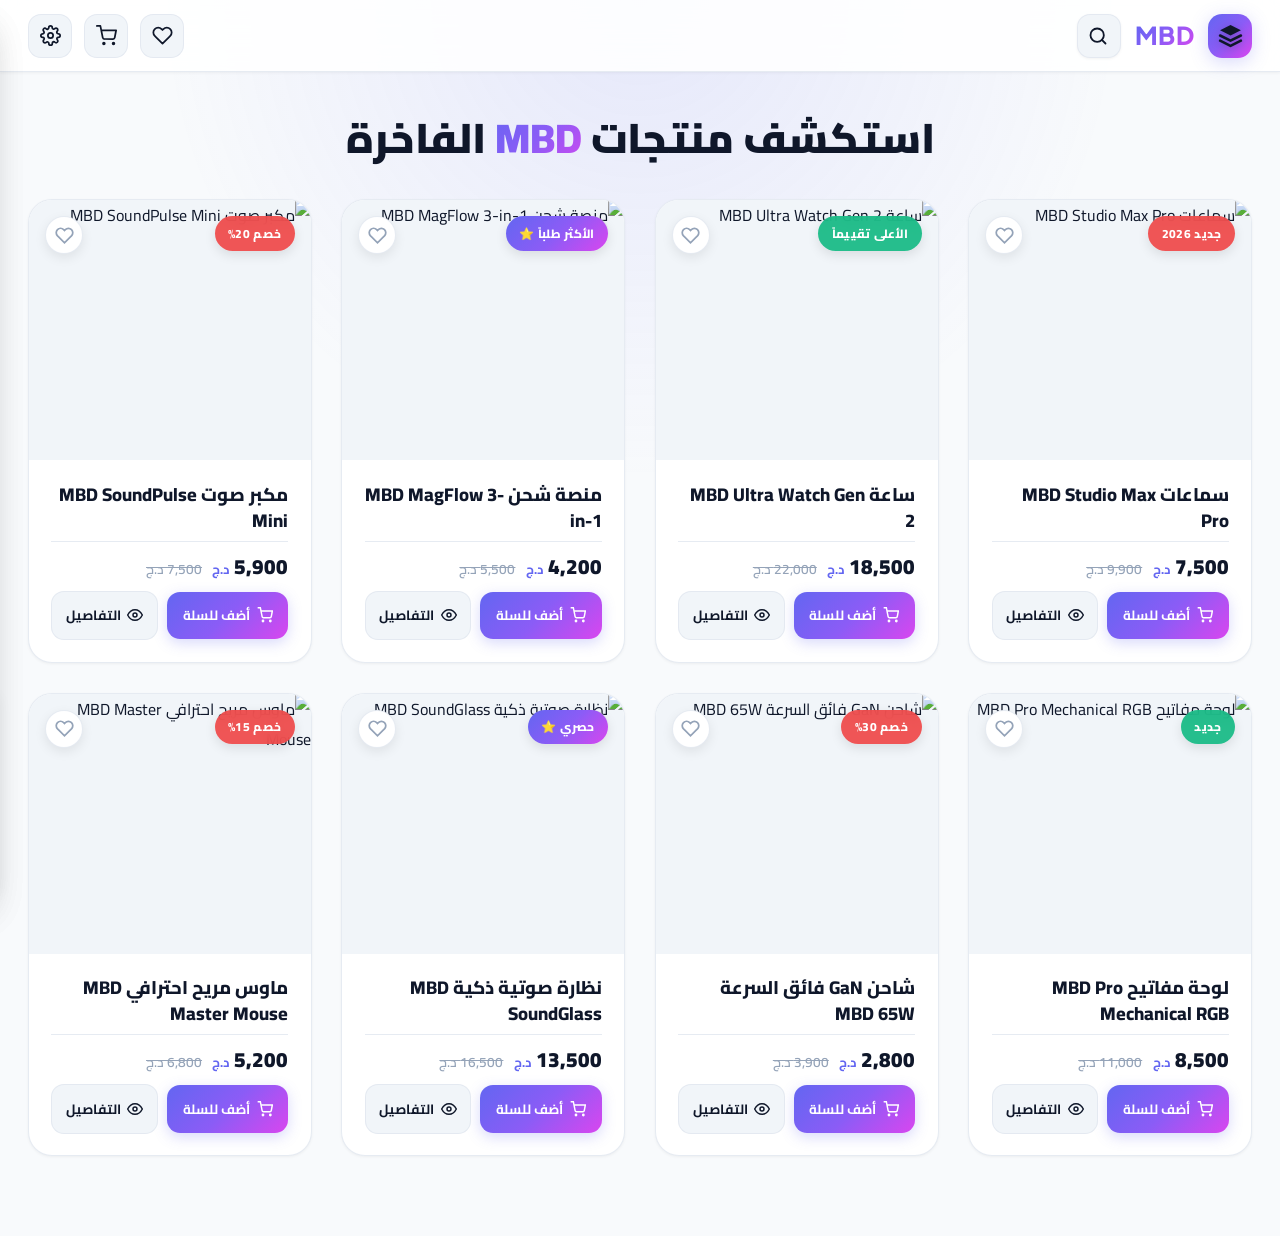
==== commit 91bdf15d: "feat: Single-column product showcase for mobile screens with progressive multi-column layout on wide" ====
--- a/index.html
+++ b/index.html
@@ -109,6 +109,11 @@
             background: transparent !important;
         }
 
+        html, body {
+            max-width: 100vw;
+            overflow-x: hidden;
+        }
+
         body {
             font-family: 'Cairo', system-ui, -apple-system, sans-serif;
             background-color: var(--bg-primary);
@@ -338,7 +343,8 @@
             display: grid;
             place-items: center;
             cursor: pointer;
-            margin-left: 0.45rem;
+            margin-inline-end: 0.45rem;
+            margin-inline-start: 0.25rem;
             flex-shrink: 0;
             opacity: 0;
             pointer-events: none;
@@ -756,27 +762,40 @@
         }
 
         /* ==================== شبكة بطاقات المنتجات (Products Grid) ==================== */
-        /* الوضع الأساسي (الشاشات الصغيرة / الهواتف): منتجين في كل سطر */
+        /* الوضع الأساسي (الشاشات الصغيرة / الهواتف): منتج واحد كامل في كل سطر لعرض فخم وتفاصيل واضحة */
         .products-grid {
             display: grid;
-            grid-template-columns: repeat(2, 1fr);
-            gap: 1rem;
+            grid-template-columns: 1fr;
+            gap: 1.5rem;
             margin-top: 2.2rem;
-        }
-
-        /* الشاشات المتوسطة (التابلت 680px وأكثر): 3 منتجات في الصف الواحد */
-        @media (min-width: 680px) {
+            max-width: 480px;
+            margin-inline: auto;
+        }
+
+        /* الشاشات اللوحية والمتوسطة (620px وأكثر): منتجين في الصف */
+        @media (min-width: 620px) {
+            .products-grid {
+                grid-template-columns: repeat(2, 1fr);
+                gap: 1.4rem;
+                max-width: 100%;
+            }
+        }
+
+        /* الشاشات المتوسطة والكبيرة (960px وأكثر): 3 منتجات في الصف */
+        @media (min-width: 960px) {
             .products-grid {
                 grid-template-columns: repeat(3, 1fr);
-                gap: 1.4rem;
-            }
-        }
-
-        /* الشاشات الكبيرة (أجهزة الحاسوب واللابتوب 1024px وأكثر): 4 منتجات في الصف الواحد */
-        @media (min-width: 1024px) {
+                gap: 1.65rem;
+                max-width: 100%;
+            }
+        }
+
+        /* الشاشات الكبيرة وأجهزة الحاسوب (1200px وأكثر): 4 منتجات في الصف */
+        @media (min-width: 1200px) {
             .products-grid {
                 grid-template-columns: repeat(4, 1fr);
-                gap: 1.75rem;
+                gap: 1.85rem;
+                max-width: 100%;
             }
         }
 
@@ -1548,6 +1567,39 @@
             border-color: rgba(239, 68, 68, 0.4);
         }
 
+        .modal-share-btn {
+            width: 50px;
+            height: 50px;
+            border-radius: 14px;
+            background: var(--bg-elevated);
+            border: 1.5px solid var(--border-color);
+            color: var(--text-muted);
+            display: grid;
+            place-items: center;
+            cursor: pointer;
+            transition: all 0.25s cubic-bezier(0.34, 1.56, 0.64, 1);
+            flex-shrink: 0;
+        }
+
+        .modal-share-btn:hover {
+            border-color: var(--accent-color);
+            color: var(--accent-color);
+            transform: translateY(-2px);
+        }
+
+        .modal-share-btn.copied {
+            background: rgba(16, 185, 129, 0.15);
+            border-color: #10b981;
+            color: #10b981;
+            transform: scale(1.05);
+        }
+
+        [data-theme="dark"] .modal-share-btn.copied {
+            background: rgba(52, 211, 153, 0.2);
+            border-color: rgba(52, 211, 153, 0.5);
+            color: #34d399;
+        }
+
         /* ==================== نافذة الشراء الفوري الزجاجية (Quick Buy Glassmorphism Modal) ==================== */
         .quick-buy-overlay {
             position: fixed;
@@ -2522,13 +2574,87 @@
 
         /* تجاوب الشاشات الصغيرة */
         @media (max-width: 768px) {
+            .header-navbar {
+                overflow-x: clip;
+            }
+
             .navbar-container {
-                padding: 0.75rem 1rem;
-                gap: 0.75rem;
-            }
-
+                padding: 0.55rem 0.65rem;
+                gap: 0.35rem;
+                position: relative;
+            }
+
+            /* ملاءمة الشعار واسم البراند للشاشات الصغيرة حتى لو كان الاسم طويلاً */
+            .brand-group {
+                gap: 0.35rem;
+                min-width: 0;
+                flex-shrink: 1;
+            }
+
+            .brand-section {
+                gap: 0.42rem;
+                min-width: 0;
+            }
+
+            .brand-logo-wrapper {
+                width: 36px;
+                height: 36px;
+                border-radius: 10px;
+                flex-shrink: 0;
+            }
+
+            .brand-name {
+                font-size: clamp(1.05rem, 3.8vw, 1.25rem);
+                letter-spacing: 0.8px;
+                max-width: clamp(75px, 26vw, 135px);
+                white-space: nowrap;
+                overflow: hidden;
+                text-overflow: ellipsis;
+            }
+
+            /* أزرار الإجراءات المتناسقة على الهواتف */
+            .actions-group {
+                gap: 0.32rem;
+                flex-shrink: 0;
+            }
+
+            .icon-btn,
+            .search-icon-btn,
+            .expandable-search-wrapper {
+                width: 38px;
+                height: 38px;
+                border-radius: 11px;
+            }
+
+            .icon-btn svg,
+            .search-icon-btn svg {
+                width: 18px;
+                height: 18px;
+            }
+
+            .wishlist-badge,
+            .cart-badge {
+                min-width: 16px;
+                height: 16px;
+                font-size: 0.65rem;
+                top: -3px;
+                right: -3px;
+                padding: 0 3px;
+            }
+
+            /* شريط البحث عند فتحه على شاشات الموبايل يغطي الهيدر كطبقة عائمة متناسقة دون كسر العرض أو إزاحة الصفحة */
             .expandable-search-wrapper.expanded {
-                width: clamp(165px, calc(100vw - 230px), 270px);
+                position: absolute;
+                top: 50%;
+                transform: translateY(-50%);
+                right: 0.5rem;
+                left: 0.5rem;
+                width: auto !important;
+                max-width: calc(100% - 1rem);
+                height: 42px;
+                z-index: 50;
+                background: var(--bg-surface-solid);
+                box-shadow: 0 4px 25px rgba(0, 0, 0, 0.25);
             }
 
             .navbar-search-input {
@@ -2540,79 +2666,90 @@
             }
 
             .products-grid {
-                /* ضمان ظهور منتجين في كل سطر على الشاشات الصغيرة مع تباعد متناسق */
-                grid-template-columns: repeat(2, 1fr) !important;
-                gap: 0.75rem;
+                /* منتج واحد في كل سطر على الهواتف مع بطاقة فخمة ورحبة */
+                grid-template-columns: 1fr !important;
+                gap: 1.5rem;
+                max-width: 460px;
+                margin-inline: auto;
             }
 
             .store-main-container {
-                padding: 0 0.85rem;
-            }
-
-            /* ملاءمة أبعاد وتفاصيل البطاقة لتتسع منتجين بجانب بعض بأناقة */
+                padding: 0 1rem;
+            }
+
+            /* ملاءمة أبعاد وتفاصيل البطاقة لتتسع منتج واحد فخم بالسطر */
             .product-card {
-                border-radius: 18px;
+                border-radius: 20px;
             }
 
             .product-media-wrapper {
-                height: 165px;
+                aspect-ratio: 1 / 1;
+                height: auto;
             }
 
             .product-badge {
-                font-size: 0.65rem;
-                padding: 0.22rem 0.55rem;
-                top: 0.5rem;
-                right: 0.5rem;
+                font-size: 0.72rem;
+                padding: 0.28rem 0.65rem;
+                top: 0.75rem;
+                right: 0.75rem;
             }
 
             .wishlist-btn {
-                width: 32px;
-                height: 32px;
-                top: 0.5rem;
-                left: 0.5rem;
+                width: 36px;
+                height: 36px;
+                top: 0.75rem;
+                left: 0.75rem;
             }
 
             .wishlist-btn svg {
-                width: 15px;
-                height: 15px;
+                width: 17px;
+                height: 17px;
             }
 
             .product-body {
-                padding: 0.85rem 0.75rem;
+                padding: 1.15rem 1rem;
             }
 
             .product-title {
-                font-size: 0.88rem;
-                margin-bottom: 0.35rem;
+                font-size: 1.12rem;
+                margin-bottom: 0.45rem;
                 display: -webkit-box;
                 -webkit-line-clamp: 2;
                 -webkit-box-orient: vertical;
                 overflow: hidden;
-                line-height: 1.35;
+                line-height: 1.4;
             }
 
             .product-category {
-                font-size: 0.68rem;
+                font-size: 0.78rem;
             }
 
             .product-rating {
-                font-size: 0.72rem;
-                gap: 2px;
+                font-size: 0.78rem;
+                gap: 3px;
             }
 
             .rating-reviews {
-                display: none;
+                display: inline;
+                font-size: 0.75rem;
             }
 
             .product-description {
-                display: none; /* إخفاء الوصف المطول على الهواتف لتبقى البطاقتان متناسقتين في الارتفاع */
+                display: -webkit-box;
+                -webkit-line-clamp: 2;
+                -webkit-box-orient: vertical;
+                overflow: hidden;
+                font-size: 0.82rem;
+                color: var(--text-muted);
+                line-height: 1.45;
+                margin-bottom: 0.6rem;
             }
 
             .product-footer {
                 flex-direction: column;
                 align-items: stretch;
-                gap: 0.5rem;
-                padding-top: 0.5rem;
+                gap: 0.75rem;
+                padding-top: 0.65rem;
             }
 
             .price-box {
@@ -2622,32 +2759,50 @@
             }
 
             .price-current {
-                font-size: 1.05rem;
+                font-size: 1.25rem;
+                font-weight: 800;
             }
 
             .price-old {
-                font-size: 0.75rem;
+                font-size: 0.85rem;
             }
 
             .product-card-actions {
                 display: flex;
-                gap: 0.35rem;
+                flex-direction: row;
+                gap: 0.5rem;
                 width: 100%;
             }
 
-            .product-card-actions .add-to-cart-btn,
+            .product-card-actions .add-to-cart-btn {
+                flex: 1.25;
+                padding: 0.68rem 0.85rem;
+                font-size: 0.84rem;
+                font-weight: 700;
+                border-radius: 12px;
+                gap: 0.4rem;
+                justify-content: center;
+                box-sizing: border-box;
+                white-space: nowrap;
+            }
+
             .product-card-actions .details-btn {
-                width: auto;
-                padding: 0.52rem 0.25rem;
-                font-size: 0.72rem;
-                border-radius: 10px;
-                gap: 0.2rem;
+                flex: 0.75;
+                padding: 0.68rem 0.75rem;
+                font-size: 0.84rem;
+                font-weight: 700;
+                border-radius: 12px;
+                gap: 0.4rem;
+                justify-content: center;
+                box-sizing: border-box;
+                white-space: nowrap;
             }
 
             .product-card-actions .add-to-cart-btn svg,
             .product-card-actions .details-btn svg {
-                width: 13px;
-                height: 13px;
+                width: 15px;
+                height: 15px;
+                flex-shrink: 0;
             }
 
             /* تجاوب نافذة تفاصيل المنتج على الموبايل */
@@ -2679,13 +2834,19 @@
             .modal-buy-fav-row {
                 display: flex;
                 align-items: center;
-                gap: 0.65rem;
+                gap: 0.55rem;
                 width: 100%;
             }
 
             .modal-buy-now-btn {
                 flex: 1;
                 width: auto;
+            }
+
+            .modal-fav-btn,
+            .modal-share-btn {
+                width: 46px;
+                height: 46px;
             }
 
             .quick-buy-modal {
@@ -3334,6 +3495,9 @@
                                 <button type="button" class="modal-fav-btn" id="modalFavBtn" title="إضافة للمفضلة">
                                     <svg width="20" height="20" viewBox="0 0 24 24" fill="none" stroke="currentColor" stroke-width="2.2"><path d="M20.84 4.61a5.5 5.5 0 0 0-7.78 0L12 5.67l-1.06-1.06a5.5 5.5 0 0 0-7.78 7.78l1.06 1.06L12 21.23l7.78-7.78 1.06-1.06a5.5 5.5 0 0 0 0-7.78z"></path></svg>
                                 </button>
+                                <button type="button" class="modal-share-btn" id="modalShareBtn" title="نسخ رابط المنتج">
+                                    <svg width="20" height="20" viewBox="0 0 24 24" fill="none" stroke="currentColor" stroke-width="2.2" stroke-linecap="round" stroke-linejoin="round"><path d="M10 13a5 5 0 0 0 7.54.54l3-3a5 5 0 0 0-7.07-7.07l-1.72 1.71"></path><path d="M14 11a5 5 0 0 0-7.54-.54l-3 3a5 5 0 0 0 7.07 7.07l1.71-1.71"></path></svg>
+                                </button>
                             </div>
                         </div>
 
@@ -3656,6 +3820,8 @@
                 btn_add_cart: "أضف للسلة",
                 btn_details: "التفاصيل",
                 btn_quick_buy: "الشراء الفوري ⚡",
+                btn_share_product: "نسخ رابط المنتج",
+                toast_link_copied: "تم نسخ رابط المنتج بنجاح! 📋",
                 modal_in_stock: "متوفر في المخزون (شحن فوري)",
                 modal_desc_heading: "وصف المنتج",
                 modal_specs_heading: "أبرز المواصفات والمميزات",
@@ -3754,6 +3920,8 @@
                 btn_add_cart: "Ajouter au panier",
                 btn_details: "Détails",
                 btn_quick_buy: "Achat Rapide ⚡",
+                btn_share_product: "Copier le lien du produit",
+                toast_link_copied: "Lien du produit copié avec succès ! 📋",
                 modal_in_stock: "En stock (Expédition immédiate)",
                 modal_desc_heading: "Description du produit",
                 modal_specs_heading: "Caractéristiques principales",
@@ -3852,6 +4020,8 @@
                 btn_add_cart: "Add to Cart",
                 btn_details: "Details",
                 btn_quick_buy: "Quick Buy ⚡",
+                btn_share_product: "Copy product link",
+                toast_link_copied: "Product link copied successfully! 📋",
                 modal_in_stock: "In Stock (Instant Dispatch)",
                 modal_desc_heading: "Product Description",
                 modal_specs_heading: "Key Specifications",
@@ -3999,6 +4169,12 @@
             if (cartNavBtn && t.nav_tooltip_cart) cartNavBtn.setAttribute('data-tooltip', t.nav_tooltip_cart);
             if (settingsNavBtn && t.nav_tooltip_settings) settingsNavBtn.setAttribute('data-tooltip', t.nav_tooltip_settings);
             if (searchToggleBtn && t.nav_tooltip_search) searchToggleBtn.setAttribute('data-tooltip', t.nav_tooltip_search);
+
+            // تلميحات أزرار نافذة المنتج
+            const modalFavBtn = document.getElementById('modalFavBtn');
+            const modalShareBtn = document.getElementById('modalShareBtn');
+            if (modalFavBtn && t.btn_modal_fav) modalFavBtn.setAttribute('title', t.btn_modal_fav);
+            if (modalShareBtn && t.btn_share_product) modalShareBtn.setAttribute('title', t.btn_share_product);
 
             // نصوص زر العملة في قائمة الإعدادات
             const currDzdSymbolEl = document.querySelector('#currDzdBtn .curr-symbol');
@@ -4760,6 +4936,7 @@
         const modalAddToCartBtn = document.getElementById('modalAddToCartBtn');
         const modalBuyNowBtn = document.getElementById('modalBuyNowBtn');
         const modalFavBtn = document.getElementById('modalFavBtn');
+        const modalShareBtn = document.getElementById('modalShareBtn');
 
         let currentModalProductId = null;
         let currentModalQty = 1;
@@ -4819,6 +4996,10 @@
                     <span>${spec}</span>
                 </li>
             `).join('');
+
+            if (modalShareBtn) {
+                modalShareBtn.title = (translations[lang] || translations.ar).btn_share_product || "نسخ رابط المنتج";
+            }
         }
 
         // دالة فتح نافذة تفاصيل المنتج
@@ -5570,6 +5751,13 @@
             }
         });
 
+        // زر نسخ رابط المنتج من داخل النافذة
+        if (modalShareBtn) {
+            modalShareBtn.addEventListener('click', () => {
+                copyProductLink(currentModalProductId);
+            });
+        }
+
         // أحداث إغلاق النافذة
         closeProductModalBtn.addEventListener('click', closeProductModal);
         productModalOverlay.addEventListener('click', (e) => {
@@ -5884,11 +6072,86 @@
             }, 2500);
         }
 
+        // ==================== ميزة نسخ رابط المنتج والرابط المباشر (Deep Linking) ====================
+        function copyProductLink(productId) {
+            const id = productId || currentModalProductId;
+            if (!id) return;
+
+            // توليد الرابط المباشر للمنتج باستخدام query parameter '?product=id'
+            const url = new URL(window.location.href);
+            url.searchParams.set('product', id);
+            url.hash = '';
+            const finalUrl = url.toString();
+
+            function onCopySuccess() {
+                if (modalShareBtn) {
+                    modalShareBtn.classList.add('copied');
+                    const origHtml = modalShareBtn.innerHTML;
+                    modalShareBtn.innerHTML = `<svg width="20" height="20" viewBox="0 0 24 24" fill="none" stroke="currentColor" stroke-width="2.5" stroke-linecap="round" stroke-linejoin="round"><polyline points="20 6 9 17 4 12"></polyline></svg>`;
+                    setTimeout(() => {
+                        modalShareBtn.classList.remove('copied');
+                        modalShareBtn.innerHTML = origHtml;
+                    }, 1800);
+                }
+                const t = translations[currentLanguage] || translations.ar;
+                showToast(t.toast_link_copied || "تم نسخ رابط المنتج بنجاح! 📋");
+            }
+
+            if (navigator.clipboard && window.isSecureContext) {
+                navigator.clipboard.writeText(finalUrl).then(onCopySuccess).catch(() => fallbackCopy(finalUrl, onCopySuccess));
+            } else {
+                fallbackCopy(finalUrl, onCopySuccess);
+            }
+        }
+
+        function fallbackCopy(text, cb) {
+            const ta = document.createElement("textarea");
+            ta.value = text;
+            ta.style.position = "fixed";
+            ta.style.left = "-9999px";
+            ta.style.top = "-9999px";
+            document.body.appendChild(ta);
+            ta.focus();
+            ta.select();
+            try {
+                document.execCommand('copy');
+                if (cb) cb();
+            } catch (e) {
+                console.error("Fallback copy error", e);
+            }
+            document.body.removeChild(ta);
+        }
+
+        function checkDeepLinkProduct() {
+            try {
+                const params = new URLSearchParams(window.location.search);
+                let pId = params.get('product');
+                if (!pId && window.location.hash.startsWith('#product-')) {
+                    pId = window.location.hash.replace('#product-', '');
+                }
+                if (pId) {
+                    const productId = parseInt(pId);
+                    if (!isNaN(productId)) {
+                        setTimeout(() => {
+                            const card = document.getElementById(`product-${productId}`);
+                            if (card) {
+                                card.scrollIntoView({ behavior: 'smooth', block: 'center' });
+                            }
+                            openProductModal(productId);
+                        }, 400);
+                    }
+                }
+            } catch (err) {
+                console.error("Deep link error", err);
+            }
+        }
+
         // تشغيل التهيئة الأولية الكاملة للمتجر والإعدادات
         initTheme();
         selectLanguage(currentLanguage, true);
         selectCurrency(currentCurrency, true);
         updateAllPrices();
+        checkDeepLinkProduct();
     </script>
 </body>
 </html>
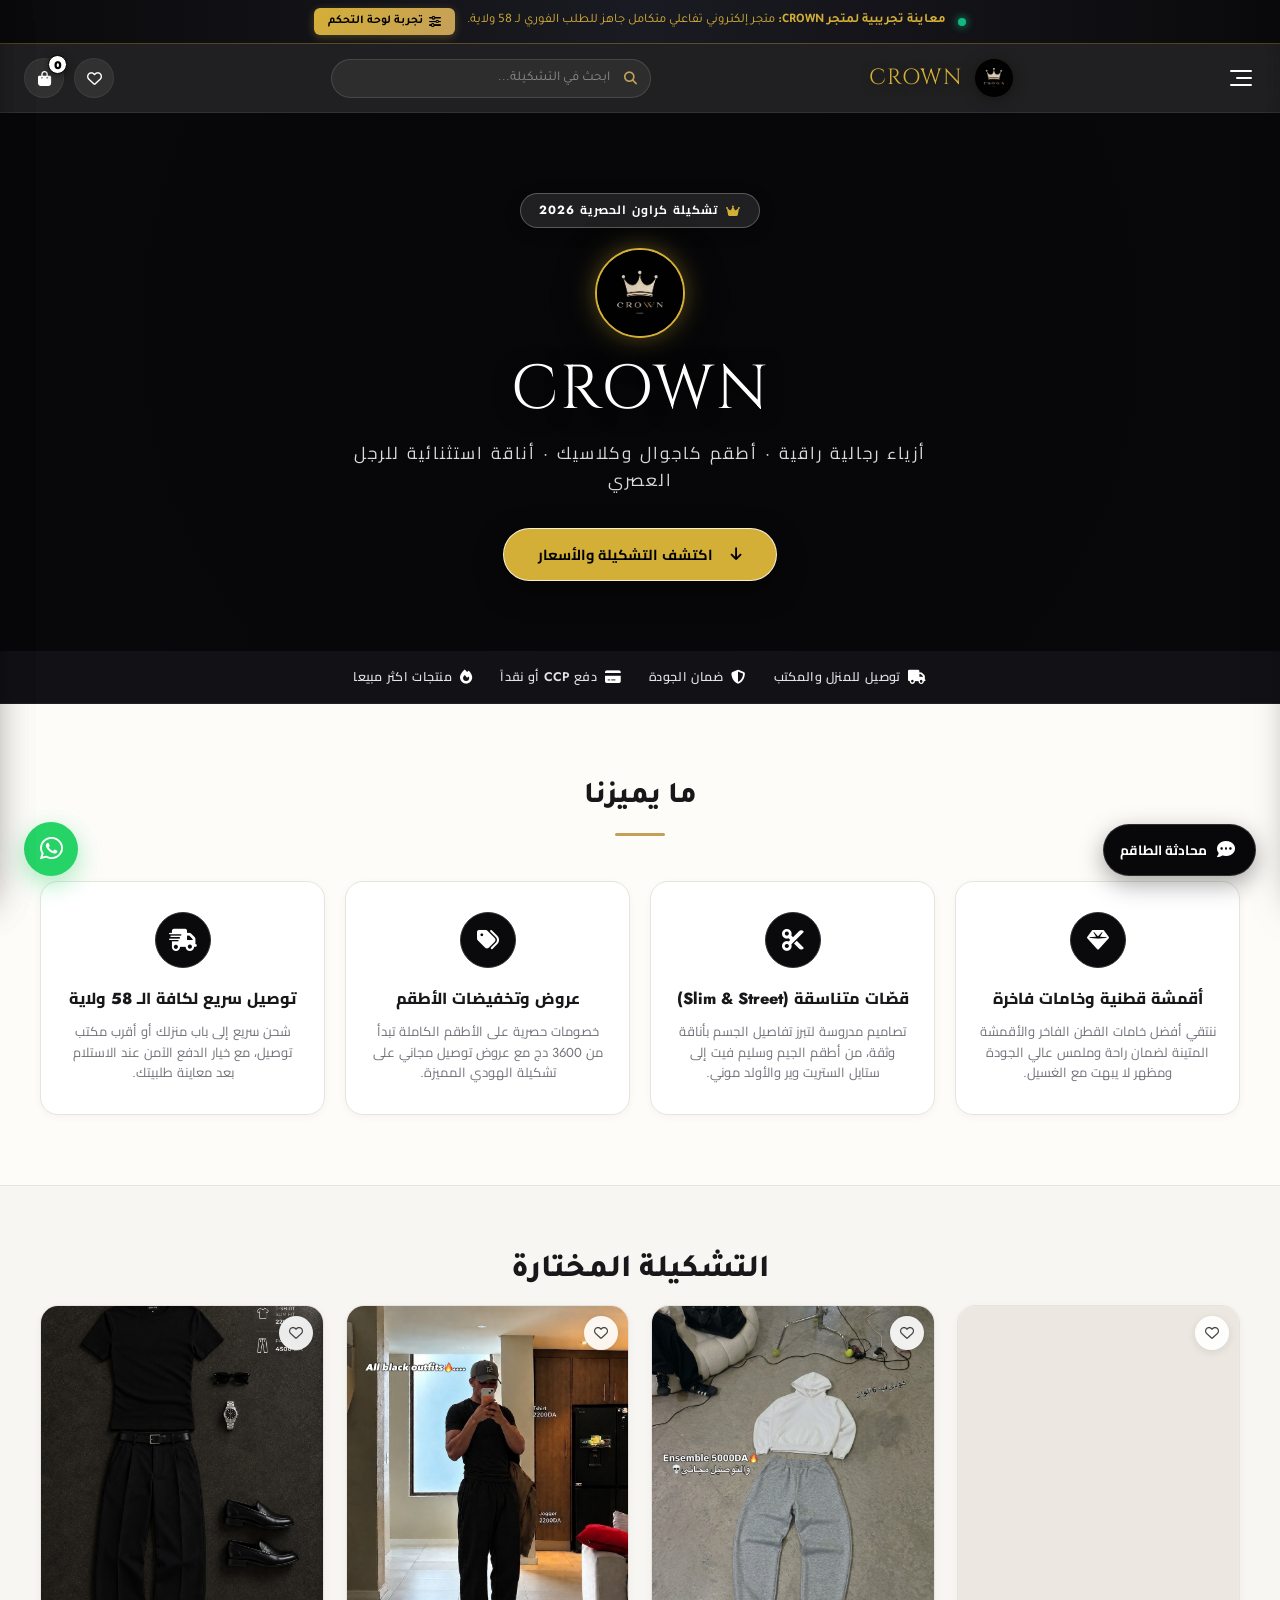
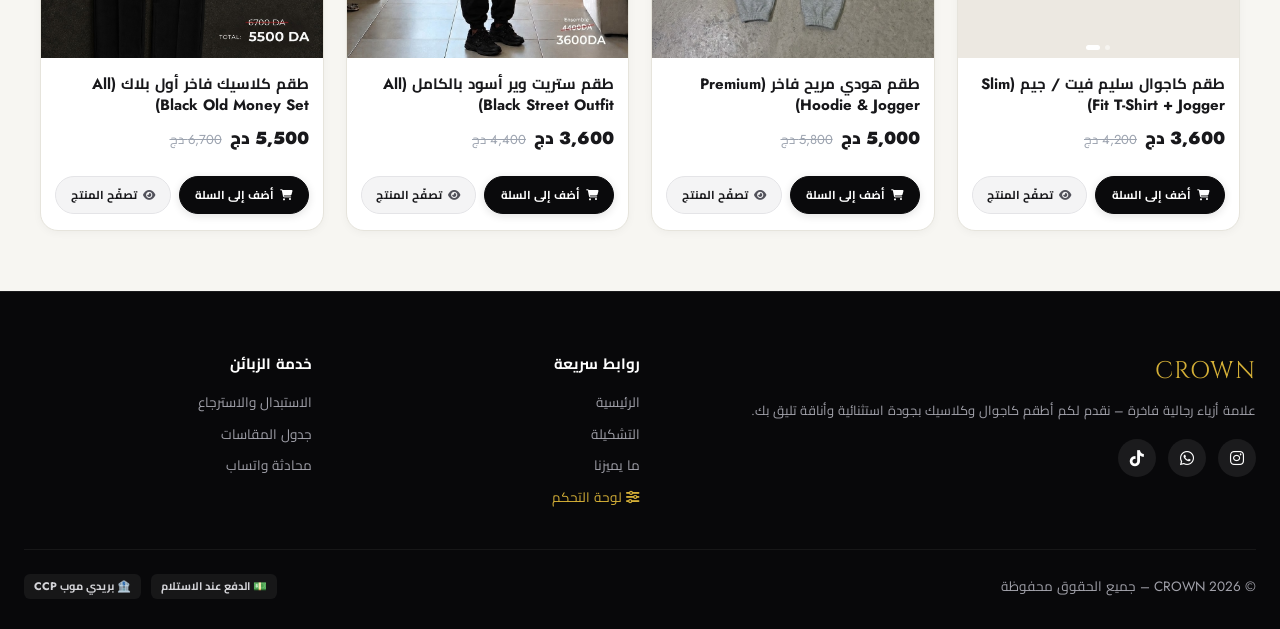
==== commit ca9bdde3: "Deploy CROWN Store to GitHub Pages" ====
--- a/index.html
+++ b/index.html
@@ -1,6157 +1,2093 @@
 <!DOCTYPE html>
-<html lang="ar" dir="rtl" data-theme="light">
+<html lang="ar" dir="rtl">
 <head>
-    <meta charset="UTF-8">
-    <meta name="viewport" content="width=device-width, initial-scale=1.0">
-    <title>متجر MBD الإلكتروني | متجرك الرقمي الفاخر</title>
-    <!-- خطوط جوجل: Cairo و Plus Jakarta Sans -->
-    <link rel="preconnect" href="https://fonts.googleapis.com">
-    <link rel="preconnect" href="https://fonts.gstatic.com" crossorigin>
-    <link href="https://fonts.googleapis.com/css2?family=Cairo:wght@400;500;600;700;800;900&family=Plus+Jakarta+Sans:wght@600;700;800&display=swap" rel="stylesheet">
-    <style>
-        :root {
-            /* نظام ألوان الوضع المضيء */
-            --bg-primary: #f8fafc;
-            --bg-surface: rgba(255, 255, 255, 0.88);
-            --bg-surface-solid: #ffffff;
-            --bg-elevated: #f1f5f9;
-            --border-color: rgba(226, 232, 240, 0.85);
-            --border-highlight: rgba(99, 102, 241, 0.4);
-            --text-primary: #0f172a;
-            --text-secondary: #64748b;
-            --text-muted: #94a3b8;
-            --accent-gradient: linear-gradient(135deg, #6366f1 0%, #8b5cf6 50%, #d946ef 100%);
-            --accent-color: #6366f1;
-            --accent-hover: #4f46e5;
-            --accent-glow: rgba(99, 102, 241, 0.25);
-            --success-color: #10b981;
-            --danger-color: #ef4444;
-            --warning-color: #f59e0b;
-            --shadow-sm: 0 1px 3px rgba(0, 0, 0, 0.05);
-            --shadow-md: 0 10px 25px -5px rgba(0, 0, 0, 0.07), 0 8px 10px -6px rgba(0, 0, 0, 0.04);
-            --shadow-lg: 0 20px 35px -10px rgba(0, 0, 0, 0.12);
-            --ambient-glow: radial-gradient(circle at 50% 0%, rgba(99, 102, 241, 0.12) 0%, transparent 60%);
-            --search-kbd-bg: #e2e8f0;
-            --search-kbd-text: #475569;
-            --badge-bg: rgba(99, 102, 241, 0.1);
-        }
-
-        [data-theme="dark"] {
-            /* نظام ألوان الوضع المظلم */
-            --bg-primary: #0a0e17;
-            --bg-surface: rgba(15, 23, 42, 0.85);
-            --bg-surface-solid: #0f172a;
-            --bg-elevated: #1e293b;
-            --border-color: rgba(255, 255, 255, 0.08);
-            --border-highlight: rgba(129, 140, 248, 0.45);
-            --text-primary: #f8fafc;
-            --text-secondary: #94a3b8;
-            --text-muted: #64748b;
-            --accent-gradient: linear-gradient(135deg, #818cf8 0%, #a78bfa 50%, #f472b6 100%);
-            --accent-color: #818cf8;
-            --accent-hover: #6366f1;
-            --accent-glow: rgba(129, 140, 248, 0.35);
-            --success-color: #34d399;
-            --danger-color: #f87171;
-            --warning-color: #fbbf24;
-            --shadow-sm: 0 1px 3px rgba(0, 0, 0, 0.3);
-            --shadow-md: 0 12px 28px -5px rgba(0, 0, 0, 0.5);
-            --shadow-lg: 0 24px 45px -10px rgba(0, 0, 0, 0.7);
-            --ambient-glow: radial-gradient(circle at 50% 0%, rgba(129, 140, 248, 0.18) 0%, transparent 65%);
-            --search-kbd-bg: #1e293b;
-            --search-kbd-text: #94a3b8;
-            --badge-bg: rgba(129, 140, 248, 0.15);
-        }
-
-        * {
-            box-sizing: border-box;
-            margin: 0;
-            padding: 0;
-            -webkit-tap-highlight-color: transparent;
-            scrollbar-width: none !important; /* إخفاء شريط التمرير في Firefox */
-            -ms-overflow-style: none !important; /* إخفاء شريط التمرير في Edge و IE */
-        }
-
-        /* إخفاء شريط التمرير بالكامل في Chrome و Safari و Edge و Opera */
-        *::-webkit-scrollbar,
-        html::-webkit-scrollbar,
-        body::-webkit-scrollbar {
-            display: none !important;
-            width: 0 !important;
-            height: 0 !important;
-            background: transparent !important;
-        }
-
-        html, body,
-        .quick-buy-modal,
-        .product-modal-container,
-        .cart-items-list,
-        .wishlist-items-list,
-        .cart-drawer,
-        .wishlist-drawer,
-        .qb-options-list,
-        .modal-thumbnails-row {
-            scrollbar-width: none !important;
-            -ms-overflow-style: none !important;
-        }
-
-        .quick-buy-modal::-webkit-scrollbar,
-        .product-modal-container::-webkit-scrollbar,
-        .cart-items-list::-webkit-scrollbar,
-        .wishlist-items-list::-webkit-scrollbar,
-        .cart-drawer::-webkit-scrollbar,
-        .wishlist-drawer::-webkit-scrollbar,
-        .qb-options-list::-webkit-scrollbar,
-        .modal-thumbnails-row::-webkit-scrollbar {
-            display: none !important;
-            width: 0 !important;
-            height: 0 !important;
-            background: transparent !important;
-        }
-
-        html, body {
-            max-width: 100vw;
-            overflow-x: hidden;
-        }
-
-        body {
-            font-family: 'Cairo', system-ui, -apple-system, sans-serif;
-            background-color: var(--bg-primary);
-            color: var(--text-primary);
-            min-height: 100vh;
-            overflow-x: hidden;
-            transition: background-color 0.35s cubic-bezier(0.4, 0, 0.2, 1), color 0.35s cubic-bezier(0.4, 0, 0.2, 1);
-            position: relative;
-        }
-
-        body::before {
-            content: '';
-            position: fixed;
-            top: 0;
-            left: 0;
-            right: 0;
-            height: 480px;
-            background: var(--ambient-glow);
-            pointer-events: none;
-            z-index: 0;
-            transition: background 0.4s ease;
-        }
-
-        /* ==================== الشريط العلوي (Top Navbar) ==================== */
-        .header-navbar {
-            position: sticky;
-            top: 0;
-            z-index: 100;
-            backdrop-filter: blur(20px);
-            -webkit-backdrop-filter: blur(20px);
-            background: var(--bg-surface);
-            border-bottom: 1px solid var(--border-color);
-            transition: background 0.35s ease, border-color 0.35s ease, box-shadow 0.35s ease;
-            box-shadow: var(--shadow-sm);
-        }
-
-        .navbar-container {
-            max-width: 1380px;
-            margin: 0 auto;
-            padding: 0.85rem 1.75rem;
-            display: flex;
-            align-items: center;
-            justify-content: space-between;
-            gap: 1.5rem;
-        }
-
-        /* الشعار واسم البراند */
-        .brand-section {
-            display: flex;
-            align-items: center;
-            gap: 0.85rem;
-            text-decoration: none;
-            color: inherit;
-            user-select: none;
-            flex-shrink: 0;
-        }
-
-        .brand-logo-wrapper {
-            position: relative;
-            width: 44px;
-            height: 44px;
-            display: grid;
-            place-items: center;
-            border-radius: 14px;
-            background: var(--accent-gradient);
-            box-shadow: 0 4px 18px var(--accent-glow);
-            transition: transform 0.3s cubic-bezier(0.34, 1.56, 0.64, 1), box-shadow 0.3s ease;
-        }
-
-        .brand-section:hover .brand-logo-wrapper {
-            transform: scale(1.06) rotate(-3deg);
-            box-shadow: 0 8px 24px var(--accent-glow);
-        }
-
-        .brand-logo-svg {
-            width: 25px;
-            height: 25px;
-            fill: #ffffff;
-            filter: drop-shadow(0 2px 4px rgba(0,0,0,0.2));
-        }
-
-        .brand-info {
-            display: flex;
-            flex-direction: column;
-            line-height: 1.15;
-        }
-
-        .brand-name {
-            font-family: 'Plus Jakarta Sans', sans-serif;
-            font-weight: 800;
-            font-size: 1.55rem;
-            letter-spacing: 0.5px;
-            background: var(--accent-gradient);
-            -webkit-background-clip: text;
-            -webkit-text-fill-color: transparent;
-            display: flex;
-            align-items: center;
-            gap: 0.4rem;
-        }
-
-        .brand-tag {
-            font-size: 0.65rem;
-            font-weight: 700;
-            padding: 0.15rem 0.45rem;
-            background: var(--bg-elevated);
-            color: var(--accent-color);
-            border: 1px solid var(--border-color);
-            border-radius: 6px;
-            letter-spacing: 0.5px;
-            text-transform: uppercase;
-            -webkit-text-fill-color: initial;
-        }
-
-        .brand-subtext {
-            font-size: 0.72rem;
-            color: var(--text-muted);
-            font-weight: 600;
-        }
-
-        /* مجموعة الشعار وزر البحث المجاور له */
-        .brand-group {
-            display: flex;
-            align-items: center;
-            gap: 0.85rem;
-        }
-
-        /* ==================== شريط البحث المتمدد في الهيدر ==================== */
-        .expandable-search-wrapper {
-            position: relative;
-            display: flex;
-            align-items: center;
-            width: 44px;
-            height: 44px;
-            background: var(--bg-elevated);
-            border: 1.5px solid var(--border-color);
-            border-radius: 13px;
-            overflow: hidden;
-            transition: width 0.38s cubic-bezier(0.34, 1.56, 0.64, 1), 
-                        background-color 0.25s ease, 
-                        border-color 0.25s ease, 
-                        box-shadow 0.25s ease;
-            box-shadow: var(--shadow-sm);
-            flex-shrink: 0;
-        }
-
-        .expandable-search-wrapper:hover {
-            border-color: var(--accent-color);
-        }
-
-        /* حالة التمدد إلى اليسار لوسط الشريط */
-        .expandable-search-wrapper.expanded {
-            width: clamp(280px, 34vw, 450px);
-            background: var(--bg-surface-solid);
-            border-color: var(--accent-color);
-            box-shadow: 0 4px 20px var(--accent-glow);
-        }
-
-        /* زر أيقونة البحث الأساسي */
-        .search-icon-btn {
-            width: 44px;
-            height: 44px;
-            background: transparent;
-            border: none;
-            outline: none;
-            display: grid;
-            place-items: center;
-            color: var(--text-primary);
-            cursor: pointer;
-            flex-shrink: 0;
-            transition: color 0.25s ease, transform 0.25s cubic-bezier(0.34, 1.56, 0.64, 1);
-            z-index: 2;
-        }
-
-        .search-icon-btn svg {
-            width: 20px;
-            height: 20px;
-            stroke-width: 2.2;
-            transition: transform 0.3s cubic-bezier(0.34, 1.56, 0.64, 1);
-        }
-
-        .expandable-search-wrapper:hover .search-icon-btn svg {
-            transform: scale(1.1);
-        }
-
-        .expandable-search-wrapper.expanded .search-icon-btn {
-            color: var(--accent-color);
-        }
-
-        /* حقل الإدخال النصي داخل الشريط المتمدد */
-        .navbar-search-input {
-            flex: 1;
-            height: 100%;
-            background: transparent;
-            border: none;
-            outline: none;
-            font-family: inherit;
-            font-size: 0.95rem;
-            font-weight: 600;
-            color: var(--text-primary);
-            padding: 0 0.5rem 0 0.25rem;
-            opacity: 0;
-            pointer-events: none;
-            transition: opacity 0.22s ease 0.1s;
-            min-width: 0;
-        }
-
-        .navbar-search-input::placeholder {
-            color: var(--text-muted);
-            font-size: 0.88rem;
-            font-weight: 500;
-        }
-
-        .expandable-search-wrapper.expanded .navbar-search-input {
-            opacity: 1;
-            pointer-events: auto;
-        }
-
-        /* زر الإغلاق والمسح ✕ */
-        .search-action-clear {
-            width: 28px;
-            height: 28px;
-            background: var(--bg-elevated);
-            border: none;
-            border-radius: 8px;
-            color: var(--text-muted);
-            font-size: 0.82rem;
-            display: grid;
-            place-items: center;
-            cursor: pointer;
-            margin-inline-end: 0.45rem;
-            margin-inline-start: 0.25rem;
-            flex-shrink: 0;
-            opacity: 0;
-            pointer-events: none;
-            transform: scale(0.8);
-            transition: all 0.2s cubic-bezier(0.34, 1.56, 0.64, 1);
-        }
-
-        .search-action-clear:hover {
-            background: var(--border-color);
-            color: var(--text-primary);
-            transform: scale(1.05);
-        }
-
-        .expandable-search-wrapper.expanded .search-action-clear {
-            opacity: 1;
-            pointer-events: auto;
-            transform: scale(1);
-        }
-
-        /* أزرار الإجراءات في الشريط */
-        .actions-group {
-            display: flex;
-            align-items: center;
-            gap: 0.75rem;
-            flex-shrink: 0;
-        }
-
-        .icon-btn {
-            position: relative;
-            width: 44px;
-            height: 44px;
-            border-radius: 13px;
-            border: 1.5px solid var(--border-color);
-            background: var(--bg-elevated);
-            color: var(--text-primary);
-            display: grid;
-            place-items: center;
-            cursor: pointer;
-            outline: none;
-            transition: all 0.25s cubic-bezier(0.4, 0, 0.2, 1);
-        }
-
-        .icon-btn:hover {
-            background: var(--bg-surface-solid);
-            border-color: var(--accent-color);
-            box-shadow: 0 4px 16px var(--accent-glow);
-            transform: translateY(-2px);
-        }
-
-        .icon-btn:active {
-            transform: translateY(0) scale(0.96);
-        }
-
-        .icon-btn svg {
-            width: 21px;
-            height: 21px;
-            stroke-width: 2;
-            transition: transform 0.4s cubic-bezier(0.34, 1.56, 0.64, 1), stroke 0.25s ease;
-        }
-
-        /* زر السلة والمفضلة مع شارات العداد */
-        .cart-btn-wrapper,
-        .wishlist-nav-wrapper {
-            position: relative;
-        }
-
-        .cart-badge,
-        .wishlist-badge {
-            position: absolute;
-            top: -5px;
-            right: -5px;
-            color: #ffffff;
-            font-size: 0.7rem;
-            font-weight: 800;
-            width: 20px;
-            height: 20px;
-            border-radius: 50%;
-            display: grid;
-            place-items: center;
-            border: 2px solid var(--bg-surface-solid);
-            transform: scale(0);
-            transition: transform 0.3s cubic-bezier(0.34, 1.56, 0.64, 1);
-        }
-
-        .cart-badge {
-            background: var(--accent-gradient);
-            box-shadow: 0 2px 8px var(--accent-glow);
-        }
-
-        .wishlist-badge {
-            background: linear-gradient(135deg, #ef4444 0%, #f43f5e 100%);
-            box-shadow: 0 2px 8px rgba(239, 68, 68, 0.35);
-        }
-
-        .cart-badge.has-items,
-        .wishlist-badge.has-items {
-            transform: scale(1);
-        }
-
-        .cart-badge.bump,
-        .wishlist-badge.bump {
-            animation: badgeBump 0.35s ease;
-        }
-
-        .wishlist-nav-btn:hover svg {
-            stroke: var(--danger-color);
-            fill: rgba(239, 68, 68, 0.15);
-            transform: scale(1.12);
-        }
-
-        @keyframes badgeBump {
-            0% { transform: scale(1); }
-            50% { transform: scale(1.35); }
-            100% { transform: scale(1); }
-        }
-
-        /* زر الإعدادات */
-        .settings-btn:hover svg {
-            transform: rotate(60deg);
-            stroke: var(--accent-color);
-        }
-
-        /* زر الثيم */
-        .theme-btn {
-            overflow: hidden;
-        }
-
-        .theme-btn .icon-sun,
-        .theme-btn .icon-moon {
-            position: absolute;
-            transition: all 0.4s cubic-bezier(0.34, 1.56, 0.64, 1);
-        }
-
-        [data-theme="light"] .theme-btn .icon-moon {
-            opacity: 1;
-            transform: rotate(0) scale(1);
-        }
-        [data-theme="light"] .theme-btn .icon-sun {
-            opacity: 0;
-            transform: rotate(90deg) scale(0.3);
-        }
-
-        [data-theme="dark"] .theme-btn .icon-moon {
-            opacity: 0;
-            transform: rotate(-90deg) scale(0.3);
-        }
-        [data-theme="dark"] .theme-btn .icon-sun {
-            opacity: 1;
-            transform: rotate(0) scale(1);
-            color: #facc15;
-            stroke: #facc15;
-        }
-
-        /* القائمة المنسدلة للإعدادات المطورة */
-        .settings-dropdown {
-            position: absolute;
-            top: calc(100% + 14px);
-            left: 0;
-            width: 310px;
-            max-width: calc(100vw - 28px);
-            background: var(--bg-surface-solid);
-            border: 1px solid var(--border-color);
-            border-radius: 20px;
-            box-shadow: 0 20px 45px -10px rgba(0, 0, 0, 0.35), 0 0 25px rgba(0, 0, 0, 0.08);
-            backdrop-filter: blur(20px);
-            -webkit-backdrop-filter: blur(20px);
-            padding: 1.15rem;
-            display: none;
-            flex-direction: column;
-            gap: 1.1rem;
-            z-index: 150;
-            animation: fadeInDown 0.22s cubic-bezier(0.16, 1, 0.3, 1);
-        }
-
-        [dir="ltr"] .settings-dropdown {
-            left: auto;
-            right: 0;
-        }
-
-        .settings-dropdown.active {
-            display: flex;
-        }
-
-        .settings-header {
-            display: flex;
-            align-items: center;
-            justify-content: space-between;
-            padding-bottom: 0.75rem;
-            border-bottom: 1px solid var(--border-color);
-        }
-
-        .settings-header-title {
-            display: flex;
-            align-items: center;
-            gap: 0.55rem;
-            font-size: 0.92rem;
-            font-weight: 700;
-            color: var(--text-primary);
-        }
-
-        .settings-header-title svg {
-            width: 17px;
-            height: 17px;
-            color: var(--accent-color);
-        }
-
-        .settings-badge {
-            font-size: 0.68rem;
-            font-weight: 800;
-            padding: 0.18rem 0.5rem;
-            background: rgba(99, 102, 241, 0.14);
-            color: var(--accent-color);
-            border-radius: 6px;
-            border: 1px solid rgba(99, 102, 241, 0.25);
-            letter-spacing: 0.5px;
-        }
-
-        .settings-group {
-            display: flex;
-            flex-direction: column;
-            gap: 0.5rem;
-        }
-
-        .settings-group-label {
-            display: flex;
-            align-items: center;
-            gap: 0.5rem;
-            font-size: 0.8rem;
-            font-weight: 700;
-            color: var(--text-secondary);
-        }
-
-        .settings-group-label svg {
-            width: 15px;
-            height: 15px;
-            color: var(--accent-color);
-        }
-
-        .settings-segmented-control {
-            display: flex;
-            background: var(--bg-elevated);
-            border: 1px solid var(--border-color);
-            border-radius: 12px;
-            padding: 4px;
-            gap: 4px;
-        }
-
-        .settings-seg-btn {
-            flex: 1;
-            display: flex;
-            align-items: center;
-            justify-content: center;
-            gap: 0.45rem;
-            padding: 0.55rem 0.35rem;
-            border: none;
-            background: transparent;
-            color: var(--text-secondary);
-            font-size: 0.8rem;
-            font-weight: 600;
-            font-family: inherit;
-            border-radius: 9px;
-            cursor: pointer;
-            transition: all 0.2s cubic-bezier(0.16, 1, 0.3, 1);
-            user-select: none;
-        }
-
-        .settings-seg-btn svg {
-            width: 14px;
-            height: 14px;
-            stroke-width: 2.2;
-        }
-
-        .settings-seg-btn .curr-symbol {
-            font-weight: 800;
-            font-size: 0.95rem;
-        }
-
-        .settings-seg-btn:hover:not(.active) {
-            background: rgba(255, 255, 255, 0.08);
-            color: var(--text-primary);
-        }
-
-        .settings-seg-btn.active {
-            background: var(--accent-color);
-            color: #ffffff;
-            box-shadow: 0 4px 14px var(--accent-glow);
-            font-weight: 700;
-        }
-
-        .settings-seg-btn.active svg {
-            stroke: #ffffff;
-        }
-
-        /* Tooltips */
-        [data-tooltip] {
-            position: relative;
-        }
-
-        [data-tooltip]::before {
-            content: attr(data-tooltip);
-            position: absolute;
-            top: calc(100% + 8px);
-            right: 50%;
-            transform: translateX(50%) translateY(-4px);
-            padding: 0.35rem 0.65rem;
-            background: #0f172a;
-            color: #ffffff;
-            font-size: 0.75rem;
-            font-weight: 500;
-            border-radius: 8px;
-            white-space: nowrap;
-            pointer-events: none;
-            opacity: 0;
-            transition: all 0.2s ease;
-            box-shadow: 0 4px 12px rgba(0,0,0,0.2);
-            z-index: 200;
-        }
-
-        [data-tooltip]:hover::before {
-            opacity: 1;
-            transform: translateX(50%) translateY(0);
-        }
-
-        [data-theme="dark"] [data-tooltip]::before {
-            background: #ffffff;
-            color: #0f172a;
-        }
-
-        /* ==================== متجر المنتجات (Store Section) ==================== */
-        .store-main-container {
-            position: relative;
-            z-index: 1;
-            max-width: 1380px;
-            margin: 2.5rem auto 5rem auto;
-            padding: 0 1.75rem;
-        }
-
-        /* الترويسة الرئيسية للمتجر */
-        .store-header {
-            text-align: center;
-            margin-bottom: 1.5rem;
-        }
-
-        .store-pill {
-            display: inline-flex;
-            align-items: center;
-            gap: 0.5rem;
-            padding: 0.45rem 1.2rem;
-            border-radius: 30px;
-            background: var(--bg-surface-solid);
-            border: 1px solid var(--border-color);
-            box-shadow: var(--shadow-sm);
-            font-size: 0.85rem;
-            font-weight: 700;
-            color: var(--accent-color);
-            margin-bottom: 1.25rem;
-        }
-
-        .store-title {
-            font-size: 2.6rem;
-            font-weight: 900;
-            line-height: 1.25;
-            margin-bottom: 0.85rem;
-            color: var(--text-primary);
-        }
-
-        .store-title span {
-            background: var(--accent-gradient);
-            -webkit-background-clip: text;
-            -webkit-text-fill-color: transparent;
-        }
-
-        .store-subtitle {
-            font-size: 1.1rem;
-            color: var(--text-secondary);
-            max-width: 600px;
-            margin: 0 auto;
-            line-height: 1.6;
-        }
-
-        /* تبويبات تصنيفات المنتجات */
-        .category-tabs {
-            display: flex;
-            align-items: center;
-            justify-content: center;
-            gap: 0.65rem;
-            margin-top: 2rem;
-            flex-wrap: wrap;
-        }
-
-        .category-tab {
-            padding: 0.6rem 1.35rem;
-            border-radius: 14px;
-            border: 1.5px solid var(--border-color);
-            background: var(--bg-surface-solid);
-            color: var(--text-secondary);
-            font-family: inherit;
-            font-size: 0.9rem;
-            font-weight: 700;
-            cursor: pointer;
-            transition: all 0.25s cubic-bezier(0.4, 0, 0.2, 1);
-        }
-
-        .category-tab:hover {
-            border-color: var(--accent-color);
-            color: var(--text-primary);
-            transform: translateY(-2px);
-        }
-
-        .category-tab.active {
-            background: var(--accent-color);
-            border-color: var(--accent-color);
-            color: #ffffff;
-            box-shadow: 0 4px 16px var(--accent-glow);
-        }
-
-        /* ==================== شبكة بطاقات المنتجات (Products Grid) ==================== */
-        /* الوضع الأساسي (الشاشات الصغيرة / الهواتف): منتج واحد كامل في كل سطر لعرض فخم وتفاصيل واضحة */
-        .products-grid {
-            display: grid;
-            grid-template-columns: 1fr;
-            gap: 1.5rem;
-            margin-top: 2.2rem;
-            max-width: 480px;
-            margin-inline: auto;
-        }
-
-        /* الشاشات اللوحية والمتوسطة (620px وأكثر): منتجين في الصف */
-        @media (min-width: 620px) {
-            .products-grid {
-                grid-template-columns: repeat(2, 1fr);
-                gap: 1.4rem;
-                max-width: 100%;
-            }
-        }
-
-        /* الشاشات المتوسطة والكبيرة (960px وأكثر): 3 منتجات في الصف */
-        @media (min-width: 960px) {
-            .products-grid {
-                grid-template-columns: repeat(3, 1fr);
-                gap: 1.65rem;
-                max-width: 100%;
-            }
-        }
-
-        /* الشاشات الكبيرة وأجهزة الحاسوب (1200px وأكثر): 4 منتجات في الصف */
-        @media (min-width: 1200px) {
-            .products-grid {
-                grid-template-columns: repeat(4, 1fr);
-                gap: 1.85rem;
-                max-width: 100%;
-            }
-        }
-
-        /* الشاشات العريضة جداً (1440px وأكثر): 5 منتجات في الصف الواحد */
-        @media (min-width: 1440px) {
-            .products-grid {
-                grid-template-columns: repeat(5, 1fr);
-                gap: 2rem;
-            }
-        }
-
-        /* تصميم بطاقة المنتج الفاخرة */
-        .product-card {
-            background: var(--bg-surface-solid);
-            border: 1.5px solid var(--border-color);
-            border-radius: 24px;
-            overflow: hidden;
-            display: flex;
-            flex-direction: column;
-            transition: all 0.35s cubic-bezier(0.4, 0, 0.2, 1);
-            position: relative;
-            box-shadow: var(--shadow-sm);
-            cursor: pointer;
-        }
-
-        .product-card:hover {
-            transform: translateY(-8px);
-            border-color: var(--border-highlight);
-            box-shadow: var(--shadow-lg);
-        }
-
-        /* رأس صورة المنتج */
-        .product-media-wrapper {
-            position: relative;
-            width: 100%;
-            height: 260px;
-            background: var(--bg-elevated);
-            overflow: hidden;
-            display: grid;
-            place-items: center;
-        }
-
-        .product-image {
-            width: 100%;
-            height: 100%;
-            object-fit: cover;
-            transition: transform 0.5s cubic-bezier(0.4, 0, 0.2, 1);
-        }
-
-        .product-card:hover .product-image {
-            transform: scale(1.08);
-        }
-
-        /* شارة المنتج (جديد، خصم، إلخ) */
-        .product-badge {
-            position: absolute;
-            top: 1rem;
-            right: 1rem;
-            padding: 0.35rem 0.85rem;
-            border-radius: 30px;
-            font-size: 0.75rem;
-            font-weight: 800;
-            letter-spacing: 0.3px;
-            z-index: 5;
-            backdrop-filter: blur(8px);
-            box-shadow: 0 4px 12px rgba(0,0,0,0.1);
-        }
-
-        .badge-discount {
-            background: rgba(239, 68, 68, 0.9);
-            color: #ffffff;
-        }
-
-        .badge-new {
-            background: rgba(16, 185, 129, 0.9);
-            color: #ffffff;
-        }
-
-        .badge-bestseller {
-            background: var(--accent-gradient);
-            color: #ffffff;
-        }
-
-        /* زر المفضلة فوق الصورة */
-        .wishlist-btn {
-            position: absolute;
-            top: 1rem;
-            left: 1rem;
-            width: 38px;
-            height: 38px;
-            border-radius: 50%;
-            background: var(--bg-surface-solid);
-            border: 1px solid var(--border-color);
-            color: var(--text-muted);
-            display: grid;
-            place-items: center;
-            cursor: pointer;
-            z-index: 5;
-            transition: all 0.25s cubic-bezier(0.34, 1.56, 0.64, 1);
-            box-shadow: 0 4px 12px rgba(0,0,0,0.08);
-        }
-
-        .wishlist-btn:hover {
-            transform: scale(1.15);
-            color: var(--danger-color);
-            border-color: rgba(239, 68, 68, 0.3);
-        }
-
-        .wishlist-btn.active {
-            color: var(--danger-color);
-            background: #ffe4e6;
-            border-color: #fda4af;
-        }
-
-        [data-theme="dark"] .wishlist-btn.active {
-            background: rgba(239, 68, 68, 0.2);
-            border-color: rgba(239, 68, 68, 0.4);
-        }
-
-        .wishlist-btn svg {
-            width: 19px;
-            height: 19px;
-            stroke-width: 2.2;
-            transition: fill 0.2s ease, transform 0.2s ease;
-        }
-
-        .wishlist-btn.active svg {
-            fill: var(--danger-color);
-            stroke: var(--danger-color);
-            animation: heartBeat 0.35s ease;
-        }
-
-        @keyframes heartBeat {
-            0% { transform: scale(1); }
-            50% { transform: scale(1.3); }
-            100% { transform: scale(1); }
-        }
-
-        /* تفاصيل ومحتوى البطاقة */
-        .product-body {
-            padding: 1.35rem 1.4rem;
-            display: flex;
-            flex-direction: column;
-            flex: 1;
-        }
-
-        .product-category-row {
-            display: flex;
-            align-items: center;
-            justify-content: space-between;
-            margin-bottom: 0.5rem;
-        }
-
-        .product-category {
-            font-size: 0.78rem;
-            font-weight: 700;
-            color: var(--accent-color);
-            text-transform: uppercase;
-            letter-spacing: 0.5px;
-        }
-
-        /* التقييم بالنجوم */
-        .product-rating {
-            display: flex;
-            align-items: center;
-            gap: 0.35rem;
-            font-size: 0.8rem;
-            font-weight: 700;
-            color: var(--warning-color);
-        }
-
-        .rating-stars {
-            display: inline-flex;
-            gap: 2px;
-        }
-
-        .rating-reviews {
-            color: var(--text-muted);
-            font-size: 0.72rem;
-            font-weight: 500;
-        }
-
-        /* عنوان المنتج ووصفه */
-        .product-title {
-            font-size: 1.15rem;
-            font-weight: 800;
-            color: var(--text-primary);
-            line-height: 1.4;
-            margin-bottom: 0.45rem;
-            transition: color 0.2s ease;
-            cursor: pointer;
-        }
-
-        .product-title:hover {
-            color: var(--accent-color);
-        }
-
-        .product-description {
-            font-size: 0.86rem;
-            color: var(--text-secondary);
-            line-height: 1.55;
-            margin-bottom: 1.25rem;
-            display: -webkit-box;
-            -webkit-line-clamp: 2;
-            -webkit-box-orient: vertical;
-            overflow: hidden;
-        }
-
-        /* الفوتر: السعر + زري الإجراءات (أضف للسلة والتفاصيل) */
-        .product-footer {
-            margin-top: auto;
-            padding-top: 0.85rem;
-            border-top: 1px solid var(--border-color);
-            display: flex;
-            flex-direction: column;
-            gap: 0.65rem;
-        }
-
-        .price-box {
-            display: flex;
-            align-items: baseline;
-            gap: 0.65rem;
-            line-height: 1.2;
-            flex-wrap: wrap;
-        }
-
-        .price-current {
-            font-size: 1.3rem;
-            font-weight: 900;
-            color: var(--text-primary);
-            display: flex;
-            align-items: baseline;
-            gap: 0.25rem;
-        }
-
-        .price-currency {
-            font-size: 0.82rem;
-            font-weight: 700;
-            color: var(--accent-color);
-        }
-
-        .price-old {
-            font-size: 0.85rem;
-            color: var(--text-muted);
-            text-decoration: line-through;
-            font-weight: 600;
-        }
-
-        /* صف زري أسفل البطاقة (أضف للسلة + التفاصيل) */
-        .product-card-actions {
-            display: flex;
-            align-items: center;
-            gap: 0.55rem;
-            width: 100%;
-        }
-
-        /* زر إضافة إلى السلة */
-        .add-to-cart-btn {
-            display: inline-flex;
-            align-items: center;
-            justify-content: center;
-            gap: 0.45rem;
-            padding: 0.68rem 0.95rem;
-            border-radius: 13px;
-            background: var(--accent-gradient);
-            color: #ffffff;
-            border: none;
-            font-family: inherit;
-            font-size: 0.84rem;
-            font-weight: 700;
-            cursor: pointer;
-            box-shadow: 0 4px 14px var(--accent-glow);
-            transition: all 0.25s cubic-bezier(0.34, 1.56, 0.64, 1);
-            flex: 1.15;
-            user-select: none;
-            white-space: nowrap;
-        }
-
-        .add-to-cart-btn:hover {
-            transform: translateY(-2px);
-            box-shadow: 0 8px 22px var(--accent-glow);
-        }
-
-        .add-to-cart-btn:active {
-            transform: translateY(0) scale(0.97);
-        }
-
-        .add-to-cart-btn svg {
-            width: 16px;
-            height: 16px;
-            stroke-width: 2.2;
-        }
-
-        .add-to-cart-btn.added {
-            background: var(--success-color);
-            box-shadow: 0 4px 14px rgba(16, 185, 129, 0.35);
-        }
-
-        /* زر التفاصيل الثاني أسفل البطاقة */
-        .details-btn {
-            display: inline-flex;
-            align-items: center;
-            justify-content: center;
-            gap: 0.4rem;
-            padding: 0.68rem 0.85rem;
-            border-radius: 13px;
-            background: var(--bg-elevated);
-            color: var(--text-primary);
-            border: 1.5px solid var(--border-color);
-            font-family: inherit;
-            font-size: 0.84rem;
-            font-weight: 700;
-            cursor: pointer;
-            transition: all 0.25s cubic-bezier(0.34, 1.56, 0.64, 1);
-            flex: 0.85;
-            user-select: none;
-            white-space: nowrap;
-        }
-
-        .details-btn:hover {
-            background: var(--bg-surface-solid);
-            border-color: var(--accent-color);
-            color: var(--accent-color);
-            transform: translateY(-2px);
-            box-shadow: 0 4px 14px var(--accent-glow);
-        }
-
-        .details-btn svg {
-            width: 16px;
-            height: 16px;
-            stroke-width: 2.2;
-        }
-
-        /* ==================== نافذة تفاصيل المنتج الفاخرة (Product Details Modal) ==================== */
-        .product-modal-overlay {
-            position: fixed;
-            inset: 0;
-            background: rgba(10, 14, 23, 0.78);
-            backdrop-filter: blur(14px);
-            -webkit-backdrop-filter: blur(14px);
-            z-index: 290;
-            display: flex;
-            align-items: center;
-            justify-content: center;
-            padding: 1.5rem;
-            opacity: 0;
-            visibility: hidden;
-            transition: opacity 0.3s cubic-bezier(0.4, 0, 0.2, 1), visibility 0.3s cubic-bezier(0.4, 0, 0.2, 1);
-        }
-
-        .product-modal-overlay.active {
-            opacity: 1;
-            visibility: visible;
-        }
-
-        .product-modal-container {
-            position: relative;
-            width: 100%;
-            max-width: 980px;
-            max-height: 90vh;
-            background: var(--bg-surface-solid);
-            border: 1.5px solid var(--border-color);
-            border-radius: 28px;
-            box-shadow: 0 25px 60px rgba(0, 0, 0, 0.4);
-            overflow-y: auto;
-            overflow-x: hidden;
-            transform: translateY(28px) scale(0.96);
-            transition: transform 0.35s cubic-bezier(0.34, 1.56, 0.64, 1);
-        }
-
-        .product-modal-overlay.active .product-modal-container {
-            transform: translateY(0) scale(1);
-        }
-
-        .product-modal-close-btn {
-            position: absolute;
-            top: 1.25rem;
-            left: 1.25rem;
-            width: 40px;
-            height: 40px;
-            border-radius: 12px;
-            border: 1.5px solid var(--border-color);
-            background: var(--bg-elevated);
-            color: var(--text-secondary);
-            display: grid;
-            place-items: center;
-            cursor: pointer;
-            z-index: 10;
-            font-size: 1.15rem;
-            transition: all 0.25s ease;
-        }
-
-        .product-modal-close-btn:hover {
-            background: var(--border-color);
-            color: var(--text-primary);
-            transform: rotate(90deg) scale(1.08);
-        }
-
-        .product-modal-content {
-            display: grid;
-            grid-template-columns: 1.05fr 1fr;
-            gap: 2.25rem;
-            padding: 2.25rem;
-        }
-
-        /* عمود المعرض والصور الكبيرة للتمعن */
-        .modal-gallery-col {
-            display: flex;
-            flex-direction: column;
-            gap: 1rem;
-        }
-
-        .modal-main-image-wrapper {
-            position: relative;
-            width: 100%;
-            height: 380px;
-            background: var(--bg-elevated);
-            border-radius: 22px;
-            overflow: hidden;
-            border: 1.5px solid var(--border-color);
-            box-shadow: var(--shadow-md);
-        }
-
-        .modal-main-image {
-            width: 100%;
-            height: 100%;
-            object-fit: cover;
-            transition: transform 0.4s ease, opacity 0.25s ease;
-        }
-
-        .modal-main-image:hover {
-            transform: scale(1.05);
-        }
-
-        .modal-badge-tag {
-            position: absolute;
-            top: 1rem;
-            right: 1rem;
-            padding: 0.35rem 0.85rem;
-            border-radius: 20px;
-            font-size: 0.78rem;
-            font-weight: 800;
-            backdrop-filter: blur(8px);
-            z-index: 2;
-            color: #ffffff;
-        }
-
-        /* شريط الصور المصغرة للتنقل والمعاينة */
-        .modal-thumbnails-row {
-            display: flex;
-            align-items: center;
-            gap: 0.75rem;
-            overflow-x: auto;
-            padding-bottom: 0.35rem;
-        }
-
-        .modal-thumb {
-            width: 76px;
-            height: 76px;
-            border-radius: 14px;
-            border: 2px solid var(--border-color);
-            background: var(--bg-elevated);
-            overflow: hidden;
-            cursor: pointer;
-            flex-shrink: 0;
-            transition: all 0.25s cubic-bezier(0.34, 1.56, 0.64, 1);
-            opacity: 0.65;
-        }
-
-        .modal-thumb img {
-            width: 100%;
-            height: 100%;
-            object-fit: cover;
-        }
-
-        .modal-thumb:hover {
-            opacity: 0.95;
-            transform: translateY(-3px);
-            border-color: var(--accent-color);
-        }
-
-        .modal-thumb.active {
-            opacity: 1;
-            border-color: var(--accent-color);
-            box-shadow: 0 4px 14px var(--accent-glow);
-            transform: scale(1.04);
-        }
-
-        /* عمود تفاصيل ومعلومات المنتج */
-        .modal-info-col {
-            display: flex;
-            flex-direction: column;
-        }
-
-        .modal-header-meta {
-            display: flex;
-            align-items: center;
-            justify-content: space-between;
-            margin-bottom: 0.65rem;
-            flex-wrap: wrap;
-            gap: 0.5rem;
-        }
-
-        .modal-category-label {
-            font-size: 0.82rem;
-            font-weight: 800;
-            color: var(--accent-color);
-            text-transform: uppercase;
-        }
-
-        .modal-stock-badge {
-            display: inline-flex;
-            align-items: center;
-            gap: 0.35rem;
-            font-size: 0.78rem;
-            font-weight: 700;
-            color: var(--success-color);
-            background: rgba(16, 185, 129, 0.12);
-            padding: 0.25rem 0.65rem;
-            border-radius: 20px;
-        }
-
-        .modal-product-title {
-            font-size: 1.65rem;
-            font-weight: 900;
-            color: var(--text-primary);
-            line-height: 1.35;
-            margin-bottom: 0.65rem;
-        }
-
-        .modal-rating-row {
-            display: flex;
-            align-items: center;
-            gap: 0.5rem;
-            font-size: 0.88rem;
-            font-weight: 700;
-            color: var(--warning-color);
-            margin-bottom: 1.15rem;
-        }
-
-        .modal-reviews-count {
-            color: var(--text-muted);
-            font-size: 0.8rem;
-            font-weight: 600;
-        }
-
-        /* صندوق السعر والتوفير */
-        .modal-price-box {
-            display: flex;
-            align-items: baseline;
-            gap: 0.85rem;
-            padding: 0.85rem 1.15rem;
-            background: var(--bg-elevated);
-            border: 1px solid var(--border-color);
-            border-radius: 16px;
-            margin-bottom: 1.25rem;
-            flex-wrap: wrap;
-        }
-
-        .modal-current-price {
-            font-size: 1.75rem;
-            font-weight: 900;
-            color: var(--accent-color);
-        }
-
-        .modal-old-price {
-            font-size: 1.05rem;
-            color: var(--text-muted);
-            text-decoration: line-through;
-            font-weight: 600;
-        }
-
-        .modal-save-pill {
-            margin-right: auto;
-            font-size: 0.75rem;
-            font-weight: 800;
-            color: var(--danger-color);
-            background: rgba(239, 68, 68, 0.12);
-            padding: 0.25rem 0.65rem;
-            border-radius: 8px;
-        }
-
-        /* الوصف الكامل وقائمة المواصفات */
-        .modal-desc-heading {
-            font-size: 0.95rem;
-            font-weight: 800;
-            color: var(--text-primary);
-            margin-bottom: 0.45rem;
-        }
-
-        .modal-description {
-            font-size: 0.92rem;
-            color: var(--text-secondary);
-            line-height: 1.65;
-            margin-bottom: 1.25rem;
-        }
-
-        .modal-specs-list {
-            list-style: none;
-            display: grid;
-            grid-template-columns: 1fr 1fr;
-            gap: 0.6rem;
-            margin-bottom: 1.5rem;
-        }
-
-        .modal-spec-item {
-            display: flex;
-            align-items: center;
-            gap: 0.5rem;
-            font-size: 0.85rem;
-            font-weight: 600;
-            color: var(--text-secondary);
-        }
-
-        .modal-spec-item svg {
-            color: var(--accent-color);
-            flex-shrink: 0;
-            width: 16px;
-            height: 16px;
-        }
-
-        /* أزرار العمليات والشراء */
-        .modal-actions-container {
-            display: flex;
-            flex-direction: column;
-            gap: 0.85rem;
-            margin-top: auto;
-        }
-
-        .modal-quantity-row {
-            display: flex;
-            align-items: center;
-            gap: 0.85rem;
-        }
-
-        .modal-qty-selector {
-            display: inline-flex;
-            align-items: center;
-            background: var(--bg-elevated);
-            border: 1.5px solid var(--border-color);
-            border-radius: 14px;
-            overflow: hidden;
-        }
-
-        .modal-qty-btn {
-            width: 38px;
-            height: 38px;
-            background: transparent;
-            border: none;
-            color: var(--text-primary);
-            font-size: 1.15rem;
-            font-weight: 800;
-            cursor: pointer;
-            display: grid;
-            place-items: center;
-            transition: background 0.2s ease;
-        }
-
-        .modal-qty-btn:hover {
-            background: var(--border-color);
-        }
-
-        .modal-qty-display {
-            width: 45px;
-            text-align: center;
-            font-size: 1.05rem;
-            font-weight: 800;
-            color: var(--text-primary);
-        }
-
-        .modal-main-buttons {
-            display: flex;
-            flex-direction: column;
-            gap: 0.75rem;
-            width: 100%;
-        }
-
-        .modal-add-cart-btn {
-            width: 100%;
-            display: inline-flex;
-            align-items: center;
-            justify-content: center;
-            gap: 0.55rem;
-            padding: 0.88rem 1.35rem;
-            border-radius: 14px;
-            background: var(--accent-gradient);
-            color: #ffffff;
-            border: none;
-            font-family: inherit;
-            font-size: 0.98rem;
-            font-weight: 800;
-            cursor: pointer;
-            box-shadow: 0 4px 16px var(--accent-glow);
-            transition: all 0.25s cubic-bezier(0.34, 1.56, 0.64, 1);
-        }
-
-        .modal-add-cart-btn:hover {
-            transform: translateY(-2px);
-            box-shadow: 0 8px 24px var(--accent-glow);
-        }
-
-        .modal-add-cart-btn:active {
-            transform: translateY(0) scale(0.98);
-        }
-
-        .modal-buy-fav-row {
-            display: flex;
-            align-items: center;
-            gap: 0.75rem;
-            width: 100%;
-        }
-
-        .modal-buy-now-btn {
-            flex: 1;
-            display: inline-flex;
-            align-items: center;
-            justify-content: center;
-            gap: 0.55rem;
-            padding: 0.88rem 1.35rem;
-            border-radius: 14px;
-            background: linear-gradient(135deg, #10b981 0%, #059669 100%);
-            color: #ffffff;
-            border: none;
-            font-family: inherit;
-            font-size: 0.98rem;
-            font-weight: 800;
-            cursor: pointer;
-            box-shadow: 0 4px 16px rgba(16, 185, 129, 0.35);
-            transition: all 0.25s cubic-bezier(0.34, 1.56, 0.64, 1);
-        }
-
-        .modal-buy-now-btn:hover {
-            transform: translateY(-2px);
-            box-shadow: 0 8px 24px rgba(16, 185, 129, 0.45);
-        }
-
-        .modal-buy-now-btn:active {
-            transform: translateY(0) scale(0.98);
-        }
-
-        .modal-fav-btn {
-            width: 50px;
-            height: 50px;
-            border-radius: 14px;
-            background: var(--bg-elevated);
-            border: 1.5px solid var(--border-color);
-            color: var(--text-muted);
-            display: grid;
-            place-items: center;
-            cursor: pointer;
-            transition: all 0.25s cubic-bezier(0.34, 1.56, 0.64, 1);
-            flex-shrink: 0;
-        }
-
-        .modal-fav-btn:hover {
-            border-color: var(--danger-color);
-            color: var(--danger-color);
-            transform: translateY(-2px);
-        }
-
-        .modal-fav-btn.active {
-            background: #ffe4e6;
-            border-color: #fda4af;
-            color: var(--danger-color);
-        }
-
-        [data-theme="dark"] .modal-fav-btn.active {
-            background: rgba(239, 68, 68, 0.2);
-            border-color: rgba(239, 68, 68, 0.4);
-        }
-
-        .modal-share-btn {
-            width: 50px;
-            height: 50px;
-            border-radius: 14px;
-            background: var(--bg-elevated);
-            border: 1.5px solid var(--border-color);
-            color: var(--text-muted);
-            display: grid;
-            place-items: center;
-            cursor: pointer;
-            transition: all 0.25s cubic-bezier(0.34, 1.56, 0.64, 1);
-            flex-shrink: 0;
-        }
-
-        .modal-share-btn:hover {
-            border-color: var(--accent-color);
-            color: var(--accent-color);
-            transform: translateY(-2px);
-        }
-
-        .modal-share-btn.copied {
-            background: rgba(16, 185, 129, 0.15);
-            border-color: #10b981;
-            color: #10b981;
-            transform: scale(1.05);
-        }
-
-        [data-theme="dark"] .modal-share-btn.copied {
-            background: rgba(52, 211, 153, 0.2);
-            border-color: rgba(52, 211, 153, 0.5);
-            color: #34d399;
-        }
-
-        /* ==================== نافذة الشراء الفوري الزجاجية (Quick Buy Glassmorphism Modal) ==================== */
-        .quick-buy-overlay {
-            position: fixed;
-            inset: 0;
-            background: rgba(10, 14, 23, 0.78);
-            backdrop-filter: blur(16px);
-            -webkit-backdrop-filter: blur(16px);
-            z-index: 350;
-            display: flex;
-            align-items: center;
-            justify-content: center;
-            padding: 1.25rem;
-            opacity: 0;
-            visibility: hidden;
-            transition: opacity 0.3s cubic-bezier(0.4, 0, 0.2, 1), visibility 0.3s cubic-bezier(0.4, 0, 0.2, 1);
-        }
-
-        .quick-buy-overlay.active {
-            opacity: 1;
-            visibility: visible;
-        }
-
-        .quick-buy-modal {
-            position: relative;
-            width: 100%;
-            max-width: 560px;
-            max-height: 92vh;
-            background: var(--bg-surface);
-            backdrop-filter: blur(28px);
-            -webkit-backdrop-filter: blur(28px);
-            border: 1.5px solid var(--border-color);
-            border-radius: 26px;
-            box-shadow: 0 25px 60px rgba(0, 0, 0, 0.45);
-            overflow-y: auto;
-            overflow-x: hidden;
-            transform: translateY(24px) scale(0.96);
-            transition: transform 0.35s cubic-bezier(0.34, 1.56, 0.64, 1);
-            padding: 1.85rem;
-        }
-
-        .quick-buy-overlay.active .quick-buy-modal {
-            transform: translateY(0) scale(1);
-        }
-
-        .quick-buy-close-btn {
-            position: absolute;
-            top: 1.25rem;
-            left: 1.25rem;
-            width: 38px;
-            height: 38px;
-            border-radius: 12px;
-            border: 1.5px solid var(--border-color);
-            background: var(--bg-elevated);
-            color: var(--text-secondary);
-            display: grid;
-            place-items: center;
-            cursor: pointer;
-            z-index: 10;
-            font-size: 1.1rem;
-            transition: all 0.25s ease;
-        }
-
-        .quick-buy-close-btn:hover {
-            background: var(--border-color);
-            color: var(--text-primary);
-            transform: rotate(90deg) scale(1.08);
-        }
-
-        /* ترويسة نافذة الشراء الفوري */
-        .quick-buy-header {
-            margin-bottom: 1.25rem;
-            padding-left: 2.5rem;
-        }
-
-        .quick-buy-badge {
-            display: inline-flex;
-            align-items: center;
-            gap: 0.35rem;
-            font-size: 0.78rem;
-            font-weight: 800;
-            color: #10b981;
-            background: rgba(16, 185, 129, 0.12);
-            border: 1px solid rgba(16, 185, 129, 0.25);
-            padding: 0.25rem 0.65rem;
-            border-radius: 20px;
-            margin-bottom: 0.5rem;
-        }
-
-        .quick-buy-title {
-            font-size: 1.45rem;
-            font-weight: 900;
-            color: var(--text-primary);
-            line-height: 1.3;
-        }
-
-        .quick-buy-subtitle {
-            font-size: 0.85rem;
-            color: var(--text-secondary);
-            margin-top: 0.25rem;
-        }
-
-        /* بطاقة ملخص المنتج في الشراء الفوري */
-        .quick-buy-product-summary {
-            display: flex;
-            align-items: center;
-            gap: 0.85rem;
-            padding: 0.85rem 1rem;
-            background: var(--bg-elevated);
-            border: 1.5px solid var(--border-color);
-            border-radius: 16px;
-            margin-bottom: 1.35rem;
-        }
-
-        .qb-summary-img {
-            width: 58px;
-            height: 58px;
-            border-radius: 12px;
-            object-fit: cover;
-            border: 1px solid var(--border-color);
-            flex-shrink: 0;
-        }
-
-        .qb-summary-info {
-            flex: 1;
-            min-width: 0;
-        }
-
-        .qb-summary-title {
-            font-size: 0.95rem;
-            font-weight: 800;
-            color: var(--text-primary);
-            white-space: nowrap;
-            overflow: hidden;
-            text-overflow: ellipsis;
-        }
-
-        .qb-summary-meta {
-            display: flex;
-            align-items: center;
-            gap: 0.75rem;
-            margin-top: 0.2rem;
-            font-size: 0.84rem;
-        }
-
-        .qb-summary-qty {
-            color: var(--text-muted);
-            font-weight: 600;
-        }
-
-        .qb-summary-price {
-            font-weight: 900;
-            color: var(--accent-color);
-        }
-
-        /* الحقول ونموذج الطلب */
-        .qb-form {
-            display: flex;
-            flex-direction: column;
-            gap: 1.15rem;
-        }
-
-        .qb-field {
-            display: flex;
-            flex-direction: column;
-            gap: 0.45rem;
-            position: relative;
-        }
-
-        .qb-label {
-            font-size: 0.88rem;
-            font-weight: 700;
-            color: var(--text-primary);
-            display: flex;
-            align-items: center;
-            gap: 0.35rem;
-        }
-
-        .qb-label .qb-req {
-            color: var(--danger-color);
-            font-weight: 800;
-        }
-
-        .qb-input-wrap {
-            position: relative;
-            display: flex;
-            align-items: center;
-        }
-
-        .qb-input-icon {
-            position: absolute;
-            right: 0.95rem;
-            width: 18px;
-            height: 18px;
-            color: var(--text-muted);
-            pointer-events: none;
-            transition: color 0.2s ease;
-        }
-
-        .qb-input {
-            width: 100%;
-            padding: 0.82rem 2.65rem 0.82rem 1rem;
-            background: var(--bg-surface-solid);
-            border: 1.5px solid var(--border-color);
-            border-radius: 13px;
-            color: var(--text-primary);
-            font-family: inherit;
-            font-size: 0.92rem;
-            font-weight: 600;
-            outline: none;
-            transition: all 0.25s ease;
-        }
-
-        .qb-input:focus {
-            border-color: var(--accent-color);
-            box-shadow: 0 0 0 3px var(--accent-glow);
-        }
-
-        .qb-input.has-error {
-            border-color: var(--danger-color) !important;
-            box-shadow: 0 0 0 3px rgba(239, 68, 68, 0.25) !important;
-        }
-
-        /* القوائم المنسدلة المخصصة (Custom Dropdowns) */
-        .qb-custom-select {
-            position: relative;
-            user-select: none;
-        }
-
-        .qb-select-trigger {
-            display: flex;
-            align-items: center;
-            justify-content: space-between;
-            padding: 0.82rem 1.15rem;
-            background: var(--bg-surface-solid);
-            border: 1.5px solid var(--border-color);
-            border-radius: 13px;
-            cursor: pointer;
-            transition: all 0.25s ease;
-            font-size: 0.92rem;
-            font-weight: 600;
-            color: var(--text-primary);
-        }
-
-        .qb-select-trigger:hover {
-            border-color: var(--accent-color);
-        }
-
-        .qb-custom-select.active .qb-select-trigger {
-            border-color: var(--accent-color);
-            box-shadow: 0 0 0 3px var(--accent-glow);
-        }
-
-        .qb-custom-select.disabled .qb-select-trigger {
-            opacity: 0.55;
-            cursor: not-allowed;
-            background: var(--bg-elevated);
-        }
-
-        .qb-select-arrow {
-            width: 18px;
-            height: 18px;
-            stroke-width: 2.2;
-            color: var(--text-muted);
-            transition: transform 0.25s ease;
-            flex-shrink: 0;
-        }
-
-        .qb-custom-select.active .qb-select-arrow {
-            transform: rotate(180deg);
-            color: var(--accent-color);
-        }
-
-        .qb-dropdown-menu {
-            position: absolute;
-            top: calc(100% + 6px);
-            right: 0;
-            left: 0;
-            background: var(--bg-surface-solid);
-            border: 1.5px solid var(--border-color);
-            border-radius: 14px;
-            box-shadow: var(--shadow-lg);
-            z-index: 50;
-            max-height: 250px;
-            display: flex;
-            flex-direction: column;
-            overflow: hidden;
-            opacity: 0;
-            visibility: hidden;
-            transform: translateY(-8px);
-            transition: all 0.25s cubic-bezier(0.34, 1.56, 0.64, 1);
-        }
-
-        .qb-custom-select.active .qb-dropdown-menu {
-            opacity: 1;
-            visibility: visible;
-            transform: translateY(0);
-        }
-
-        .qb-dropdown-search-wrap {
-            padding: 0.6rem 0.75rem;
-            border-bottom: 1px solid var(--border-color);
-            background: var(--bg-elevated);
-        }
-
-        .qb-dropdown-search-input {
-            width: 100%;
-            padding: 0.5rem 0.75rem;
-            background: var(--bg-surface-solid);
-            border: 1px solid var(--border-color);
-            border-radius: 8px;
-            font-family: inherit;
-            font-size: 0.85rem;
-            color: var(--text-primary);
-            outline: none;
-        }
-
-        .qb-dropdown-search-input:focus {
-            border-color: var(--accent-color);
-        }
-
-        .qb-options-list {
-            overflow-y: auto;
-            max-height: 190px;
-            padding: 0.35rem;
-        }
-
-        .qb-option-item {
-            display: flex;
-            align-items: center;
-            justify-content: space-between;
-            padding: 0.65rem 0.85rem;
-            border-radius: 9px;
-            cursor: pointer;
-            font-size: 0.88rem;
-            font-weight: 600;
-            color: var(--text-primary);
-            transition: background 0.15s ease, color 0.15s ease;
-        }
-
-        .qb-option-item:hover,
-        .qb-option-item.highlighted {
-            background: var(--bg-elevated);
-            color: var(--accent-color);
-        }
-
-        .qb-option-item.selected {
-            background: rgba(99, 102, 241, 0.12);
-            color: var(--accent-color);
-            font-weight: 800;
-        }
-
-        .qb-option-code {
-            font-size: 0.75rem;
-            font-weight: 700;
-            color: var(--text-muted);
-            background: var(--bg-elevated);
-            padding: 0.15rem 0.45rem;
-            border-radius: 6px;
-        }
-
-        .qb-option-manual {
-            border-top: 1px dashed var(--border-color);
-            margin-top: 0.35rem;
-            padding-top: 0.65rem;
-            color: var(--accent-color);
-            font-weight: 700;
-        }
-
-        /* بطاقات خيارات الدفع والتوصيل التفاعلية */
-        .qb-options-grid {
-            display: grid;
-            grid-template-columns: 1fr 1fr;
-            gap: 0.75rem;
-        }
-
-        .qb-radio-card {
-            position: relative;
-            border: 1.5px solid var(--border-color);
-            border-radius: 14px;
-            padding: 0.85rem 1rem;
-            background: var(--bg-surface-solid);
-            cursor: pointer;
-            transition: all 0.25s ease;
-            display: flex;
-            flex-direction: column;
-            gap: 0.35rem;
-        }
-
-        .qb-radio-card:hover {
-            border-color: var(--accent-color);
-            transform: translateY(-1px);
-        }
-
-        .qb-radio-card.active {
-            border-color: var(--accent-color);
-            background: rgba(99, 102, 241, 0.08);
-            box-shadow: 0 4px 14px var(--accent-glow);
-        }
-
-        .qb-radio-header {
-            display: flex;
-            align-items: center;
-            justify-content: space-between;
-        }
-
-        .qb-radio-title {
-            display: flex;
-            align-items: center;
-            gap: 0.45rem;
-            font-size: 0.88rem;
-            font-weight: 800;
-            color: var(--text-primary);
-        }
-
-        .qb-radio-indicator {
-            width: 18px;
-            height: 18px;
-            border-radius: 50%;
-            border: 2px solid var(--border-color);
-            display: grid;
-            place-items: center;
-            transition: all 0.2s ease;
-            flex-shrink: 0;
-        }
-
-        .qb-radio-card.active .qb-radio-indicator {
-            border-color: var(--accent-color);
-            background: var(--accent-color);
-        }
-
-        .qb-radio-card.active .qb-radio-indicator::after {
-            content: '';
-            width: 6px;
-            height: 6px;
-            border-radius: 50%;
-            background: #ffffff;
-        }
-
-        .qb-radio-desc {
-            font-size: 0.74rem;
-            color: var(--text-muted);
-            line-height: 1.35;
-        }
-
-        /* زر إتمام الطلب */
-        .qb-submit-btn {
-            width: 100%;
-            padding: 1rem 1.5rem;
-            border-radius: 15px;
-            background: linear-gradient(135deg, #10b981 0%, #059669 100%);
-            color: #ffffff;
-            border: none;
-            font-family: inherit;
-            font-size: 1.05rem;
-            font-weight: 800;
-            cursor: pointer;
-            box-shadow: 0 6px 20px rgba(16, 185, 129, 0.38);
-            display: inline-flex;
-            align-items: center;
-            justify-content: center;
-            gap: 0.65rem;
-            transition: all 0.25s cubic-bezier(0.34, 1.56, 0.64, 1);
-            margin-top: 0.5rem;
-        }
-
-        .qb-submit-btn:hover {
-            transform: translateY(-2px);
-            box-shadow: 0 10px 28px rgba(16, 185, 129, 0.5);
-        }
-
-        .qb-submit-btn:disabled {
-            opacity: 0.75;
-            cursor: not-allowed;
-            transform: none;
-        }
-
-        /* مؤشر التحميل البسيط (Loading Spinner) */
-        .qb-spinner {
-            width: 22px;
-            height: 22px;
-            border: 3px solid rgba(255, 255, 255, 0.3);
-            border-radius: 50%;
-            border-top-color: #ffffff;
-            animation: qbSpin 0.75s linear infinite;
-        }
-
-        @keyframes qbSpin {
-            to {
-                transform: rotate(360deg);
-            }
-        }
-
-        /* شاشة النجاح مع أنيميشن علامة الصح (Success State) */
-        .quick-buy-success {
-            display: none;
-            flex-direction: column;
-            align-items: center;
-            text-align: center;
-            padding: 1.5rem 0.5rem 0.5rem;
-            animation: qbFadeIn 0.4s ease forwards;
-        }
-
-        @keyframes qbFadeIn {
-            from {
-                opacity: 0;
-                transform: scale(0.92);
-            }
-            to {
-                opacity: 1;
-                transform: scale(1);
-            }
-        }
-
-        .qb-success-icon-wrap {
-            width: 84px;
-            height: 84px;
-            border-radius: 50%;
-            background: rgba(16, 185, 129, 0.12);
-            border: 2px solid rgba(16, 185, 129, 0.3);
-            display: grid;
-            place-items: center;
-            margin-bottom: 1.35rem;
-            box-shadow: 0 0 35px rgba(16, 185, 129, 0.25);
-            animation: qbPulse 1.8s infinite;
-        }
-
-        @keyframes qbPulse {
-            0%, 100% {
-                transform: scale(1);
-                box-shadow: 0 0 25px rgba(16, 185, 129, 0.2);
-            }
-            50% {
-                transform: scale(1.06);
-                box-shadow: 0 0 40px rgba(16, 185, 129, 0.4);
-            }
-        }
-
-        .qb-checkmark-svg {
-            width: 50px;
-            height: 50px;
-        }
-
-        .qb-checkmark-circle {
-            stroke-dasharray: 166;
-            stroke-dashoffset: 166;
-            stroke-width: 2.5;
-            stroke-miterlimit: 10;
-            stroke: #10b981;
-            fill: none;
-            animation: qbStroke 0.6s cubic-bezier(0.65, 0, 0.45, 1) forwards;
-        }
-
-        .qb-checkmark-check {
-            transform-origin: 50% 50%;
-            stroke-dasharray: 48;
-            stroke-dashoffset: 48;
-            stroke: #10b981;
-            animation: qbStroke 0.4s cubic-bezier(0.65, 0, 0.45, 1) 0.5s forwards;
-        }
-
-        @keyframes qbStroke {
-            100% {
-                stroke-dashoffset: 0;
-            }
-        }
-
-        .qb-success-title {
-            font-size: 1.65rem;
-            font-weight: 900;
-            color: var(--text-primary);
-            margin-bottom: 0.65rem;
-        }
-
-        .qb-success-msg {
-            font-size: 0.95rem;
-            color: var(--text-secondary);
-            line-height: 1.65;
-            max-width: 440px;
-            margin-bottom: 1.5rem;
-        }
-
-        .qb-success-receipt {
-            width: 100%;
-            background: var(--bg-elevated);
-            border: 1.5px solid var(--border-color);
-            border-radius: 16px;
-            padding: 1.15rem 1.35rem;
-            margin-bottom: 1.5rem;
-            text-align: right;
-            display: flex;
-            flex-direction: column;
-            gap: 0.65rem;
-            font-size: 0.88rem;
-        }
-
-        .qb-receipt-row {
-            display: flex;
-            align-items: center;
-            justify-content: space-between;
-        }
-
-        .qb-receipt-label {
-            color: var(--text-muted);
-            font-weight: 600;
-        }
-
-        .qb-receipt-val {
-            color: var(--text-primary);
-            font-weight: 800;
-        }
-
-        .qb-done-btn {
-            width: 100%;
-            padding: 0.9rem 1.5rem;
-            border-radius: 14px;
-            background: var(--accent-gradient);
-            color: #ffffff;
-            border: none;
-            font-family: inherit;
-            font-size: 0.98rem;
-            font-weight: 800;
-            cursor: pointer;
-            box-shadow: 0 4px 16px var(--accent-glow);
-            transition: all 0.25s ease;
-        }
-
-        .qb-done-btn:hover {
-            transform: translateY(-2px);
-            box-shadow: 0 8px 24px var(--accent-glow);
-        }
-
-        /* شارات الثقة والضمان */
-        .modal-trust-perks {
-            display: grid;
-            grid-template-columns: 1fr 1fr;
-            gap: 0.65rem;
-            padding-top: 1.15rem;
-            margin-top: 0.85rem;
-            border-top: 1px solid var(--border-color);
-        }
-
-        .modal-perk-item {
-            display: flex;
-            align-items: center;
-            gap: 0.45rem;
-            font-size: 0.78rem;
-            font-weight: 700;
-            color: var(--text-secondary);
-        }
-
-        /* ==================== درج السلة الجانبي (Cart Drawer) ==================== */
-        .cart-overlay {
-            position: fixed;
-            inset: 0;
-            background: rgba(0, 0, 0, 0.5);
-            backdrop-filter: blur(4px);
-            z-index: 250;
-            opacity: 0;
-            visibility: hidden;
-            transition: all 0.3s ease;
-        }
-
-        .cart-overlay.active {
-            opacity: 1;
-            visibility: visible;
-        }
-
-        .cart-drawer,
-        .wishlist-drawer {
-            position: fixed;
-            top: 0;
-            bottom: 0;
-            left: 0;
-            width: 100%;
-            max-width: 420px;
-            background: var(--bg-surface-solid);
-            border-right: 1px solid var(--border-color);
-            box-shadow: var(--shadow-lg);
-            z-index: 260;
-            transform: translateX(-100%);
-            transition: transform 0.35s cubic-bezier(0.4, 0, 0.2, 1);
-            display: flex;
-            flex-direction: column;
-        }
-
-        .cart-drawer.active,
-        .wishlist-drawer.active {
-            transform: translateX(0);
-        }
-
-        .cart-drawer-header {
-            padding: 1.25rem 1.5rem;
-            border-bottom: 1px solid var(--border-color);
-            display: flex;
-            align-items: center;
-            justify-content: space-between;
-        }
-
-        .cart-drawer-title {
-            font-size: 1.2rem;
-            font-weight: 800;
-            display: flex;
-            align-items: center;
-            gap: 0.5rem;
-        }
-
-        .cart-close-btn {
-            width: 36px;
-            height: 36px;
-            border-radius: 10px;
-            border: 1px solid var(--border-color);
-            background: var(--bg-elevated);
-            color: var(--text-primary);
-            display: grid;
-            place-items: center;
-            cursor: pointer;
-            transition: all 0.2s ease;
-        }
-
-        .cart-close-btn:hover {
-            background: var(--border-color);
-        }
-
-        .cart-items-list {
-            padding: 1.25rem 1.5rem;
-            overflow-y: auto;
-            flex: 1;
-            display: flex;
-            flex-direction: column;
-            gap: 1rem;
-        }
-
-        .cart-empty-state {
-            display: flex;
-            flex-direction: column;
-            align-items: center;
-            justify-content: center;
-            height: 100%;
-            text-align: center;
-            color: var(--text-muted);
-            gap: 1rem;
-            padding: 2rem;
-        }
-
-        .cart-item-row {
-            display: flex;
-            align-items: center;
-            gap: 0.95rem;
-            padding: 0.95rem;
-            border-radius: 18px;
-            background: var(--bg-elevated);
-            border: 1.5px solid var(--border-color);
-            position: relative;
-            transition: all 0.25s cubic-bezier(0.34, 1.56, 0.64, 1);
-        }
-
-        .cart-item-row:hover {
-            border-color: var(--border-highlight);
-            transform: translateY(-2px);
-            box-shadow: var(--shadow-md);
-        }
-
-        .cart-item-img {
-            width: 72px;
-            height: 72px;
-            border-radius: 14px;
-            object-fit: cover;
-            background: var(--bg-surface-solid);
-            border: 1px solid var(--border-color);
-            flex-shrink: 0;
-        }
-
-        .cart-item-info {
-            flex: 1;
-            display: flex;
-            flex-direction: column;
-            gap: 0.35rem;
-            min-width: 0;
-            padding-left: 1.5rem;
-        }
-
-        .cart-item-name {
-            font-size: 0.92rem;
-            font-weight: 800;
-            color: var(--text-primary);
-            white-space: nowrap;
-            overflow: hidden;
-            text-overflow: ellipsis;
-        }
-
-        .cart-item-unit-price {
-            font-size: 0.78rem;
-            color: var(--text-muted);
-            font-weight: 600;
-        }
-
-        /* سطر التحكم بالكمية والسعر الجزئي */
-        .cart-item-controls {
-            display: flex;
-            align-items: center;
-            justify-content: space-between;
-            gap: 0.5rem;
-            margin-top: 0.35rem;
-        }
-
-        .cart-item-qty-selector {
-            display: inline-flex;
-            align-items: center;
-            background: var(--bg-surface-solid);
-            border: 1.5px solid var(--border-color);
-            border-radius: 11px;
-            overflow: hidden;
-            box-shadow: 0 1px 3px rgba(0, 0, 0, 0.04);
-        }
-
-        .cart-qty-btn {
-            width: 28px;
-            height: 28px;
-            background: transparent;
-            border: none;
-            color: var(--text-primary);
-            font-size: 1.05rem;
-            font-weight: 800;
-            cursor: pointer;
-            display: grid;
-            place-items: center;
-            transition: all 0.2s ease;
-        }
-
-        .cart-qty-btn:hover {
-            background: var(--bg-elevated);
-            color: var(--accent-color);
-        }
-
-        .cart-qty-btn:active {
-            transform: scale(0.9);
-        }
-
-        .cart-qty-display {
-            min-width: 26px;
-            text-align: center;
-            font-size: 0.9rem;
-            font-weight: 800;
-            color: var(--text-primary);
-            user-select: none;
-        }
-
-        .cart-item-subtotal {
-            font-size: 0.98rem;
-            font-weight: 900;
-            color: var(--accent-color);
-            white-space: nowrap;
-        }
-
-        .cart-item-remove {
-            position: absolute;
-            top: 0.65rem;
-            left: 0.65rem;
-            color: var(--text-muted);
-            background: transparent;
-            border: none;
-            cursor: pointer;
-            width: 26px;
-            height: 26px;
-            border-radius: 8px;
-            display: grid;
-            place-items: center;
-            font-size: 0.9rem;
-            transition: all 0.2s ease;
-        }
-
-        .cart-item-remove:hover {
-            background: rgba(239, 68, 68, 0.15);
-            color: var(--danger-color);
-            transform: scale(1.1);
-        }
-
-        .cart-drawer-footer {
-            padding: 1.25rem 1.5rem;
-            border-top: 1px solid var(--border-color);
-            background: var(--bg-surface);
-            display: flex;
-            flex-direction: column;
-            gap: 1rem;
-            box-shadow: 0 -4px 20px rgba(0, 0, 0, 0.05);
-        }
-
-        .cart-summary-details {
-            display: flex;
-            flex-direction: column;
-            gap: 0.45rem;
-        }
-
-        .cart-total-row {
-            display: flex;
-            align-items: center;
-            justify-content: space-between;
-            font-size: 0.95rem;
-            font-weight: 700;
-            color: var(--text-secondary);
-        }
-
-        .cart-total-row.main-total {
-            font-size: 1.15rem;
-            font-weight: 900;
-            color: var(--text-primary);
-            padding-top: 0.45rem;
-            border-top: 1px dashed var(--border-color);
-            margin-top: 0.2rem;
-        }
-
-        .cart-checkout-btn {
-            width: 100%;
-            padding: 1rem 1.25rem;
-            border-radius: 15px;
-            background: linear-gradient(135deg, #10b981 0%, #059669 100%);
-            color: #ffffff;
-            border: none;
-            font-family: inherit;
-            font-size: 1.02rem;
-            font-weight: 800;
-            cursor: pointer;
-            box-shadow: 0 6px 20px rgba(16, 185, 129, 0.38);
-            display: inline-flex;
-            align-items: center;
-            justify-content: center;
-            gap: 0.65rem;
-            transition: all 0.25s cubic-bezier(0.34, 1.56, 0.64, 1);
-        }
-
-        .cart-checkout-btn:hover {
-            transform: translateY(-2px);
-            box-shadow: 0 10px 28px rgba(16, 185, 129, 0.5);
-        }
-
-        .cart-checkout-btn:active {
-            transform: translateY(0) scale(0.98);
-        }
-
-        /* رسالة التنبيه Toast */
-        .toast-notification {
-            position: fixed;
-            bottom: 2rem;
-            left: 50%;
-            transform: translateX(-50%) translateY(100px);
-            background: var(--bg-surface-solid);
-            color: var(--text-primary);
-            padding: 0.85rem 1.6rem;
-            border-radius: 30px;
-            border: 1px solid var(--border-color);
-            box-shadow: var(--shadow-lg);
-            display: flex;
-            align-items: center;
-            gap: 0.75rem;
-            font-size: 0.92rem;
-            font-weight: 700;
-            opacity: 0;
-            pointer-events: none;
-            transition: all 0.3s cubic-bezier(0.34, 1.56, 0.64, 1);
-            z-index: 300;
-        }
-
-        .toast-notification.active {
-            transform: translateX(-50%) translateY(0);
-            opacity: 1;
-        }
-
-        @keyframes fadeInDown {
-            from { opacity: 0; transform: translateY(-8px); }
-            to { opacity: 1; transform: translateY(0); }
-        }
-
-        /* تجاوب الشاشات الصغيرة */
-        @media (max-width: 768px) {
-            .header-navbar {
-                overflow-x: clip;
-            }
-
-            .navbar-container {
-                padding: 0.55rem 0.65rem;
-                gap: 0.35rem;
-                position: relative;
-            }
-
-            /* ملاءمة الشعار واسم البراند للشاشات الصغيرة حتى لو كان الاسم طويلاً */
-            .brand-group {
-                gap: 0.35rem;
-                min-width: 0;
-                flex-shrink: 1;
-            }
-
-            .brand-section {
-                gap: 0.42rem;
-                min-width: 0;
-            }
-
-            .brand-logo-wrapper {
-                width: 36px;
-                height: 36px;
-                border-radius: 10px;
-                flex-shrink: 0;
-            }
-
-            .brand-name {
-                font-size: clamp(1.05rem, 3.8vw, 1.25rem);
-                letter-spacing: 0.8px;
-                max-width: clamp(75px, 26vw, 135px);
-                white-space: nowrap;
-                overflow: hidden;
-                text-overflow: ellipsis;
-            }
-
-            /* أزرار الإجراءات المتناسقة على الهواتف */
-            .actions-group {
-                gap: 0.32rem;
-                flex-shrink: 0;
-            }
-
-            .icon-btn,
-            .search-icon-btn,
-            .expandable-search-wrapper {
-                width: 38px;
-                height: 38px;
-                border-radius: 11px;
-            }
-
-            .icon-btn svg,
-            .search-icon-btn svg {
-                width: 18px;
-                height: 18px;
-            }
-
-            .wishlist-badge,
-            .cart-badge {
-                min-width: 16px;
-                height: 16px;
-                font-size: 0.65rem;
-                top: -3px;
-                right: -3px;
-                padding: 0 3px;
-            }
-
-            /* شريط البحث عند فتحه على شاشات الموبايل يغطي الهيدر كطبقة عائمة متناسقة دون كسر العرض أو إزاحة الصفحة */
-            .expandable-search-wrapper.expanded {
-                position: absolute;
-                top: 50%;
-                transform: translateY(-50%);
-                right: 0.5rem;
-                left: 0.5rem;
-                width: auto !important;
-                max-width: calc(100% - 1rem);
-                height: 42px;
-                z-index: 50;
-                background: var(--bg-surface-solid);
-                box-shadow: 0 4px 25px rgba(0, 0, 0, 0.25);
-            }
-
-            .navbar-search-input {
-                font-size: 0.85rem;
-            }
-
-            .store-title {
-                font-size: 2rem;
-            }
-
-            .products-grid {
-                /* منتج واحد في كل سطر على الهواتف مع بطاقة فخمة ورحبة */
-                grid-template-columns: 1fr !important;
-                gap: 1.5rem;
-                max-width: 460px;
-                margin-inline: auto;
-            }
-
-            .store-main-container {
-                padding: 0 1rem;
-            }
-
-            /* ملاءمة أبعاد وتفاصيل البطاقة لتتسع منتج واحد فخم بالسطر */
-            .product-card {
-                border-radius: 20px;
-            }
-
-            .product-media-wrapper {
-                aspect-ratio: 1 / 1;
-                height: auto;
-            }
-
-            .product-badge {
-                font-size: 0.72rem;
-                padding: 0.28rem 0.65rem;
-                top: 0.75rem;
-                right: 0.75rem;
-            }
-
-            .wishlist-btn {
-                width: 36px;
-                height: 36px;
-                top: 0.75rem;
-                left: 0.75rem;
-            }
-
-            .wishlist-btn svg {
-                width: 17px;
-                height: 17px;
-            }
-
-            .product-body {
-                padding: 1.15rem 1rem;
-            }
-
-            .product-title {
-                font-size: 1.12rem;
-                margin-bottom: 0.45rem;
-                display: -webkit-box;
-                -webkit-line-clamp: 2;
-                -webkit-box-orient: vertical;
-                overflow: hidden;
-                line-height: 1.4;
-            }
-
-            .product-category {
-                font-size: 0.78rem;
-            }
-
-            .product-rating {
-                font-size: 0.78rem;
-                gap: 3px;
-            }
-
-            .rating-reviews {
-                display: inline;
-                font-size: 0.75rem;
-            }
-
-            .product-description {
-                display: -webkit-box;
-                -webkit-line-clamp: 2;
-                -webkit-box-orient: vertical;
-                overflow: hidden;
-                font-size: 0.82rem;
-                color: var(--text-muted);
-                line-height: 1.45;
-                margin-bottom: 0.6rem;
-            }
-
-            .product-footer {
-                flex-direction: column;
-                align-items: stretch;
-                gap: 0.75rem;
-                padding-top: 0.65rem;
-            }
-
-            .price-box {
-                flex-direction: row;
-                align-items: baseline;
-                justify-content: space-between;
-            }
-
-            .price-current {
-                font-size: 1.25rem;
-                font-weight: 800;
-            }
-
-            .price-old {
-                font-size: 0.85rem;
-            }
-
-            .product-card-actions {
-                display: flex;
-                flex-direction: row;
-                gap: 0.5rem;
-                width: 100%;
-            }
-
-            .product-card-actions .add-to-cart-btn {
-                flex: 1.25;
-                padding: 0.68rem 0.85rem;
-                font-size: 0.84rem;
-                font-weight: 700;
-                border-radius: 12px;
-                gap: 0.4rem;
-                justify-content: center;
-                box-sizing: border-box;
-                white-space: nowrap;
-            }
-
-            .product-card-actions .details-btn {
-                flex: 0.75;
-                padding: 0.68rem 0.75rem;
-                font-size: 0.84rem;
-                font-weight: 700;
-                border-radius: 12px;
-                gap: 0.4rem;
-                justify-content: center;
-                box-sizing: border-box;
-                white-space: nowrap;
-            }
-
-            .product-card-actions .add-to-cart-btn svg,
-            .product-card-actions .details-btn svg {
-                width: 15px;
-                height: 15px;
-                flex-shrink: 0;
-            }
-
-            /* تجاوب نافذة تفاصيل المنتج على الموبايل */
-            .product-modal-container {
-                max-width: 100%;
-                max-height: 94vh;
-                border-radius: 22px;
-            }
-
-            .product-modal-content {
-                grid-template-columns: 1fr;
-                gap: 1.25rem;
-                padding: 1.25rem 1rem;
-            }
-
-            .modal-main-image-wrapper {
-                height: 240px;
-            }
-
-            .modal-thumb {
-                width: 64px;
-                height: 64px;
-            }
-
-            .modal-specs-list {
-                grid-template-columns: 1fr;
-            }
-
-            .modal-buy-fav-row {
-                display: flex;
-                align-items: center;
-                gap: 0.55rem;
-                width: 100%;
-            }
-
-            .modal-buy-now-btn {
-                flex: 1;
-                width: auto;
-            }
-
-            .modal-fav-btn,
-            .modal-share-btn {
-                width: 46px;
-                height: 46px;
-            }
-
-            .quick-buy-modal {
-                padding: 1.35rem 1rem;
-                border-radius: 20px;
-                max-height: 94vh;
-            }
-
-            .qb-options-grid {
-                grid-template-columns: 1fr;
-            }
-
-            .modal-trust-perks {
-                grid-template-columns: 1fr;
-            }
-
-            .cart-drawer,
-            .wishlist-drawer {
-                max-width: 100%;
-            }
-        }
-    </style>
+  <meta charset="UTF-8" />
+  <meta name="viewport" content="width=device-width, initial-scale=1.0, viewport-fit=cover" />
+  <title>CROWN | متجر الأزياء الرجالية الفاخرة</title>
+  <link rel="preconnect" href="https://fonts.googleapis.com" />
+  <link rel="preconnect" href="https://fonts.gstatic.com" crossorigin />
+  <link href="https://fonts.googleapis.com/css2?family=Cairo:wght@300;400;600;700;900&family=Tajawal:wght@300;400;500;700;800&family=Jost:wght@400;500;600;700;800&family=Cinzel:wght@500;700;800&family=Cormorant+Garamond:wght@400;600;700&display=swap" rel="stylesheet" />
+  <link rel="manifest" href="manifest.json" />
+  <link rel="icon" type="image/jpeg" href="images/logo.jpg" />
+  <link rel="apple-touch-icon" href="images/logo.jpg" />
+  <link rel="stylesheet" href="https://cdnjs.cloudflare.com/ajax/libs/font-awesome/6.5.0/css/all.min.css" />
+  <!-- Standalone Preview Data Layer -->
+  <script src="preview-data.js"></script>
+  <link rel="stylesheet" href="style.css" />
+
 </head>
 <body>
-
-    <!-- الشريط العلوي الفاخر -->
-    <header class="header-navbar" id="mainHeader">
-        <div class="navbar-container">
-            
-            <!-- الشعار الوهمي واسم البراند MBD + زر البحث بجانبه -->
-            <div class="brand-group">
-                <a href="#" class="brand-section" id="brandLink">
-                    <div class="brand-logo-wrapper">
-                        <!-- شعار وهمي هندسي حديث SVG -->
-                        <svg class="brand-logo-svg" viewBox="0 0 24 24">
-                            <path d="M12 2L2 7L12 12L22 7L12 2Z" fill="currentColor"/>
-                            <path d="M2 17L12 22L22 17" fill="none" stroke="currentColor" stroke-width="2.5" stroke-linecap="round" stroke-linejoin="round"/>
-                            <path d="M2 12L12 17L22 12" fill="none" stroke="currentColor" stroke-width="2.5" stroke-linecap="round" stroke-linejoin="round"/>
-                        </svg>
-                    </div>
-                    <div class="brand-info">
-                        <div class="brand-name">
-                            MBD
-                        </div>
-                    </div>
-                </a>
-
-                <!-- شريط البحث المتمدد لليسار في الشريط العلوي -->
-                <div class="expandable-search-wrapper" id="searchWrapper">
-                    <button 
-                        type="button" 
-                        class="search-icon-btn" 
-                        id="searchToggleBtn" 
-                        data-tooltip="البحث (Ctrl+K)" 
-                        aria-label="البحث"
-                    >
-                        <svg xmlns="http://www.w3.org/2000/svg" viewBox="0 0 24 24" fill="none" stroke="currentColor" stroke-width="2.2" stroke-linecap="round" stroke-linejoin="round">
-                            <circle cx="11" cy="11" r="8"></circle>
-                            <line x1="21" y1="21" x2="16.65" y2="16.65"></line>
-                        </svg>
-                    </button>
-                    <input 
-                        type="text" 
-                        id="navbarSearchInput" 
-                        class="navbar-search-input" 
-                        placeholder="ابحث عن منتج، سماعات، ساعات..." 
-                        autocomplete="off"
-                    >
-                    <button 
-                        type="button" 
-                        class="search-action-clear" 
-                        id="searchClearBtn" 
-                        title="مسح / إغلاق"
-                    >✕</button>
-                </div>
+<!-- DEMO PREVIEW NOTICE BANNER -->
+<div class="preview-mode-banner" style="background: linear-gradient(90deg, #0a0a0c, #1a1a22, #0a0a0c); color: #d4af37; border-bottom: 1px solid rgba(212, 175, 55, 0.35); padding: 8px 16px; font-size: 13px; text-align: center; font-family: 'Tajawal', sans-serif; display: flex; align-items: center; justify-content: center; gap: 12px; z-index: 10000; position: relative; flex-wrap: wrap;">
+  <span style="display:inline-block; width:8px; height:8px; border-radius:50%; background:#10b981; box-shadow:0 0 8px #10b981;"></span>
+  <span><strong>معاينة تجريبية لمتجر CROWN:</strong> متجر إلكتروني تفاعلي متكامل جاهز للطلب الفوري لـ 58 ولاية.</span>
+  <a href="admin.html" style="background: linear-gradient(135deg, #d4af37, #c5a059); color: #000; padding: 4px 14px; border-radius: 6px; font-weight: 700; text-decoration: none; font-size: 12px; display: inline-flex; align-items: center; gap: 6px; box-shadow: 0 2px 8px rgba(212,175,55,0.3); transition: transform 0.2s;" onmouseover="this.style.transform='scale(1.05)'" onmouseout="this.style.transform='scale(1)'">
+    <i class="fas fa-sliders-h"></i> تجربة لوحة التحكم
+  </a>
+</div>
+
+<!-- drawer overlay -->
+<div class="drawer-overlay" id="drawerOverlay"></div>
+<div class="mobile-drawer" id="mobileDrawer">
+  <div class="drawer-header">
+    <div class="drawer-brand">
+      <img src="images/logo.jpg" alt="CROWN" style="height:32px;width:32px;border-radius:50%;object-fit:cover" onerror="this.style.display='none'">
+      <span class="drawer-brand-name">CROWN</span>
+    </div>
+    <button class="drawer-close" id="drawerClose"><i class="fas fa-times"></i></button>
+  </div>
+  <nav class="drawer-nav">
+    <a href="#"><i class="fas fa-home"></i> الرئيسية</a>
+    <a href="#products"><i class="fas fa-tshirt"></i> التشكيلة</a>
+    <a href="#features"><i class="fas fa-gem"></i> ما يميزنا</a>
+    <a href="admin.html" style="color:#d4af37; font-weight:700;"><i class="fas fa-sliders-h"></i> لوحة التحكم التجريبية</a>
+    <a href="https://wa.me/?text=%D9%85%D8%B1%D8%AD%D8%A8%D8%A7%D9%8B%20CROWN%D8%8C%20%D8%A3%D9%88%D8%AF%20%D8%A7%D9%84%D8%A7%D8%B3%D8%AA%D9%81%D8%B3%D8%A7%D8%B1%20%D8%A8%D8%AE%D8%B5%D9%88%D8%B5%20%D8%A7%D9%84%D9%85%D9%86%D8%AA%D8%AC%D8%A7%D8%AA" target="_blank"><i class="fab fa-whatsapp"></i> واتساب</a>
+    <a href="https://instagram.com/crown.dz" target="_blank"><i class="fab fa-instagram"></i> إنستغرام</a>
+  </nav>
+  <div style="padding:20px;margin-top:auto;border-top:1px solid #222"><p style="color:#777;font-size:13px">© 2026 CROWN</p></div>
+</div>
+
+<!-- HEADER -->
+<header class="header">
+  <div class="header-top">
+    <button class="hamburger" id="hamburger"><span></span><span></span><span></span></button>
+    <a href="#" class="nav-logo">
+      <img src="images/logo.jpg" alt="CROWN" style="height:38px;width:38px;border-radius:50%;object-fit:cover" onerror="this.style.display='none'">
+      <span class="nav-logo-name" style="font-family:'Cinzel', serif; letter-spacing:1px; color:#d4af37;">CROWN</span>
+    </a>
+    <div class="header-search">
+      <i class="fas fa-search"></i>
+      <input type="text" id="globalSearch" placeholder="ابحث في التشكيلة...">
+    </div>
+    <div class="header-actions">
+      <button class="header-btn" id="favNavBtn" style="position:relative;" title="المفضلة">
+        <i class="far fa-heart"></i>
+        <span class="cart-badge" id="favBadge" style="display:none;background:#ff3b30;">0</span>
+      </button>
+      <button class="header-btn" id="cartIconBtn">
+        <i class="fas fa-shopping-bag"></i>
+        <span class="cart-badge" id="cartBadge">0</span>
+      </button>
+    </div>
+  </div>
+</header>
+
+<!-- HERO -->
+<section class="hero">
+  <video class="hero-video" id="heroVideo" autoplay muted loop playsinline src="hero.mp4" style="display:block;"></video>
+  <div class="hero-content">
+    <div class="hero-badge"><i class="fas fa-crown" style="color:#d4af37;"></i> تشكيلة كراون الحصرية 2026</div>
+    <img src="images/logo.jpg" alt="CROWN" class="brand-logo-hero" style="width:90px;height:90px;border-radius:50%;border:2px solid #d4af37;object-fit:cover;box-shadow:0 0 25px rgba(212,175,55,0.4);" onerror="this.style.display='none'">
+    <div class="hero-brand-name" style="font-family:'Cinzel', serif; letter-spacing:2px; color:#ffffff;">CROWN</div>
+    <p class="hero-tagline">أزياء رجالية راقية · أطقم كاجوال وكلاسيك · أناقة استثنائية للرجل العصري</p>
+    <a href="#products" class="btn-white" style="background:#d4af37; color:#000; font-weight:700;"><i class="fas fa-arrow-down" style="margin-left:8px;"></i> اكتشف التشكيلة والأسعار</a>
+  </div>
+</section>
+
+<!-- STATS STRIP -->
+<div class="stats-strip">
+  <div class="stat-item"><i class="fas fa-truck"></i><span>توصيل للمنزل والمكتب</span></div>
+  <div class="stat-item"><i class="fas fa-shield-alt"></i><span>ضمان الجودة</span></div>
+  <div class="stat-item"><i class="fas fa-credit-card"></i><span>دفع CCP أو نقداً</span></div>
+  <div class="stat-item"><i class="fas fa-fire"></i><span>منتجات اكثر مبيعا</span></div>
+</div>
+
+<!-- FEATURES SECTION -->
+<section class="features-section" id="features">
+  <div class="features-container">
+    <div class="features-header">
+      <h3>ما يميزنا</h3>
+    </div>
+    <div class="features-grid">
+      <div class="feature-card">
+        <div class="feature-icon-wrap">
+          <i class="fas fa-gem"></i>
+        </div>
+        <div class="feature-title">أقمشة قطنية وخامات فاخرة</div>
+        <div class="feature-desc">ننتقي أفضل خامات القطن الفاخر والأقمشة المتينة لضمان راحة وملمس عالي الجودة ومظهر لا يبهت مع الغسيل.</div>
+      </div>
+      <div class="feature-card">
+        <div class="feature-icon-wrap">
+          <i class="fas fa-scissors"></i>
+        </div>
+        <div class="feature-title">قصّات متناسقة (Slim & Street)</div>
+        <div class="feature-desc">تصاميم مدروسة لتبرز تفاصيل الجسم بأناقة وثقة، من أطقم الجيم وسليم فيت إلى ستايل الستريت وير والأولد موني.</div>
+      </div>
+      <div class="feature-card">
+        <div class="feature-icon-wrap">
+          <i class="fas fa-tags"></i>
+        </div>
+        <div class="feature-title">عروض وتخفيضات الأطقم</div>
+        <div class="feature-desc">خصومات حصرية على الأطقم الكاملة تبدأ من 3600 دج مع عروض توصيل مجاني على تشكيلة الهودي المميزة.</div>
+      </div>
+      <div class="feature-card">
+        <div class="feature-icon-wrap">
+          <i class="fas fa-truck-fast"></i>
+        </div>
+        <div class="feature-title">توصيل سريع لكافة الـ 58 ولاية</div>
+        <div class="feature-desc">شحن سريع إلى باب منزلك أو أقرب مكتب توصيل، مع خيار الدفع الآمن عند الاستلام بعد معاينة طلبيتك.</div>
+      </div>
+    </div>
+  </div>
+</section>
+
+<!-- PRODUCTS SECTION -->
+<div class="products-section" id="products">
+  <div class="section-title">التشكيلة المختارة</div>
+  <div class="products-grid" id="productsGrid">
+    <div class="skeleton-card"><div class="skeleton-img"></div><div class="skeleton-line"></div><div class="skeleton-line short"></div></div>
+    <div class="skeleton-card"><div class="skeleton-img"></div><div class="skeleton-line"></div><div class="skeleton-line short"></div></div>
+    <div class="skeleton-card"><div class="skeleton-img"></div><div class="skeleton-line"></div><div class="skeleton-line short"></div></div>
+    <div class="skeleton-card"><div class="skeleton-img"></div><div class="skeleton-line"></div><div class="skeleton-line short"></div></div>
+  </div>
+</div>
+
+<!-- FOOTER -->
+<footer class="site-footer">
+  <div class="footer-inner">
+    <div class="footer-grid">
+      <div class="footer-brand">
+        <div class="logo-text" style="font-family:'Cinzel', serif; color:#d4af37; letter-spacing:1px;">CROWN</div>
+        <p style="margin-top:8px;font-size:13px;line-height:1.6">علامة أزياء رجالية فاخرة – نقدم لكم أطقم كاجوال وكلاسيك بجودة استثنائية وأناقة تليق بك.</p>
+        <div class="footer-socials">
+          <a href="https://instagram.com/crown.dz" target="_blank" class="social-btn"><i class="fab fa-instagram"></i></a>
+          <a href="https://wa.me/?text=%D9%85%D8%B1%D8%AD%D8%A8%D8%A7%D9%8B%20CROWN" target="_blank" class="social-btn"><i class="fab fa-whatsapp"></i></a>
+          <a href="#" class="social-btn"><i class="fab fa-tiktok"></i></a>
+        </div>
+      </div>
+      <div class="footer-col">
+        <h4>روابط سريعة</h4>
+        <ul>
+          <li><a href="#">الرئيسية</a></li>
+          <li><a href="#products">التشكيلة</a></li>
+          <li><a href="#features">ما يميزنا</a></li>
+          <li><a href="admin.html" style="color:#d4af37;"><i class="fas fa-sliders-h"></i> لوحة التحكم</a></li>
+        </ul>
+      </div>
+      <div class="footer-col">
+        <h4>خدمة الزبائن</h4>
+        <ul>
+          <li><a href="#">الاستبدال والاسترجاع</a></li>
+          <li><a href="#">جدول المقاسات</a></li>
+          <li><a href="https://wa.me/?text=%D9%85%D8%B1%D8%AD%D8%A8%D8%A7%D9%8B%20CROWN" target="_blank">محادثة واتساب</a></li>
+        </ul>
+      </div>
+    </div>
+    <div class="footer-bottom">
+      <p>© 2026 CROWN – جميع الحقوق محفوظة</p>
+      <div class="pay-icons">
+        <span class="pay-icon">💵 الدفع عند الاستلام</span>
+        <span class="pay-icon">🏦 بريدي موب CCP</span>
+      </div>
+    </div>
+  </div>
+</footer>
+
+<a href="https://wa.me/?text=%D9%85%D8%B1%D8%AD%D8%A8%D8%A7%D9%8B%20CROWN" class="wa-fab" target="_blank" title="تواصل عبر واتساب"><i class="fab fa-whatsapp"></i></a>
+
+<!-- FLOATING CHAT BUTTON -->
+<button class="chat-fab" id="chatFabBtn" onclick="toggleChatWidget()" title="محادثة مباشرة">
+  <i class="fas fa-comment-dots"></i>
+  <span>محادثة الطاقم</span>
+  <span class="chat-fab-badge" id="chatFabBadge" style="display:none;">1</span>
+</button>
+
+<!-- LIVE CHAT WIDGET BOX -->
+<div class="chat-widget-box" id="chatWidgetBox">
+  <div class="chat-widget-header">
+    <div class="chat-header-info">
+      <div class="chat-avatar">
+        <img src="images/logo.jpg" alt="CROWN" style="border-radius:50%;object-fit:cover;" onerror="this.src='images/logo.jpg'">
+        <span class="chat-online-dot"></span>
+      </div>
+      <div class="chat-header-text">
+        <h4>طاقم خدمة عملاء CROWN</h4>
+        <p><i class="fas fa-circle" style="color:#10b981;font-size:7px;"></i> متصل الآن ومستعد لخدمتك</p>
+      </div>
+    </div>
+    <button type="button" class="chat-close-btn" onclick="toggleChatWidget()" title="إغلاق المحادثة"><i class="fas fa-times"></i></button>
+  </div>
+
+  <div class="chat-order-pin" id="chatOrderPin" style="display:none;">
+    <i class="fas fa-receipt"></i>
+    <span id="chatOrderPinText">طلب قيد المتابعة</span>
+  </div>
+
+  <div class="chat-messages-body" id="chatMessagesBody">
+    <!-- Messages dynamically rendered here -->
+  </div>
+
+  <div class="chat-widget-footer">
+    <div class="chat-quick-chips" id="chatQuickChips">
+      <button type="button" class="chat-chip" onclick="sendQuickChip('🚚 متى تصل طلبيتي؟')">🚚 متى تصل طلبيتي؟</button>
+      <button type="button" class="chat-chip" onclick="sendQuickChip('📏 أريد تعديل المقاس أو اللون')">📏 تعديل المقاس/اللون</button>
+      <button type="button" class="chat-chip" onclick="sendQuickChip('📍 أريد تعديل عنوان التوصيل')">📍 تعديل العنوان</button>
+      <button type="button" class="chat-chip" onclick="sendQuickChip('💳 الاستفسار عن الدفع والتوصيل')">💳 الدفع والتوصيل</button>
+    </div>
+    <div class="chat-input-row">
+      <input type="text" id="chatInput" placeholder="اكتب استفسارك هنا..." onkeydown="if(event.key==='Enter') submitChatMessage()">
+      <button type="button" class="chat-send-btn" onclick="submitChatMessage()" title="إرسال"><i class="fas fa-paper-plane"></i></button>
+    </div>
+    <a href="https://wa.me/213662901228" target="_blank" class="chat-wa-pill" id="chatWaDirectLink">
+      <i class="fab fa-whatsapp"></i> مواصلة الدردشة عبر واتساب مباشرة
+    </a>
+  </div>
+</div>
+
+<div class="toast" id="toast"><i class="fas fa-check-circle"></i><span id="toastMsg"></span></div>
+
+<!-- CART SIDEBAR -->
+<div class="cart-overlay" id="cartOverlay"></div>
+<div class="cart-sidebar" id="cartSidebar">
+  <div class="cart-header"><h3><i class="fas fa-shopping-bag"></i> سلة التسوق</h3><span class="cart-close" id="closeCartBtn"><i class="fas fa-times"></i></span></div>
+  <div class="cart-body" id="cartBody"><div class="cart-empty"><i class="fas fa-bag-shopping"></i><span>سلة فارغة</span></div></div>
+  <div class="cart-footer" id="cartFooter" style="display:none;">
+    <div class="cart-total-row"><span>المجموع:</span><span id="cartTotalAmount">0 دج</span></div>
+    <button class="btn-checkout" id="checkoutBtn"><i class="fas fa-credit-card"></i> إتمام الشراء</button>
+  </div>
+</div>
+
+<!-- FAVORITES SIDEBAR -->
+<div class="cart-overlay" id="favOverlay"></div>
+<div class="cart-sidebar" id="favSidebar">
+  <div class="cart-header"><h3><i class="fas fa-heart" style="color:#ff3b30;"></i> المنتجات المفضلة</h3><span class="cart-close" id="closeFavBtn"><i class="fas fa-times"></i></span></div>
+  <div class="cart-body" id="favBody"><div class="cart-empty"><i class="far fa-heart"></i><span>لا توجد منتجات في المفضلة</span></div></div>
+</div>
+
+<!-- ORDER MODAL (from cart checkout) -->
+<div class="modal" id="infoModal">
+  <div class="modal-content">
+    <h3>معلومات الطلب</h3>
+    <input type="text" id="customerName" placeholder="الاسم الكامل" required>
+    <input type="tel" id="customerPhone" placeholder="رقم الهاتف (مثال: 0555123456)" required>
+    <select id="customerWilaya" style="width:100%;padding:10px 14px;margin:8px 0;border:1.5px solid #ddd;border-radius:30px;font-family:'Cairo',sans-serif;font-size:13px;outline:none;appearance:none;background:#fafafa;background-image:url(\"data:image/svg+xml,%3Csvg xmlns='http://www.w3.org/2000/svg' width='12' height='12' viewBox='0 0 12 12'%3E%3Cpath fill='%23333' d='M6 8L1 3h10z'/%3E%3C/svg%3E\");background-repeat:no-repeat;background-position:left 14px center;cursor:pointer;" onchange="onCartWilayaChange()"><option value="">-- اختر الولاية --</option></select>
+    <select id="customerCommune" disabled style="width:100%;padding:10px 14px;margin:8px 0;border:1.5px solid #ddd;border-radius:30px;font-family:'Cairo',sans-serif;font-size:13px;outline:none;appearance:none;background:#fafafa;background-image:url(\"data:image/svg+xml,%3Csvg xmlns='http://www.w3.org/2000/svg' width='12' height='12' viewBox='0 0 12 12'%3E%3Cpath fill='%23333' d='M6 8L1 3h10z'/%3E%3C/svg%3E\");background-repeat:no-repeat;background-position:left 14px center;cursor:pointer;opacity:0.5;" onchange="onCartCommuneChange()"><option value="">-- اختر البلدية --</option></select>
+    <div id="cartCustomCommuneWrap" style="display:none"><input type="text" id="customerCustomCommune" placeholder="اكتب اسم بلديتك" style="width:100%;padding:10px 14px;margin:8px 0;border:1.5px solid #ddd;border-radius:30px;font-family:'Cairo',sans-serif;font-size:13px;outline:none;"></div>
+    <textarea id="customerAddress" rows="2" placeholder="تفاصيل إضافية للعنوان (اختياري)"></textarea>
+    <div style="text-align:right;margin:8px 0 4px;font-size:12px;font-weight:700;color:#555;">طريقة التوصيل</div>
+    <div style="display:flex;gap:8px;margin-bottom:8px;">
+      <button type="button" class="pm-option-btn selected" id="cartDeliveryHome" onclick="selectCartDelivery('home')"><i class="fas fa-home"></i> توصيل للمنزل</button>
+      <button type="button" class="pm-option-btn" id="cartDeliveryOffice" onclick="selectCartDelivery('office')"><i class="fas fa-building"></i> مكتب البريد</button>
+    </div>
+    <div style="text-align:right;margin:8px 0 4px;font-size:12px;font-weight:700;color:#555;">طريقة الدفع</div>
+    <div style="display:flex;gap:8px;margin-bottom:8px;">
+      <button type="button" class="pm-option-btn selected" id="cartPayCash" onclick="selectCartPayment('cash')"><i class="fas fa-money-bill-wave"></i> نقداً عند الاستلام</button>
+      <button type="button" class="pm-option-btn" id="cartPayCCP" onclick="selectCartPayment('ccp')"><i class="fas fa-university"></i> CCP</button>
+    </div>
+    <button id="submitOrderBtn">تأكيد الطلب وإرسال</button>
+    <button class="modal-close" id="closeModalBtn">إلغاء</button>
+  </div>
+</div>
+  
+  <!-- SUCCESS MODAL -->
+<div class="success-modal-overlay" id="successModal">
+  <div class="success-modal-box">
+    <div class="success-icon-wrap"><i class="fas fa-check"></i></div>
+    <h3>تم إرسال طلبيتك بنجاح!</h3>
+    <p>شكراً لثقتك بـ CROWN. تم تسجيل طلبك وسنتواصل معك لتأكيد الشحن.</p>
+    <div class="success-modal-buttons">
+      <button type="button" class="success-btn-chat" id="successChatBtn" onclick="openOrderChat()">
+        <i class="fas fa-comments"></i> الدخول في تشات والتحدث مع الطاقم
+      </button>
+      <button type="button" class="success-btn-browse" onclick="closeSuccessModal()">
+        <i class="fas fa-store"></i> العودة لتصفح الموقع
+      </button>
+    </div>
+  </div>
+</div>
+
+
+<!-- COLOR SELECTION POPUP -->
+<div class="color-popup-overlay" id="colorPopupOverlay" style="display:none; position:fixed; inset:0; background:rgba(0,0,0,0.6); z-index:9000; align-items:center; justify-content:center; backdrop-filter:blur(4px);">
+  <div class="color-popup-box" style="background:#fff; border-radius:20px; padding:24px; max-width:90%; width:340px; box-shadow:0 20px 40px rgba(0,0,0,0.3); text-align:center;">
+    <h4 style="margin-bottom:16px; font-size:15px; font-weight:700; font-family:'Cairo',sans-serif; color:#111;">اختر لون المقاص (<span id="popupSizeLabel" style="color:#ff3b30;"></span>)</h4>
+    <div id="popupColorsGrid" style="display:flex; gap:10px; justify-content:center; flex-wrap:wrap; margin-bottom:24px;"></div>
+    <button type="button" class="success-btn" onclick="closeColorPopup()" style="width:100%; border-radius:30px; padding:12px; font-weight:700; font-family:'Cairo',sans-serif;">تم</button>
+  </div>
+</div>
+
+<!-- PRODUCT DETAIL MODAL -->
+<div class="product-modal-overlay" id="productModalOverlay">
+  <div class="product-modal" id="productModal">
+    <div class="pm-close" id="pmClose"><i class="fas fa-times"></i></div>
+    
+    <!-- RIGHT PANEL: Image Gallery -->
+    <div class="pm-right-panel">
+      <div class="pm-gallery" id="pmGallery">
+        <img id="pmMainImg" src="" alt="">
+        <button type="button" class="pm-watch-video-btn" id="pmWatchVideoBtn" style="display:none;" onclick="pmShowVideo()" title="مشاهدة الفيديو كاملاً"><i class="fas fa-play-circle" style="color:var(--gold, #c5a059);"></i> مشاهدة الفيديو كاملاً</button>
+        <button type="button" class="pm-video-unmute-btn" id="pmVideoUnmuteBtn" style="display:none;" onclick="pmToggleSound()" title="تشغيل / كتم الصوت"><i class="fas fa-volume-mute"></i> <span>تشغيل الصوت</span></button>
+        <div class="pm-color-label-badge" id="pmColorLabelBadge"></div>
+        <div class="pm-img-counter" id="pmImgCounter">1 / 1</div>
+        <div class="pm-arrows">
+          <div class="pm-arrow" id="pmPrev"><i class="fas fa-chevron-right"></i></div>
+          <div class="pm-arrow" id="pmNext"><i class="fas fa-chevron-left"></i></div>
+        </div>
+      </div>
+      <!-- Thumbnail strip -->
+      <div class="pm-thumbs-strip" id="pmThumbsStrip"></div>
+    </div>
+    
+    <!-- LEFT PANEL: Product Info & Form -->
+    <div class="pm-left-panel">
+      <div class="pm-body">
+        
+        <!-- Title & Price -->
+        <div class="pm-cat">© CROWN</div>
+        <div class="pm-title" id="pmTitle">Ensemble Homme lin nature</div>
+        <div class="pm-price-row">
+          <span class="pm-price-old" style="display:none">5,200 دج</span>
+          <span class="pm-price-new" id="pmPrice">4,900 دج</span>
+          <span class="pm-discount" style="display:none">-6%</span>
+        </div>
+        <!-- Stars -->
+        <div class="pm-stars">
+          <i class="fas fa-star"></i><i class="fas fa-star"></i><i class="fas fa-star"></i><i class="fas fa-star"></i><i class="fas fa-star"></i>
+        </div>
+        
+        <!-- Description -->
+        <div class="pm-desc" id="pmDesc">
+          <span><i class="fas fa-check-circle" style="color:#111"></i> جودة عالية – قطن طبيعي 100%</span>
+          <span><i class="fas fa-check-circle"></i> تصميم عصري مناسب للخروج والمنزل</span>
+          <span><i class="fas fa-truck"></i> شحن سريع لجميع الولايات</span>
+        </div>
+        
+        <div class="pm-divider"></div>
+        
+        <!-- Delivery Pricing (Radio style) -->
+        <div class="pm-option-group">
+          <div class="pm-option-label">🚚 سعر التوصيل</div>
+          <div style="font-size:11px;color:#aaa;margin-bottom:8px;" id="pmDeliveryWilayaNote">اختر الولاية</div>
+        </div>
+        
+        <!-- Quantity Pricing Options -->
+        <div id="pmQtyOptionsWrap" style="margin-bottom:14px;display:none;">
+          <div class="pm-option-label" style="margin-bottom:8px;">الكمية والسعر</div>
+          <div class="pm-qty-options" id="pmQtyOptions"></div>
+        </div>
+        
+        <!-- Sizes -->
+        <div class="pm-variants">
+          <div class="pm-variant-label">المقاس <span id="pmSizeTaille" style="font-size:11px;color:#888;"></span></div>
+          <div class="pm-sizes" id="pmSizesRow" style="display:flex; gap:8px; flex-wrap:wrap;"></div>
+        </div>
+        
+        <!-- Colors -->
+        <div class="pm-colors-wrap" id="pmColorsWrap" style="display:none;">
+          <div class="pm-variant-label" style="margin-bottom:10px;">اللون</div>
+          <div class="pm-colors" id="pmColorsRow"></div>
+        </div>
+        
+        <!-- SELECTED VARIANTS SUMMARY -->
+        <div id="pmSelectionsContainer" style="display:none; margin-top:14px; background:#fafafa; border:1.5px solid #eee; border-radius:12px; padding:12px;">
+          <div style="font-weight:700;font-size:13px;color:#111;margin-bottom:8px;"><i class="fas fa-check-double" style="margin-left:4px;color:#111;"></i>الخيارات المحددة:</div>
+          <div id="pmSelectionsList" style="display:flex;flex-direction:column;gap:8px;"></div>
+        </div>
+        
+        <!-- Discount Board (hidden, kept for JS compatibility) -->
+        <div id="pmDiscountBoard" style="display:none;"><div id="pmDiscountRows"></div></div>
+        
+        <div class="pm-divider" style="margin-top:14px;"></div>
+        
+        <!-- Delivery Method -->
+        <div class="pm-option-group">
+          <div class="pm-option-label"><i class="fas fa-truck" style="margin-left:4px"></i>طريقة التوصيل</div>
+          <div class="pm-option-row">
+            <button type="button" class="pm-option-btn selected" id="pmDeliveryHome" onclick="pmSelectDelivery('home')"><i class="fas fa-home"></i> توصيل للمنزل</button>
+            <button type="button" class="pm-option-btn" id="pmDeliveryOffice" onclick="pmSelectDelivery('office')"><i class="fas fa-building"></i> مكتب البريد</button>
+          </div>
+        </div>
+        
+        <!-- Payment Method -->
+        <div class="pm-option-group">
+          <div class="pm-option-label"><i class="fas fa-credit-card" style="margin-left:4px"></i>طريقة الدفع</div>
+          <div class="pm-option-row">
+            <button type="button" class="pm-option-btn selected" id="pmPayCash" onclick="pmSelectPayment('cash')"><i class="fas fa-money-bill-wave"></i> نقداً عند الاستلام</button>
+            <button type="button" class="pm-option-btn" id="pmPayCCP" onclick="pmSelectPayment('ccp')"><i class="fas fa-university"></i> CCP</button>
+          </div>
+        </div>
+        
+        <div class="pm-divider"></div>
+        
+        <!-- Order Form -->
+        <div class="pm-order-title"><i class="fas fa-user"></i> معلومات الطلب</div>
+        <div class="pm-form-grid">
+          <input type="text" class="pm-input" id="pmName" placeholder="الاسم الكامل">
+          <input type="tel" class="pm-input" id="pmPhone" placeholder="رقم الهاتف">
+          <select class="pm-select" id="pmWilaya" onchange="onWilayaChange()"><option value="">-- الولاية --</option></select>
+          <select class="pm-select" id="pmCommune" disabled onchange="onCommuneChange()"><option value="">-- البلدية --</option></select>
+          <div class="pm-custom-input-wrap full-width" id="pmCustomCommuneWrap"><input type="text" class="pm-input" id="pmCustomCommune" placeholder="اكتب اسم بلديتك"></div>
+          <textarea class="pm-input pm-textarea full-width" id="pmAddress" placeholder="اكتب لنا تعليقا (اختياري)" rows="3"></textarea>
+        </div>
+        
+      </div>
+      
+      <!-- Order Summary -->
+      <div class="pm-order-summary" id="pmOrderSummary">
+        <div class="pm-summary-title"><i class="fas fa-shopping-cart"></i> ملخص الطلبية</div>
+        <div id="pmSummaryContent">
+          <div class="pm-summary-row">
+            <span class="pm-summary-label" id="pmSummaryProductName">المنتج</span>
+            <div style="display:flex;align-items:center;gap:8px;">
+              <img id="pmSummaryImg" src="" style="width:32px;height:32px;border-radius:6px;object-fit:cover;" onerror="this.style.display='none'">
+              <span style="background:#eee;border-radius:20px;font-size:10px;font-weight:800;padding:2px 8px;" id="pmSummaryQtyBadge">×1</span>
             </div>
-
-            <!-- أزرار الإجراءات على اليسار (المفضلة + السلة + الثيم + الإعدادات) -->
-            <div class="actions-group">
-                
-                <!-- زر قائمة المفضلة مع العداد -->
-                <div class="wishlist-nav-wrapper">
-                    <button 
-                        type="button" 
-                        class="icon-btn wishlist-nav-btn" 
-                        id="wishlistBtn" 
-                        data-tooltip="المفضلة" 
-                        aria-label="قائمة المفضلة"
-                    >
-                        <svg xmlns="http://www.w3.org/2000/svg" viewBox="0 0 24 24" fill="none" stroke="currentColor" stroke-width="2.2" stroke-linecap="round" stroke-linejoin="round">
-                            <path d="M20.84 4.61a5.5 5.5 0 0 0-7.78 0L12 5.67l-1.06-1.06a5.5 5.5 0 0 0-7.78 7.78l1.06 1.06L12 21.23l7.78-7.78 1.06-1.06a5.5 5.5 0 0 0 0-7.78z"></path>
-                        </svg>
-                    </button>
-                    <span class="wishlist-badge" id="wishlistBadge">0</span>
-                </div>
-
-                <!-- زر سلة التسوق مع العداد -->
-                <div class="cart-btn-wrapper">
-                    <button 
-                        type="button" 
-                        class="icon-btn" 
-                        id="cartBtn" 
-                        data-tooltip="سلة التسوق" 
-                        aria-label="سلة التسوق"
-                    >
-                        <svg xmlns="http://www.w3.org/2000/svg" viewBox="0 0 24 24" fill="none" stroke="currentColor" stroke-linecap="round" stroke-linejoin="round">
-                            <circle cx="9" cy="21" r="1"></circle>
-                            <circle cx="20" cy="21" r="1"></circle>
-                            <path d="M1 1h4l2.68 13.39a2 2 0 0 0 2 1.61h9.72a2 2 0 0 0 2-1.61L23 6H6"></path>
-                        </svg>
-                    </button>
-                    <span class="cart-badge" id="cartBadge">0</span>
-                </div>
-
-                <!-- زر الإعدادات مع قائمة منسدلة حديثة وفاخرة -->
-                <div style="position: relative;">
-                    <button 
-                        type="button" 
-                        class="icon-btn settings-btn" 
-                        id="settingsBtn" 
-                        data-tooltip="الإعدادات" 
-                        aria-label="الإعدادات"
-                    >
-                        <svg xmlns="http://www.w3.org/2000/svg" viewBox="0 0 24 24" fill="none" stroke="currentColor" stroke-linecap="round" stroke-linejoin="round">
-                            <circle cx="12" cy="12" r="3"></circle>
-                            <path d="M19.4 15a1.65 1.65 0 0 0 .33 1.82l.06.06a2 2 0 0 1 0 2.83 2 2 0 0 1-2.83 0l-.06-.06a1.65 1.65 0 0 0-1.82-.33 1.65 1.65 0 0 0-1 1.51V21a2 2 0 0 1-2 2 2 2 0 0 1-2-2v-.09A1.65 1.65 0 0 0 9 19.4a1.65 1.65 0 0 0-1.82.33l-.06.06a2 2 0 0 1-2.83 0 2 2 0 0 1 0-2.83l.06-.06a1.65 1.65 0 0 0 .33-1.82 1.65 1.65 0 0 0-1.51-1H3a2 2 0 0 1-2-2 2 2 0 0 1 2-2h.09A1.65 1.65 0 0 0 4.6 9a1.65 1.65 0 0 0-.33-1.82l-.06-.06a2 2 0 0 1 0-2.83 2 2 0 0 1 2.83 0l.06.06a1.65 1.65 0 0 0 1.82.33H9a1.65 1.65 0 0 0 1-1.51V3a2 2 0 0 1 2-2 2 2 0 0 1 2 2v.09a1.65 1.65 0 0 0 1 1.51 1.65 1.65 0 0 0 1.82-.33l.06-.06a2 2 0 0 1 2.83 0 2 2 0 0 1 0 2.83l-.06.06a1.65 1.65 0 0 0-.33 1.82V9a1.65 1.65 0 0 0 1.51 1H21a2 2 0 0 1 2 2 2 2 0 0 1-2 2h-.09a1.65 1.65 0 0 0-1.51 1z"></path>
-                        </svg>
-                    </button>
-
-                    <!-- القائمة المنسدلة للإعدادات -->
-                    <div class="settings-dropdown" id="settingsDropdown">
-                        <div class="settings-header">
-                            <div class="settings-header-title">
-                                <svg viewBox="0 0 24 24" fill="none" stroke="currentColor" stroke-width="2"><circle cx="12" cy="12" r="3"></circle><path d="M19.4 15a1.65 1.65 0 0 0 .33 1.82l.06.06a2 2 0 0 1 0 2.83 2 2 0 0 1-2.83 0l-.06-.06a1.65 1.65 0 0 0-1.82-.33 1.65 1.65 0 0 0-1 1.51V21a2 2 0 0 1-2 2 2 2 0 0 1-2-2v-.09A1.65 1.65 0 0 0 9 19.4a1.65 1.65 0 0 0-1.82.33l-.06.06a2 2 0 0 1-2.83 0 2 2 0 0 1 0-2.83l.06-.06a1.65 1.65 0 0 0 .33-1.82 1.65 1.65 0 0 0-1.51-1H3a2 2 0 0 1-2-2 2 2 0 0 1 2-2h.09A1.65 1.65 0 0 0 4.6 9a1.65 1.65 0 0 0-.33-1.82l-.06-.06a2 2 0 0 1 0-2.83 2 2 0 0 1 2.83 0l.06.06a1.65 1.65 0 0 0 1.82.33H9a1.65 1.65 0 0 0 1-1.51V3a2 2 0 0 1 2-2 2 2 0 0 1 2 2v.09a1.65 1.65 0 0 0 1 1.51 1.65 1.65 0 0 0 1.82-.33l.06-.06a2 2 0 0 1 2.83 0 2 2 0 0 1 0 2.83l-.06.06a1.65 1.65 0 0 0-.33 1.82V9a1.65 1.65 0 0 0 1.51 1H21a2 2 0 0 1 2 2 2 2 0 0 1-2 2h-.09a1.65 1.65 0 0 0-1.51 1z"></path></svg>
-                                <span data-i18n="settings_title">إعدادات المتجر</span>
-                            </div>
-                            <span class="settings-badge">MBD</span>
-                        </div>
-
-                        <!-- قسم المظهر (الوضع المظلم / المضيء) داخل الإعدادات -->
-                        <div class="settings-group">
-                            <label class="settings-group-label">
-                                <svg viewBox="0 0 24 24" fill="none" stroke="currentColor" stroke-width="2"><circle cx="12" cy="12" r="5"></circle><line x1="12" y1="1" x2="12" y2="3"></line><line x1="12" y1="21" x2="12" y2="23"></line><line x1="4.22" y1="4.22" x2="5.64" y2="5.64"></line><line x1="18.36" y1="18.36" x2="19.78" y2="19.78"></line><line x1="1" y1="12" x2="3" y2="12"></line><line x1="21" y1="12" x2="23" y2="12"></line><line x1="4.22" y1="19.78" x2="5.64" y2="18.36"></line><line x1="18.36" y1="5.64" x2="19.78" y2="4.22"></line></svg>
-                                <span data-i18n="settings_theme">المظهر العام</span>
-                            </label>
-                            <div class="settings-segmented-control" id="themeSegmented">
-                                <button type="button" class="settings-seg-btn" id="themeLightBtn" onclick="selectTheme('light')">
-                                    <svg viewBox="0 0 24 24" fill="none" stroke="currentColor" stroke-width="2"><circle cx="12" cy="12" r="5"></circle><line x1="12" y1="1" x2="12" y2="3"></line><line x1="12" y1="21" x2="12" y2="23"></line><line x1="4.22" y1="4.22" x2="5.64" y2="5.64"></line><line x1="18.36" y1="18.36" x2="19.78" y2="19.78"></line><line x1="1" y1="12" x2="3" y2="12"></line><line x1="21" y1="12" x2="23" y2="12"></line><line x1="4.22" y1="19.78" x2="5.64" y2="18.36"></line><line x1="18.36" y1="5.64" x2="19.78" y2="4.22"></line></svg>
-                                    <span data-i18n="theme_light">مضيء</span>
-                                </button>
-                                <button type="button" class="settings-seg-btn" id="themeDarkBtn" onclick="selectTheme('dark')">
-                                    <svg viewBox="0 0 24 24" fill="none" stroke="currentColor" stroke-width="2"><path d="M21 12.79A9 9 0 1 1 11.21 3 7 7 0 0 0 21 12.79z"></path></svg>
-                                    <span data-i18n="theme_dark">داكن</span>
-                                </button>
-                            </div>
-                        </div>
-
-                        <!-- قسم اللغات الثلاث: العربية، الفرنسية، الإنجليزية -->
-                        <div class="settings-group">
-                            <label class="settings-group-label">
-                                <svg viewBox="0 0 24 24" fill="none" stroke="currentColor" stroke-width="2"><circle cx="12" cy="12" r="10"></circle><line x1="2" y1="12" x2="22" y2="12"></line><path d="M12 2a15.3 15.3 0 0 1 4 10 15.3 15.3 0 0 1-4 10 15.3 15.3 0 0 1-4-10 15.3 15.3 0 0 1 4-10z"></path></svg>
-                                <span data-i18n="settings_lang">لغة المتجر</span>
-                            </label>
-                            <div class="settings-segmented-control" id="langSegmented">
-                                <button type="button" class="settings-seg-btn active" id="langArBtn" onclick="selectLanguage('ar')">العربية</button>
-                                <button type="button" class="settings-seg-btn" id="langFrBtn" onclick="selectLanguage('fr')">Français</button>
-                                <button type="button" class="settings-seg-btn" id="langEnBtn" onclick="selectLanguage('en')">English</button>
-                            </div>
-                        </div>
-
-                        <!-- قسم اختيار العملة: الدينار الجزائري والأورو -->
-                        <div class="settings-group">
-                            <label class="settings-group-label">
-                                <svg viewBox="0 0 24 24" fill="none" stroke="currentColor" stroke-width="2"><rect x="2" y="6" width="20" height="12" rx="2"></rect><circle cx="12" cy="12" r="2"></circle><path d="M6 12h.01M18 12h.01"></path></svg>
-                                <span data-i18n="settings_currency">عملة الدفع</span>
-                            </label>
-                            <div class="settings-segmented-control" id="currencySegmented">
-                                <button type="button" class="settings-seg-btn active" id="currDzdBtn" onclick="selectCurrency('DZD')">
-                                    <span class="curr-symbol">د.ج</span>
-                                    <span>دينار (DZD)</span>
-                                </button>
-                                <button type="button" class="settings-seg-btn" id="currEurBtn" onclick="selectCurrency('EUR')">
-                                    <span class="curr-symbol">€</span>
-                                    <span>Euro (EUR)</span>
-                                </button>
-                            </div>
-                        </div>
-                    </div>
-                </div>
-
-            </div>
-
-        </div>
-    </header>
-
-    <!-- المحتوى الرئيسي للمتجر -->
-    <main class="store-main-container">
+          </div>
+          <div class="pm-summary-total">
+            <span>المجموع</span>
+            <span id="pmSummaryTotal">0 دج</span>
+          </div>
+        </div>
+      </div>
+      
+      <!-- Actions -->
+      <div class="pm-actions">
+        <button class="pm-order-btn" id="pmOrderBtn"><i class="fas fa-bolt"></i> اشتري الان</button>
+        <div style="display:flex;gap:8px;">
+          <button class="pm-add-cart-btn" id="pmAddCartBtn"><i class="fas fa-shopping-bag"></i> أضف إلى السلة</button>
+          <button class="pm-share-btn" id="pmShareBtn" onclick="copyProductLink()" title="نسخ رابط المنتج">
+            <i class="fas fa-link" style="margin-left:4px;"></i> نسخ الرابط
+          </button>
+        </div>
+      </div>
+    </div>
+    
+  </div>
+</div>
+
+<script>
+  const WILAYAS = [ {id:1,name:"أدرار"}, {id:2,name:"الشلف"}, {id:3,name:"الأغواط"}, {id:4,name:"أم البواقي"}, {id:5,name:"باتنة"}, {id:6,name:"بجاية"}, {id:7,name:"بسكرة"}, {id:8,name:"بشار"}, {id:9,name:"البليدة"}, {id:10,name:"البويرة"}, {id:11,name:"تمنراست"}, {id:12,name:"تبسة"}, {id:13,name:"تلمسان"}, {id:14,name:"تيارت"}, {id:15,name:"تيزي وزو"}, {id:16,name:"الجزائر"}, {id:17,name:"الجلفة"}, {id:18,name:"جيجل"}, {id:19,name:"سطيف"}, {id:20,name:"سعيدة"}, {id:21,name:"سكيكدة"}, {id:22,name:"سيدي بلعباس"}, {id:23,name:"عنابة"}, {id:24,name:"قالمة"}, {id:25,name:"قسنطينة"}, {id:26,name:"المدية"}, {id:27,name:"مستغانم"}, {id:28,name:"المسيلة"}, {id:29,name:"معسكر"}, {id:30,name:"ورقلة"}, {id:31,name:"وهران"}, {id:32,name:"البيض"}, {id:33,name:"إليزي"}, {id:34,name:"برج بوعريريج"}, {id:35,name:"بومرداس"}, {id:36,name:"الطارف"}, {id:37,name:"تندوف"}, {id:38,name:"تيسمسيلت"}, {id:39,name:"الوادي"}, {id:40,name:"خنشلة"}, {id:41,name:"سوق أهراس"}, {id:42,name:"تيبازة"}, {id:43,name:"ميلة"}, {id:44,name:"عين الدفلى"}, {id:45,name:"النعامة"}, {id:46,name:"عين تموشنت"}, {id:47,name:"غرداية"}, {id:48,name:"غليزان"}, {id:49,name:"تيميمون"}, {id:50,name:"برج باجي مختار"}, {id:51,name:"أولاد جلال"}, {id:52,name:"بني عباس"}, {id:53,name:"عين صالح"}, {id:54,name:"عين قزام"}, {id:55,name:"تقرت"}, {id:56,name:"جانت"}, {id:57,name:"المغير"}, {id:58,name:"المنيعة"} ];
+  const COMMUNES = { 1:["أدرار","تيميمون","رقان","أولف","زاوية كنتة","أنزجمير","فنوغيل","تالوت","تسابيت","بودة","أقبلي","تيمقتن"], 2:["الشلف","تنس","أم الدروع","بنيلول","بوكادر","الهرشو","الأبيض مجاجة","عين مران","وادي الفضة"], 3:["الأغواط","آفلو","قصر الحيران","بريدة","خنقة سيدي ناجي","سبقاق"], 4:["أم البواقي","عين البيضاء","عين فكرون","المسكيانة","عين مليلة","سيقوس"], 5:["باتنة","عين توتة","آريس","تيمقاد","مروانة","النور","بريكة","رأس العيون"], 6:["بجاية","أقبو","العوانة","سيدي عيش","خراطة","أميزور","فينالة"], 7:["بسكرة","طولقة","فوغالة","القنطرة","سيدي عقبة","أورلال","أوماش"], 8:["بشار","عين الصفراء","القنادسة","كرزاز","إيش","مريجة"], 9:["البليدة","بوفاريك","الأربعاء","بني تامو","مفتاح","لودية","بوعرفة"], 10:["البويرة","عين بسام","سور الغزلان","المعمورة","بكيرة","أعمر"], 11:["تمنراست","عين صالح","إن قزام","إن غار","إدليس"], 12:["تبسة","الشريعة","بئر العاتر","عين الزروق","العقلة"], 13:["تلمسان","مغنية","بني صاف","بني سنوس","رمشي","أندلسيات"], 14:["تيارت","فرندة","مشرفة","سوق ثلاثاء","قصر الشلالة","مدروسة"], 15:["تيزي وزو","عزازقة","أزفون","بوزقن","واضية","تكتوكت","تيفرات","أقفادو"], 16:["الجزائر","باب الوادي","الحراش","بئر مراد رايس","القبة","بن عكنون","برج الكيفان","حيدرة","السحاولة","باب الزوار","الدرارية","الرغاية"], 17:["الجلفة","مسعد","عين وسارة","حاسي بحبح","زاكر","بيرين"], 18:["جيجل","الميلية","الطاهير","سيدي معروف","الشقفة","العوانة"], 19:["سطيف","عين الكبيرة","العلمة","بوغاء","أقجون","بني عزيز","السطح"], 20:["سعيدة","عين الحجر","سيدي بوبكر","الدويوة","المعمورة"], 21:["سكيكدة","عزابة","الحروش","رمضان جمال","طاهير"], 22:["سيدي بلعباس","تلاغ","تنيرة","مرين","محمد بن علي","عين تيندامين"], 23:["عنابة","سرايدي","العلمة","الدراعية","برحال"], 24:["قالمة","بوشقوف","هيليوبوليس","عين البيضاء","مجاز عمار"], 25:["قسنطينة","الخروب","ديدوش مراد","زيغود يوسف","عين عبيد","أولاد رحمون"], 26:["المدية","بشلول","الربعاء","قصر البخاري","شلاطة"], 27:["مستغانم","عين تادلس","منصورة","عين بوضياف","سيدي لخضر","خضرا"], 28:["المسيلة","بوسعادة","عين الخضراء","سيدي عيسى","الصانع","المطارفة"], 29:["معسكر","تيغينيف","نسمو","زهانة","حاسي ماماش"], 30:["ورقلة","النقوسة","حاسي مسعود","المنقر","سيدي خويلد"], 31:["وهران","بطيوة","الأندلس","سيدي الشحمي","عين الترك","وادي تليلات"], 32:["البيض","بوغني","سيدي عمر","الأبيض سيدي الشيخ"], 33:["إليزي","برج عمر إدريس","دبداب","إن أمناس"], 34:["برج بوعريريج","رأس الوادي","بن داود","منصورة","الانصر"], 35:["بومرداس","بوداود","ثنية الحد","برج منايل","خميس الخشنة"], 36:["الطارف","بن مهيدي","الشط","بوحجار","الذرعان"], 37:["تندوف","تندوف"], 38:["تيسمسيلت","ثنية الأحد","لارباعة","بني شعيب"], 39:["الوادي","جامعة","ورماس","بن قشة","الطالب العربي"], 40:["خنشلة","بغاي","شلية","بابار","أنكان"], 41:["سوق أهراس","مداوروش","حنانشة","اولاد ادريس","تيفاش"], 42:["تيبازة","قوراية","شرشال","الدامة","خميستي"], 43:["ميلة","فرجيوة","تسدان","القرارم قوقة","وادي النجاء"], 44:["عين الدفلى","الجندل","المسعد","بن علال"], 45:["النعامة","مشرية","عسلة","صفيصيفة"], 46:["عين تموشنت","الحساسنة","سيدي بن عدة","ولهاصة الغرب"], 47:["غرداية","متليلي","المنيعة","بونورة","القرارة","بريان"], 48:["غليزان","جدل","عمي موسى","رهوية","سيدي خطاب"], 49:["تيميمون","تيميمون","شروين","أوقروت","أولاد سعيد"], 50:["برج باجي مختار","برج باجي مختار","تيمياوين"], 51:["أولاد جلال","أولاد جلال","الدوسن","راس المياد"], 52:["بني عباس","بني عباس","تامترت","إقلي"], 53:["عين صالح","عين صالح","فقارة الزوى","إن الجل"], 54:["عين قزام","عين قزام","تين زاوتين"], 55:["تقرت","تقرت","المجمع الجزائري","المرارة"], 56:["جانت","جانت","إن أبانقاريت","باراقة"], 57:["المغير","المغير","جامعة","سيدي سليمان","منصورة"], 58:["المنيعة","المنيعة","حاسي الگارة","بالدة"] };
+
+  // ==================== STANDALONE PREVIEW MODE ====================
+  // تم فصل Firebase بالكامل — المتجر يعمل ببيانات محلية 100%
+  const IS_PREVIEW_DEMO = true;
+
+    let products = [];
+  let cart = [];
+  let activeProduct = null;
+  let pmCurrentIdx = 0;
+  let slideIntervals = [];
+  let pmAutoSlide = null;
+
+  function escapeHtml(str) { return String(str || '').replace(/&/g,'&amp;').replace(/</g,'&lt;').replace(/>/g,'&gt;').replace(/"/g,'&quot;'); }
+
+  var favorites = [];
+  try { favorites = JSON.parse(localStorage.getItem('crown_favorites') || '[]'); } catch(e) { favorites = []; }
+  function isFavorite(productId) {
+    return favorites.includes(productId);
+  }
+
+  
+
+  let pmDeliveryType = 'home';
+  let pmPaymentMethod = 'cash';
+  let cartDeliveryType = 'home';
+  let cartPaymentMethod = 'cash';
+
+  function pmSelectDelivery(type) {
+    pmDeliveryType = type;
+    document.getElementById('pmDeliveryHome').classList.toggle('selected', type === 'home');
+    document.getElementById('pmDeliveryOffice').classList.toggle('selected', type === 'office');
+  }
+  function pmSelectPayment(method) {
+    pmPaymentMethod = method;
+    document.getElementById('pmPayCash').classList.toggle('selected', method === 'cash');
+    document.getElementById('pmPayCCP').classList.toggle('selected', method === 'ccp');
+  }
+  function selectCartDelivery(type) {
+    cartDeliveryType = type;
+    document.getElementById('cartDeliveryHome').classList.toggle('selected', type === 'home');
+    document.getElementById('cartDeliveryOffice').classList.toggle('selected', type === 'office');
+  }
+  function selectCartPayment(method) {
+    cartPaymentMethod = method;
+    document.getElementById('cartPayCash').classList.toggle('selected', method === 'cash');
+    document.getElementById('cartPayCCP').classList.toggle('selected', method === 'ccp');
+  }
+
+  function showToast(msg) {
+    document.getElementById('toastMsg').innerText = msg;
+    const t = document.getElementById('toast');
+    t.classList.add('show');
+    setTimeout(() => t.classList.remove('show'), 2500);
+  }
+    function showSuccessModal() {
+    document.getElementById('successModal').classList.add('open');
+    document.body.style.overflow = 'hidden';
+  }
+
+  function closeSuccessModal() {
+    document.getElementById('successModal').classList.remove('open');
+    document.body.style.overflow = '';
+    
+    // إغلاق نافذة المنتج إن كانت مفتوحة
+    closePm();
+    
+    // إغلاق نافذة السلة ونموذج الطلب
+    document.getElementById('infoModal').classList.remove('open');
+    closeCart();
+    
+    // تفريغ حقول نافذة المنتج
+    document.getElementById('pmName').value = '';
+    document.getElementById('pmPhone').value = '';
+    document.getElementById('pmAddress').value = '';
+    document.getElementById('pmWilaya').value = '';
+    document.getElementById('pmCommune').innerHTML = '<option value="">-- اختر البلدية --</option>';
+    document.getElementById('pmCommune').disabled = true;
+    document.getElementById('pmCustomCommuneWrap').classList.remove('visible');
+    document.getElementById('pmCustomCommune').value = '';
+    
+    // تفريغ حقول نموذج السلة
+    document.getElementById('customerName').value = '';
+    document.getElementById('customerPhone').value = '';
+    document.getElementById('customerAddress').value = '';
+    document.getElementById('customerWilaya').value = '';
+    document.getElementById('customerCommune').innerHTML = '<option value="">-- اختر البلدية --</option>';
+    document.getElementById('customerCommune').disabled = true;
+    document.getElementById('cartCustomCommuneWrap').style.display = 'none';
+    document.getElementById('customerCustomCommune').value = '';
+    
+    // تفريغ السلة
+    cart = [];
+    updateCartUI();
+    
+    // التمرير للأعلى
+    window.scrollTo({ top: 0, behavior: 'smooth' });
+  }
+
+  // ══════ LIVE CHAT WIDGET REALTIME SYSTEM ══════
+  let lastPlacedOrder = null;
+  let chatSessionId = localStorage.getItem('crown_chat_session_id');
+  if (!chatSessionId) {
+    chatSessionId = 'chat_' + Date.now().toString(36) + '_' + Math.random().toString(36).substring(2, 7);
+    localStorage.setItem('crown_chat_session_id', chatSessionId);
+  }
+
+  let chatMessages = [];
+  let chatListening = false;
+  let lastAdminMsgTimestamp = 0;
+
+  function playChatNotificationSound() {
+    try {
+      const AudioCtx = window.AudioContext || window.webkitAudioContext;
+      if (!AudioCtx) return;
+      const ctx = new AudioCtx();
+      const osc = ctx.createOscillator();
+      const gain = ctx.createGain();
+      osc.type = 'sine';
+      osc.frequency.setValueAtTime(587.33, ctx.currentTime);
+      osc.frequency.setValueAtTime(880, ctx.currentTime + 0.08);
+      gain.gain.setValueAtTime(0.12, ctx.currentTime);
+      gain.gain.exponentialRampToValueAtTime(0.001, ctx.currentTime + 0.3);
+      osc.connect(gain);
+      gain.connect(ctx.destination);
+      osc.start();
+      osc.stop(ctx.currentTime + 0.3);
+    } catch (e) {}
+  }
+
+  let isChatOpen = false;
+  function toggleChatWidget(forceState) {
+    const box = document.getElementById('chatWidgetBox');
+    const badge = document.getElementById('chatFabBadge');
+    if (!box) return;
+
+    if (typeof forceState === 'boolean') {
+      isChatOpen = forceState;
+    } else {
+      isChatOpen = !box.classList.contains('open');
+    }
+
+    if (isChatOpen) {
+      box.classList.add('open');
+      if (badge) badge.style.display = 'none';
+      if (!chatMessages || chatMessages.length === 0) {
+        initChatRealtimeListener();
+      } else {
+        renderChatMessages();
+      }
+      setTimeout(() => {
+        const input = document.getElementById('chatInput');
+        if (input) input.focus();
+        scrollChatToBottom();
+      }, 150);
+    } else {
+      box.classList.remove('open');
+    }
+  }
+
+  function getLocalChatMessages() {
+    try {
+      if (window.PREVIEW_DATA) {
+        const allChats = window.PREVIEW_DATA.getStoredChats() || [];
+        const chat = allChats.find(c => c.id === chatSessionId);
+        if (chat && Array.isArray(chat.messages) && chat.messages.length > 0) {
+          return chat.messages;
+        }
+      }
+      const saved = localStorage.getItem('crown_chat_' + chatSessionId);
+      if (saved) return JSON.parse(saved);
+    } catch(e) {}
+    return [
+      { sender: 'agent', text: 'مرحباً بك في متجر CROWN! يسعدنا تواجدك، تصفح تشكيلتنا المميزة من الأطقم الكاجوال والكلاسيكية وتفضل بطرح أي سؤال. ✨', time: 'الآن' }
+    ];
+  }
+
+  function saveLocalChatMessages(msgs) {
+    try {
+      localStorage.setItem('crown_chat_' + chatSessionId, JSON.stringify(msgs));
+      if (window.PREVIEW_DATA) {
+        let allChats = window.PREVIEW_DATA.getStoredChats() || [];
+        let cur = allChats.find(c => c.id === chatSessionId);
+        const lastMsg = msgs[msgs.length - 1];
+        if (!cur) {
+          cur = {
+            id: chatSessionId,
+            customerName: (lastPlacedOrder && lastPlacedOrder.name) || 'عميل المتجر',
+            customerPhone: (lastPlacedOrder && lastPlacedOrder.phone) || '',
+            orderId: (lastPlacedOrder && lastPlacedOrder.id) || '',
+            orderTotal: (lastPlacedOrder && lastPlacedOrder.total) || 0,
+            lastMessage: lastMsg ? lastMsg.text : '',
+            lastMessageTime: Date.now(),
+            unreadByAdmin: lastMsg ? (lastMsg.sender === 'client') : false,
+            messages: msgs
+          };
+          allChats.unshift(cur);
+        } else {
+          cur.messages = msgs;
+          if (lastMsg) {
+            cur.lastMessage = lastMsg.text;
+            cur.lastMessageTime = Date.now();
+            if (lastMsg.sender === 'client') cur.unreadByAdmin = true;
+          }
+        }
+        window.PREVIEW_DATA.saveStoredChats(allChats);
+      }
+    } catch(e) {}
+  }
+
+  function scrollChatToBottom() {
+    const body = document.getElementById('chatMessagesBody');
+    if (body) body.scrollTop = body.scrollHeight;
+  }
+
+  function renderChatMessages() {
+    const body = document.getElementById('chatMessagesBody');
+    if (!body) return;
+    body.innerHTML = chatMessages.map(m => {
+      const isTeam = m.sender === 'admin' || m.sender === 'agent';
+      const senderClass = isTeam ? 'agent' : 'client';
+      const senderBadge = isTeam ? '<div style="font-size:10px;font-weight:700;color:#10b981;margin-bottom:3px;"><i class="fas fa-headset"></i> رد من المساعد التجريبي</div>' : '';
+      return `
+        <div class="chat-msg ${senderClass}">
+          <div class="chat-msg-bubble">
+            ${senderBadge}
+            ${escapeHtml(m.text || '').replace(/\n/g, '<br>')}
+          </div>
+          <div class="chat-msg-time">${m.time || ''}</div>
+        </div>
+      `;
+    }).join('');
+    scrollChatToBottom();
+  }
+
+  function initChatRealtimeListener() {
+    chatMessages = getLocalChatMessages();
+    renderChatMessages();
+  }
+
+  async function openOrderChat() {
+    closeSuccessModal();
+    if (lastPlacedOrder) {
+      const pin = document.getElementById('chatOrderPin');
+      const pinText = document.getElementById('chatOrderPinText');
+      if (pin && pinText) {
+        pinText.innerText = `طلب تجريبي #${(lastPlacedOrder.id || '').slice(-6)}: ${lastPlacedOrder.name} (${lastPlacedOrder.total} دج)`;
+        pin.style.display = 'flex';
+      }
+
+      const now = Date.now();
+      const timeStr = new Date().toLocaleTimeString('ar-DZ', { hour: '2-digit', minute: '2-digit' });
+      chatMessages.push({
+        sender: 'agent',
+        senderName: 'المساعد التجريبي',
+        text: `أهلاً بك يا ${lastPlacedOrder.name}! 🎉\nتم ربط محادثتك بطلبك التجريبي رقم #${(lastPlacedOrder.id || '').slice(-6)} بمبلغ ${lastPlacedOrder.total} دج. هذه نسخة معاينة وتجربة لخدمة العملاء.`,
+        timestamp: now,
+        time: timeStr
+      });
+      saveLocalChatMessages(chatMessages);
+      renderChatMessages();
+
+      const waLink = document.getElementById('chatWaDirectLink');
+      if (waLink) {
+        waLink.href = 'https://wa.me/?text=' + encodeURIComponent('مرحباً CROWN، أود الاستفسار عن المنتجات في المتجر التجريبي');
+      }
+    }
+    toggleChatWidget(true);
+  }
+
+  async function submitChatMessage(customText = null) {
+    const input = document.getElementById('chatInput');
+    const text = (customText || (input ? input.value : '')).trim();
+    if (!text) return;
+    if (input) input.value = '';
+
+    const timeStr = new Date().toLocaleTimeString('ar-DZ', { hour: '2-digit', minute: '2-digit' });
+    const timestamp = Date.now();
+
+    const clientMsg = {
+      sender: 'client',
+      text: text,
+      timestamp: timestamp,
+      time: timeStr
+    };
+
+    chatMessages.push(clientMsg);
+    saveLocalChatMessages(chatMessages);
+    renderChatMessages();
+
+    // رد آلي محلي سريع للمعاينة
+    setTimeout(() => {
+      let reply = '✨ يسعدنا تواصلك معنا في وضع المعاينة التجريبي! يمكنك استكشاف جميع تفاصيل المتجر والمنتجات والطلبات بسلاسة.';
+      const lower = text.toLowerCase();
+      if (lower.includes('متى') || lower.includes('تصل') || lower.includes('شحن') || lower.includes('وقت') || lower.includes('livraison')) {
+        reply = '🚚 [معاينة تجريبية] التوصيل سريع لجميع الولايات الـ 58 (24-48 ساعة للعاصمة و2-4 أيام لباقي الولايات).';
+      } else if (lower.includes('مقاس') || lower.includes('لون') || lower.includes('تعديل') || lower.includes('taille') || lower.includes('couleur')) {
+        reply = '📏 [معاينة تجريبية] نوفر مقاسات متعددة من S إلى XXL مع قصّات مريحة متناسقة وألوان طبيعية راقية.';
+      } else if (lower.includes('دفع') || lower.includes('سعر') || lower.includes('ccp') || lower.includes('paiement')) {
+        reply = '💵 [معاينة تجريبية] ندعم الدفع عند الاستلام يداً بيد أو عبر تحويل CCP المسبق.';
+      }
+
+      const autoMsg = {
+        sender: 'agent',
+        senderName: 'المساعد التجريبي',
+        text: reply,
+        timestamp: Date.now(),
+        time: new Date().toLocaleTimeString('ar-DZ', { hour: '2-digit', minute: '2-digit' })
+      };
+
+      chatMessages.push(autoMsg);
+      saveLocalChatMessages(chatMessages);
+      renderChatMessages();
+      playChatNotificationSound();
+    }, 450);
+  }
+
+  function sendQuickChip(text) {
+    submitChatMessage(text);
+  }
+
+  // Initialize listener on page load
+  setTimeout(() => { initChatRealtimeListener(); }, 500);
+
+    function copyProductLink() {
+    if (!activeProduct) return;
+    const url = new URL(window.location.href);
+    url.searchParams.set('product', activeProduct.id);
+    const shareUrl = url.toString();
+    if (navigator.clipboard && navigator.clipboard.writeText) {
+      navigator.clipboard.writeText(shareUrl).then(() => showToast('✅ تم نسخ رابط المنتج')).catch(() => fallbackCopy(shareUrl));
+    } else {
+      fallbackCopy(shareUrl);
+    }
+    function fallbackCopy(text) {
+      const ta = document.createElement('textarea');
+      ta.value = text;
+      document.body.appendChild(ta);
+      ta.select();
+      document.execCommand('copy');
+      document.body.removeChild(ta);
+      showToast('✅ تم نسخ رابط المنتج');
+    }
+  }
+
+
+  function populateWilayas() {
+    const selects = ['pmWilaya', 'customerWilaya'];
+    selects.forEach(id => {
+      const sel = document.getElementById(id);
+      if (!sel) return;
+      sel.innerHTML = '<option value="">-- اختر الولاية --</option>';
+      WILAYAS.forEach(w => {
+        const opt = document.createElement('option');
+        opt.value = w.id;
+        opt.textContent = `${w.id} - ${w.name}`;
+        sel.appendChild(opt);
+      });
+    });
+  }
+
+  function populateCommunes(wilayaId, communeSelId) {
+    const sel = document.getElementById(communeSelId);
+    sel.innerHTML = '<option value="">-- اختر البلدية --</option>';
+    const list = COMMUNES[wilayaId] || [];
+    list.forEach(c => {
+      const opt = document.createElement('option');
+      opt.value = c; opt.textContent = c;
+      sel.appendChild(opt);
+    });
+    const otherOpt = document.createElement('option');
+    otherOpt.value = '__other__'; otherOpt.textContent = 'بلديتي غير موجودة (أكتبها)';
+    sel.appendChild(otherOpt);
+    sel.disabled = false; sel.style.opacity = '1';
+  }
+
+  function onWilayaChange() {
+    const wId = parseInt(document.getElementById('pmWilaya').value);
+    const communeSel = document.getElementById('pmCommune');
+    const customWrap = document.getElementById('pmCustomCommuneWrap');
+    customWrap.classList.remove('visible');
+    if (!wId) { communeSel.innerHTML='<option value="">-- اختر البلدية --</option>'; communeSel.disabled=true; return; }
+    populateCommunes(wId, 'pmCommune');
+  }
+  function onCommuneChange() {
+    const val = document.getElementById('pmCommune').value;
+    const customWrap = document.getElementById('pmCustomCommuneWrap');
+    if (val === '__other__') customWrap.classList.add('visible');
+    else customWrap.classList.remove('visible');
+  }
+  function onCartWilayaChange() {
+    const wId = parseInt(document.getElementById('customerWilaya').value);
+    const communeSel = document.getElementById('customerCommune');
+    const customWrap = document.getElementById('cartCustomCommuneWrap');
+    customWrap.style.display = 'none';
+    if (!wId) { communeSel.innerHTML='<option value="">-- اختر البلدية --</option>'; communeSel.disabled=true; communeSel.style.opacity='0.5'; return; }
+    populateCommunes(wId, 'customerCommune');
+  }
+  function onCartCommuneChange() {
+    const val = document.getElementById('customerCommune').value;
+    const customWrap = document.getElementById('cartCustomCommuneWrap');
+    customWrap.style.display = (val === '__other__') ? 'block' : 'none';
+  }
+
+  function hexToColorLabel(hex) {
+    if (!hex) return { name: 'لون', emoji: '🎨' };
+    const h = hex.replace('#','').toLowerCase();
+    let r = parseInt(h.substring(0,2),16);
+    let g = parseInt(h.substring(2,4),16);
+    let b = parseInt(h.substring(4,6),16);
+    if (isNaN(r)) return { name: 'لون', emoji: '🎨' };
+    const colors = [
+      { name:'أبيض',    emoji:'⬜', r:255, g:255, b:255 },
+      { name:'أسود',    emoji:'⬛', r:0,   g:0,   b:0   },
+      { name:'رمادي',   emoji:'🩶', r:128, g:128, b:128 },
+      { name:'أحمر',    emoji:'🟥', r:220, g:30,  b:30  },
+      { name:'برتقالي', emoji:'🟧', r:255, g:165, b:0   },
+      { name:'أصفر',    emoji:'🟨', r:255, g:230, b:0   },
+      { name:'أخضر',    emoji:'🟩', r:0,   g:140, b:0   },
+      { name:'أزرق',    emoji:'🟦', r:30,  g:30,  b:220 },
+      { name:'بنفسجي',  emoji:'🟪', r:140, g:0,   b:140 },
+      { name:'بني',     emoji:'🟫', r:139, g:69,  b:19  },
+      { name:'وردي',    emoji:'🩷', r:255, g:105, b:180 },
+      { name:'كحلي',    emoji:'🔵', r:0,   g:0,   b:128 },
+      { name:'زيتي',    emoji:'🟢', r:85,  g:107, b:47  },
+      { name:'بيج',     emoji:'🟤', r:222, g:200, b:165 },
+    ];
+    let minDist = Infinity, best = colors[0];
+    colors.forEach(c => {
+      const dist = Math.pow(r-c.r,2)+Math.pow(g-c.g,2)+Math.pow(b-c.b,2);
+      if (dist < minDist) { minDist = dist; best = c; }
+    });
+    return best;
+  }
+
+  function getCleanColorName(colorName, colorHex) {
+    if (colorName && !colorName.startsWith('#') && !/^[0-9a-fA-F]{3,8}$/.test(colorName) && colorName !== 'لون') {
+      const clean = colorName.replace(/[\u{1F300}-\u{1F9FF}\u{2600}-\u{26FF}\u{2700}-\u{27BF}]/gu, '').replace(/#[0-9a-fA-F]{3,8}/g, '').trim();
+      if (clean) return clean;
+    }
+    const label = hexToColorLabel(colorHex || colorName);
+    return label.name || 'محدد';
+  }
+
+  function colorDisplay(colorName, colorHex) {
+    return getCleanColorName(colorName, colorHex);
+  }
+
+  // إرسال صورة المنتج مع عينة اللون الحقيقي المختار بدقة إلى تيليغرام
+  async function sendTelegramOrderNotification(botToken, chatId, msg, productImg, colorHex) {
+    // محاكاة محلية آمنة دون أي استدعاء خارجي أو تسريب لبيانات الطلب
+    console.log("[Demo Preview] Order notification simulated locally. (Telegram disabled)");
+    return Promise.resolve(true);
+  }
+
+  function calculateDiscountedPrice(product, qty) {
+    if (qty <= 0) return 0;
+    const p1 = parseFloat(product.price) || 0;
+    const p2 = parseFloat(product.price2) || 0;
+    const p3 = parseFloat(product.price3) || 0;
+
+    let unitPrice = p1;
+    if (qty >= 3 && p3 > 0) {
+      unitPrice = p3;
+    } else if (qty >= 2 && p2 > 0) {
+      unitPrice = p2;
+    }
+    return qty * unitPrice;
+  }
+
+  function updateCartUI() {
+    const totalItems = cart.reduce((s, i) => s + i.quantity, 0);
+    document.getElementById('cartBadge').innerText = totalItems;
+    const cartBody = document.getElementById('cartBody');
+    const cartFooter = document.getElementById('cartFooter');
+    if (cart.length === 0) {
+      cartBody.innerHTML = `<div class="cart-empty"><i class="fas fa-bag-shopping"></i><span>سلة فارغة</span></div>`;
+      cartFooter.style.display = 'none';
+    } else {
+      let html = '';
+      const qtyMap = {};
+      cart.forEach(item => {
+        qtyMap[item.id] = (qtyMap[item.id] || 0) + item.quantity;
+      });
+
+      let total = 0;
+      const processedProducts = {};
+      cart.forEach(item => {
+        const colorDot = item.colorHex ? `<span style="display:inline-block;width:14px;height:14px;border-radius:50%;background:${item.colorHex};border:1px solid rgba(0,0,0,0.15);margin-left:4px;vertical-align:middle;box-shadow:0 1px 3px rgba(0,0,0,0.15)"></span>` : '';
+        html += `<div class="cart-item" data-id="${item.id}">
+          <img class="cart-item-img" src="${item.image}" onerror="this.src='https://placehold.co/55x55/eee/aaa?text=img'">
+          <div class="cart-item-info">
+            <div class="cart-item-name">${escapeHtml(item.name)}</div>
+            <div class="cart-item-meta">المقاس: ${item.size} | اللون: ${colorDot}</div>
+            <div class="cart-item-price">${item.price} دج × ${item.quantity}</div>
+          </div>
+          <button class="cart-item-remove" data-id="${item.id}"><i class="fas fa-trash-alt"></i></button>
+        </div>`;
+
+        if (!processedProducts[item.id]) {
+          processedProducts[item.id] = true;
+          const actualProduct = allProducts.find(x => x.id === item.id);
+          const totalQty = qtyMap[item.id];
+          if (actualProduct) {
+            total += calculateDiscountedPrice(actualProduct, totalQty);
+          } else {
+            total += totalQty * item.price;
+          }
+        }
+      });
+      cartBody.innerHTML = html;
+      cartFooter.style.display = 'block';
+      document.getElementById('cartTotalAmount').innerText = total + ' دج';
+      document.querySelectorAll('.cart-item-remove').forEach(btn => {
+        btn.addEventListener('click', () => removeFromCart(btn.dataset.id));
+      });
+    }
+  }
+
+  function addToCart(product, size, color, colorHex, quantity = 1) {
+    const existing = cart.find(i => i.id === product.id && i.size === size && i.color === color);
+    if (existing) { existing.quantity += quantity; }
+    else { cart.push({ id: product.id, name: product.name, price: product.price, image: product.image, size, color, colorHex: colorHex || '', quantity: quantity }); }
+    updateCartUI();
+    showToast('✓ تم إضافة المنتج إلى السلة');
+  }
+
+  function removeFromCart(pid) {
+    const idx = cart.findIndex(i => i.id === pid);
+    if (idx !== -1) { cart.splice(idx, 1); updateCartUI(); showToast('🗑 تم إزالة المنتج'); }
+  }
+
+  function handleQuickAddToCart(pid) {
+    const p = products.find(item => item.id === pid);
+    if (!p) return;
+    const defaultSize = (p.sizes && p.sizes.length > 0) ? p.sizes[0] : 'عادي';
+    const defaultColor = (p.colors && p.colors.length > 0) ? p.colors[0].name : 'افتراضي';
+    const defaultColorHex = (p.colors && p.colors.length > 0) ? p.colors[0].hex : '';
+    addToCart(p, defaultSize, defaultColor, defaultColorHex, 1);
+  }
+
+  function buildCards() {
+    const grid = document.getElementById('productsGrid');
+    clearAllSlideIntervals();
+    grid.innerHTML = '';
+
+    if (products.length === 0) {
+      grid.innerHTML = `<div class="products-empty"><i class="fas fa-tshirt"></i><p>لا توجد منتجات متوفرة حالياً، تابعونا قريباً!</p></div>`;
+      return;
+    }
+
+    products.forEach((p, i) => {
+      const card = document.createElement('div');
+      card.className = 'product-card';
+
+      const isFav = isFavorite(p.id);
+      const rawImages = p.images && p.images.length ? p.images : (p.image ? [p.image] : []);
+      const slideImages = rawImages.filter(Boolean);
+      const firstImage = slideImages[0] || 'https://placehold.co/300x300/eee/aaa?text=img';
+      const hasVideo = !!p.videoUrl;
+
+      // Construct slide sequence: Images FIRST, then Video
+      const slides = [];
+      slideImages.forEach((img, sIdx) => slides.push({ type: 'image', src: img, imgIdx: sIdx }));
+      if (hasVideo) {
+        slides.push({ type: 'video', src: p.videoUrl, imgIdx: -1 });
+      }
+
+      card.innerHTML = `
+        <div class="card-image-wrap">
+          <img class="card-slide-img" src="${firstImage}" alt="${escapeHtml(p.name)}" onerror="this.src='https://placehold.co/300x300/eee/aaa?text=img'">
+          ${hasVideo ? `<video class="card-slide-video" src="${p.videoUrl}" muted playsinline webkit-playsinline loop preload="auto" style="display:none;width:100%;height:100%;object-fit:cover;position:absolute;inset:0;pointer-events:none;"></video><div class="card-video-badge" style="display:none;"><i class="fas fa-play"></i> فيديو</div>` : ''}
+          <div class="card-dots" id="dots-${i}"></div>
+          <button class="card-fav-btn" onclick="event.stopPropagation();toggleFavorite('${p.id}')" title="أضف للمفضلة">
+            <i class="${isFav ? 'fas' : 'far'} fa-heart" style="${isFav ? 'color:#111;' : ''}"></i>
+          </button>
+        </div>
+        <div class="card-info">
+          <div class="card-name">${escapeHtml(p.name)}</div>
+          <div class="card-price-row">
+            <span class="card-price">${p.price.toLocaleString()} دج</span>
+            ${p.oldPrice > p.price ? `<span class="card-price-old">${p.oldPrice.toLocaleString()} دج</span>` : ''}
+          </div>
+          <div class="card-actions-row">
+            <button class="card-btn-cart" onclick="event.stopPropagation(); handleQuickAddToCart('${p.id}')" title="أضف إلى السلة">
+              <i class="fas fa-shopping-cart"></i> أضف إلى السلة
+            </button>
+            <button class="card-btn-browse" onclick="event.stopPropagation(); openProductModal(products[${i}] || p)" title="تصفّح المنتج">
+              <i class="fas fa-eye"></i> تصفّح المنتج
+            </button>
+          </div>
+        </div>`;
+
+      let activeSlideIdx = 0;
+      card.addEventListener('click', () => {
+        const slide = slides[activeSlideIdx];
+        const modalStartIdx = (slide && slide.type === 'video') ? -1 : (slide ? slide.imgIdx : 0);
+        openProductModal(p, modalStartIdx);
+      });
+      grid.appendChild(card);
+
+      const dotsEl = card.querySelector(`#dots-${i}`);
+      const imgEl = card.querySelector('.card-slide-img');
+      const vidEl = card.querySelector('.card-slide-video');
+      const badgeEl = card.querySelector('.card-video-badge');
+
+      if (vidEl) {
+        vidEl.muted = true;
+        vidEl.defaultMuted = true;
+        vidEl.setAttribute('muted', '');
+        vidEl.setAttribute('playsinline', '');
+        vidEl.setAttribute('webkit-playsinline', '');
+      }
+
+      if (slides.length === 1 && slides[0].type === 'video') {
+        if (imgEl) imgEl.style.display = 'none';
+        if (vidEl) {
+          vidEl.style.display = 'block';
+          vidEl.play().catch(() => {});
+        }
+        if (badgeEl) badgeEl.style.display = 'flex';
+      } else if (slides.length > 1) {
+        slides.slice(0, 5).forEach((s, di) => {
+          const dot = document.createElement('div');
+          dot.className = 'card-dot' + (di === 0 ? ' active' : '');
+          if (s.type === 'video') dot.style.background = 'var(--gold, #c5a059)';
+          dotsEl.appendChild(dot);
+        });
+
+        let currentIdx = 0;
+        let slideTimer = null;
+
+        function renderSlide(idx) {
+          currentIdx = idx;
+          activeSlideIdx = idx;
+          const slide = slides[idx];
+          const dots = dotsEl.querySelectorAll('.card-dot');
+          dots.forEach((d, di) => d.classList.toggle('active', di === idx % 5));
+
+          if (slide.type === 'video') {
+            if (imgEl) imgEl.style.display = 'none';
+            if (vidEl) {
+              vidEl.style.display = 'block';
+              if (badgeEl) badgeEl.style.display = 'flex';
+              vidEl.muted = true;
+              vidEl.defaultMuted = true;
+              vidEl.setAttribute('muted', '');
+              vidEl.setAttribute('playsinline', '');
+              vidEl.setAttribute('webkit-playsinline', '');
+              try { vidEl.currentTime = 0; } catch(e) {}
+              const pPlay = vidEl.play();
+              if (pPlay !== undefined) pPlay.catch(() => {});
+            }
+            // User requirement: "والفيديو عندما يظهر يشتغل مدة 2 ثانية وتنتقل للصور"
+            slideTimer = setTimeout(() => {
+              renderSlide((currentIdx + 1) % slides.length);
+            }, 2000);
+          } else {
+            if (vidEl) {
+              try { vidEl.pause(); } catch(e) {}
+              vidEl.style.display = 'none';
+              if (badgeEl) badgeEl.style.display = 'none';
+            }
+            if (imgEl) {
+              imgEl.style.display = 'block';
+              imgEl.style.opacity = '0';
+              setTimeout(() => {
+                imgEl.src = slide.src;
+                imgEl.style.opacity = '1';
+              }, 180);
+            }
+            // Images show for 2.5 seconds
+            slideTimer = setTimeout(() => {
+              renderSlide((currentIdx + 1) % slides.length);
+            }, 2500);
+          }
+        }
+
+        // Start cycling after initial image display
+        slideTimer = setTimeout(() => {
+          renderSlide(1 % slides.length);
+        }, 2500 + (i * 120));
+
+        slideIntervals.push({
+          clear: () => {
+            if (slideTimer) clearTimeout(slideTimer);
+            if (vidEl) { try { vidEl.pause(); } catch(e) {} }
+          }
+        });
+      }
+    });
+  }
+
+  
+  function resolveColorHex(val) {
+    if (!val) return '#000000';
+    val = String(val).trim();
+    if (/^#([0-9A-Fa-f]{3}|[0-9A-Fa-f]{6})$/.test(val)) return val;
+    const arabicMap = {
+      'اسود': '#000000', 'أسود': '#000000', 'noir': '#000000', 'black': '#000000',
+      'ابيض': '#ffffff', 'أبيض': '#ffffff', 'blanc': '#ffffff', 'white': '#ffffff',
+      'بلوناكاسي': '#f5f5f0', 'كاسي': '#f5f5f0', 'off-white': '#f5f5f0', 'ecru': '#f5f5f0',
+      'بلوناوي': '#0a192f', 'بلونوي': '#0a192f', 'كحلي': '#0a192f', 'bleu marine': '#0a192f', 'navy': '#0a192f',
+      'بلوناكس': '#1e293b',
+      'باج': '#d4c5a9', 'بيج': '#d4c5a9', 'beige': '#d4c5a9',
+      'رمادي': '#808080', 'gris': '#808080', 'gray': '#808080', 'grey': '#808080',
+      'زيتي': '#4a5d4e', 'olive': '#4a5d4e', 'vert': '#4a5d4e',
+      'بني': '#5c4033', 'marron': '#5c4033', 'brown': '#5c4033',
+      'ازرق': '#2563eb', 'أزرق': '#2563eb', 'bleu': '#2563eb', 'blue': '#2563eb',
+      'احمر': '#dc2626', 'أحمر': '#dc2626', 'rouge': '#dc2626', 'red': '#dc2626',
+      'نبيذي': '#6b1d2f', 'خمري': '#6b1d2f', 'bordeaux': '#6b1d2f',
+      'رملي': '#e5dccb', 'sable': '#e5dccb'
+    };
+    const normalized = val.toLowerCase().replace(/[\s\-_]/g, '');
+    for (const [key, hex] of Object.entries(arabicMap)) {
+      if (normalized.includes(key.replace(/[\s\-_]/g, ''))) return hex;
+    }
+    return val.startsWith('#') ? val : ('#' + val);
+  }
+
+  function isLightColor(hex) {
+    if (!hex) return false;
+    let h = hex.replace('#','');
+    if (h.length === 3) {
+      h = h[0]+h[0]+h[1]+h[1]+h[2]+h[2];
+    }
+    const r = parseInt(h.substring(0,2),16);
+    const g = parseInt(h.substring(2,4),16);
+    const b = parseInt(h.substring(4,6),16);
+    if (isNaN(r) || isNaN(g) || isNaN(b)) return false;
+    return (r * 0.299 + g * 0.587 + b * 0.114) > 200;
+  }
+
+  function selectSize(btn) { const wrap = btn.closest('.card-sizes'); wrap.querySelectorAll('.size-btn').forEach(b => b.classList.remove('selected')); btn.classList.add('selected'); }
+  function selectColor(btn) { const wrap = btn.closest('.card-colors'); wrap.querySelectorAll('.color-swatch-sm').forEach(b => b.classList.remove('selected')); btn.classList.add('selected'); }
+
+  let modalSelections = [];
+  let activeCardIndex = null;
+
+  // ── New: currently selected size & color in modal (foorweb style) ──
+  let pmSelectedSize = '';
+  let pmSelectedColor = null; // { name, hex }
+  let pmSelectedQtyTier = 1; // 1, 2, or 3
+
+  function pmSelectSize(btn) {
+    // Single selection mode (foorweb style)
+    document.querySelectorAll('#pmSizesRow .pm-size-btn').forEach(b => b.classList.remove('selected'));
+    btn.classList.add('selected');
+    pmSelectedSize = btn.dataset.size || btn.innerText;
+    document.getElementById('pmSizeTaille').innerText = pmSelectedSize ? `(${pmSelectedSize})` : '';
+    updatePmSummary();
+  }
+
+  function pmSelectColorInline(btn) {
+    document.querySelectorAll('#pmColorsRow .pm-color-swatch-btn').forEach(b => b.classList.remove('selected'));
+    btn.classList.add('selected');
+    pmSelectedColor = { name: btn.dataset.color || 'افتراضي', hex: btn.dataset.hex };
+    updatePmSummary();
+  }
+
+  function pmSelectQtyTier(tier) {
+    pmSelectedQtyTier = tier;
+    document.querySelectorAll('.pm-qty-option').forEach(el => el.classList.remove('active'));
+    const el = document.getElementById('pmQtyTier' + tier);
+    if (el) el.classList.add('active');
+    updatePmSummary();
+  }
+
+  function updatePmSummary() {
+    if (!activeProduct) return;
+    const qty = pmSelectedQtyTier;
+    let unitPrice = activeProduct.price;
+    if (qty >= 3 && activeProduct.price3) unitPrice = activeProduct.price3;
+    else if (qty >= 2 && activeProduct.price2) unitPrice = activeProduct.price2;
+    const total = unitPrice * qty;
+    const totalEl = document.getElementById('pmSummaryTotal');
+    if (totalEl) totalEl.innerText = total.toLocaleString() + ' دج';
+    const qtyBadge = document.getElementById('pmSummaryQtyBadge');
+    if (qtyBadge) qtyBadge.innerText = '×' + qty;
+    // Update modalSelections for order compatibility
+    if (pmSelectedSize) {
+      modalSelections = [{
+        size: pmSelectedSize,
+        colorName: pmSelectedColor ? pmSelectedColor.name : 'غير محدد',
+        colorHex: pmSelectedColor ? pmSelectedColor.hex : '',
+        quantity: qty
+      }];
+    } else {
+      modalSelections = [];
+    }
+  }
+
+  function openColorPopup(index) {
+    activeCardIndex = index;
+    const item = modalSelections[index];
+    if (!item) return;
+
+    document.getElementById('popupSizeLabel').innerText = item.size;
+
+    // Render colors in popup
+    const grid = document.getElementById('popupColorsGrid');
+    grid.innerHTML = (activeProduct.colors || []).map(c => {
+      const rawHex = typeof c === 'string' ? c : (c.hex || c.name || '#000000');
+      const colorName = typeof c === 'string' ? c : (c.name || c.hex || 'لون');
+      const hex = resolveColorHex(rawHex);
+      const isLight = isLightColor(hex);
+      const lightClass = isLight ? ' is-light' : ' is-dark';
+      const isSelected = item.colorName === colorName || item.colorHex === hex;
+      return `<button type="button" class="pm-color-swatch-btn${lightClass}${isSelected ? ' selected' : ''}" data-color="${escapeHtml(colorName)}" data-hex="${hex}" style="background:${hex};width:38px;height:38px;" onclick="selectPopupColor(this)" title="اختيار اللون">
+        <i class="fas fa-check pm-color-check"></i>
+      </button>`;
+    }).join('');
+
+    // Highlight selected color in popup
+    document.getElementById('colorPopupOverlay').style.display = 'flex';
+  }
+
+  function selectPopupColor(btn) {
+    btn.closest('#popupColorsGrid').querySelectorAll('.pm-color-swatch-btn').forEach(b => b.classList.remove('selected'));
+    btn.classList.add('selected');
+
+    const colorName = btn.dataset.color;
+    const colorHex = btn.dataset.hex;
+
+    if (activeCardIndex !== null && modalSelections[activeCardIndex]) {
+      modalSelections[activeCardIndex].colorName = colorName;
+      modalSelections[activeCardIndex].colorHex = colorHex;
+    }
+  }
+
+  function closeColorPopup() {
+    document.getElementById('colorPopupOverlay').style.display = 'none';
+    activeCardIndex = null;
+    updateModalSelectionsUI();
+  }
+
+  function adjustCardQty(index, diff) {
+    if (modalSelections[index]) {
+      modalSelections[index].quantity += diff;
+      if (modalSelections[index].quantity <= 0) {
+        removeCard(index);
+      } else {
+        updateModalSelectionsUI();
+      }
+    }
+  }
+
+  function removeCard(index) {
+    modalSelections.splice(index, 1);
+    updateModalSelectionsUI();
+  }
+
+  function updateModalSelectionsUI() {
+    const container = document.getElementById('pmSelectionsContainer');
+    const list = document.getElementById('pmSelectionsList');
+    if (modalSelections.length === 0) {
+      container.style.display = 'none';
+      list.innerHTML = '';
+      return;
+    }
+
+    container.style.display = 'block';
+    let html = '';
+    let totalQty = 0;
+    modalSelections.forEach((item, index) => {
+      totalQty += item.quantity;
+      const colorBadgeHtml = item.colorHex 
+        ? `<span class="color-dot-badge" style="background:${item.colorHex};"></span>`
+        : `<span class="color-dot-badge" style="background:#ccc; border-style:dashed;"></span>`;
         
-        <!-- الترويسة الرئيسية للمتجر -->
-        <section class="store-header">
-            <h1 class="store-title">
-                استكشف منتجات <span>MBD</span> الفاخرة
-            </h1>
-        </section>
-
-        <!-- ==================== شبكة بطاقات المنتجات ==================== -->
-        <section class="products-grid" id="productsGrid">
-            
-            <!-- بطاقة المنتج 1 -->
-            <article class="product-card" data-category="audio" id="product-1" onclick="openProductModal(1)">
-                <div class="product-media-wrapper">
-                    <span class="product-badge badge-discount">خصم 25%</span>
-                    <button class="wishlist-btn" onclick="event.stopPropagation(); toggleWishlist(1, 'سماعات MBD Studio Max Pro', 7500, 'https://images.unsplash.com/photo-1505740420928-5e560c06d30e?auto=format&fit=crop&w=200&q=80', this)" title="إضافة للمفضلة">
-                        <svg viewBox="0 0 24 24" fill="none" stroke="currentColor"><path d="M20.84 4.61a5.5 5.5 0 0 0-7.78 0L12 5.67l-1.06-1.06a5.5 5.5 0 0 0-7.78 7.78l1.06 1.06L12 21.23l7.78-7.78 1.06-1.06a5.5 5.5 0 0 0 0-7.78z"></path></svg>
-                    </button>
-                    <img 
-                        src="https://images.unsplash.com/photo-1505740420928-5e560c06d30e?auto=format&fit=crop&w=650&q=80" 
-                        alt="سماعات MBD Studio Max Pro" 
-                        class="product-image"
-                        loading="lazy"
-                    >
-                </div>
-
-                <div class="product-body">
-                    <h3 class="product-title">سماعات MBD Studio Max Pro</h3>
-
-                    <div class="product-footer">
-                        <div class="price-box">
-                            <div class="price-current">
-                                <span>7,500</span>
-                                <span class="price-currency">د.ج</span>
-                            </div>
-                            <span class="price-old">9,900 د.ج</span>
-                        </div>
-
-                        <div class="product-card-actions">
-                            <button 
-                                class="add-to-cart-btn" 
-                                onclick="event.stopPropagation(); addToCart(1, 'سماعات MBD Studio Max Pro', 7500, 'https://images.unsplash.com/photo-1505740420928-5e560c06d30e?auto=format&fit=crop&w=200&q=80', this)"
-                            >
-                                <svg viewBox="0 0 24 24" fill="none" stroke="currentColor"><circle cx="9" cy="21" r="1"></circle><circle cx="20" cy="21" r="1"></circle><path d="M1 1h4l2.68 13.39a2 2 0 0 0 2 1.61h9.72a2 2 0 0 0 2-1.61L23 6H6"></path></svg>
-                                <span>أضف للسلة</span>
-                            </button>
-                            <button 
-                                class="details-btn" 
-                                onclick="event.stopPropagation(); openProductModal(1)"
-                            >
-                                <svg viewBox="0 0 24 24" fill="none" stroke="currentColor"><path d="M1 12s4-8 11-8 11 8 11 8-4 8-11 8-11-8-11-8z"></path><circle cx="12" cy="12" r="3"></circle></svg>
-                                <span>التفاصيل</span>
-                            </button>
-                        </div>
-                    </div>
-                </div>
-            </article>
-
-            <!-- بطاقة المنتج 2 -->
-            <article class="product-card" data-category="wearables" id="product-2" onclick="openProductModal(2)">
-                <div class="product-media-wrapper">
-                    <span class="product-badge badge-new">جديد 2026</span>
-                    <button class="wishlist-btn" onclick="event.stopPropagation(); toggleWishlist(2, 'ساعة MBD Ultra Watch Gen 2', 18500, 'https://images.unsplash.com/photo-1523275335684-37898b6baf30?auto=format&fit=crop&w=200&q=80', this)" title="إضافة للمفضلة">
-                        <svg viewBox="0 0 24 24" fill="none" stroke="currentColor"><path d="M20.84 4.61a5.5 5.5 0 0 0-7.78 0L12 5.67l-1.06-1.06a5.5 5.5 0 0 0-7.78 7.78l1.06 1.06L12 21.23l7.78-7.78 1.06-1.06a5.5 5.5 0 0 0 0-7.78z"></path></svg>
-                    </button>
-                    <img 
-                        src="https://images.unsplash.com/photo-1523275335684-37898b6baf30?auto=format&fit=crop&w=650&q=80" 
-                        alt="ساعة MBD Ultra Watch Gen 2" 
-                        class="product-image"
-                        loading="lazy"
-                    >
-                </div>
-
-                <div class="product-body">
-                    <h3 class="product-title">ساعة MBD Ultra Watch Gen 2</h3>
-
-                    <div class="product-footer">
-                        <div class="price-box">
-                            <div class="price-current">
-                                <span>18,500</span>
-                                <span class="price-currency">د.ج</span>
-                            </div>
-                            <span class="price-old">22,000 د.ج</span>
-                        </div>
-
-                        <div class="product-card-actions">
-                            <button 
-                                class="add-to-cart-btn" 
-                                onclick="event.stopPropagation(); addToCart(2, 'ساعة MBD Ultra Watch Gen 2', 18500, 'https://images.unsplash.com/photo-1523275335684-37898b6baf30?auto=format&fit=crop&w=200&q=80', this)"
-                            >
-                                <svg viewBox="0 0 24 24" fill="none" stroke="currentColor"><circle cx="9" cy="21" r="1"></circle><circle cx="20" cy="21" r="1"></circle><path d="M1 1h4l2.68 13.39a2 2 0 0 0 2 1.61h9.72a2 2 0 0 0 2-1.61L23 6H6"></path></svg>
-                                <span>أضف للسلة</span>
-                            </button>
-                            <button 
-                                class="details-btn" 
-                                onclick="event.stopPropagation(); openProductModal(2)"
-                            >
-                                <svg viewBox="0 0 24 24" fill="none" stroke="currentColor"><path d="M1 12s4-8 11-8 11 8 11 8-4 8-11 8-11-8-11-8z"></path><circle cx="12" cy="12" r="3"></circle></svg>
-                                <span>التفاصيل</span>
-                            </button>
-                        </div>
-                    </div>
-                </div>
-            </article>
-
-            <!-- بطاقة المنتج 3 -->
-            <article class="product-card" data-category="accessories" id="product-3" onclick="openProductModal(3)">
-                <div class="product-media-wrapper">
-                    <span class="product-badge badge-bestseller">الأكثر طلباً ⭐</span>
-                    <button class="wishlist-btn" onclick="event.stopPropagation(); toggleWishlist(3, 'منصة شحن MBD MagFlow 3-in-1', 4200, 'https://images.unsplash.com/photo-1583863788434-e58a36330cf0?auto=format&fit=crop&w=200&q=80', this)" title="إضافة للمفضلة">
-                        <svg viewBox="0 0 24 24" fill="none" stroke="currentColor"><path d="M20.84 4.61a5.5 5.5 0 0 0-7.78 0L12 5.67l-1.06-1.06a5.5 5.5 0 0 0-7.78 7.78l1.06 1.06L12 21.23l7.78-7.78 1.06-1.06a5.5 5.5 0 0 0 0-7.78z"></path></svg>
-                    </button>
-                    <img 
-                        src="https://images.unsplash.com/photo-1583863788434-e58a36330cf0?auto=format&fit=crop&w=650&q=80" 
-                        alt="منصة شحن MBD MagFlow 3-in-1" 
-                        class="product-image"
-                        loading="lazy"
-                    >
-                </div>
-
-                <div class="product-body">
-                    <h3 class="product-title">منصة شحن MBD MagFlow 3-in-1</h3>
-
-                    <div class="product-footer">
-                        <div class="price-box">
-                            <div class="price-current">
-                                <span>4,200</span>
-                                <span class="price-currency">د.ج</span>
-                            </div>
-                            <span class="price-old">5,500 د.ج</span>
-                        </div>
-
-                        <div class="product-card-actions">
-                            <button 
-                                class="add-to-cart-btn" 
-                                onclick="event.stopPropagation(); addToCart(3, 'منصة شحن MBD MagFlow 3-in-1', 4200, 'https://images.unsplash.com/photo-1583863788434-e58a36330cf0?auto=format&fit=crop&w=200&q=80', this)"
-                            >
-                                <svg viewBox="0 0 24 24" fill="none" stroke="currentColor"><circle cx="9" cy="21" r="1"></circle><circle cx="20" cy="21" r="1"></circle><path d="M1 1h4l2.68 13.39a2 2 0 0 0 2 1.61h9.72a2 2 0 0 0 2-1.61L23 6H6"></path></svg>
-                                <span>أضف للسلة</span>
-                            </button>
-                            <button 
-                                class="details-btn" 
-                                onclick="event.stopPropagation(); openProductModal(3)"
-                            >
-                                <svg viewBox="0 0 24 24" fill="none" stroke="currentColor"><path d="M1 12s4-8 11-8 11 8 11 8-4 8-11 8-11-8-11-8z"></path><circle cx="12" cy="12" r="3"></circle></svg>
-                                <span>التفاصيل</span>
-                            </button>
-                        </div>
-                    </div>
-                </div>
-            </article>
-
-            <!-- بطاقة المنتج 4 -->
-            <article class="product-card" data-category="audio" id="product-4" onclick="openProductModal(4)">
-                <div class="product-media-wrapper">
-                    <span class="product-badge badge-discount">خصم 20%</span>
-                    <button class="wishlist-btn" onclick="event.stopPropagation(); toggleWishlist(4, 'مكبر صوت MBD SoundPulse Mini', 5900, 'https://images.unsplash.com/photo-1545454675-3531b543be5d?auto=format&fit=crop&w=200&q=80', this)" title="إضافة للمفضلة">
-                        <svg viewBox="0 0 24 24" fill="none" stroke="currentColor"><path d="M20.84 4.61a5.5 5.5 0 0 0-7.78 0L12 5.67l-1.06-1.06a5.5 5.5 0 0 0-7.78 7.78l1.06 1.06L12 21.23l7.78-7.78 1.06-1.06a5.5 5.5 0 0 0 0-7.78z"></path></svg>
-                    </button>
-                    <img 
-                        src="https://images.unsplash.com/photo-1545454675-3531b543be5d?auto=format&fit=crop&w=650&q=80" 
-                        alt="مكبر صوت MBD SoundPulse Mini" 
-                        class="product-image"
-                        loading="lazy"
-                    >
-                </div>
-
-                <div class="product-body">
-                    <h3 class="product-title">مكبر صوت MBD SoundPulse Mini</h3>
-
-                    <div class="product-footer">
-                        <div class="price-box">
-                            <div class="price-current">
-                                <span>5,900</span>
-                                <span class="price-currency">د.ج</span>
-                            </div>
-                            <span class="price-old">7,500 د.ج</span>
-                        </div>
-
-                        <div class="product-card-actions">
-                            <button 
-                                class="add-to-cart-btn" 
-                                onclick="event.stopPropagation(); addToCart(4, 'مكبر صوت MBD SoundPulse Mini', 5900, 'https://images.unsplash.com/photo-1545454675-3531b543be5d?auto=format&fit=crop&w=200&q=80', this)"
-                            >
-                                <svg viewBox="0 0 24 24" fill="none" stroke="currentColor"><circle cx="9" cy="21" r="1"></circle><circle cx="20" cy="21" r="1"></circle><path d="M1 1h4l2.68 13.39a2 2 0 0 0 2 1.61h9.72a2 2 0 0 0 2-1.61L23 6H6"></path></svg>
-                                <span>أضف للسلة</span>
-                            </button>
-                            <button 
-                                class="details-btn" 
-                                onclick="event.stopPropagation(); openProductModal(4)"
-                            >
-                                <svg viewBox="0 0 24 24" fill="none" stroke="currentColor"><path d="M1 12s4-8 11-8 11 8 11 8-4 8-11 8-11-8-11-8z"></path><circle cx="12" cy="12" r="3"></circle></svg>
-                                <span>التفاصيل</span>
-                            </button>
-                        </div>
-                    </div>
-                </div>
-            </article>
-
-            <!-- بطاقة المنتج 5 -->
-            <article class="product-card" data-category="accessories" id="product-5" onclick="openProductModal(5)">
-                <div class="product-media-wrapper">
-                    <span class="product-badge badge-new">جديد</span>
-                    <button class="wishlist-btn" onclick="event.stopPropagation(); toggleWishlist(5, 'لوحة مفاتيح MBD Pro Mechanical RGB', 8500, 'https://images.unsplash.com/photo-1587829741301-dc798b83add3?auto=format&fit=crop&w=200&q=80', this)" title="إضافة للمفضلة">
-                        <svg viewBox="0 0 24 24" fill="none" stroke="currentColor"><path d="M20.84 4.61a5.5 5.5 0 0 0-7.78 0L12 5.67l-1.06-1.06a5.5 5.5 0 0 0-7.78 7.78l1.06 1.06L12 21.23l7.78-7.78 1.06-1.06a5.5 5.5 0 0 0 0-7.78z"></path></svg>
-                    </button>
-                    <img 
-                        src="https://images.unsplash.com/photo-1587829741301-dc798b83add3?auto=format&fit=crop&w=650&q=80" 
-                        alt="لوحة مفاتيح MBD Pro Mechanical RGB" 
-                        class="product-image"
-                        loading="lazy"
-                    >
-                </div>
-                <div class="product-body">
-                    <h3 class="product-title">لوحة مفاتيح MBD Pro Mechanical RGB</h3>
-                    <div class="product-footer">
-                        <div class="price-box">
-                            <div class="price-current">
-                                <span>8,500</span>
-                                <span class="price-currency">د.ج</span>
-                            </div>
-                            <span class="price-old">11,000 د.ج</span>
-                        </div>
-                        <div class="product-card-actions">
-                            <button 
-                                class="add-to-cart-btn" 
-                                onclick="event.stopPropagation(); addToCart(5, 'لوحة مفاتيح MBD Pro Mechanical RGB', 8500, 'https://images.unsplash.com/photo-1587829741301-dc798b83add3?auto=format&fit=crop&w=200&q=80', this)"
-                            >
-                                <svg viewBox="0 0 24 24" fill="none" stroke="currentColor"><circle cx="9" cy="21" r="1"></circle><circle cx="20" cy="21" r="1"></circle><path d="M1 1h4l2.68 13.39a2 2 0 0 0 2 1.61h9.72a2 2 0 0 0 2-1.61L23 6H6"></path></svg>
-                                <span>أضف للسلة</span>
-                            </button>
-                            <button 
-                                class="details-btn" 
-                                onclick="event.stopPropagation(); openProductModal(5)"
-                            >
-                                <svg viewBox="0 0 24 24" fill="none" stroke="currentColor"><path d="M1 12s4-8 11-8 11 8 11 8-4 8-11 8-11-8-11-8z"></path><circle cx="12" cy="12" r="3"></circle></svg>
-                                <span>التفاصيل</span>
-                            </button>
-                        </div>
-                    </div>
-                </div>
-            </article>
-
-            <!-- بطاقة المنتج 6 -->
-            <article class="product-card" data-category="accessories" id="product-6" onclick="openProductModal(6)">
-                <div class="product-media-wrapper">
-                    <span class="product-badge badge-discount">خصم 30%</span>
-                    <button class="wishlist-btn" onclick="event.stopPropagation(); toggleWishlist(6, 'شاحن GaN فائق السرعة MBD 65W', 2800, 'https://images.unsplash.com/photo-1583863788434-e58a36330cf0?auto=format&fit=crop&w=200&q=80', this)" title="إضافة للمفضلة">
-                        <svg viewBox="0 0 24 24" fill="none" stroke="currentColor"><path d="M20.84 4.61a5.5 5.5 0 0 0-7.78 0L12 5.67l-1.06-1.06a5.5 5.5 0 0 0-7.78 7.78l1.06 1.06L12 21.23l7.78-7.78 1.06-1.06a5.5 5.5 0 0 0 0-7.78z"></path></svg>
-                    </button>
-                    <img 
-                        src="https://images.unsplash.com/photo-1583863788434-e58a36330cf0?auto=format&fit=crop&w=650&q=80" 
-                        alt="شاحن GaN فائق السرعة MBD 65W" 
-                        class="product-image"
-                        loading="lazy"
-                    >
-                </div>
-                <div class="product-body">
-                    <h3 class="product-title">شاحن GaN فائق السرعة MBD 65W</h3>
-                    <div class="product-footer">
-                        <div class="price-box">
-                            <div class="price-current">
-                                <span>2,800</span>
-                                <span class="price-currency">د.ج</span>
-                            </div>
-                            <span class="price-old">3,900 د.ج</span>
-                        </div>
-                        <div class="product-card-actions">
-                            <button 
-                                class="add-to-cart-btn" 
-                                onclick="event.stopPropagation(); addToCart(6, 'شاحن GaN فائق السرعة MBD 65W', 2800, 'https://images.unsplash.com/photo-1583863788434-e58a36330cf0?auto=format&fit=crop&w=200&q=80', this)"
-                            >
-                                <svg viewBox="0 0 24 24" fill="none" stroke="currentColor"><circle cx="9" cy="21" r="1"></circle><circle cx="20" cy="21" r="1"></circle><path d="M1 1h4l2.68 13.39a2 2 0 0 0 2 1.61h9.72a2 2 0 0 0 2-1.61L23 6H6"></path></svg>
-                                <span>أضف للسلة</span>
-                            </button>
-                            <button 
-                                class="details-btn" 
-                                onclick="event.stopPropagation(); openProductModal(6)"
-                            >
-                                <svg viewBox="0 0 24 24" fill="none" stroke="currentColor"><path d="M1 12s4-8 11-8 11 8 11 8-4 8-11 8-11-8-11-8z"></path><circle cx="12" cy="12" r="3"></circle></svg>
-                                <span>التفاصيل</span>
-                            </button>
-                        </div>
-                    </div>
-                </div>
-            </article>
-
-            <!-- بطاقة المنتج 7 -->
-            <article class="product-card" data-category="wearables" id="product-7" onclick="openProductModal(7)">
-                <div class="product-media-wrapper">
-                    <span class="product-badge badge-bestseller">حصري ⭐</span>
-                    <button class="wishlist-btn" onclick="event.stopPropagation(); toggleWishlist(7, 'نظارة صوتية ذكية MBD SoundGlass', 13500, 'https://images.unsplash.com/photo-1572635196237-14b3f281503f?auto=format&fit=crop&w=200&q=80', this)" title="إضافة للمفضلة">
-                        <svg viewBox="0 0 24 24" fill="none" stroke="currentColor"><path d="M20.84 4.61a5.5 5.5 0 0 0-7.78 0L12 5.67l-1.06-1.06a5.5 5.5 0 0 0-7.78 7.78l1.06 1.06L12 21.23l7.78-7.78 1.06-1.06a5.5 5.5 0 0 0 0-7.78z"></path></svg>
-                    </button>
-                    <img 
-                        src="https://images.unsplash.com/photo-1572635196237-14b3f281503f?auto=format&fit=crop&w=650&q=80" 
-                        alt="نظارة صوتية ذكية MBD SoundGlass" 
-                        class="product-image"
-                        loading="lazy"
-                    >
-                </div>
-                <div class="product-body">
-                    <h3 class="product-title">نظارة صوتية ذكية MBD SoundGlass</h3>
-                    <div class="product-footer">
-                        <div class="price-box">
-                            <div class="price-current">
-                                <span>13,500</span>
-                                <span class="price-currency">د.ج</span>
-                            </div>
-                            <span class="price-old">16,500 د.ج</span>
-                        </div>
-                        <div class="product-card-actions">
-                            <button 
-                                class="add-to-cart-btn" 
-                                onclick="event.stopPropagation(); addToCart(7, 'نظارة صوتية ذكية MBD SoundGlass', 13500, 'https://images.unsplash.com/photo-1572635196237-14b3f281503f?auto=format&fit=crop&w=200&q=80', this)"
-                            >
-                                <svg viewBox="0 0 24 24" fill="none" stroke="currentColor"><circle cx="9" cy="21" r="1"></circle><circle cx="20" cy="21" r="1"></circle><path d="M1 1h4l2.68 13.39a2 2 0 0 0 2 1.61h9.72a2 2 0 0 0 2-1.61L23 6H6"></path></svg>
-                                <span>أضف للسلة</span>
-                            </button>
-                            <button 
-                                class="details-btn" 
-                                onclick="event.stopPropagation(); openProductModal(7)"
-                            >
-                                <svg viewBox="0 0 24 24" fill="none" stroke="currentColor"><path d="M1 12s4-8 11-8 11 8 11 8-4 8-11 8-11-8-11-8z"></path><circle cx="12" cy="12" r="3"></circle></svg>
-                                <span>التفاصيل</span>
-                            </button>
-                        </div>
-                    </div>
-                </div>
-            </article>
-
-            <!-- بطاقة المنتج 8 -->
-            <article class="product-card" data-category="accessories" id="product-8" onclick="openProductModal(8)">
-                <div class="product-media-wrapper">
-                    <span class="product-badge badge-discount">خصم 15%</span>
-                    <button class="wishlist-btn" onclick="event.stopPropagation(); toggleWishlist(8, 'ماوس مريح احترافي MBD Master Mouse', 5200, 'https://images.unsplash.com/photo-1615663245857-ac93bb7c39e7?auto=format&fit=crop&w=200&q=80', this)" title="إضافة للمفضلة">
-                        <svg viewBox="0 0 24 24" fill="none" stroke="currentColor"><path d="M20.84 4.61a5.5 5.5 0 0 0-7.78 0L12 5.67l-1.06-1.06a5.5 5.5 0 0 0-7.78 7.78l1.06 1.06L12 21.23l7.78-7.78 1.06-1.06a5.5 5.5 0 0 0 0-7.78z"></path></svg>
-                    </button>
-                    <img 
-                        src="https://images.unsplash.com/photo-1615663245857-ac93bb7c39e7?auto=format&fit=crop&w=650&q=80" 
-                        alt="ماوس مريح احترافي MBD Master Mouse" 
-                        class="product-image"
-                        loading="lazy"
-                    >
-                </div>
-                <div class="product-body">
-                    <h3 class="product-title">ماوس مريح احترافي MBD Master Mouse</h3>
-                    <div class="product-footer">
-                        <div class="price-box">
-                            <div class="price-current">
-                                <span>5,200</span>
-                                <span class="price-currency">د.ج</span>
-                            </div>
-                            <span class="price-old">6,800 د.ج</span>
-                        </div>
-                        <div class="product-card-actions">
-                            <button 
-                                class="add-to-cart-btn" 
-                                onclick="event.stopPropagation(); addToCart(8, 'ماوس مريح احترافي MBD Master Mouse', 5200, 'https://images.unsplash.com/photo-1615663245857-ac93bb7c39e7?auto=format&fit=crop&w=200&q=80', this)"
-                            >
-                                <svg viewBox="0 0 24 24" fill="none" stroke="currentColor"><circle cx="9" cy="21" r="1"></circle><circle cx="20" cy="21" r="1"></circle><path d="M1 1h4l2.68 13.39a2 2 0 0 0 2 1.61h9.72a2 2 0 0 0 2-1.61L23 6H6"></path></svg>
-                                <span>أضف للسلة</span>
-                            </button>
-                            <button 
-                                class="details-btn" 
-                                onclick="event.stopPropagation(); openProductModal(8)"
-                            >
-                                <svg viewBox="0 0 24 24" fill="none" stroke="currentColor"><path d="M1 12s4-8 11-8 11 8 11 8-4 8-11 8-11-8-11-8z"></path><circle cx="12" cy="12" r="3"></circle></svg>
-                                <span>التفاصيل</span>
-                            </button>
-                        </div>
-                    </div>
-                </div>
-            </article>
-
-        </section>
-
-    </main>
-
-    <!-- ==================== نافذة تفاصيل المنتج الفاخرة (Product Details Modal) ==================== -->
-    <div class="product-modal-overlay" id="productModalOverlay">
-        <div class="product-modal-container" id="productModalContainer">
-            <button class="product-modal-close-btn" id="closeProductModalBtn" title="إغلاق (Esc)">✕</button>
-            <div class="product-modal-content">
-                
-                <!-- عمود المعرض والصور الكبيرة -->
-                <div class="modal-gallery-col">
-                    <div class="modal-main-image-wrapper">
-                        <span class="modal-badge-tag" id="modalBadgeTag"></span>
-                        <img src="" alt="" class="modal-main-image" id="modalMainImage">
-                    </div>
-                    <div class="modal-thumbnails-row" id="modalThumbnailsRow">
-                        <!-- تضاف الصور المصغرة ديناميكياً -->
-                    </div>
-                </div>
-
-                <!-- عمود تفاصيل ومعلومات المنتج -->
-                <div class="modal-info-col">
-                    <div class="modal-header-meta">
-                        <span class="modal-category-label" id="modalCategoryLabel"></span>
-                        <span class="modal-stock-badge">
-                            <svg width="14" height="14" viewBox="0 0 24 24" fill="none" stroke="currentColor" stroke-width="2.5"><polyline points="20 6 9 17 4 12"></polyline></svg>
-                            <span data-i18n="modal_in_stock">متوفر في المخزون (شحن فوري)</span>
-                        </span>
-                    </div>
-
-                    <h2 class="modal-product-title" id="modalProductTitle"></h2>
-
-                    <div class="modal-rating-row">
-                        <span class="rating-stars" id="modalRatingStars">★★★★★</span>
-                        <span id="modalRatingScore">4.9</span>
-                        <span class="modal-reviews-count" id="modalReviewsCount"></span>
-                    </div>
-
-                    <div class="modal-price-box">
-                        <div class="modal-current-price" id="modalCurrentPrice"></div>
-                        <div class="modal-old-price" id="modalOldPrice"></div>
-                        <div class="modal-save-pill" id="modalSavePill"></div>
-                    </div>
-
-                    <h4 class="modal-desc-heading" data-i18n="modal_desc_heading">وصف المنتج</h4>
-                    <p class="modal-description" id="modalDescription"></p>
-
-                    <h4 class="modal-desc-heading" data-i18n="modal_specs_heading">أبرز المواصفات والمميزات</h4>
-                    <ul class="modal-specs-list" id="modalSpecsList">
-                        <!-- تضاف المواصفات ديناميكياً -->
-                    </ul>
-
-                    <div class="modal-actions-container">
-                        <div class="modal-quantity-row">
-                            <span data-i18n="modal_qty_label" style="font-size: 0.88rem; font-weight: 700; color: var(--text-muted);">الكمية:</span>
-                            <div class="modal-qty-selector">
-                                <button type="button" class="modal-qty-btn" id="modalQtyMinus">-</button>
-                                <span class="modal-qty-display" id="modalQtyDisplay">1</span>
-                                <button type="button" class="modal-qty-btn" id="modalQtyPlus">+</button>
-                            </div>
-                        </div>
-
-                        <div class="modal-main-buttons">
-                            <button type="button" class="modal-add-cart-btn" id="modalAddToCartBtn">
-                                <svg width="20" height="20" viewBox="0 0 24 24" fill="none" stroke="currentColor" stroke-width="2.2"><circle cx="9" cy="21" r="1"></circle><circle cx="20" cy="21" r="1"></circle><path d="M1 1h4l2.68 13.39a2 2 0 0 0 2 1.61h9.72a2 2 0 0 0 2-1.61L23 6H6"></path></svg>
-                                <span data-i18n="btn_add_cart">أضف للسلة</span>
-                            </button>
-                            <div class="modal-buy-fav-row">
-                                <button type="button" class="modal-buy-now-btn" id="modalBuyNowBtn">
-                                    <svg width="20" height="20" viewBox="0 0 24 24" fill="none" stroke="currentColor" stroke-width="2.2"><polygon points="13 2 3 14 12 14 11 22 21 10 12 10 13 2"></polygon></svg>
-                                    <span data-i18n="btn_quick_buy">شراء فوري</span>
-                                </button>
-                                <button type="button" class="modal-fav-btn" id="modalFavBtn" title="إضافة للمفضلة">
-                                    <svg width="20" height="20" viewBox="0 0 24 24" fill="none" stroke="currentColor" stroke-width="2.2"><path d="M20.84 4.61a5.5 5.5 0 0 0-7.78 0L12 5.67l-1.06-1.06a5.5 5.5 0 0 0-7.78 7.78l1.06 1.06L12 21.23l7.78-7.78 1.06-1.06a5.5 5.5 0 0 0 0-7.78z"></path></svg>
-                                </button>
-                                <button type="button" class="modal-share-btn" id="modalShareBtn" title="نسخ رابط المنتج">
-                                    <svg width="20" height="20" viewBox="0 0 24 24" fill="none" stroke="currentColor" stroke-width="2.2" stroke-linecap="round" stroke-linejoin="round"><path d="M10 13a5 5 0 0 0 7.54.54l3-3a5 5 0 0 0-7.07-7.07l-1.72 1.71"></path><path d="M14 11a5 5 0 0 0-7.54-.54l-3 3a5 5 0 0 0 7.07 7.07l1.71-1.71"></path></svg>
-                                </button>
-                            </div>
-                        </div>
-
-                        <!-- شارات الثقة والضمان -->
-                        <div class="modal-trust-perks">
-                            <div class="modal-perk-item">
-                                <svg width="18" height="18" viewBox="0 0 24 24" fill="none" stroke="var(--accent-color)" stroke-width="2"><rect x="1" y="3" width="15" height="13"></rect><polygon points="16 8 20 8 23 11 23 16 16 16 16 8"></polygon><circle cx="5.5" cy="18.5" r="2.5"></circle><circle cx="18.5" cy="18.5" r="2.5"></circle></svg>
-                                <span data-i18n="perk_delivery">توصيل سريع لـ 58 ولاية</span>
-                            </div>
-                            <div class="modal-perk-item">
-                                <svg width="18" height="18" viewBox="0 0 24 24" fill="none" stroke="var(--accent-color)" stroke-width="2"><rect x="2" y="5" width="20" height="14" rx="2"></rect><line x1="2" y1="10" x2="22" y2="10"></line></svg>
-                                <span data-i18n="perk_cod">الدفع عند الاستلام</span>
-                            </div>
-                        </div>
-
-                    </div>
-                </div>
-
-            </div>
-        </div>
-    </div>
-
-    <!-- نافذة الشراء الفوري الزجاجية الفاخرة (Quick Buy Glassmorphism Modal) -->
-    <div class="quick-buy-overlay" id="quickBuyModalOverlay">
-        <div class="quick-buy-modal" id="quickBuyModalContainer">
-            <button type="button" class="quick-buy-close-btn" id="closeQuickBuyModalBtn" title="إغلاق">✕</button>
-
-            <!-- نموذج الشراء والبيانات -->
-            <div id="quickBuyFormContent">
-                <div class="quick-buy-header">
-                    <div class="quick-buy-badge">
-                        <svg width="14" height="14" viewBox="0 0 24 24" fill="none" stroke="currentColor" stroke-width="2.5"><polygon points="13 2 3 14 12 14 11 22 21 10 12 10 13 2"></polygon></svg>
-                        <span data-i18n="qb_badge">طلب مباشر وفوري</span>
-                    </div>
-                    <h3 class="quick-buy-title" data-i18n="qb_title">إتمام الطلب السريع</h3>
-                    <p class="quick-buy-subtitle" data-i18n="qb_subtitle">املأ بياناتك أدناه وسنتكفل بالتوصيل السريع إلى عنوانك</p>
-                </div>
-
-                <!-- بطاقة ملخص المنتج الجاري شراؤه -->
-                <div class="quick-buy-product-summary">
-                    <img src="" alt="صورة المنتج" class="qb-summary-img" id="qbSummaryImg">
-                    <div class="qb-summary-info">
-                        <div class="qb-summary-title" id="qbSummaryTitle">-</div>
-                        <div class="qb-summary-meta">
-                            <span class="qb-summary-qty" id="qbSummaryQty">الكمية: 1</span>
-                            <span class="qb-summary-price" id="qbSummaryPrice">-</span>
-                        </div>
-                    </div>
-                </div>
-
-                <form class="qb-form" id="quickBuyForm" onsubmit="return false;">
-                    <!-- حقل الاسم الكامل -->
-                    <div class="qb-field">
-                        <label class="qb-label" for="qbFullName">
-                            <span data-i18n="qb_name_label">الاسم الكامل (الاسم واللقب)</span>
-                            <span class="qb-req">*</span>
-                        </label>
-                        <div class="qb-input-wrap">
-                            <svg class="qb-input-icon" viewBox="0 0 24 24" fill="none" stroke="currentColor" stroke-width="2"><path d="M20 21v-2a4 4 0 0 0-4-4H8a4 4 0 0 0-4 4v2"></path><circle cx="12" cy="7" r="4"></circle></svg>
-                            <input type="text" id="qbFullName" class="qb-input" placeholder="مثال: يونس بلحاج" autocomplete="name">
-                        </div>
-                    </div>
-
-                    <!-- حقل رقم الهاتف -->
-                    <div class="qb-field">
-                        <label class="qb-label" for="qbPhone">
-                            <span data-i18n="qb_phone_label">رقم الهاتف</span>
-                            <span class="qb-req">*</span>
-                        </label>
-                        <div class="qb-input-wrap">
-                            <svg class="qb-input-icon" viewBox="0 0 24 24" fill="none" stroke="currentColor" stroke-width="2"><path d="M22 16.92v3a2 2 0 0 1-2.18 2 19.79 19.79 0 0 1-8.63-3.07 19.5 19.5 0 0 1-6-6 19.79 19.79 0 0 1-3.07-8.67A2 2 0 0 1 4.11 2h3a2 2 0 0 1 2 1.72 12.84 12.84 0 0 0 .7 2.81 2 2 0 0 1-.45 2.11L8.09 9.91a16 16 0 0 0 6 6l1.27-1.27a2 2 0 0 1 2.11-.45 12.84 12.84 0 0 0 2.81.7A2 2 0 0 1 22 16.92z"></path></svg>
-                            <input type="tel" id="qbPhone" class="qb-input" placeholder="05 / 06 / 07 XX XX XX XX" dir="ltr" style="text-align: right;" autocomplete="tel">
-                        </div>
-                    </div>
-
-                    <!-- حقل الولاية (قائمة منسدلة بديزاين الموقع تشمل 58 ولاية) -->
-                    <div class="qb-field">
-                        <label class="qb-label">
-                            <span data-i18n="qb_wilaya_label">الولاية</span>
-                            <span class="qb-req">*</span>
-                        </label>
-                        <div class="qb-custom-select" id="qbWilayaSelect">
-                            <div class="qb-select-trigger" id="qbWilayaTrigger">
-                                <span id="qbWilayaTriggerText">اختر ولايتك (58 ولاية)...</span>
-                                <svg class="qb-select-arrow" viewBox="0 0 24 24" fill="none" stroke="currentColor"><polyline points="6 9 12 15 18 9"></polyline></svg>
-                            </div>
-                            <div class="qb-dropdown-menu" id="qbWilayaMenu">
-                                <div class="qb-dropdown-search-wrap">
-                                    <input type="text" class="qb-dropdown-search-input" id="qbWilayaSearchInput" placeholder="ابحث باسم الولاية أو رقمها..." autocomplete="off">
-                                </div>
-                                <div class="qb-options-list" id="qbWilayaOptionsList">
-                                    <!-- يتم توليد 58 ولاية برمجياً -->
-                                </div>
-                            </div>
-                        </div>
-                    </div>
-
-                    <!-- حقل البلدية (يفتح بعد اختيار الولاية فقط) -->
-                    <div class="qb-field">
-                        <label class="qb-label">
-                            <span data-i18n="qb_baladiya_label">اختر بلديتك</span>
-                            <span class="qb-req">*</span>
-                        </label>
-                        <div class="qb-custom-select disabled" id="qbBaladiyaSelect">
-                            <div class="qb-select-trigger" id="qbBaladiyaTrigger">
-                                <span id="qbBaladiyaTriggerText">يرجى اختيار الولاية أولاً...</span>
-                                <svg class="qb-select-arrow" viewBox="0 0 24 24" fill="none" stroke="currentColor"><polyline points="6 9 12 15 18 9"></polyline></svg>
-                            </div>
-                            <div class="qb-dropdown-menu" id="qbBaladiyaMenu">
-                                <div class="qb-dropdown-search-wrap">
-                                    <input type="text" class="qb-dropdown-search-input" id="qbBaladiyaSearchInput" placeholder="ابحث في بلديات الولاية..." autocomplete="off">
-                                </div>
-                                <div class="qb-options-list" id="qbBaladiyaOptionsList">
-                                    <!-- يتم ملؤها ديناميكياً حسب الولاية المختارة -->
-                                </div>
-                            </div>
-                        </div>
-                    </div>
-
-                    <!-- خانة إدخال البلدية يدوياً إذا ضغط على لم أجد بلديتي -->
-                    <div class="qb-field" id="qbManualBaladiyaWrapper" style="display: none;">
-                        <label class="qb-label" for="qbManualBaladiyaInput">
-                            <span data-i18n="qb_manual_label">اكتب اسم بلديتك يدوياً</span>
-                            <span class="qb-req">*</span>
-                        </label>
-                        <div class="qb-input-wrap">
-                            <svg class="qb-input-icon" viewBox="0 0 24 24" fill="none" stroke="currentColor" stroke-width="2"><path d="M21 10c0 7-9 13-9 13s-9-6-9-13a9 9 0 0 1 18 0z"></path><circle cx="12" cy="10" r="3"></circle></svg>
-                            <input type="text" id="qbManualBaladiyaInput" class="qb-input" placeholder="اكتب اسم بلديتك أو منطقتك بالتفصيل...">
-                        </div>
-                    </div>
-
-                    <!-- خيارات طريقة الدفع (الدفع عند الاستلام أو CCP) -->
-                    <div class="qb-field">
-                        <label class="qb-label">
-                            <span data-i18n="qb_payment_label">طريقة الدفع</span>
-                            <span class="qb-req">*</span>
-                        </label>
-                        <div class="qb-options-grid">
-                            <div class="qb-radio-card active" data-pay="cod" id="payMethodCod">
-                                <div class="qb-radio-header">
-                                    <div class="qb-radio-title">
-                                        <svg width="18" height="18" viewBox="0 0 24 24" fill="none" stroke="var(--success-color)" stroke-width="2"><rect x="2" y="5" width="20" height="14" rx="2"></rect><line x1="2" y1="10" x2="22" y2="10"></line></svg>
-                                        <span data-i18n="qb_cod_title">الدفع عند الاستلام</span>
-                                    </div>
-                                    <span class="qb-radio-indicator"></span>
-                                </div>
-                                <p class="qb-radio-desc" data-i18n="qb_cod_desc">ادفع نقداً عند استلام طلبك وتفقده</p>
-                            </div>
-
-                            <div class="qb-radio-card" data-pay="ccp" id="payMethodCcp">
-                                <div class="qb-radio-header">
-                                    <div class="qb-radio-title">
-                                        <svg width="18" height="18" viewBox="0 0 24 24" fill="none" stroke="var(--accent-color)" stroke-width="2"><rect x="1" y="4" width="22" height="16" rx="2" ry="2"></rect><line x1="1" y1="10" x2="23" y2="10"></line></svg>
-                                        <span data-i18n="qb_ccp_title">بريدي موب / CCP</span>
-                                    </div>
-                                    <span class="qb-radio-indicator"></span>
-                                </div>
-                                <p class="qb-radio-desc" data-i18n="qb_ccp_desc">تحويل فوري مسبق عبر بريدي موب</p>
-                            </div>
-                        </div>
-                    </div>
-
-                    <!-- خيارات طريقة التوصيل (للمنزل أو مكتب التوصيل) -->
-                    <div class="qb-field">
-                        <label class="qb-label">
-                            <span data-i18n="qb_delivery_label">طريقة التوصيل</span>
-                            <span class="qb-req">*</span>
-                        </label>
-                        <div class="qb-options-grid">
-                            <div class="qb-radio-card active" data-delivery="home" id="deliveryMethodHome">
-                                <div class="qb-radio-header">
-                                    <div class="qb-radio-title">
-                                        <svg width="18" height="18" viewBox="0 0 24 24" fill="none" stroke="var(--accent-color)" stroke-width="2"><path d="M3 9l9-7 9 7v11a2 2 0 0 1-2 2H5a2 2 0 0 1-2-2z"></path><polyline points="9 22 9 12 15 12 15 22"></polyline></svg>
-                                        <span data-i18n="qb_home_title">التوصيل للمنزل</span>
-                                    </div>
-                                    <span class="qb-radio-indicator"></span>
-                                </div>
-                                <p class="qb-radio-desc" data-i18n="qb_home_desc">توصيل آمن وسريع حتى باب منزلك</p>
-                            </div>
-
-                            <div class="qb-radio-card" data-delivery="desk" id="deliveryMethodDesk">
-                                <div class="qb-radio-header">
-                                    <div class="qb-radio-title">
-                                        <svg width="18" height="18" viewBox="0 0 24 24" fill="none" stroke="var(--warning-color)" stroke-width="2"><path d="M21 16V8a2 2 0 0 0-1-1.73l-7-4a2 2 0 0 0-2 0l-7 4A2 2 0 0 0 3 8v8a2 2 0 0 0 1 1.73l7 4a2 2 0 0 0 2 0l7-4A2 2 0 0 0 21 16z"></path><polyline points="3.27 6.96 12 12.01 20.73 6.96"></polyline><line x1="12" y1="22.08" x2="12" y2="12"></line></svg>
-                                        <span data-i18n="qb_desk_title">توصيل لمكتب التوصيل</span>
-                                    </div>
-                                    <span class="qb-radio-indicator"></span>
-                                </div>
-                                <p class="qb-radio-desc" data-i18n="qb_desk_desc">استلام من أقرب نقطة شحن (Stop Desk)</p>
-                            </div>
-                        </div>
-                    </div>
-
-                    <!-- زر إتمام الطلب -->
-                    <button type="button" class="qb-submit-btn" id="qbSubmitBtn">
-                        <svg width="20" height="20" viewBox="0 0 24 24" fill="none" stroke="currentColor" stroke-width="2.2"><path d="M22 11.08V12a10 10 0 1 1-5.93-9.14"></path><polyline points="22 4 12 14.01 9 11.01"></polyline></svg>
-                        <span id="qbSubmitBtnText" data-i18n="qb_submit_btn">تأكيد وإتمام الطلب</span>
-                    </button>
-                </form>
-            </div>
-
-            <!-- شاشة النجاح والأنيميشن للطلب المكتمل -->
-            <div class="quick-buy-success" id="quickBuySuccessContent">
-                <div class="qb-success-icon-wrap">
-                    <svg class="qb-checkmark-svg" viewBox="0 0 52 52">
-                        <circle class="qb-checkmark-circle" cx="26" cy="26" r="25" fill="none"/>
-                        <path class="qb-checkmark-check" fill="none" stroke-linecap="round" stroke-linejoin="round" stroke-width="3.5" d="M14.1 27.2l7.1 7.2 16.7-16.8"/>
-                    </svg>
-                </div>
-                <h3 class="qb-success-title" data-i18n="qb_success_title">تم إرسال طلبك بنجاح!</h3>
-                <p class="qb-success-msg" data-i18n="qb_success_msg">
-                    سنتواصل معك قريباً على رقم هاتفك لتأكيد الشحن والتوصيل. شكراً لطلبك وثقتك بمتجر MBD!
-                </p>
-
-                <div class="qb-success-receipt" id="qbSuccessReceipt">
-                    <!-- تفاصيل الطلب تضاف برمجياً -->
-                </div>
-
-                <button type="button" class="qb-done-btn" id="qbDoneBtn" data-i18n="qb_done_btn">العودة للتسوق</button>
-            </div>
-
-        </div>
-    </div>
-
-
-    <!-- درج قائمة المفضلة المنبثق (Wishlist Drawer) -->
-    <div class="wishlist-drawer" id="wishlistDrawer">
-        <div class="cart-drawer-header">
-            <div class="cart-drawer-title">
-                <svg width="22" height="22" viewBox="0 0 24 24" fill="var(--danger-color)" stroke="var(--danger-color)" stroke-width="2"><path d="M20.84 4.61a5.5 5.5 0 0 0-7.78 0L12 5.67l-1.06-1.06a5.5 5.5 0 0 0-7.78 7.78l1.06 1.06L12 21.23l7.78-7.78 1.06-1.06a5.5 5.5 0 0 0 0-7.78z"></path></svg>
-                <span data-i18n="wishlist_title">قائمة المفضلة</span>
-            </div>
-            <button class="cart-close-btn" id="closeWishlistBtn">✕</button>
-        </div>
-
-        <div class="cart-items-list" id="wishlistItemsList">
-            <div class="cart-empty-state">
-                <svg width="48" height="48" viewBox="0 0 24 24" fill="none" stroke="currentColor" stroke-width="1.5"><path d="M20.84 4.61a5.5 5.5 0 0 0-7.78 0L12 5.67l-1.06-1.06a5.5 5.5 0 0 0-7.78 7.78l1.06 1.06L12 21.23l7.78-7.78 1.06-1.06a5.5 5.5 0 0 0 0-7.78z"></path></svg>
-                <p data-i18n="wishlist_empty">قائمة المفضلة فارغة حالياً. اضغط على أيقونة القلب على أي منتج لحفظه هنا!</p>
-            </div>
-        </div>
-    </div>
-
-    <!-- درج سلة التسوق المنبثق (Cart Drawer) -->
-    <div class="cart-overlay" id="cartOverlay"></div>
-    <div class="cart-drawer" id="cartDrawer">
-        <div class="cart-drawer-header">
-            <div class="cart-drawer-title">
-                <svg width="22" height="22" viewBox="0 0 24 24" fill="none" stroke="currentColor" stroke-width="2"><circle cx="9" cy="21" r="1"></circle><circle cx="20" cy="21" r="1"></circle><path d="M1 1h4l2.68 13.39a2 2 0 0 0 2 1.61h9.72a2 2 0 0 0 2-1.61L23 6H6"></path></svg>
-                <span data-i18n="cart_title">سلة المشتريات</span>
-            </div>
-            <button class="cart-close-btn" id="closeCartBtn">✕</button>
-        </div>
-
-        <div class="cart-items-list" id="cartItemsList">
-            <div class="cart-empty-state">
-                <svg width="48" height="48" viewBox="0 0 24 24" fill="none" stroke="currentColor" stroke-width="1.5"><circle cx="9" cy="21" r="1"></circle><circle cx="20" cy="21" r="1"></circle><path d="M1 1h4l2.68 13.39a2 2 0 0 0 2 1.61h9.72a2 2 0 0 0 2-1.61L23 6H6"></path></svg>
-                <p data-i18n="cart_empty">سلتك فارغة حالياً. أضف بعض المنتجات للبدء!</p>
-            </div>
-        </div>
-
-        <div class="cart-drawer-footer">
-            <div class="cart-summary-details">
-                <div class="cart-total-row">
-                    <span data-i18n="cart_items_count">عدد المنتجات في السلة:</span>
-                    <span id="cartItemsCountText" style="color: var(--text-muted); font-weight: 700;">0 عناصر</span>
-                </div>
-                <div class="cart-total-row main-total">
-                    <span data-i18n="cart_total_label">المجموع الكلي:</span>
-                    <span id="cartTotalPrice" style="color: #10b981;">0 د.ج</span>
-                </div>
-            </div>
-            <button class="cart-checkout-btn" id="cartCheckoutBtn" onclick="checkoutOrder()">
-                <svg width="20" height="20" viewBox="0 0 24 24" fill="none" stroke="currentColor" stroke-width="2.2"><path d="M6 2L3 6v14a2 2 0 0 0 2 2h14a2 2 0 0 0 2-2V6l-3-4z"></path><line x1="3" y1="6" x2="21" y2="6"></line><path d="M16 10a4 4 0 0 1-8 0"></path></svg>
-                <span data-i18n="cart_checkout_btn">تنفيذ الشراء وطلب الدفع</span>
-            </button>
-        </div>
-    </div>
-
-    <!-- إشعار عائم Toast -->
-    <div class="toast-notification" id="toast">
-        <span id="toastMessage">تم تنفيذ العملية</span>
-    </div>
-
-    <!-- برمجة التفاعل (JavaScript) -->
-    <script>
-        // عناصر واجهة المستخدم
-        const htmlElement = document.documentElement;
-        const settingsBtn = document.getElementById('settingsBtn');
-        const settingsDropdown = document.getElementById('settingsDropdown');
-        const searchWrapper = document.getElementById('searchWrapper');
-        const searchToggleBtn = document.getElementById('searchToggleBtn');
-        const navbarSearchInput = document.getElementById('navbarSearchInput');
-        const searchClearBtn = document.getElementById('searchClearBtn');
-        const cartBtn = document.getElementById('cartBtn');
-        const cartBadge = document.getElementById('cartBadge');
-        const cartDrawer = document.getElementById('cartDrawer');
-        const cartOverlay = document.getElementById('cartOverlay');
-        const closeCartBtn = document.getElementById('closeCartBtn');
-        const cartItemsList = document.getElementById('cartItemsList');
-        const cartTotalPrice = document.getElementById('cartTotalPrice');
-        const toast = document.getElementById('toast');
-        const toastMessage = document.getElementById('toastMessage');
-
-        // حالة سلة المشتريات
-        let cart = [];
-
-        // ==================== نظام اللغات المتعددة (عربية / فرنسية / إنجليزية) ====================
-        let currentLanguage = localStorage.getItem('mbd-lang') || 'ar';
-
-        const translations = {
-            ar: {
-                settings_title: "إعدادات المتجر",
-                settings_theme: "المظهر العام",
-                settings_lang: "لغة المتجر",
-                settings_currency: "عملة الدفع",
-                theme_light: "مضيء",
-                theme_dark: "داكن",
-                search_placeholder: "ابحث عن منتج، سماعات، ساعات...",
-                btn_add_cart: "أضف للسلة",
-                btn_details: "التفاصيل",
-                btn_quick_buy: "الشراء الفوري ⚡",
-                btn_share_product: "نسخ رابط المنتج",
-                toast_link_copied: "تم نسخ رابط المنتج بنجاح! 📋",
-                modal_in_stock: "متوفر في المخزون (شحن فوري)",
-                modal_desc_heading: "وصف المنتج",
-                modal_specs_heading: "أبرز المواصفات والمميزات",
-                modal_qty_label: "الكمية:",
-                perk_delivery: "توصيل سريع لـ 58 ولاية",
-                perk_cod: "الدفع عند الاستلام",
-                cart_title: "سلة المشتريات",
-                cart_empty: "سلتك فارغة حالياً. أضف بعض المنتجات للبدء!",
-                cart_items_count: "عدد المنتجات في السلة:",
-                cart_total_label: "المجموع الكلي:",
-                cart_checkout_btn: "تنفيذ الشراء وطلب الدفع",
-                unit_price_label: "سعر القطعة:",
-                items_count_suffix_singular: "عنصر",
-                items_count_suffix_plural: "عناصر",
-                wishlist_title: "قائمة المفضلة",
-                wishlist_empty: "قائمة المفضلة فارغة حالياً. اضغط على أيقونة القلب على أي منتج لحفظه هنا!",
-                wishlist_btn_add_cart: "+ السلة",
-                btn_confirm_order: "تأكيد وإتمام الطلب",
-                qb_badge: "طلب مباشر وفوري",
-                qb_title: "إتمام الطلب السريع",
-                qb_subtitle: "املأ بياناتك أدناه وسنتكفل بالتوصيل السريع إلى عنوانك",
-                qb_name_label: "الاسم الكامل (الاسم واللقب)",
-                qb_name_placeholder: "مثال: يونس بلحاج",
-                qb_phone_label: "رقم الهاتف",
-                qb_phone_placeholder: "05 / 06 / 07 XX XX XX XX",
-                qb_wilaya_label: "الولاية",
-                qb_wilaya_trigger_default: "اختر ولايتك (58 ولاية)...",
-                qb_wilaya_search_placeholder: "ابحث باسم الولاية أو رقمها...",
-                qb_baladiya_label: "اختر بلديتك",
-                qb_baladiya_trigger_disabled: "يرجى اختيار الولاية أولاً...",
-                qb_baladiya_trigger_default: "اختر بلديتك...",
-                qb_baladiya_search_placeholder: "ابحث في بلديات الولاية...",
-                qb_manual_option: "✍️ لم أجد بلديتي (أدخلها يدوياً)...",
-                qb_manual_trigger: "لم أجد بلديتي (كتابة يدوية)",
-                qb_manual_label: "اكتب اسم بلديتك يدوياً",
-                qb_manual_placeholder: "اكتب اسم بلديتك أو منطقتك بالتفصيل...",
-                qb_payment_label: "طريقة الدفع",
-                qb_cod_title: "الدفع عند الاستلام",
-                qb_cod_desc: "ادفع نقداً عند استلام طلبك وتفقده",
-                qb_ccp_title: "بريدي موب / CCP",
-                qb_ccp_desc: "تحويل فوري مسبق عبر بريدي موب",
-                qb_delivery_label: "طريقة التوصيل",
-                qb_home_title: "التوصيل للمنزل",
-                qb_home_desc: "توصيل آمن وسريع حتى باب منزلك",
-                qb_desk_title: "توصيل لمكتب التوصيل",
-                qb_desk_desc: "استلام من أقرب نقطة شحن (Stop Desk)",
-                qb_submit_btn: "تأكيد وإتمام الطلب",
-                qb_processing: "جاري تأكيد وتسجيل طلبك...",
-                qb_success_title: "تم إرسال طلبك بنجاح!",
-                qb_success_msg: "سنتواصل معك قريباً على رقم هاتفك لتأكيد الشحن والتوصيل. شكراً لطلبك وثقتك بمتجر MBD!",
-                qb_done_btn: "العودة للتسوق",
-                receipt_order_ref: "رقم الطلب:",
-                receipt_items: "المنتجات المطلوبة:",
-                receipt_single_item: "المنتج والكمية:",
-                receipt_recipient: "المستلم:",
-                receipt_address: "عنوان التوصيل:",
-                receipt_delivery: "طريقة التوصيل:",
-                receipt_home: "التوصيل للمنزل 🏠",
-                receipt_desk: "التوصيل لمكتب التوصيل (Stop Desk) 📦",
-                receipt_payment: "طريقة الدفع:",
-                receipt_cod: "الدفع عند الاستلام (COD) 💵",
-                receipt_ccp: "بريدي موب / CCP 💳",
-                receipt_total: "المبلغ الإجمالي:",
-                toast_theme_dark: "تم التبديل إلى الوضع المظلم 🌙",
-                toast_theme_light: "تم التبديل إلى الوضع المضيء ☀️",
-                toast_lang: "تم تغيير لغة العرض إلى العربية",
-                toast_curr_dzd: "تم اعتماد الدينار الجزائري (د.ج)",
-                toast_curr_eur: "تم اعتماد عملة الأورو (€)",
-                toast_order_success: "🎉 تم إرسال طلبك بنجاح! سنتواصل معك قريباً",
-                toast_cart_empty: "⚠️ سلتك فارغة حالياً! أضف منتجات قبل إتمام الشراء.",
-                toast_form_error: "⚠️ يرجى التأكد من ملء جميع الحقول المطلوبة بشكل صحيح",
-                toast_select_wilaya_first: "⚠️ يرجى اختيار الولاية أولاً لتظهر لك بلدياتها",
-                toast_added_cart: "🛍️ تمت إضافة المنتج إلى السلة",
-                toast_removed_cart: "تم حذف المنتج من السلة",
-                toast_added_fav: "❤️ تمت إضافة المنتج إلى المفضلة",
-                toast_removed_fav: "تمت إزالة المنتج من المفضلة",
-                toast_search_cleared: "تم مسح البحث",
-                toast_no_match: "لا توجد منتجات مطابقة لـ",
-                receipt_not_specified: "غير محدد",
-                doc_title: "متجر MBD الإلكتروني | متجرك الرقمي الفاخر",
-                nav_tooltip_fav: "المفضلة",
-                nav_tooltip_cart: "سلة التسوق",
-                nav_tooltip_settings: "الإعدادات",
-                nav_tooltip_search: "البحث (Ctrl+K)",
-                curr_dzd_symbol: "د.ج",
-                curr_dzd_label: "دينار (DZD)"
-            },
-            fr: {
-                settings_title: "Paramètres du Store",
-                settings_theme: "Apparence générale",
-                settings_lang: "Langue d'affichage",
-                settings_currency: "Devise de paiement",
-                theme_light: "Clair",
-                theme_dark: "Sombre",
-                search_placeholder: "Rechercher écouteurs, montres, chargeurs...",
-                btn_add_cart: "Ajouter au panier",
-                btn_details: "Détails",
-                btn_quick_buy: "Achat Rapide ⚡",
-                btn_share_product: "Copier le lien du produit",
-                toast_link_copied: "Lien du produit copié avec succès ! 📋",
-                modal_in_stock: "En stock (Expédition immédiate)",
-                modal_desc_heading: "Description du produit",
-                modal_specs_heading: "Caractéristiques principales",
-                modal_qty_label: "Quantité :",
-                perk_delivery: "Livraison rapide 58 wilayas",
-                perk_cod: "Paiement à la livraison",
-                cart_title: "Mon Panier",
-                cart_empty: "Votre panier est vide actuellement. Ajoutez de superbes articles !",
-                cart_items_count: "Articles dans le panier :",
-                cart_total_label: "Montant Total :",
-                cart_checkout_btn: "Passer la commande",
-                unit_price_label: "Prix unitaire :",
-                items_count_suffix_singular: "article",
-                items_count_suffix_plural: "articles",
-                wishlist_title: "Mes Favoris",
-                wishlist_empty: "Votre liste de favoris est vide pour le moment.",
-                wishlist_btn_add_cart: "+ Panier",
-                btn_confirm_order: "Confirmer la commande",
-                qb_badge: "Commande Directe & Express",
-                qb_title: "Finalisation Rapide de la Commande",
-                qb_subtitle: "Remplissez vos coordonnées ci-dessous pour une livraison rapide à votre adresse",
-                qb_name_label: "Nom complet (Nom & Prénom)",
-                qb_name_placeholder: "Ex : Younes Belhadj",
-                qb_phone_label: "Numéro de téléphone",
-                qb_phone_placeholder: "05 / 06 / 07 XX XX XX XX",
-                qb_wilaya_label: "Wilaya",
-                qb_wilaya_trigger_default: "Sélectionnez votre wilaya (58 wilayas)...",
-                qb_wilaya_search_placeholder: "Rechercher par nom ou code...",
-                qb_baladiya_label: "Sélectionnez votre commune",
-                qb_baladiya_trigger_disabled: "Veuillez d'abord choisir la wilaya...",
-                qb_baladiya_trigger_default: "Sélectionnez votre commune...",
-                qb_baladiya_search_placeholder: "Rechercher une commune...",
-                qb_manual_option: "✍️ Je ne trouve pas ma commune (saisie manuelle)...",
-                qb_manual_trigger: "Commune personnalisée (manuelle)",
-                qb_manual_label: "Entrez le nom de votre commune",
-                qb_manual_placeholder: "Entrez le nom de votre commune ou région...",
-                qb_payment_label: "Mode de paiement",
-                qb_cod_title: "Paiement à la livraison",
-                qb_cod_desc: "Payez en espèces à la réception de votre colis",
-                qb_ccp_title: "BaridiMob / CCP",
-                qb_ccp_desc: "Virement instantané avant livraison via BaridiMob",
-                qb_delivery_label: "Mode de livraison",
-                qb_home_title: "Livraison à domicile",
-                qb_home_desc: "Livraison rapide et sécurisée à votre porte",
-                qb_desk_title: "Retrait au bureau",
-                qb_desk_desc: "Récupération au point relais le plus proche (Stop Desk)",
-                qb_submit_btn: "Confirmer la commande",
-                qb_processing: "Confirmation de votre commande en cours...",
-                qb_success_title: "Commande envoyée avec succès !",
-                qb_success_msg: "Nous vous contacterons rapidement par téléphone pour confirmer l'expédition. Merci de votre confiance en MBD Store !",
-                qb_done_btn: "Continuer mes achats",
-                receipt_order_ref: "N° de Commande :",
-                receipt_items: "Articles commandés :",
-                receipt_single_item: "Article & Quantité :",
-                receipt_recipient: "Destinataire :",
-                receipt_address: "Adresse de livraison :",
-                receipt_delivery: "Mode de livraison :",
-                receipt_home: "Livraison à domicile 🏠",
-                receipt_desk: "Récupération au bureau (Stop Desk) 📦",
-                receipt_payment: "Mode de paiement :",
-                receipt_cod: "Paiement à la livraison (COD) 💵",
-                receipt_ccp: "BaridiMob / CCP 💳",
-                receipt_total: "Montant Total :",
-                toast_theme_dark: "Passage au mode sombre 🌙",
-                toast_theme_light: "Passage au mode clair ☀️",
-                toast_lang: "Langue changée en Français",
-                toast_curr_dzd: "Devise définie : Dinar Algérien (DA)",
-                toast_curr_eur: "Devise définie : Euro (€)",
-                toast_order_success: "🎉 Votre commande a été enregistrée avec succès !",
-                toast_cart_empty: "⚠️ Votre panier est vide ! Ajoutez des articles avant de commander.",
-                toast_form_error: "⚠️ Veuillez remplir tous les champs obligatoires correctement",
-                toast_select_wilaya_first: "⚠️ Veuillez choisir une wilaya d'abord",
-                toast_added_cart: "🛍️ Article ajouté au panier",
-                toast_removed_cart: "Article retiré du panier",
-                toast_added_fav: "❤️ Article ajouté à vos favoris",
-                toast_removed_fav: "Article retiré de vos favoris",
-                toast_search_cleared: "Recherche effacée",
-                toast_no_match: "Aucun produit correspondant à",
-                receipt_not_specified: "Non spécifié",
-                doc_title: "MBD Store | Votre boutique numérique de luxe",
-                nav_tooltip_fav: "Favoris",
-                nav_tooltip_cart: "Panier",
-                nav_tooltip_settings: "Paramètres",
-                nav_tooltip_search: "Recherche (Ctrl+K)",
-                curr_dzd_symbol: "DA",
-                curr_dzd_label: "Dinar (DZD)"
-            },
-            en: {
-                settings_title: "Store Settings",
-                settings_theme: "Appearance",
-                settings_lang: "Display Language",
-                settings_currency: "Payment Currency",
-                theme_light: "Light",
-                theme_dark: "Dark",
-                search_placeholder: "Search headphones, smartwatches, chargers...",
-                btn_add_cart: "Add to Cart",
-                btn_details: "Details",
-                btn_quick_buy: "Quick Buy ⚡",
-                btn_share_product: "Copy product link",
-                toast_link_copied: "Product link copied successfully! 📋",
-                modal_in_stock: "In Stock (Instant Dispatch)",
-                modal_desc_heading: "Product Description",
-                modal_specs_heading: "Key Specifications",
-                modal_qty_label: "Quantity:",
-                perk_delivery: "Fast Delivery across 58 Wilayas",
-                perk_cod: "Cash on Delivery",
-                cart_title: "Shopping Cart",
-                cart_empty: "Your cart is currently empty. Add some amazing products!",
-                cart_items_count: "Items in cart:",
-                cart_total_label: "Total Amount:",
-                cart_checkout_btn: "Proceed to Checkout",
-                unit_price_label: "Unit price:",
-                items_count_suffix_singular: "item",
-                items_count_suffix_plural: "items",
-                wishlist_title: "My Wishlist",
-                wishlist_empty: "Your wishlist is empty at the moment.",
-                wishlist_btn_add_cart: "+ Cart",
-                btn_confirm_order: "Confirm Order",
-                qb_badge: "Direct & Instant Order",
-                qb_title: "Fast Checkout",
-                qb_subtitle: "Fill in your details below for fast delivery to your address",
-                qb_name_label: "Full Name (First & Last)",
-                qb_name_placeholder: "E.g.: Younes Belhadj",
-                qb_phone_label: "Phone Number",
-                qb_phone_placeholder: "05 / 06 / 07 XX XX XX XX",
-                qb_wilaya_label: "Wilaya",
-                qb_wilaya_trigger_default: "Choose your wilaya (58 wilayas)...",
-                qb_wilaya_search_placeholder: "Search by wilaya or code...",
-                qb_baladiya_label: "Choose your commune / municipality",
-                qb_baladiya_trigger_disabled: "Please select a wilaya first...",
-                qb_baladiya_trigger_default: "Choose your commune...",
-                qb_baladiya_search_placeholder: "Search communes...",
-                qb_manual_option: "✍️ Commune not found (enter manually)...",
-                qb_manual_trigger: "Custom Commune (manual)",
-                qb_manual_label: "Type your commune name manually",
-                qb_manual_placeholder: "Enter your commune or area details...",
-                qb_payment_label: "Payment Method",
-                qb_cod_title: "Cash on Delivery",
-                qb_cod_desc: "Pay in cash upon receiving and inspecting your package",
-                qb_ccp_title: "BaridiMob / CCP",
-                qb_ccp_desc: "Instant upfront transfer via BaridiMob",
-                qb_delivery_label: "Delivery Method",
-                qb_home_title: "Home Delivery",
-                qb_home_desc: "Safe and fast delivery straight to your door",
-                qb_desk_title: "Stop Desk Pickup",
-                qb_desk_desc: "Pickup from the nearest express delivery office (Stop Desk)",
-                qb_submit_btn: "Confirm Order",
-                qb_processing: "Confirming and registering your order...",
-                qb_success_title: "Order Submitted Successfully!",
-                qb_success_msg: "We will contact you shortly by phone to confirm shipping. Thank you for choosing MBD Store!",
-                qb_done_btn: "Back to Shopping",
-                receipt_order_ref: "Order ID:",
-                receipt_items: "Ordered Items:",
-                receipt_single_item: "Product & Quantity:",
-                receipt_recipient: "Recipient:",
-                receipt_address: "Delivery Address:",
-                receipt_delivery: "Delivery Method:",
-                receipt_home: "Home Delivery 🏠",
-                receipt_desk: "Stop Desk Pickup 📦",
-                receipt_payment: "Payment Method:",
-                receipt_cod: "Cash on Delivery (COD) 💵",
-                receipt_ccp: "BaridiMob / CCP 💳",
-                receipt_total: "Total Amount:",
-                toast_theme_dark: "Switched to Dark Mode 🌙",
-                toast_theme_light: "Switched to Light Mode ☀️",
-                toast_lang: "Language switched to English",
-                toast_curr_dzd: "Currency set to Algerian Dinar (DZD)",
-                toast_curr_eur: "Currency set to Euro (€)",
-                toast_order_success: "🎉 Your order has been placed successfully!",
-                toast_cart_empty: "⚠️ Your cart is empty! Add products before checking out.",
-                toast_form_error: "⚠️ Please fill in all required fields correctly",
-                toast_select_wilaya_first: "⚠️ Please select a wilaya first",
-                toast_added_cart: "🛍️ Product added to cart",
-                toast_removed_cart: "Product removed from cart",
-                toast_added_fav: "❤️ Product added to wishlist",
-                toast_removed_fav: "Product removed from wishlist",
-                toast_search_cleared: "Search cleared",
-                toast_no_match: "No products matching",
-                receipt_not_specified: "Not specified",
-                doc_title: "MBD Store | Your Luxury Digital Store",
-                nav_tooltip_fav: "Wishlist",
-                nav_tooltip_cart: "Shopping Cart",
-                nav_tooltip_settings: "Settings",
-                nav_tooltip_search: "Search (Ctrl+K)",
-                curr_dzd_symbol: "DZD",
-                curr_dzd_label: "Dinar (DZD)"
+      html += `<div class="size-card" onclick="openColorPopup(${index})">
+        <div class="size-card-info">
+          <span class="size-card-size">المقاس: ${item.size}</span>
+          <span class="size-card-color">${colorBadgeHtml}</span>
+        </div>
+        <div class="size-card-actions" onclick="event.stopPropagation();">
+          <button type="button" class="size-card-qty-btn" onclick="adjustCardQty(${index}, -1)">-</button>
+          <span style="font-weight:700; min-width:15px; text-align:center;">${item.quantity}</span>
+          <button type="button" class="size-card-qty-btn" onclick="adjustCardQty(${index}, 1)">+</button>
+          <button type="button" class="size-card-delete" onclick="removeCard(${index})" title="حذف"><i class="fas fa-trash-alt"></i></button>
+        </div>
+      </div>`;
+    });
+
+    const totalPrice = calculateDiscountedPrice(activeProduct, totalQty);
+    html += `<div style="margin-top: 14px; padding-top: 12px; border-top: 1.5px solid #ddd; display: flex; justify-content: space-between; align-items: center; font-weight: 800; font-size: 14px; color: #111;">
+      <span>إجمالي السعر (${totalQty} قطع):</span>
+      <span style="color:#111; font-size: 16px; font-weight: 900;">${totalPrice.toLocaleString()} دج</span>
+    </div>`;
+
+    list.innerHTML = html;
+  }
+
+  function clearAllSlideIntervals() {
+    slideIntervals.forEach(item => {
+      if (typeof item === 'function') item();
+      else if (item && typeof item.clear === 'function') item.clear();
+      else { clearTimeout(item); clearInterval(item); }
+    });
+    slideIntervals = [];
+  }
+
+  function openProductModal(product, initialSlideIdx) {
+    activeProduct = product;
+    if (initialSlideIdx !== undefined) {
+      pmCurrentIdx = initialSlideIdx;
+    } else {
+      pmCurrentIdx = (product.images && product.images.length) ? 0 : (product.videoUrl ? -1 : 0);
+    }
+    clearAllSlideIntervals();
+    modalSelections = [];
+    pmSelectedSize = '';
+    pmSelectedColor = null;
+    pmSelectedQtyTier = 1;
+    updateModalSelectionsUI();
+
+    // ── Title & Price ──
+    document.getElementById('pmTitle').innerText = product.name + (product.subtitle ? ' – ' + product.subtitle : '');
+    document.getElementById('pmPrice').innerText = product.price.toLocaleString() + ' دج';
+    const oldPriceEl = document.querySelector('.pm-price-old');
+    const discountEl = document.querySelector('.pm-discount');
+    if (product.oldPrice && product.oldPrice > product.price) {
+      const disc = Math.round((1 - product.price / product.oldPrice) * 100);
+      oldPriceEl.textContent = product.oldPrice.toLocaleString() + ' دج'; oldPriceEl.style.display = '';
+      discountEl.textContent = '-' + disc + '%'; discountEl.style.display = '';
+    } else { oldPriceEl.style.display = 'none'; discountEl.style.display = 'none'; }
+
+    // ── Description ──
+    const descEl = document.getElementById('pmDesc');
+    if (descEl) {
+      if (product.description) { descEl.innerHTML = `<span>${product.description}</span><span><i class="fas fa-truck"></i> شحن سريع لجميع الولايات</span>`; }
+      else { descEl.innerHTML = `<span><i class="fas fa-check-circle" style="color:#111"></i> جودة عالية – قطن طبيعي 100%</span><span><i class="fas fa-check-circle"></i> تصميم عصري مناسب للخروج والمنزل</span><span><i class="fas fa-truck"></i> شحن سريع لجميع الولايات</span>`; }
+    }
+
+    // ── Qty Pricing Options (radio style, foorweb) ──
+    const qtyWrap = document.getElementById('pmQtyOptionsWrap');
+    const qtyOptionsEl = document.getElementById('pmQtyOptions');
+    if (product.price2 || product.price3) {
+      let html = '';
+      const disc2 = product.price2 ? Math.round((1 - product.price2 / product.price) * 100) : 0;
+      const disc3 = product.price3 ? Math.round((1 - product.price3 / product.price) * 100) : 0;
+      html += `<div class="pm-qty-option active" id="pmQtyTier1" onclick="pmSelectQtyTier(1)">
+        <div class="pm-qty-option-radio"></div>
+        <span class="pm-qty-option-text">${product.price.toLocaleString()} دج &nbsp; <span style="font-size:11px;color:#888;font-weight:500;">une piece</span></span>
+        <div class="pm-qty-check"><i class="fas fa-check"></i></div>
+      </div>`;
+      if (product.price2) {
+        html += `<div class="pm-qty-option" id="pmQtyTier2" onclick="pmSelectQtyTier(2)">
+          <div class="pm-qty-option-radio"></div>
+          <span class="pm-qty-option-text">${(product.price2 * 2).toLocaleString()} دج &nbsp; <span style="font-size:11px;color:#888;font-weight:500;">deux piece</span></span>
+          ${disc2 > 0 ? `<span class="pm-qty-option-badge">-${disc2}%</span>` : ''}
+          <div class="pm-qty-check"><i class="fas fa-check"></i></div>
+        </div>`;
+      }
+      if (product.price3) {
+        html += `<div class="pm-qty-option" id="pmQtyTier3" onclick="pmSelectQtyTier(3)">
+          <div class="pm-qty-option-radio"></div>
+          <span class="pm-qty-option-text">${(product.price3 * 3).toLocaleString()} دج &nbsp; <span style="font-size:11px;color:#888;font-weight:500;">Trois piece</span></span>
+          ${disc3 > 0 ? `<span class="pm-qty-option-badge">-${disc3}%</span>` : ''}
+          <div class="pm-qty-check"><i class="fas fa-check"></i></div>
+        </div>`;
+      }
+      qtyOptionsEl.innerHTML = html;
+      qtyWrap.style.display = 'block';
+    } else {
+      qtyWrap.style.display = 'none';
+    }
+
+    // ── Sizes ──
+    const sizesDiv = document.getElementById('pmSizesRow');
+    pmSelectedSize = (product.sizes && product.sizes.length > 0) ? product.sizes[0] : 'M';
+    sizesDiv.innerHTML = product.sizes.map((s, si) => `<button class="pm-size-btn${si === 0 ? ' selected' : ''}" data-size="${s}" onclick="pmSelectSize(this)">${s}</button>`).join('');
+
+    // ── Colors ──
+    const colorsWrap = document.getElementById('pmColorsWrap');
+    const colorsRow = document.getElementById('pmColorsRow');
+    if (product.colors && product.colors.length > 0) {
+      colorsRow.innerHTML = product.colors.map((c, ci) => {
+        const rawHex = typeof c === 'string' ? c : (c.hex || c.name || '#000000');
+        const colorName = typeof c === 'string' ? c : (c.name || c.hex || 'لون');
+        const hex = resolveColorHex(rawHex);
+        const light = isLightColor(hex);
+        const lightClass = light ? ' is-light' : ' is-dark';
+        const isSelected = ci === 0;
+        if (isSelected) {
+          pmSelectedColor = { name: colorName, hex: hex };
+        }
+        return `<button type="button" class="pm-color-swatch-btn${lightClass}${isSelected ? ' selected' : ''}" data-color="${escapeHtml(colorName)}" data-hex="${hex}" style="background:${hex};" onclick="pmSelectColorInline(this)" title="اختيار اللون">
+          <i class="fas fa-check pm-color-check"></i>
+        </button>`;
+      }).join('');
+      colorsWrap.style.display = 'block';
+    } else {
+      colorsWrap.style.display = 'none';
+    }
+
+    // ── Thumbnail Strip ──
+    const thumbsStrip = document.getElementById('pmThumbsStrip');
+    thumbsStrip.innerHTML = '';
+    if (product.videoUrl) {
+      const vidThumb = document.createElement('div');
+      vidThumb.className = 'pm-thumb' + (pmCurrentIdx === -1 ? ' active' : '');
+      vidThumb.innerHTML = `<div style="width:100%;height:100%;background:#111;display:flex;align-items:center;justify-content:center;color:white;font-size:16px;border-radius:6px;"><i class="fas fa-play" style="color:var(--gold, #c5a059);"></i></div>`;
+      vidThumb.title = 'تشغيل الفيديو كاملاً';
+      vidThumb.onclick = () => { pmCurrentIdx = -1; updatePmImage(); updateThumbsActive(-1); };
+      thumbsStrip.appendChild(vidThumb);
+    }
+    product.images.forEach((imgUrl, idx) => {
+      const thumb = document.createElement('div');
+      thumb.className = 'pm-thumb' + (pmCurrentIdx === idx ? ' active' : '');
+      thumb.innerHTML = `<img src="${imgUrl}" onerror="this.src='https://placehold.co/60x60/eee/aaa?text=img'">`;
+      thumb.onclick = () => { pmCurrentIdx = idx; updatePmImage(); updateThumbsActive(idx); };
+      thumbsStrip.appendChild(thumb);
+    });
+
+    // ── Summary product info ──
+    const summaryName = document.getElementById('pmSummaryProductName');
+    const summaryImg = document.getElementById('pmSummaryImg');
+    if (summaryName) summaryName.innerText = product.name;
+    if (summaryImg) { summaryImg.src = product.images[0] || product.image; summaryImg.style.display = 'block'; }
+
+    // ── Discount Board (legacy, hidden) ──
+    document.getElementById('pmDiscountBoard').style.display = 'none';
+
+    updatePmImage();
+    updatePmSummary();
+    document.getElementById('productModalOverlay').classList.add('open');
+    document.body.style.overflow = 'hidden';
+    // Scroll left panel to top
+    const leftPanel = document.querySelector('.pm-left-panel');
+    if (leftPanel) leftPanel.scrollTop = 0;
+    if (pmAutoSlide) clearInterval(pmAutoSlide);
+    pmAutoSlide = null;
+    pmSelectDelivery('home');
+    pmSelectPayment('cash');
+  }
+
+  function updateThumbsActive(activeIdx) {
+    const thumbs = document.querySelectorAll('#pmThumbsStrip .pm-thumb');
+    const hasVideo = !!activeProduct?.videoUrl;
+    thumbs.forEach((t, i) => {
+      const thumbIdx = hasVideo ? i - 1 : i;
+      t.classList.toggle('active', thumbIdx === activeIdx);
+    });
+  }
+
+  function closePm() {
+    document.getElementById('productModalOverlay').classList.remove('open');
+    document.body.style.overflow = '';
+    if (pmAutoSlide) { clearInterval(pmAutoSlide); pmAutoSlide = null; }
+    // Clean up video in modal
+    const vid = document.getElementById('pmGallery')?.querySelector('.pm-gallery-video');
+    if (vid) { vid.pause(); vid.src = ''; vid.remove(); }
+    if (products.length > 0) buildCards();
+  }
+
+  function pmShowVideo() {
+    if (!activeProduct || !activeProduct.videoUrl) return;
+    pmCurrentIdx = -1;
+    updatePmImage();
+    updateThumbsActive(-1);
+  }
+
+  function updatePmImage() {
+    if (!activeProduct) return;
+    const gallery = document.getElementById('pmGallery');
+    const img = document.getElementById('pmMainImg');
+    const imgs = activeProduct.images || [];
+    const videoBtn = document.getElementById('pmWatchVideoBtn');
+    const unmuteBtn = document.getElementById('pmVideoUnmuteBtn');
+    
+    // Check if showing video (index -1)
+    if (activeProduct.videoUrl && pmCurrentIdx === -1) {
+      if (videoBtn) videoBtn.style.display = 'none';
+      img.style.display = 'none';
+      let vid = gallery.querySelector('.pm-gallery-video');
+      if (!vid) {
+        vid = document.createElement('video');
+        vid.className = 'pm-gallery-video';
+        vid.style.cssText = 'width:100%;height:100%;object-fit:cover;position:absolute;inset:0;z-index:2;background:#000;';
+        vid.autoplay = true;
+        vid.loop = true;
+        vid.playsInline = true;
+        vid.controls = true;
+        gallery.appendChild(vid);
+      }
+      if (vid.getAttribute('data-active-src') !== activeProduct.videoUrl) {
+        vid.setAttribute('data-active-src', activeProduct.videoUrl);
+        vid.src = activeProduct.videoUrl;
+        vid.load();
+      }
+      vid.muted = true;
+      vid.defaultMuted = true;
+      vid.setAttribute('muted', '');
+      vid.setAttribute('playsinline', '');
+      vid.setAttribute('webkit-playsinline', '');
+      vid.style.display = 'block';
+      if (unmuteBtn) {
+        unmuteBtn.style.display = 'flex';
+        unmuteBtn.innerHTML = '<i class="fas fa-volume-mute"></i> <span>تشغيل الصوت</span>';
+      }
+      const playProm = vid.play();
+      if (playProm !== undefined) {
+        playProm.catch(e => {
+          console.warn('Modal video play caught:', e);
+        });
+      }
+      const totalMedia = imgs.length + 1;
+      document.getElementById('pmImgCounter').innerText = '1 / ' + totalMedia + ' 🎥 فيديو';
+    } else {
+      // Remove or hide video if exists
+      const vid = gallery.querySelector('.pm-gallery-video');
+      if (vid) { 
+        try { vid.pause(); } catch(e) {}
+        vid.style.display = 'none'; 
+      }
+      if (unmuteBtn) unmuteBtn.style.display = 'none';
+      if (videoBtn) {
+        videoBtn.style.display = activeProduct.videoUrl ? 'inline-flex' : 'none';
+      }
+      img.style.display = '';
+      img.style.opacity = '0';
+      setTimeout(() => {
+        if (imgs[pmCurrentIdx]) {
+          img.src = imgs[pmCurrentIdx];
+        }
+        img.onerror = () => img.src = 'https://placehold.co/480x480/eee/aaa?text=img';
+        img.style.opacity = '1';
+      }, 150);
+      const offset = activeProduct.videoUrl ? 1 : 0;
+      const totalMedia = imgs.length + offset;
+      document.getElementById('pmImgCounter').innerText = (pmCurrentIdx + 1 + offset) + ' / ' + totalMedia;
+    }
+    // Update thumbnail active state
+    updateThumbsActive(pmCurrentIdx);
+  }
+
+  function pmToggleSound() {
+    const vid = document.getElementById('pmGallery')?.querySelector('.pm-gallery-video');
+    const btn = document.getElementById('pmVideoUnmuteBtn');
+    if (!vid) return;
+    vid.muted = !vid.muted;
+    if (btn) {
+      if (vid.muted) {
+        btn.innerHTML = '<i class="fas fa-volume-mute"></i> <span>تشغيل الصوت</span>';
+      } else {
+        btn.innerHTML = '<i class="fas fa-volume-up" style="color:var(--gold,#c5a059);"></i> <span>كتم الصوت</span>';
+      }
+    }
+  }
+
+  document.getElementById('pmClose').addEventListener('click', closePm);
+  document.getElementById('productModalOverlay').addEventListener('click', (e) => { if (e.target === document.getElementById('productModalOverlay')) closePm(); });
+
+  document.getElementById('pmPrev').addEventListener('click', (e) => {
+    e.stopPropagation();
+    if (!activeProduct) return;
+    const imgs = activeProduct.images;
+    const minIdx = activeProduct.videoUrl ? -1 : 0;
+    pmCurrentIdx = pmCurrentIdx - 1;
+    if (pmCurrentIdx < minIdx) pmCurrentIdx = imgs.length - 1;
+    updatePmImage();
+  });
+  document.getElementById('pmNext').addEventListener('click', (e) => {
+    e.stopPropagation();
+    if (!activeProduct) return;
+    const imgs = activeProduct.images;
+    const minIdx = activeProduct.videoUrl ? -1 : 0;
+    pmCurrentIdx = pmCurrentIdx + 1;
+    if (pmCurrentIdx >= imgs.length) pmCurrentIdx = minIdx;
+    updatePmImage();
+  });
+
+  document.getElementById('pmAddCartBtn').addEventListener('click', () => {
+    if (!activeProduct) return;
+    if (!pmSelectedSize) {
+      showToast('⚠️ يرجى اختيار المقاس أولاً');
+      return;
+    }
+    if (activeProduct.colors && activeProduct.colors.length > 0 && !pmSelectedColor) {
+      showToast('⚠️ يرجى اختيار اللون أولاً');
+      return;
+    }
+    updatePmSummary();
+    modalSelections.forEach(item => {
+      addToCart(activeProduct, item.size, item.colorName, item.colorHex, item.quantity);
+    });
+    closePm();
+  });
+
+  document.getElementById('pmOrderBtn').addEventListener('click', async () => {
+    if (!activeProduct) return;
+    if (!pmSelectedSize) {
+      showToast('⚠️ يرجى اختيار المقاس أولاً');
+      return;
+    }
+    if (activeProduct.colors && activeProduct.colors.length > 0 && !pmSelectedColor) {
+      showToast('⚠️ يرجى اختيار اللون أولاً');
+      return;
+    }
+    updatePmSummary(); // ensure modalSelections is up to date
+    const name = document.getElementById('pmName').value.trim();
+    const phone = document.getElementById('pmPhone').value.trim();
+    if (!name || !phone) { showToast('يرجى إدخال الاسم ورقم الهاتف'); return; }
+    const wilayaEl = document.getElementById('pmWilaya');
+    const wilayaText = wilayaEl.options[wilayaEl.selectedIndex]?.text || 'غير محدد';
+    const communeEl = document.getElementById('pmCommune');
+    let communeText = communeEl.value === '__other__' ? (document.getElementById('pmCustomCommune').value.trim() || 'غير محدد') : (communeEl.options[communeEl.selectedIndex]?.text || 'غير محدد');
+    const address = document.getElementById('pmAddress').value.trim();
+    const deliveryLabel = pmDeliveryType === 'home' ? '🏠 توصيل للمنزل' : '🏢 مكتب البريد';
+    const paymentLabel = pmPaymentMethod === 'cash' ? '💵 نقداً عند الاستلام' : '🏦 CCP';
+    
+    const p = activeProduct;
+    let itemsList = '';
+    let totalQty = 0;
+    modalSelections.forEach(item => {
+      totalQty += item.quantity;
+      const colorText = colorDisplay(item.colorName, item.colorHex);
+      itemsList += `- ${p.name} (المقاس: ${item.size} | اللون: ${colorText}) × ${item.quantity} = ${p.price * item.quantity} دج\n`;
+    });
+    const total = calculateDiscountedPrice(p, totalQty);
+
+    const msg = `🛍️ طلب جديد من CROWN 🛍️\n\n👤 الاسم: ${name}\n📞 الهاتف: ${phone}\n📍 الولاية: ${wilayaText}\n🏘️ البلدية: ${communeText}${address ? '\n📝 تفاصيل: ' + address : ''}\n🚚 التوصيل: ${deliveryLabel}\n💳 الدفع: ${paymentLabel}\n\n📦 المنتجات:\n${itemsList}\n💵 المجموع: ${total} دج\n✅ يرجى التأكيد.`;
+    try {
+      const orderPayload = {
+        name,
+        phone,
+        wilaya: wilayaText,
+        commune: communeText,
+        address,
+        delivery: pmDeliveryType,
+        payment: pmPaymentMethod,
+        products: modalSelections.map(item => ({ name: p.name, price: p.price, quantity: item.quantity, image: p.images[0] || p.image, size: item.size, color: item.colorName, colorHex: item.colorHex })),
+        total: total,
+        productName: p.name
+      };
+      
+      // حفظ محلي في المتصفح عبر PREVIEW_DATA
+      const savedOrder = window.PREVIEW_DATA ? window.PREVIEW_DATA.addStoredOrder(orderPayload) : { id: 'ord_' + Date.now(), ...orderPayload };
+      
+      lastPlacedOrder = savedOrder;
+      showSuccessModal();
+      showToast("✓ تم تسجيل طلبك التجريبي بنجاح!");
+    } catch(e) { 
+      console.error(e);
+      showToast("❌ حدث خطأ، يرجى إعادة المحاولة"); 
+    }
+  });
+
+  const cartSidebar = document.getElementById('cartSidebar');
+  const cartOverlayElem = document.getElementById('cartOverlay');
+  function openCart() { cartSidebar.classList.add('open'); cartOverlayElem.classList.add('open'); }
+  function closeCart() { cartSidebar.classList.remove('open'); cartOverlayElem.classList.remove('open'); }
+  document.getElementById('cartIconBtn').addEventListener('click', openCart);
+  document.getElementById('closeCartBtn').addEventListener('click', closeCart);
+  cartOverlayElem.addEventListener('click', closeCart);
+
+  const modal = document.getElementById('infoModal');
+  document.getElementById('checkoutBtn').addEventListener('click', () => { if (cart.length === 0) { showToast('🛒 السلة فارغة'); return; } modal.classList.add('open'); });
+  document.getElementById('closeModalBtn').addEventListener('click', () => modal.classList.remove('open'));
+  modal.addEventListener('click', (e) => { if (e.target === modal) modal.classList.remove('open'); });
+
+  document.getElementById('submitOrderBtn').addEventListener('click', async () => {
+    const name = document.getElementById('customerName').value.trim();
+    const phone = document.getElementById('customerPhone').value.trim();
+    if (!name || !phone) { showToast('يرجى إدخال الاسم ورقم الهاتف'); return; }
+    const wilayaEl = document.getElementById('customerWilaya');
+    const wilayaText = wilayaEl.options[wilayaEl.selectedIndex]?.text || 'غير محدد';
+    const communeEl = document.getElementById('customerCommune');
+    let communeText = communeEl.value === '__other__' ? (document.getElementById('customerCustomCommune').value.trim() || 'غير محدد') : (communeEl.options[communeEl.selectedIndex]?.text || 'غير محدد');
+    const address = document.getElementById('customerAddress').value.trim();
+    const deliveryLabel = cartDeliveryType === 'home' ? '🏠 توصيل للمنزل' : '🏢 مكتب البريد';
+    const paymentLabel = cartPaymentMethod === 'cash' ? '💵 نقداً عند الاستلام' : '🏦 CCP';
+    let itemsList = ''; let firstImg = cart[0]?.image || '';
+    const qtyMap = {};
+    cart.forEach(item => {
+      qtyMap[item.id] = (qtyMap[item.id] || 0) + item.quantity;
+      const colorText = colorDisplay(item.color, item.colorHex || '');
+      itemsList += `- ${item.name} (المقاس: ${item.size} | اللون: ${colorText}) × ${item.quantity} = ${item.price * item.quantity} دج\n`;
+    });
+
+    let total = 0;
+    const processedProducts = {};
+    cart.forEach(item => {
+      if (!processedProducts[item.id]) {
+        processedProducts[item.id] = true;
+        const actualProduct = allProducts.find(x => x.id === item.id);
+        const totalQty = qtyMap[item.id];
+        if (actualProduct) {
+          total += calculateDiscountedPrice(actualProduct, totalQty);
+        } else {
+          total += totalQty * item.price;
+        }
+      }
+    });
+    const msg = `🛍️ طلب جديد من متجر CROWN 🛍️\n\n👤 الاسم: ${name}\n📞 الهاتف: ${phone}\n📍 الولاية: ${wilayaText}\n🏘️ البلدية: ${communeText}${address ? '\n📝 تفاصيل: ' + address : ''}\n🚚 التوصيل: ${deliveryLabel}\n💳 الدفع: ${paymentLabel}\n\n📦 المنتجات:\n${itemsList}\n💵 المجموع: ${total} دج\n✅ يرجى التأكيد.`;
+    try {
+      const orderPayload = {
+        name,
+        phone,
+        wilaya: wilayaText,
+        commune: communeText,
+        address,
+        delivery: cartDeliveryType,
+        payment: cartPaymentMethod,
+        products: cart.map(item => ({ name: item.name, price: item.price, quantity: item.quantity, image: item.image, size: item.size, color: item.color, colorHex: item.colorHex })),
+        total,
+        productName: cart.map(i => i.name).join(' + ')
+      };
+
+      // حفظ محلي في المتصفح عبر PREVIEW_DATA
+      const savedOrder = window.PREVIEW_DATA ? window.PREVIEW_DATA.addStoredOrder(orderPayload) : { id: 'ord_' + Date.now(), ...orderPayload };
+      
+      lastPlacedOrder = savedOrder;
+      showSuccessModal();
+      showToast("✓ تم تسجيل طلب السلة بنجاح في وضع المعاينة!");
+    } catch(e) { 
+      console.error(e);
+      showToast("❌ حدث خطأ، يرجى إعادة المحاولة"); 
+    }
+  });
+
+  const drawer = document.getElementById('mobileDrawer');
+  const drawerOverlay = document.getElementById('drawerOverlay');
+  document.getElementById('hamburger').addEventListener('click', () => { drawer.classList.add('open'); drawerOverlay.classList.add('open'); document.body.style.overflow = 'hidden'; });
+  document.getElementById('drawerClose').addEventListener('click', () => { drawer.classList.remove('open'); drawerOverlay.classList.remove('open'); document.body.style.overflow = ''; });
+  drawerOverlay.addEventListener('click', () => { drawer.classList.remove('open'); drawerOverlay.classList.remove('open'); document.body.style.overflow = ''; });
+  document.querySelectorAll('.drawer-nav a').forEach(a => a.addEventListener('click', () => { drawer.classList.remove('open'); drawerOverlay.classList.remove('open'); document.body.style.overflow = ''; }));
+
+  let allProducts = [];
+  function renderFiltered(searchTerm) {
+    if (!searchTerm) { products = [...allProducts]; buildCards(); return; }
+    products = allProducts.filter(p => p.name.toLowerCase().includes(searchTerm));
+    buildCards();
+    if (products.length === 0) showToast('لم نعثر على نتائج');
+  }
+  const searchInput = document.getElementById('globalSearch');
+  searchInput.addEventListener('input', (e) => { renderFiltered(e.target.value.trim().toLowerCase()); });
+
+  let loadedFromFirestore = false;
+  let rtdbListening = false;
+
+  function parseProductItem(id, p) {
+    try {
+      if (!p) p = {};
+      const rawImages = Array.isArray(p.images) ? p.images : (p.image ? [p.image] : []);
+      const imageUrls = [];
+      rawImages.forEach(item => {
+        if (!item) return;
+        if (typeof item === 'string') {
+          const trimmed = item.trim();
+          if (trimmed) imageUrls.push(trimmed);
+        } else if (typeof item === 'object') {
+          const url = (item.url || item.src || item.img || '').toString().trim();
+          if (url) imageUrls.push(url);
+        }
+      });
+
+      const uniqueImages = Array.from(new Set(imageUrls));
+      if (uniqueImages.length === 0) {
+        if (p.image && typeof p.image === 'string' && p.image.trim()) {
+          uniqueImages.push(p.image.trim());
+        } else {
+          uniqueImages.push('https://placehold.co/400x400/eee/aaa?text=img');
+        }
+      }
+
+      return {
+        id: id,
+        name: p.name || 'منتج',
+        subtitle: p.subtitle || 'CROWN Luxury',
+        price: parseFloat(p.price) || 0,
+        oldPrice: parseFloat(p.oldPrice) || 0,
+        price2: parseFloat(p.price2) || 0,
+        price3: parseFloat(p.price3) || 0,
+        description: p.description || '',
+        images: uniqueImages,
+        image: uniqueImages[0],
+        sizes: Array.isArray(p.sizes) ? p.sizes : [],
+        colors: Array.isArray(p.colors) ? p.colors : [],
+        videoUrl: p.videoUrl || '',
+        videoBlobKey: p.videoBlobKey || ''
+      };
+    } catch (err) {
+      console.error('Error parsing product:', id, err);
+      const mainImg = (p && typeof p.image === 'string' && p.image) ? p.image : 'https://placehold.co/400x400/eee/aaa?text=img';
+      return {
+        id: id,
+        name: (p && p.name) || 'منتج',
+        subtitle: (p && p.subtitle) || 'CROWN Luxury',
+        price: parseFloat(p && p.price) || 0,
+        oldPrice: parseFloat(p && p.oldPrice) || 0,
+        images: [mainImg],
+        image: mainImg,
+        sizes: (p && Array.isArray(p.sizes)) ? p.sizes : [],
+        colors: (p && Array.isArray(p.colors)) ? p.colors : [],
+        videoUrl: (p && p.videoUrl) || '',
+        videoBlobKey: (p && p.videoBlobKey) || ''
+      };
+    }
+  }
+
+  const productVideoBlobUrls = {};
+  async function resolveProductVideo(p) {
+    if (!p) return '';
+    const isIndexed = p.videoUrl && p.videoUrl.startsWith('indexeddb:');
+    const isOldBlob = p.videoUrl && p.videoUrl.startsWith('blob:') && !Object.values(productVideoBlobUrls).includes(p.videoUrl);
+    const key = p.videoBlobKey || (isIndexed ? p.videoUrl.replace('indexeddb:', '') : null) || (isOldBlob ? ('pvid_' + p.id) : null);
+
+    if (key) {
+      if (productVideoBlobUrls[key]) {
+        p.videoUrl = productVideoBlobUrls[key];
+        return p.videoUrl;
+      }
+      const blob = await getStoredVideoBlob(key);
+      if (blob) {
+        p.videoUrl = URL.createObjectURL(blob);
+        productVideoBlobUrls[key] = p.videoUrl;
+        return p.videoUrl;
+      } else {
+        const altKey = key.startsWith('pvid_') ? key.replace('pvid_', '') : ('pvid_' + key);
+        const altBlob = await getStoredVideoBlob(altKey);
+        if (altBlob) {
+          p.videoUrl = URL.createObjectURL(altBlob);
+          productVideoBlobUrls[key] = p.videoUrl;
+          return p.videoUrl;
+        }
+        if (isIndexed || isOldBlob) {
+          p.videoUrl = '';
+        }
+      }
+    }
+    return p.videoUrl || '';
+  }
+
+  async function resolveAllProductVideos(prodList) {
+    if (!Array.isArray(prodList)) return;
+    for (const p of prodList) {
+      await resolveProductVideo(p);
+    }
+  }
+
+  let __lastProductsHash = '';
+  function updateProductList(newProducts) {
+    allProducts = newProducts;
+    const currentSearch = searchInput.value.trim().toLowerCase();
+    if (currentSearch) renderFiltered(currentSearch);
+    else { products = [...allProducts]; buildCards(); }
+
+    const urlParams = new URLSearchParams(window.location.search);
+    const directId = urlParams.get('product');
+    if (directId && !window.__directOpened) {
+      const target = allProducts.find(p => p.id === directId);
+      if (target) {
+        window.__directOpened = true;
+        openProductModal(target);
+      }
+    }
+  }
+
+  const DEFAULT_PRODUCTS = (typeof PREVIEW_PRODUCTS !== 'undefined') ? PREVIEW_PRODUCTS : [];
+
+  let fsProductsMap = {};
+  let rtdbProductsMap = {};
+
+  async function loadLocalPreviewProducts() {
+    const rawProds = window.PREVIEW_DATA ? window.PREVIEW_DATA.getStoredProducts() : DEFAULT_PRODUCTS;
+    const parsedProds = rawProds.map(p => parseProductItem(p.id, p));
+    await resolveAllProductVideos(parsedProds);
+    updateProductList(parsedProds);
+  }
+
+  // تحميل المنتجات مباشرة عند تشغيل الصفحة
+  loadLocalPreviewProducts();
+
+  // الاستماع لأي تحديث للمنتجات أو المحادثات يتم في تبويب آخر أو عند التركيز على النافذة
+  window.addEventListener('storage', (e) => {
+    if (e.key === 'crown_store_products') {
+      loadLocalPreviewProducts();
+    }
+    if (e.key === 'crown_store_chats' || e.key === ('crown_chat_' + chatSessionId)) {
+      chatMessages = getLocalChatMessages();
+      renderChatMessages();
+      const lastMsg = chatMessages[chatMessages.length - 1];
+      if (lastMsg && (lastMsg.sender === 'admin' || lastMsg.sender === 'agent')) {
+        playChatNotificationSound();
+        if (!isChatOpen) {
+          const badge = document.getElementById('chatFabBadge');
+          if (badge) badge.style.display = 'flex';
+        }
+      }
+    }
+  });
+
+  window.addEventListener('focus', () => {
+    loadLocalPreviewProducts();
+  });
+
+  // ══════ WISHLIST / FAVORITES LOGIC ══════
+  // favorites initialized in early state
+
+  function isFavorite(productId) {
+    return favorites.includes(productId);
+  }
+
+  function toggleFavorite(productId) {
+    const idx = favorites.indexOf(productId);
+    if (idx !== -1) {
+      favorites.splice(idx, 1);
+      showToast('🗑 تم إزالة المنتج من المفضلة');
+    } else {
+      favorites.push(productId);
+      showToast('💖 تم إضافة المنتج للمفضلة');
+    }
+    localStorage.setItem('crown_favorites', JSON.stringify(favorites));
+    updateFavoritesUI();
+    buildCards();
+  }
+
+  const favSidebar = document.getElementById('favSidebar');
+  const favOverlay = document.getElementById('favOverlay');
+  
+  function openFavorites() {
+    favSidebar.classList.add('open');
+    favOverlay.classList.add('open');
+  }
+  
+  function closeFavorites() {
+    favSidebar.classList.remove('open');
+    favOverlay.classList.remove('open');
+  }
+
+  document.getElementById('favNavBtn').addEventListener('click', openFavorites);
+  document.getElementById('closeFavBtn').addEventListener('click', closeFavorites);
+  favOverlay.addEventListener('click', closeFavorites);
+
+  function updateFavoritesUI() {
+    const badge = document.getElementById('favBadge');
+    badge.innerText = favorites.length;
+    badge.style.display = favorites.length > 0 ? 'block' : 'none';
+
+    const body = document.getElementById('favBody');
+    if (favorites.length === 0) {
+      body.innerHTML = `<div class="cart-empty"><i class="far fa-heart"></i><span>لا توجد منتجات في المفضلة</span></div>`;
+      return;
+    }
+
+    let html = '';
+    favorites.forEach(pid => {
+      const p = allProducts.find(x => x.id === pid);
+      if (!p) return;
+      html += `<div class="cart-item" style="cursor:pointer;" onclick="closeFavorites(); openProductModal(allProducts.find(x => x.id === '${p.id}'))">
+        <img class="cart-item-img" src="${p.image}" onerror="this.src='https://placehold.co/55x55/eee/aaa?text=img'">
+        <div class="cart-item-info">
+          <div class="cart-item-name">${escapeHtml(p.name)}</div>
+          <div class="cart-item-price">${p.price.toLocaleString()} دج</div>
+        </div>
+        <button class="cart-item-remove" onclick="event.stopPropagation(); toggleFavorite('${p.id}')" title="إزالة"><i class="fas fa-trash-alt"></i></button>
+      </div>`;
+    });
+    body.innerHTML = html;
+  }
+
+  populateWilayas();
+  updateCartUI();
+  updateFavoritesUI();
+
+  // ══════ DYNAMIC HERO VIDEO (IndexedDB & LocalStorage Sync) ══════
+  let currentHeroVideoUrl = null;
+  let currentHeroBlobUrl = null;
+
+
+  function setHeroVideoSrc(url) {
+    const video = document.getElementById('heroVideo');
+    if (!video) return;
+    if (!url) {
+      video.style.display = 'none';
+      video.src = '';
+      currentHeroVideoUrl = null;
+      return;
+    }
+    if (currentHeroVideoUrl === url) return;
+    currentHeroVideoUrl = url;
+    video.src = url;
+    video.style.display = 'block';
+    video.muted = true;
+    video.defaultMuted = true;
+    video.setAttribute('muted', '');
+    video.setAttribute('playsinline', '');
+    video.load();
+    const p = video.play();
+    if (p !== undefined) p.catch(() => {});
+  }
+
+  async function updateActiveHeroVideo() {
+    try {
+      const rawSettings = localStorage.getItem('crown_store_settings');
+      if (rawSettings) {
+        const settings = JSON.parse(rawSettings);
+        if (settings.type === 'blob') {
+          const blob = await getStoredVideoBlob('hero_video_blob');
+          if (blob) {
+            if (currentHeroBlobUrl) {
+              try { URL.revokeObjectURL(currentHeroBlobUrl); } catch(e) {}
             }
-        };
-
-        function selectLanguage(lang, silent = false) {
-            currentLanguage = lang;
-            localStorage.setItem('mbd-lang', lang);
-
-            const arBtn = document.getElementById('langArBtn');
-            const frBtn = document.getElementById('langFrBtn');
-            const enBtn = document.getElementById('langEnBtn');
-            if (arBtn && frBtn && enBtn) {
-                arBtn.classList.toggle('active', lang === 'ar');
-                frBtn.classList.toggle('active', lang === 'fr');
-                enBtn.classList.toggle('active', lang === 'en');
-            }
-
-            if (lang === 'ar') {
-                htmlElement.setAttribute('dir', 'rtl');
-                htmlElement.setAttribute('lang', 'ar');
-            } else {
-                htmlElement.setAttribute('dir', 'ltr');
-                htmlElement.setAttribute('lang', lang);
-            }
-
-            applyTranslations(lang);
-            if (!silent) {
-                const t = translations[lang] || translations.ar;
-                showToast(t.toast_lang);
-            }
+            currentHeroBlobUrl = URL.createObjectURL(blob);
+            setHeroVideoSrc(currentHeroBlobUrl);
+            return;
+          }
+        } else if (settings.url) {
+          setHeroVideoSrc(settings.url);
+          return;
         }
-
-        function applyTranslations(lang) {
-            const t = translations[lang] || translations.ar;
-            
-            // تحديث العناصر الحاوية على data-i18n
-            document.querySelectorAll('[data-i18n]').forEach(el => {
-                const key = el.getAttribute('data-i18n');
-                if (t[key]) {
-                    el.textContent = t[key];
-                }
-            });
-
-            // تحديث عنوان الصفحة بالكامل
-            if (t.doc_title) {
-                document.title = t.doc_title;
-            }
-
-            // حقل البحث في شريط التنقل
-            if (navbarSearchInput && t.search_placeholder) {
-                navbarSearchInput.placeholder = t.search_placeholder;
-            }
-
-            // تلميحات أزرار الهيدر
-            const wishlistNavBtn = document.getElementById('wishlistBtn');
-            const cartNavBtn = document.getElementById('cartBtn');
-            const settingsNavBtn = document.getElementById('settingsBtn');
-            const searchToggleBtn = document.getElementById('searchToggleBtn');
-            if (wishlistNavBtn && t.nav_tooltip_fav) wishlistNavBtn.setAttribute('data-tooltip', t.nav_tooltip_fav);
-            if (cartNavBtn && t.nav_tooltip_cart) cartNavBtn.setAttribute('data-tooltip', t.nav_tooltip_cart);
-            if (settingsNavBtn && t.nav_tooltip_settings) settingsNavBtn.setAttribute('data-tooltip', t.nav_tooltip_settings);
-            if (searchToggleBtn && t.nav_tooltip_search) searchToggleBtn.setAttribute('data-tooltip', t.nav_tooltip_search);
-
-            // تلميحات أزرار نافذة المنتج
-            const modalFavBtn = document.getElementById('modalFavBtn');
-            const modalShareBtn = document.getElementById('modalShareBtn');
-            if (modalFavBtn && t.btn_modal_fav) modalFavBtn.setAttribute('title', t.btn_modal_fav);
-            if (modalShareBtn && t.btn_share_product) modalShareBtn.setAttribute('title', t.btn_share_product);
-
-            // نصوص زر العملة في قائمة الإعدادات
-            const currDzdSymbolEl = document.querySelector('#currDzdBtn .curr-symbol');
-            const currDzdLabelEl = document.querySelector('#currDzdBtn span:not(.curr-symbol)');
-            if (currDzdSymbolEl && t.curr_dzd_symbol) currDzdSymbolEl.textContent = t.curr_dzd_symbol;
-            if (currDzdLabelEl && t.curr_dzd_label) currDzdLabelEl.textContent = t.curr_dzd_label;
-
-            // العنوان الرئيسي للمتجر
-            const storeTitleEl = document.querySelector('.store-title');
-            if (storeTitleEl) {
-                if (lang === 'ar') {
-                    storeTitleEl.innerHTML = 'استكشف منتجات <span>MBD</span> الفاخرة';
-                } else if (lang === 'fr') {
-                    storeTitleEl.innerHTML = 'Découvrez la Collection de Luxe <span>MBD</span>';
-                } else {
-                    storeTitleEl.innerHTML = 'Explore <span>MBD</span> Luxury Collection';
-                }
-            }
-
-            // تحديث بطاقات المنتجات في الشبكة الرئيسية (العناوين، الشارات، الأزرار)
-            updateProductCardsLanguage();
-            updateAllPrices();
-
-            // تحديث الحقول التوضيحية لنموذج الشراء الفوري
-            if (typeof qbFullName !== 'undefined' && qbFullName && t.qb_name_placeholder) {
-                qbFullName.placeholder = t.qb_name_placeholder;
-            }
-            if (typeof qbWilayaSearchInput !== 'undefined' && qbWilayaSearchInput && t.qb_wilaya_search_placeholder) {
-                qbWilayaSearchInput.placeholder = t.qb_wilaya_search_placeholder;
-            }
-            if (typeof qbBaladiyaSearchInput !== 'undefined' && qbBaladiyaSearchInput && t.qb_baladiya_search_placeholder) {
-                qbBaladiyaSearchInput.placeholder = t.qb_baladiya_search_placeholder;
-            }
-            if (typeof qbManualBaladiyaInput !== 'undefined' && qbManualBaladiyaInput && t.qb_manual_placeholder) {
-                qbManualBaladiyaInput.placeholder = t.qb_manual_placeholder;
-            }
-
-            // تحديث نصوص أزرار الاختيار للولاية والبلدية
-            if (typeof qbWilayaTriggerText !== 'undefined' && qbWilayaTriggerText) {
-                if (!quickBuySelectedWilaya) {
-                    qbWilayaTriggerText.textContent = t.qb_wilaya_trigger_default;
-                } else {
-                    qbWilayaTriggerText.textContent = (lang === 'ar') ? quickBuySelectedWilaya.name : (quickBuySelectedWilaya.nameFr || quickBuySelectedWilaya.name);
-                }
-            }
-            if (typeof qbBaladiyaTriggerText !== 'undefined' && qbBaladiyaTriggerText) {
-                if (!quickBuySelectedWilaya) {
-                    qbBaladiyaTriggerText.textContent = t.qb_baladiya_trigger_disabled;
-                } else if (!quickBuySelectedBaladiya) {
-                    qbBaladiyaTriggerText.textContent = t.qb_baladiya_trigger_default;
-                } else if (quickBuyIsManualBaladiya) {
-                    qbBaladiyaTriggerText.textContent = t.qb_manual_trigger;
-                } else {
-                    // ترجمة اسم البلدية المختارة إلى لغة العرض الجديدة
-                    let cIndex = -1;
-                    if (quickBuySelectedWilaya.communes) cIndex = quickBuySelectedWilaya.communes.indexOf(quickBuySelectedBaladiya);
-                    if (cIndex === -1 && quickBuySelectedWilaya.communesFr) cIndex = quickBuySelectedWilaya.communesFr.indexOf(quickBuySelectedBaladiya);
-                    if (cIndex !== -1) {
-                        const list = (lang === 'ar') ? quickBuySelectedWilaya.communes : (quickBuySelectedWilaya.communesFr || quickBuySelectedWilaya.communes);
-                        quickBuySelectedBaladiya = list[cIndex] || quickBuySelectedBaladiya;
-                        qbBaladiyaTriggerText.textContent = quickBuySelectedBaladiya;
-                    }
-                }
-            }
-
-            // تحديث قائمة الولايات المنسدلة باللغة النشطة
-            if (typeof renderWilayasList === 'function' && typeof algerianWilayas !== 'undefined') {
-                renderWilayasList(algerianWilayas);
-            }
-
-            // تحديث قائمة البلديات إذا كانت هناك ولاية مختارة
-            if (typeof quickBuySelectedWilaya !== 'undefined' && quickBuySelectedWilaya && typeof renderBaladiyatList === 'function') {
-                renderBaladiyatList((lang === 'ar') ? quickBuySelectedWilaya.communes : (quickBuySelectedWilaya.communesFr || quickBuySelectedWilaya.communes));
-            }
-
-            // تحديث نافذة التفاصيل إذا كانت مفتوحة حالياً
-            if (typeof currentModalProductId !== 'undefined' && currentModalProductId && typeof productModalOverlay !== 'undefined' && productModalOverlay.classList.contains('active')) {
-                updateModalLanguage(currentModalProductId);
-            }
-
-            // تحديث ملخص الشراء الفوري وزر الإتمام إذا كانت النافذة مفتوحة
-            if (typeof updateQuickBuyModalLanguage === 'function') {
-                updateQuickBuyModalLanguage();
-            }
-
-            // إعادة رسم السلة والمفضلة
-            if (typeof renderCart === 'function') renderCart();
-            if (typeof renderWishlist === 'function') renderWishlist();
-        }
-
-        // ==================== نظام الوضع المظلم والمضيء المدمج داخل الإعدادات ====================
-        function initTheme() {
-            const savedTheme = localStorage.getItem('mbd-theme');
-            if (savedTheme) {
-                setTheme(savedTheme);
-            } else {
-                const prefersDark = window.matchMedia('(prefers-color-scheme: dark)').matches;
-                setTheme(prefersDark ? 'dark' : 'light');
-            }
-        }
-
-        function setTheme(theme) {
-            htmlElement.setAttribute('data-theme', theme);
-            localStorage.setItem('mbd-theme', theme);
-            updateThemeSegmentedUI(theme);
-        }
-
-        function updateThemeSegmentedUI(theme) {
-            const lightBtn = document.getElementById('themeLightBtn');
-            const darkBtn = document.getElementById('themeDarkBtn');
-            if (lightBtn && darkBtn) {
-                lightBtn.classList.toggle('active', theme === 'light');
-                darkBtn.classList.toggle('active', theme === 'dark');
-            }
-        }
-
-        function selectTheme(theme) {
-            setTheme(theme);
-            const t = translations[currentLanguage] || translations.ar;
-            showToast(theme === 'dark' ? t.toast_theme_dark : t.toast_theme_light);
-        }
-
-        // ==================== نظام العملة المتعددة (دينار DZD / أورو EUR) ====================
-        let currentCurrency = localStorage.getItem('mbd-currency') || 'DZD';
-        const EUR_EXCHANGE_RATE = 240;
-
-        function formatPrice(amountInDzd) {
-            if (currentCurrency === 'EUR') {
-                const eur = (amountInDzd / EUR_EXCHANGE_RATE).toFixed(2);
-                return `${eur} €`;
-            }
-            const symbol = (currentLanguage === 'ar') ? 'د.ج' : ((currentLanguage === 'fr') ? 'DA' : 'DZD');
-            return `${Math.round(amountInDzd).toLocaleString()} ${symbol}`;
-        }
-
-        function formatPriceParts(amountInDzd) {
-            if (currentCurrency === 'EUR') {
-                return {
-                    value: (amountInDzd / EUR_EXCHANGE_RATE).toFixed(2),
-                    symbol: '€'
-                };
-            }
-            const symbol = (currentLanguage === 'ar') ? 'د.ج' : ((currentLanguage === 'fr') ? 'DA' : 'DZD');
-            return {
-                value: Math.round(amountInDzd).toLocaleString(),
-                symbol: symbol
-            };
-        }
-
-        function selectCurrency(curr, silent = false) {
-            currentCurrency = curr;
-            localStorage.setItem('mbd-currency', curr);
-
-            const dzdBtn = document.getElementById('currDzdBtn');
-            const eurBtn = document.getElementById('currEurBtn');
-            if (dzdBtn && eurBtn) {
-                dzdBtn.classList.toggle('active', curr === 'DZD');
-                eurBtn.classList.toggle('active', curr === 'EUR');
-            }
-
-            updateAllPrices();
-            if (typeof renderCart === 'function') renderCart();
-            if (typeof renderWishlist === 'function') renderWishlist();
-
-            if (typeof currentModalProductId !== 'undefined' && currentModalProductId) {
-                const p = productsData.find(item => item.id === currentModalProductId);
-                if (p && typeof modalCurrentPrice !== 'undefined' && modalCurrentPrice) {
-                    const priceParts = formatPriceParts(p.price);
-                    modalCurrentPrice.innerHTML = `<span>${priceParts.value}</span> <span style="font-size: 1.15rem; color: var(--accent-color);">${priceParts.symbol}</span>`;
-                    modalOldPrice.textContent = formatPrice(p.oldPrice);
-                    const discount = Math.round(((p.oldPrice - p.price) / p.oldPrice) * 100);
-                    const savedAmountFormatted = formatPrice(p.oldPrice - p.price);
-                    modalSavePill.textContent = (currentLanguage === 'ar') ? `وفر ${discount}% (${savedAmountFormatted})` : ((currentLanguage === 'fr') ? `Économisez ${discount}% (${savedAmountFormatted})` : `Save ${discount}% (${savedAmountFormatted})`);
-                }
-            }
-
-            if (typeof quickBuyModalOverlay !== 'undefined' && quickBuyModalOverlay && quickBuyModalOverlay.classList.contains('active')) {
-                if (quickBuyMode === 'single' && quickBuyProduct) {
-                    const total = quickBuyProduct.price * quickBuyQty;
-                    qbSummaryPrice.textContent = formatPrice(total);
-                    const submitSpan = qbSubmitBtn.querySelector('span');
-                    if (submitSpan) {
-                        const t = translations[currentLanguage] || translations.ar;
-                        submitSpan.textContent = `${t.btn_confirm_order || 'تأكيد وإتمام الطلب'} — ${formatPrice(total)}`;
-                    }
-                } else if (quickBuyMode === 'cart' && quickBuyCartItems) {
-                    const totalAmount = quickBuyCartItems.reduce((sum, item) => sum + (item.price * item.quantity), 0);
-                    qbSummaryPrice.textContent = formatPrice(totalAmount);
-                    const submitSpan = qbSubmitBtn.querySelector('span');
-                    if (submitSpan) {
-                        const t = translations[currentLanguage] || translations.ar;
-                        submitSpan.textContent = `${t.btn_confirm_order || 'تأكيد وإتمام الطلب'} — ${formatPrice(totalAmount)}`;
-                    }
-                }
-            }
-
-            if (!silent) {
-                const t = translations[currentLanguage] || translations.ar;
-                showToast(curr === 'EUR' ? t.toast_curr_eur : t.toast_curr_dzd);
-            }
-        }
-
-        function updateAllPrices() {
-            if (typeof productsData === 'undefined') return;
-            productsData.forEach(p => {
-                const card = document.getElementById(`product-${p.id}`);
-                if (card) {
-                    const valEl = card.querySelector('.price-current span:first-child');
-                    const curEl = card.querySelector('.price-current .price-currency');
-                    const oldEl = card.querySelector('.price-old');
-                    const parts = formatPriceParts(p.price);
-
-                    if (valEl) valEl.textContent = parts.value;
-                    if (curEl) curEl.textContent = parts.symbol;
-                    if (oldEl) oldEl.textContent = formatPrice(p.oldPrice);
-                }
-            });
-        }
-
-        // ==================== قائمة الإعدادات ====================
-        settingsBtn.addEventListener('click', (e) => {
-            e.stopPropagation();
-            settingsDropdown.classList.toggle('active');
-        });
-
-        // ==================== شريط البحث المتمدد في الهيدر ====================
-        function openExpandableSearch() {
-            searchWrapper.classList.add('expanded');
-            setTimeout(() => {
-                navbarSearchInput.focus();
-            }, 120);
-        }
-
-        function closeExpandableSearch() {
-            navbarSearchInput.value = '';
-            searchWrapper.classList.remove('expanded');
-            resetProductFilter();
-            navbarSearchInput.blur();
-        }
-
-        // النقر على زر أيقونة البحث بجانب الشعار للتمدد
-        searchToggleBtn.addEventListener('click', (e) => {
-            e.stopPropagation();
-            if (!searchWrapper.classList.contains('expanded')) {
-                openExpandableSearch();
-            } else {
-                if (navbarSearchInput.value.trim().length === 0) {
-                    closeExpandableSearch();
-                } else {
-                    navbarSearchInput.focus();
-                }
-            }
-        });
-
-        // زر المسح أو الإغلاق (✕)
-        searchClearBtn.addEventListener('click', (e) => {
-            e.stopPropagation();
-            if (navbarSearchInput.value.length > 0) {
-                navbarSearchInput.value = '';
-                resetProductFilter();
-                navbarSearchInput.focus();
-                const t = translations[currentLanguage] || translations.ar;
-                showToast(t.toast_search_cleared || 'تم مسح البحث');
-            } else {
-                closeExpandableSearch();
-            }
-        });
-
-        // البحث الفوري التفاعلي أثناء الكتابة مباشرة دون نوافذ منبثقة
-        navbarSearchInput.addEventListener('input', () => {
-            const val = navbarSearchInput.value.trim().toLowerCase();
-            if (val.length > 0) {
-                const matchCount = filterProducts(val);
-                if (matchCount === 0) {
-                    const t = translations[currentLanguage] || translations.ar;
-                    showToast(`${t.toast_no_match || 'لا توجد منتجات مطابقة لـ'} "${val}"`);
-                }
-            } else {
-                resetProductFilter();
-            }
-        });
-
-        // منع إغلاق البحث عند النقر داخل صندوق البحث
-        searchWrapper.addEventListener('click', (e) => {
-            e.stopPropagation();
-        });
-
-        function filterProducts(query) {
-            const cards = document.querySelectorAll('.product-card');
-            let count = 0;
-            cards.forEach(card => {
-                const pId = parseInt(card.id.replace('product-', ''), 10);
-                const p = (typeof productsData !== 'undefined') ? productsData.find(item => item.id === pId) : null;
-
-                const titleEl = card.querySelector('.product-title');
-                const title = titleEl ? titleEl.textContent.toLowerCase() : '';
-                const descEl = card.querySelector('.product-description');
-                const desc = descEl ? descEl.textContent.toLowerCase() : '';
-                const catAttr = (card.getAttribute('data-category') || '').toLowerCase();
-                const catEl = card.querySelector('.product-category');
-                const catText = catEl ? catEl.textContent.toLowerCase() : '';
-
-                let match = title.includes(query) || desc.includes(query) || catAttr.includes(query) || catText.includes(query);
-
-                // فحص الحقول متعددة اللغات في بيانات المنتج
-                if (!match && p) {
-                    match = (p.name && p.name.toLowerCase().includes(query)) ||
-                            (p.nameFr && p.nameFr.toLowerCase().includes(query)) ||
-                            (p.nameEn && p.nameEn.toLowerCase().includes(query)) ||
-                            (p.desc && p.desc.toLowerCase().includes(query)) ||
-                            (p.descFr && p.descFr.toLowerCase().includes(query)) ||
-                            (p.descEn && p.descEn.toLowerCase().includes(query)) ||
-                            (p.categoryName && p.categoryName.toLowerCase().includes(query)) ||
-                            (p.categoryNameFr && p.categoryNameFr.toLowerCase().includes(query)) ||
-                            (p.categoryNameEn && p.categoryNameEn.toLowerCase().includes(query));
-                }
-
-                if (match) {
-                    card.style.display = 'flex';
-                    count++;
-                } else {
-                    card.style.display = 'none';
-                }
-            });
-            return count;
-        }
-
-        function resetProductFilter() {
-            document.querySelectorAll('.product-card').forEach(c => c.style.display = 'flex');
-        }
-
-        // اختصار لوحة المفاتيح Ctrl + K و Escape
-        document.addEventListener('keydown', (e) => {
-            if ((e.ctrlKey || e.metaKey) && e.key.toLowerCase() === 'k') {
-                e.preventDefault();
-                openExpandableSearch();
-            }
-            if (e.key === 'Escape') {
-                closeExpandableSearch();
-                settingsDropdown.classList.remove('active');
-                closeCart();
-                closeWishlist();
-                closeProductModal();
-            }
-        });
-
-        // إغلاق القوائم والبحث عند النقر في أي مكان خارجها
-        document.addEventListener('click', (e) => {
-            if (!settingsDropdown.contains(e.target) && !settingsBtn.contains(e.target)) {
-                settingsDropdown.classList.remove('active');
-            }
-            if (!searchWrapper.contains(e.target)) {
-                if (navbarSearchInput.value.trim().length === 0) {
-                    searchWrapper.classList.remove('expanded');
-                }
-            }
-        });
-
-        // ==================== بيانات المنتجات ونافذة التفاصيل (Product Details Modal) ====================
-        const productsData = [
-            {
-                id: 1,
-                name: "سماعات MBD Studio Max Pro",
-                nameFr: "Casque MBD Studio Max Pro",
-                nameEn: "MBD Studio Max Pro Headphones",
-                price: 7500,
-                oldPrice: 9900,
-                badge: "جديد 2026",
-                badgeFr: "Nouveau 2026",
-                badgeEn: "New 2026",
-                category: "audio",
-                categoryName: "صوتيات احترافية",
-                categoryNameFr: "Audio Professionnel",
-                categoryNameEn: "Pro Audio",
-                rating: 4.9,
-                reviews: 142,
-                desc: "سماعات رأس لاسلكية متميزة مصممة لتجربة استماع احترافية نقية مع تقنية عزل الضوضاء النشط (ANC) الهجين. تتمتع بوسادات أذن محشوة برغوة الذاكرة ومكسوة بالجلد الطبيعي الفاخر، وتوفر بطارية تدوم حتى 40 ساعة متواصلة.",
-                descFr: "Casque sans fil haut de gamme conçu pour une expérience audio pure avec réduction active du bruit (ANC) hybride. Coussinets confortables à mémoire de forme et autonomie record jusqu'à 40 heures.",
-                descEn: "Premium wireless headphones engineered for an immersive audiophile experience with Hybrid Active Noise Cancellation. Memory foam cushions and up to 40 hours battery life.",
-                specs: [
-                    "عزل ضوضاء نشط هجين متقدم (Hybrid Active Noise Cancelling)",
-                    "بطارية خارقة تدوم حتى 40 ساعة متواصلة مع شحن سريع عبر Type-C",
-                    "محركات صوتية ديناميكية 40 ملم بدقة صوتية عالية High-Res Audio",
-                    "اتصال Bluetooth 5.3 متعدد النقاط مع ميكروفونات ذكية لعزل ضجيج الرياح",
-                    "هيكل ألومنيوم مرن وقابل للطي مع حقيبة تنقل فاخرة مقاومة للصدمات"
-                ],
-                specsFr: [
-                    "Réduction active du bruit hybride avancée (Hybrid ANC)",
-                    "Autonomie exceptionnelle jusqu'à 40 heures avec charge rapide Type-C",
-                    "Transducteurs dynamiques 40mm certifiés Haute Résolution (Hi-Res)",
-                    "Connexion multipoint Bluetooth 5.3 avec micros réducteurs de souffle",
-                    "Arceau pliable en alliage d'aluminium avec étui de transport rigide"
-                ],
-                specsEn: [
-                    "Advanced Hybrid Active Noise Cancelling (ANC)",
-                    "Monster battery life up to 40 hours with fast Type-C charging",
-                    "40mm dynamic drivers with Hi-Res Audio certification",
-                    "Bluetooth 5.3 multipoint connection with wind-noise reduction mics",
-                    "Foldable aluminum frame with premium shockproof travel case"
-                ],
-                images: [
-                    "https://images.unsplash.com/photo-1505740420928-5e560c06d30e?auto=format&fit=crop&w=1200&q=85",
-                    "https://images.unsplash.com/photo-1484704849700-f032a568e944?auto=format&fit=crop&w=1200&q=85",
-                    "https://images.unsplash.com/photo-1546435770-a3e426bf472b?auto=format&fit=crop&w=1200&q=85",
-                    "https://images.unsplash.com/photo-1583394838336-acd977736f90?auto=format&fit=crop&w=1200&q=85"
-                ]
-            },
-            {
-                id: 2,
-                name: "ساعة MBD Ultra Watch Gen 2",
-                nameFr: "Montre MBD Ultra Watch Gen 2",
-                nameEn: "MBD Ultra Watch Gen 2",
-                price: 18500,
-                oldPrice: 22000,
-                badge: "الأعلى تقييماً",
-                badgeFr: "Mieux Noté ⭐",
-                badgeEn: "Top Rated ⭐",
-                category: "watches",
-                categoryName: "ساعات ذكية",
-                categoryNameFr: "Montres Connectées",
-                categoryNameEn: "Smartwatches",
-                rating: 5.0,
-                reviews: 218,
-                desc: "ساعة ذكية رائدة بهيكل من التيتانيوم المصقول وشاشة AMOLED ساطعة ومقاومة للخدش تحت أشعة الشمس المباشرة. مزودة بمستشعرات صحية شاملة وتتبع دقيق للأنشطة الرياضية ونظام تحديد مواقع فائق الدقة GPS، مع مقاومة للماء حتى عمق 50 متراً.",
-                descFr: "Montre connectée d'élite avec boîtier en titane poli et écran AMOLED ultra-lumineux résistant aux rayures. Capteurs de santé complets, GPS haute précision et étanchéité 50 mètres.",
-                descEn: "Flagship smartwatch featuring a polished titanium case and ultra-bright AMOLED display. Comprehensive health monitoring, high-precision GPS, and 50m water resistance.",
-                specs: [
-                    "شاشة AMOLED فائقة السطوع 2000 شمعة مع زجاج ياقوتي مضاد للخدش",
-                    "هيكل من التيتانيوم ومقاومة للماء بمعيار 5ATM والغوص حتى 50 متراً",
-                    "تتبع نبضات القلب، تشبع الأكسجين، النوم، وتخطيط القلب ECG على مدار الساعة",
-                    "عمر بطارية يصل إلى 7 أيام من الاستخدام العادي و14 يوماً بوضع التوفير",
-                    "ميكروفون ومكبر صوت مدمج للمكالمات البلوتوث والرد الفوري على الإشعارات"
-                ],
-                specsFr: [
-                    "Écran AMOLED 2000 nits avec verre saphir inrayable",
-                    "Boîtier en titane aérospatial et étanchéité 5ATM jusqu'à 50m",
-                    "Suivi continu du rythme cardiaque, SpO2, sommeil et ECG",
-                    "Autonomie jusqu'à 7 jours en usage intensif et 14 jours en veille",
-                    "Microphone et haut-parleur HD pour appels Bluetooth mains libres"
-                ],
-                specsEn: [
-                    "Ultra-bright 2000 nits AMOLED display with scratch-resistant sapphire crystal",
-                    "Aerospace titanium case with 5ATM water resistance up to 50 meters",
-                    "Continuous heart rate, SpO2, sleep tracking, and ECG diagnostics",
-                    "Battery life up to 7 days normal use and 14 days power-saving",
-                    "Built-in speaker and mic for Bluetooth calls and smart voice reply"
-                ],
-                images: [
-                    "https://images.unsplash.com/photo-1523275335684-37898b6baf30?auto=format&fit=crop&w=1200&q=85",
-                    "https://images.unsplash.com/photo-1508685096489-7aacd43bd3b1?auto=format&fit=crop&w=1200&q=85",
-                    "https://images.unsplash.com/photo-1546868871-7041f2a55e12?auto=format&fit=crop&w=1200&q=85",
-                    "https://images.unsplash.com/photo-1579586337278-3befd40fd17a?auto=format&fit=crop&w=1200&q=85"
-                ]
-            },
-            {
-                id: 3,
-                name: "منصة شحن MBD MagFlow 3-in-1",
-                nameFr: "Station MBD MagFlow 3-en-1",
-                nameEn: "MBD MagFlow 3-in-1 Station",
-                price: 4200,
-                oldPrice: 5500,
-                badge: "الأكثر طلباً ⭐",
-                badgeFr: "Bestseller ⭐",
-                badgeEn: "Bestseller ⭐",
-                category: "accessories",
-                categoryName: "ملحقات وشواحن",
-                categoryNameFr: "Accessoires & Chargeurs",
-                categoryNameEn: "Accessories & Chargers",
-                rating: 4.8,
-                reviews: 97,
-                desc: "محطة شحن لاسلكي مغناطيسية أنيقة 3 في 1 تتيح لك شحن هاتفك الذكي وساعتك الذكية وسماعات الأذن في مكان واحد بكل ترتيب وبسرعة فائقة تصل إلى 15W. مصنوعة من سبائك الزنك بتصميم قابل للطي ومثالي لسطح المكتب والسفر.",
-                descFr: "Station de recharge sans fil magnétique 3-en-1 pour alimenter smartphone, montre et écouteurs simultanément avec puissance rapide 15W. Châssis pliable en zinc idéal pour bureau et voyage.",
-                descEn: "Sleek 3-in-1 magnetic wireless charging dock allowing you to charge your phone, smartwatch, and earbuds simultaneously with fast 15W output. Foldable travel design.",
-                specs: [
-                    "شحن لاسلكي سريع بقوة 15 واط متوافق كلياً مع MagSafe والهواتف الذكية",
-                    "شحن متزامن لـ 3 أجهزة (هاتف + ساعة ذكية + سماعات لاسلكية)",
-                    "حماية ذكية متقدمة من ارتفاع درجات الحرارة والشحن الزائد والدائرة القصيرة",
-                    "قاعدة ألومنيوم غير قابلة للانزلاق مع إضاءة خافتة لطيفة لغرفة النوم",
-                    "تصميم قابل للطي وسهل التوضيب في حقيبة اليد أثناء التنقل"
-                ],
-                specsFr: [
-                    "Charge sans fil rapide 15W certifiée compatible MagSafe et Qi",
-                    "Recharge simultanée de 3 appareils (smartphone + montre + écouteurs)",
-                    "Protection thermique intelligente contre la surtension et les courts-circuits",
-                    "Base antidérapante en aluminium avec veilleuse d'ambiance discrète",
-                    "Structure ultra-compacte pliable à plat pour faciliter vos déplacements"
-                ],
-                specsEn: [
-                    "15W high-speed wireless charging fully compatible with MagSafe & Qi",
-                    "Simultaneous charging for 3 devices (phone + watch + wireless earbuds)",
-                    "Multi-protection safety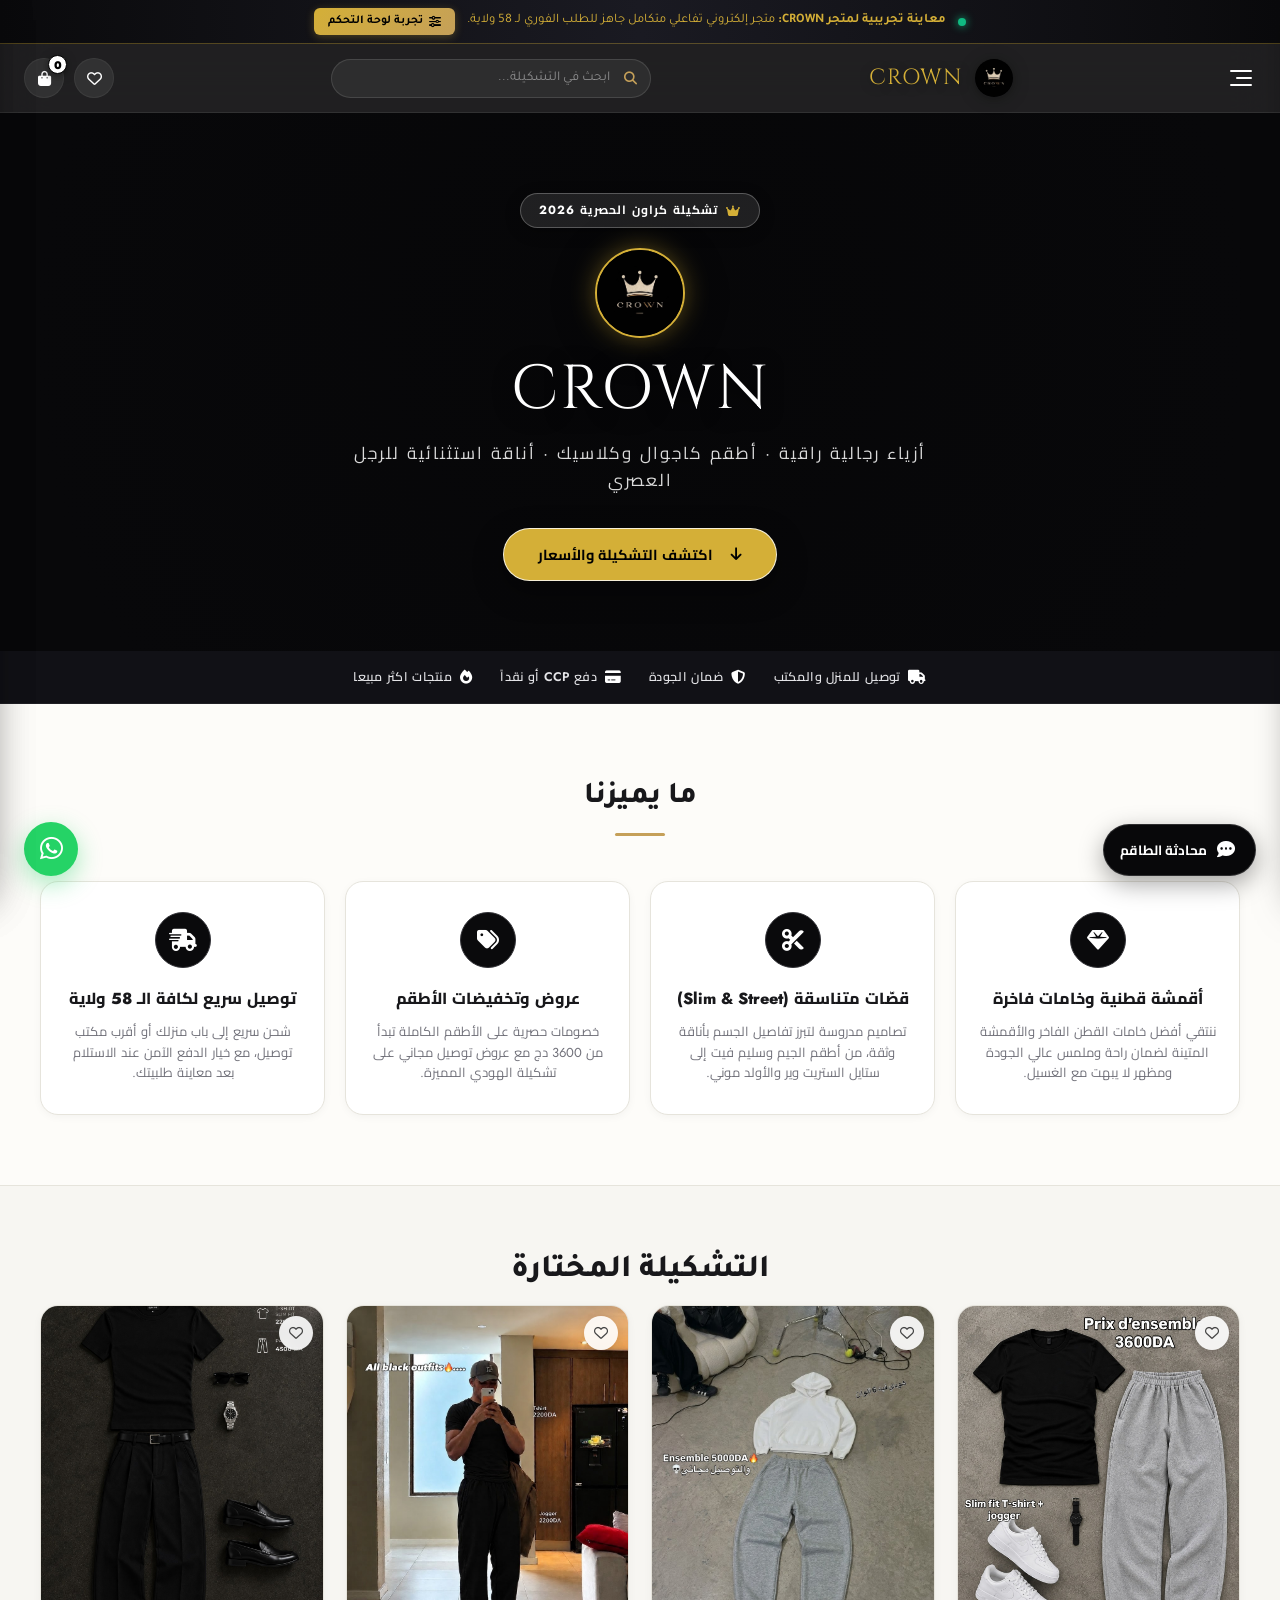
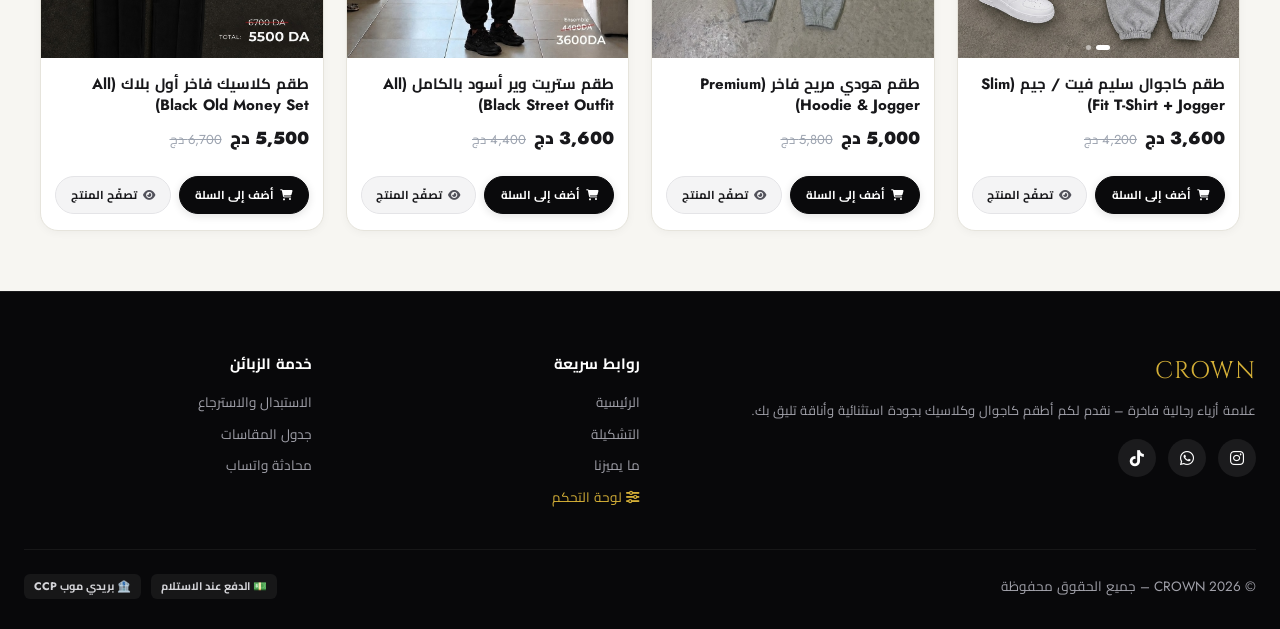
==== commit 5c871982: "Purge legacy cache and force CROWN store assets" ====
--- a/index.html
+++ b/index.html
@@ -12,8 +12,26 @@
   <link rel="apple-touch-icon" href="images/logo.jpg" />
   <link rel="stylesheet" href="https://cdnjs.cloudflare.com/ajax/libs/font-awesome/6.5.0/css/all.min.css" />
   <!-- Standalone Preview Data Layer -->
-  <script src="preview-data.js"></script>
-  <link rel="stylesheet" href="style.css" />
+  <script>
+    // حذف أي تخزين مؤقت أو Service Worker قديم للمشاريع السابقة تلقائياً
+    if ('serviceWorker' in navigator) {
+      navigator.serviceWorker.getRegistrations().then(function(registrations) {
+        for (let registration of registrations) {
+          registration.unregister();
+        }
+      });
+    }
+    if ('caches' in window) {
+      caches.keys().then(function(names) {
+        for (let name of names) {
+          caches.delete(name);
+        }
+      });
+    }
+  </script>
+  <script src="preview-data.js?v=3.0"></script>
+  <link rel="stylesheet" href="style.css?v=3.0" />
+
 
 </head>
 <body>
